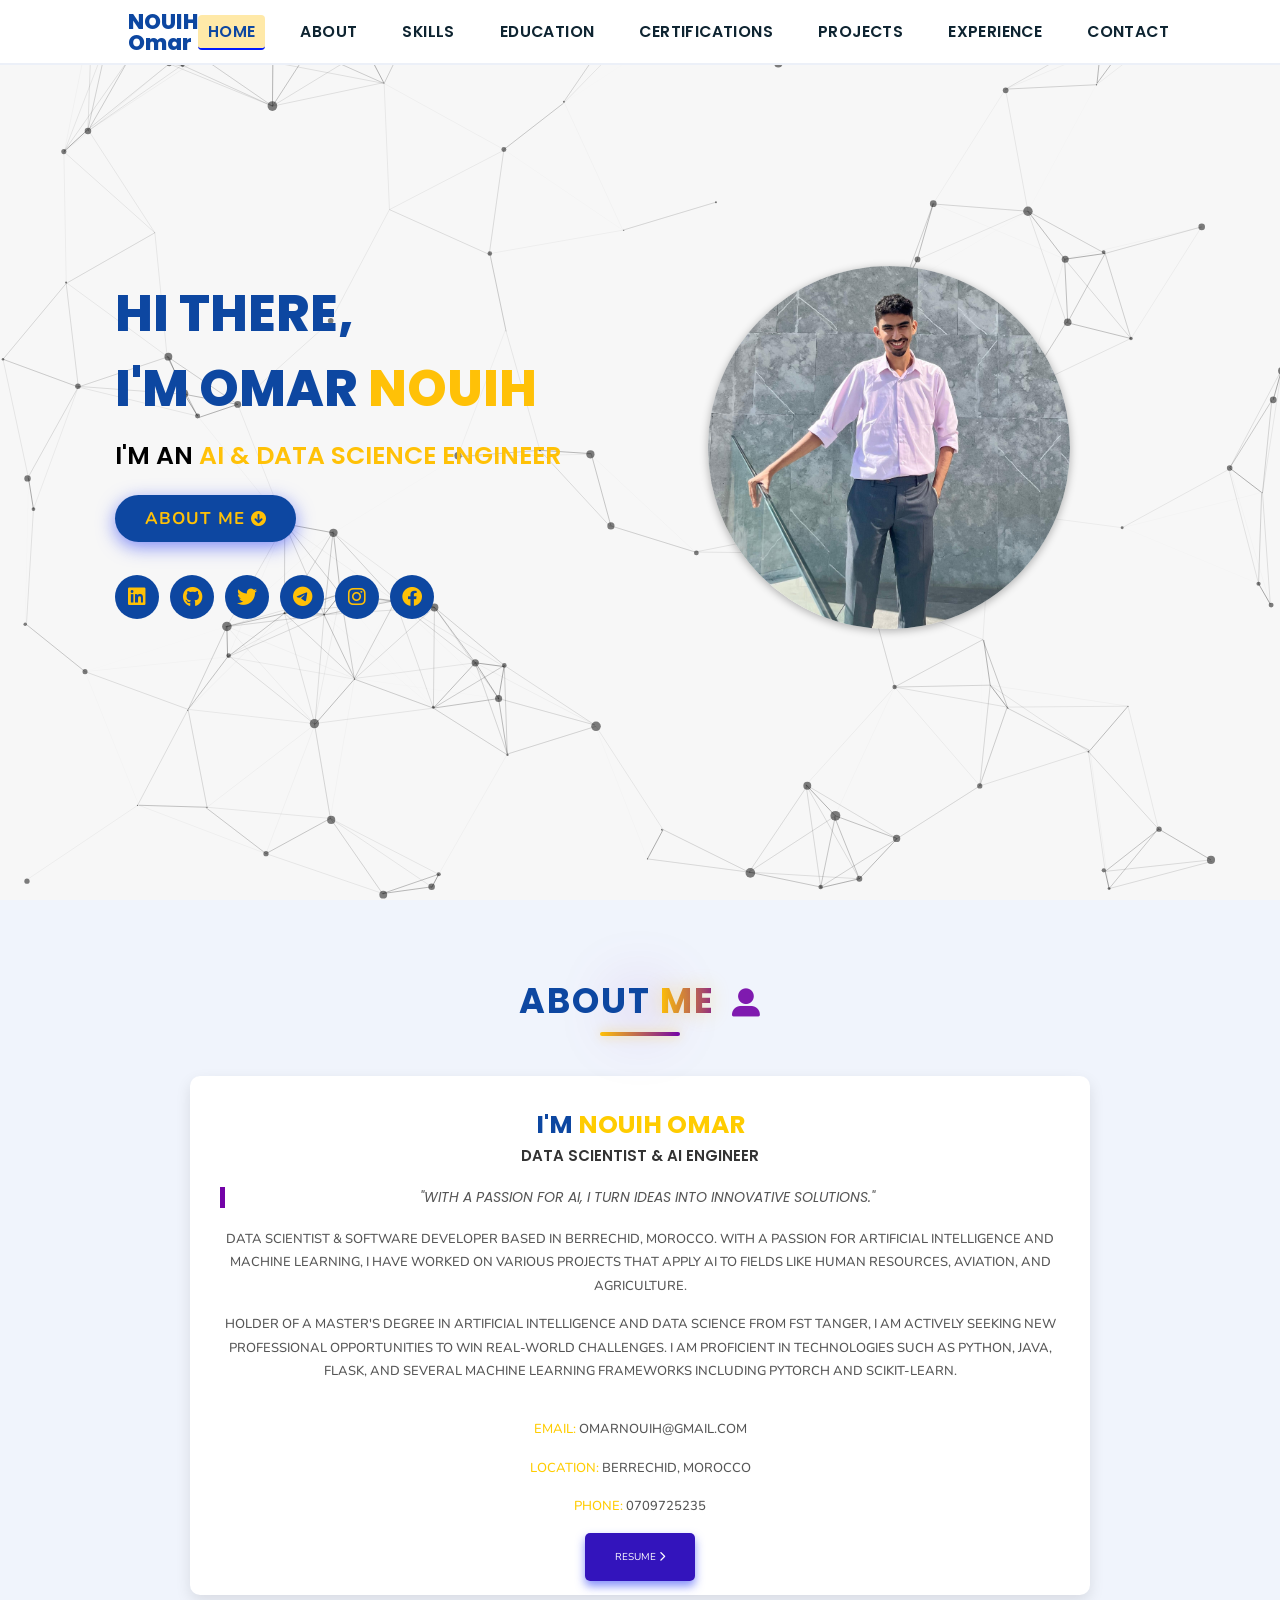
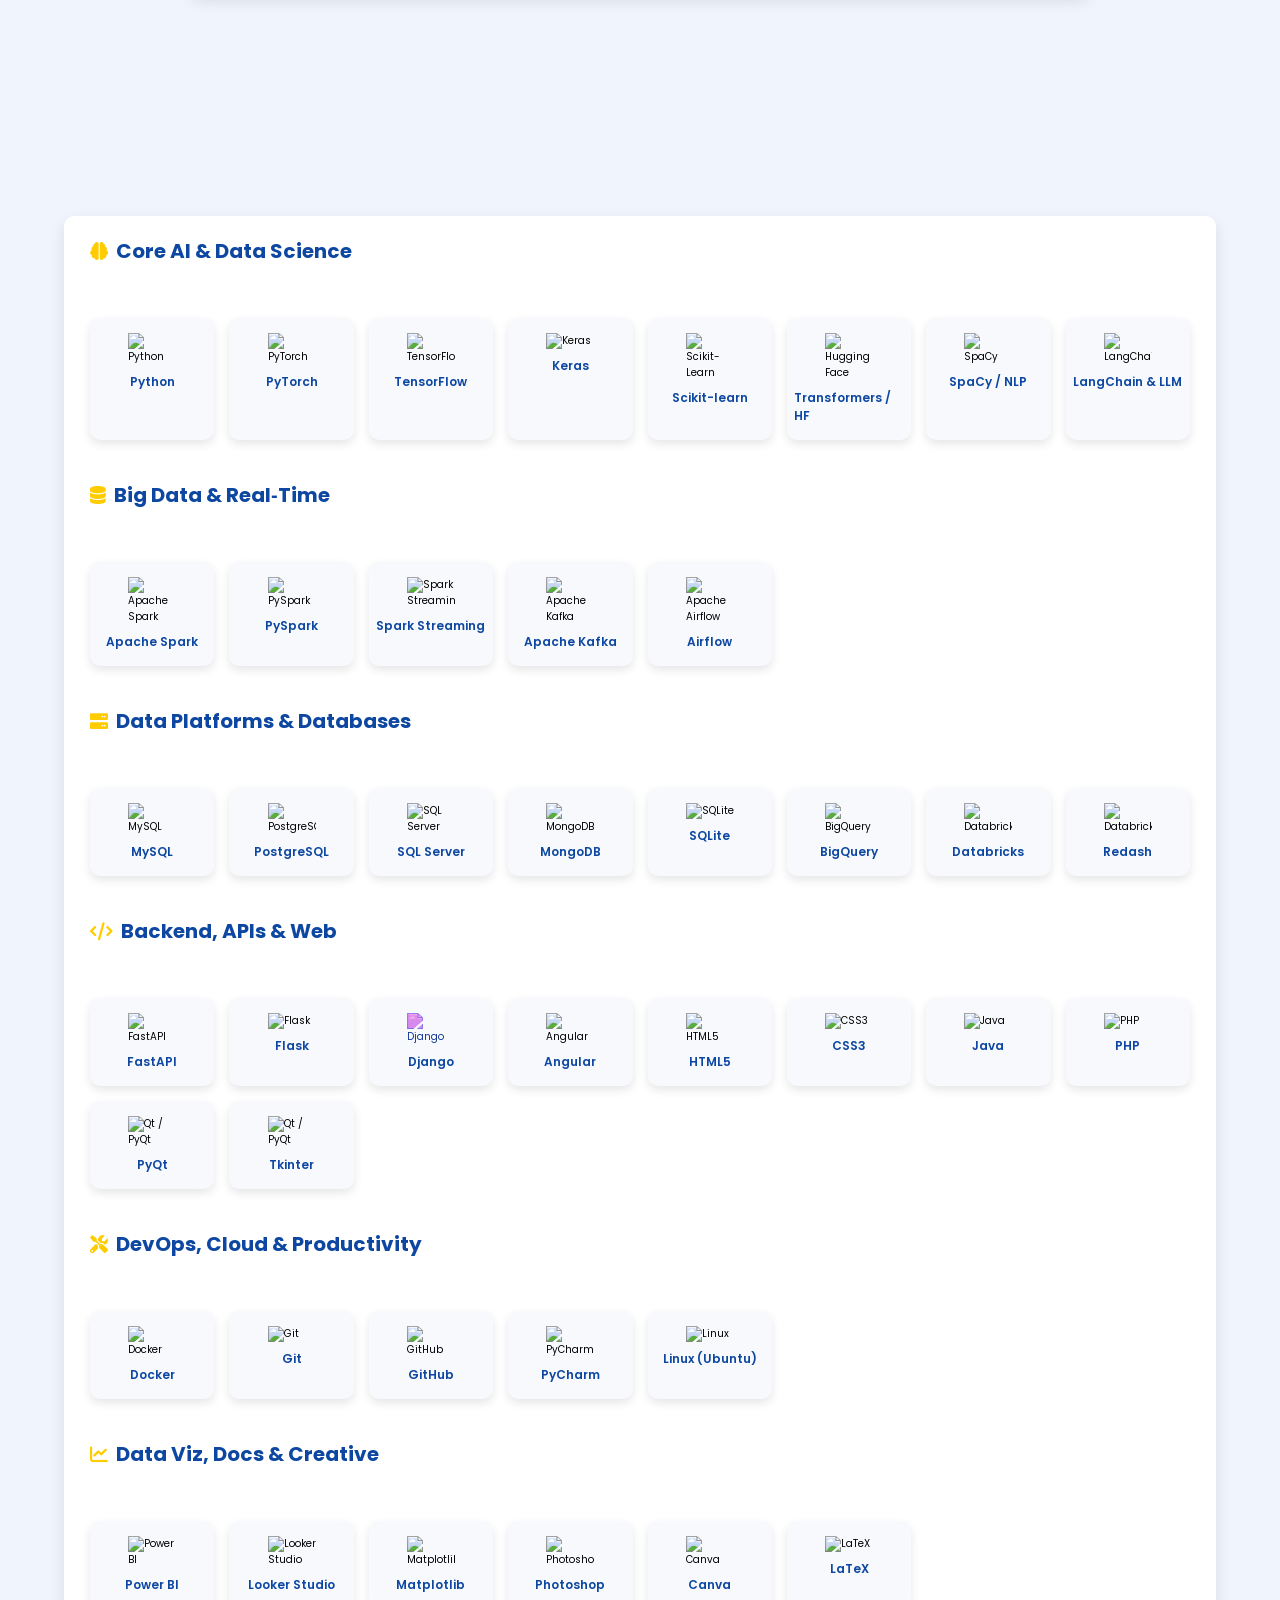
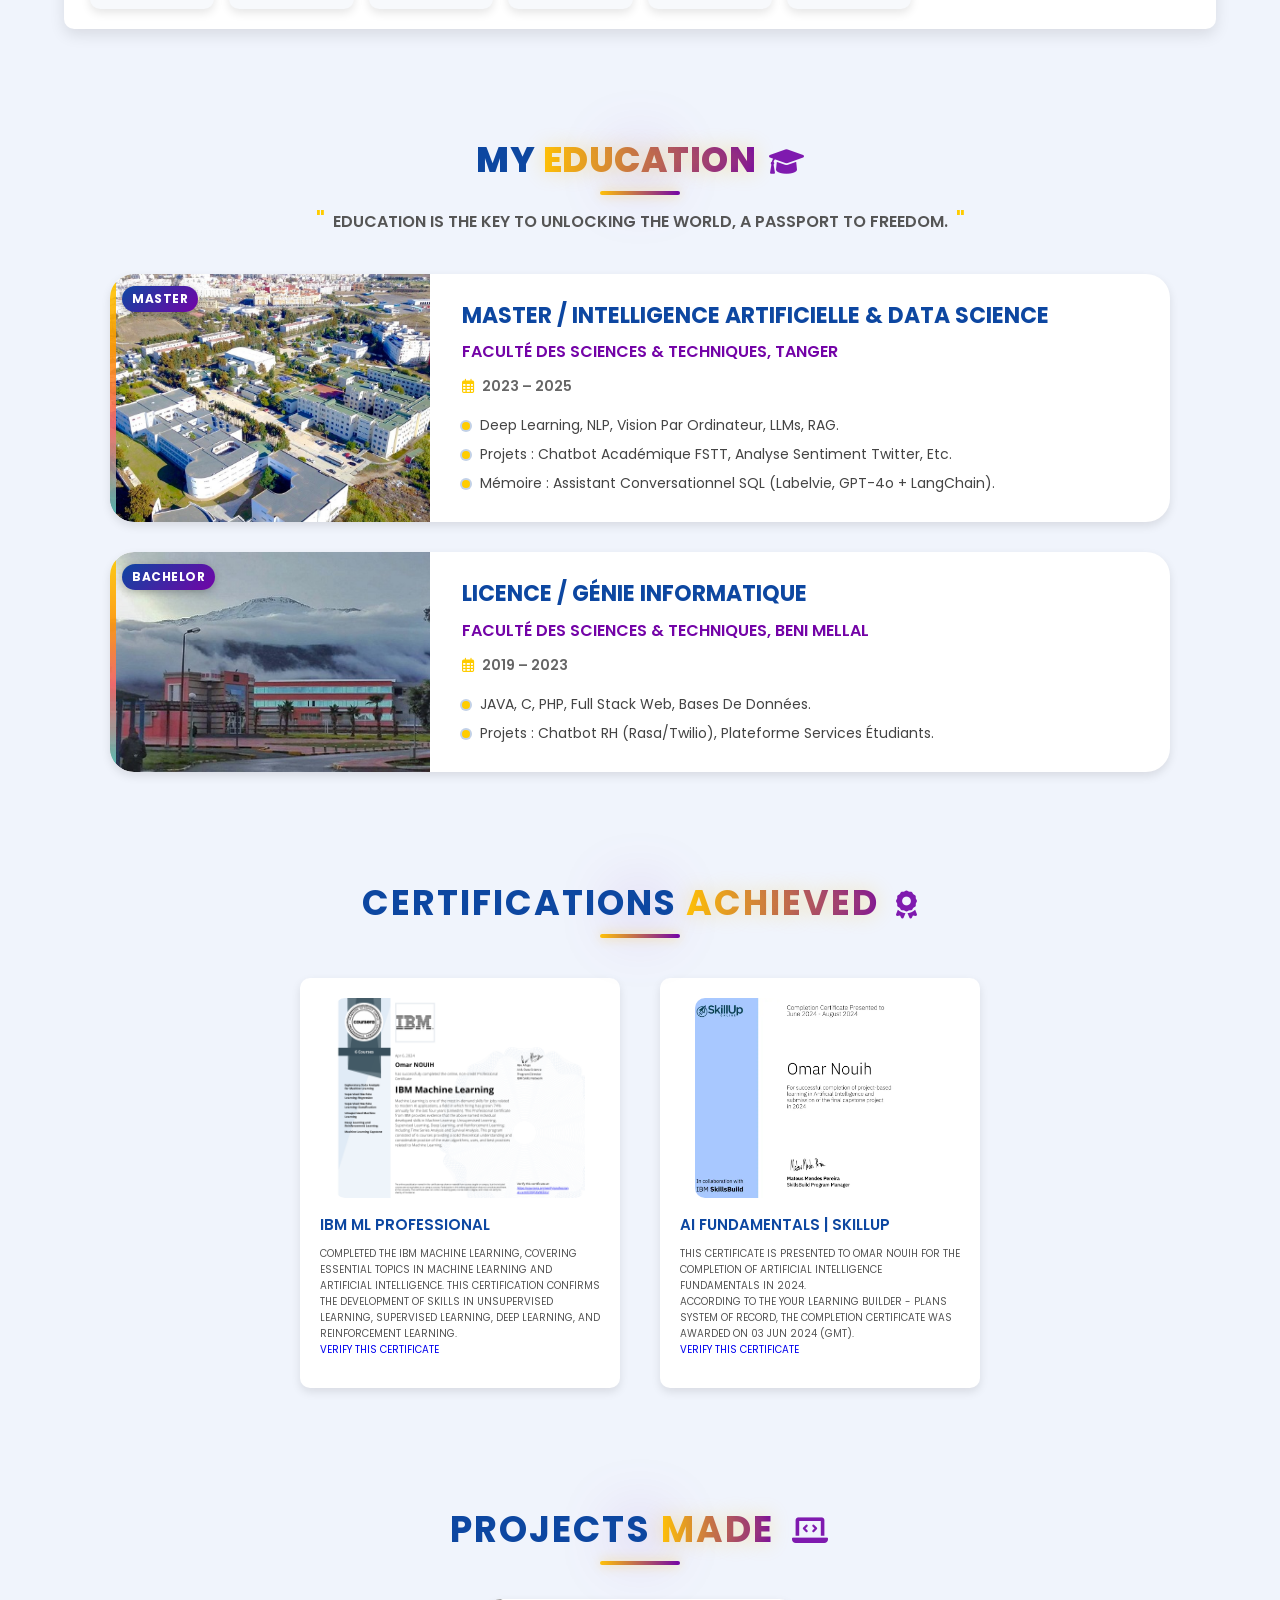
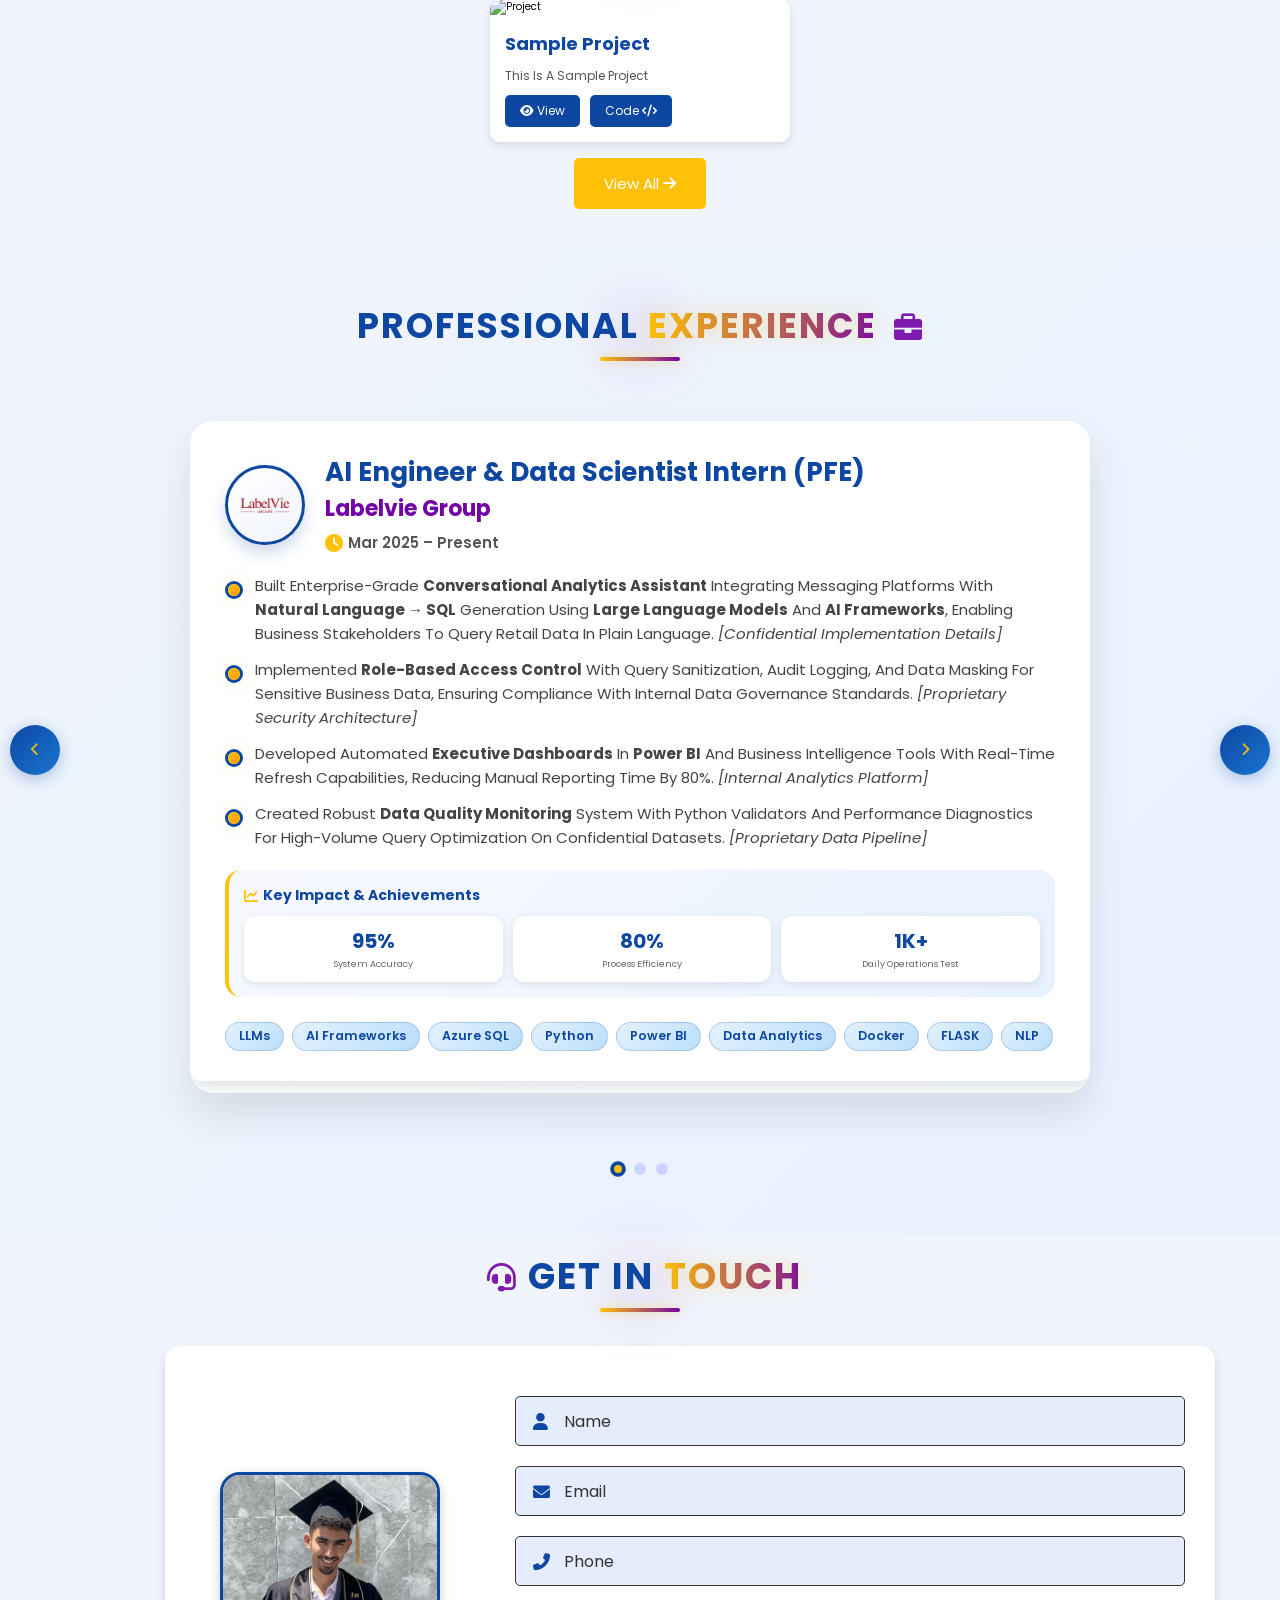
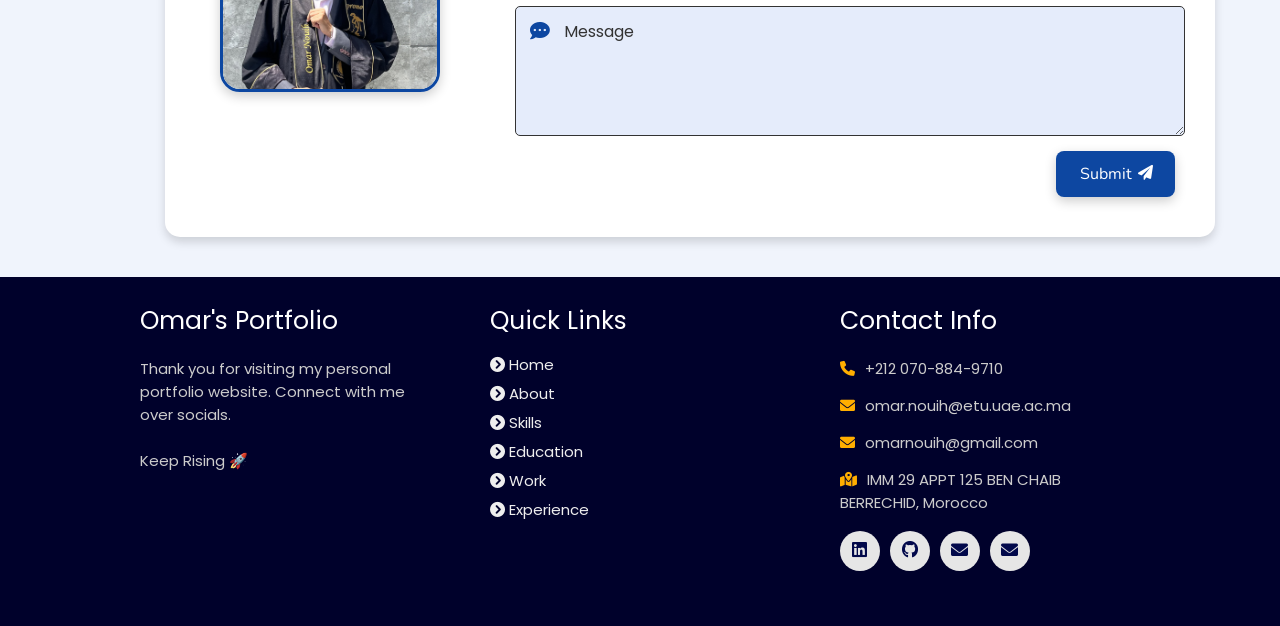
==== index.html @ 498f4a4c "new changes" ====
<!DOCTYPE html>
<html lang="en">
<head>
    <meta charset="UTF-8">
    <meta http-equiv="X-UA-Compatible" content="IE=edge">
    <meta name="viewport" content="width=device-width, initial-scale=1.0">
    <meta name="keywords" content="jigar sable, portfolio, jigar, full stack dev, personal portfolio lifecodes, portfolio design, portfolio website, personal portfolio" />
    <meta name="description" content="Welcome to Jigar's Portfolio. Full-Stack Web Developer and Android App Developer" />
    <link rel="stylesheet" href="./assets/css/style.css">
    <link rel="stylesheet" href="https://cdnjs.cloudflare.com/ajax/libs/font-awesome/5.15.3/css/all.min.css" integrity="sha512-iBBXm8fW90+nuLcSKlbmrPcLa0OT92xO1BIsZ+ywDWZCvqsWgccV3gFoRBv0z+8dLJgyAHIhR35VZc2oM/gI1w==" crossorigin="anonymous" referrerpolicy="no-referrer" />
    <link id='favicon' rel="shortcut icon" href="./assets/images/favicon.png" type="image/x-png">
        <link href="https://cdnjs.cloudflare.com/ajax/libs/font-awesome/6.0.0/css/all.min.css" rel="stylesheet">
    <link href="https://fonts.googleapis.com/css2?family=Poppins:wght@300;400;500;600;700;800&display=swap" rel="stylesheet">
    <title>Portfolio | NOUIH Omar</title>
</head>
<body oncontextmenu="return false">

<header>
  <a href="#home" class="logo" aria-label="Go to home">NOUIH Omar</a>
  <button id="menu" class="fas fa-bars" aria-expanded="false" aria-controls="primary-nav" aria-label="Toggle navigation"></button>
  <nav class="navbar" id="primary-nav">
    <ul>
      <li><a class="active" href="#home">HOME</a></li>
      <li><a href="#about">ABOUT</a></li>
      <li><a href="#skills">SKILLS</a></li>
      <li><a href="#education">EDUCATION</a></li>
      <li><a href="#certifications">CERTIFICATIONS</a></li>
      <li><a href="#work">PROJECTS</a></li>
      <li><a href="#experience">EXPERIENCE</a></li>
      <li><a href="#contact">CONTACT</a></li>
    </ul>
  </nav>
</header>
<script>
(function(){
  const header = document.querySelector('header');
  const menuBtn = document.getElementById('menu');
  const nav = header.querySelector('.navbar');
  const links = Array.from(nav.querySelectorAll('a[href^="#"]'));

  /* scroll shadow state */
  function setScrolled(){ 
    header.classList.toggle('is-scrolled', window.scrollY > 10);
  }
  setScrolled();
  window.addEventListener('scroll', setScrolled);

  /* mobile toggle */
  function toggleNav(){
    nav.classList.toggle('nav-toggle');
    menuBtn.classList.toggle('fa-times');
    const expanded = nav.classList.contains('nav-toggle');
    menuBtn.setAttribute('aria-expanded', expanded ? 'true':'false');
  }
  menuBtn.addEventListener('click', toggleNav);

  /* close nav on link click (mobile) + set active */
  links.forEach(link=>{
    link.addEventListener('click', e=>{
      // update active class immediately for visual feedback
      links.forEach(l=>l.classList.remove('active'));
      e.currentTarget.classList.add('active');

      // close mobile nav if open
      if(nav.classList.contains('nav-toggle')){
        nav.classList.remove('nav-toggle');
        menuBtn.classList.remove('fa-times');
        menuBtn.setAttribute('aria-expanded','false');
      }
    });
  });

  /* highlight active section on scroll */
  const sectionEls = links
    .map(l=>document.querySelector(l.getAttribute('href')))
    .filter(Boolean);

  function updateActiveOnScroll(){
    const offset = header.offsetHeight + 40; // header + margin
    let currentId = null;
    for(const sec of sectionEls){
      const rect = sec.getBoundingClientRect();
      if(rect.top - offset <= 0 && rect.bottom - offset > 0){
        currentId = '#'+sec.id;
        break;
      }
    }
    if(currentId){
      links.forEach(l=>l.classList.toggle('active', l.getAttribute('href')===currentId));
    }
  }
  window.addEventListener('scroll', updateActiveOnScroll, {passive:true});
  window.addEventListener('resize', updateActiveOnScroll);
  updateActiveOnScroll();
})();
</script>

<section class="home" id="home">
  <div id="particles-js"></div>
  <div class="content">
      <h2>HI THERE,<br/> I'M OMAR <span>NOUIH</span></h2>
      <p>I'M AN <span class="typing-text">AI & DATA SCIENCE ENGINEER</span></p>
      <a href="#about" class="btn"><span>ABOUT ME</span>
          <i class="fas fa-arrow-circle-down"></i>
      </a>
      <div class="socials">
          <ul class="social-icons">
              <li><a class="linkedin" aria-label="LinkedIn" href="https://www.linkedin.com/in/omarnouih/" target="_blank"><i class="fab fa-linkedin"></i></a></li> 
              <li><a class="github" aria-label="GitHub" href="https://github.com/omarnouih" target="_blank"><i class="fab fa-github"></i></a></li>
              <li><a class="twitter" aria-label="Twitter" href="https://twitter.com/omar_nouih" target="_blank"><i class="fab fa-twitter"></i></a></li>
              <li><a class="telegram" aria-label="Telegram" href="https://t.me/omar_nouih" target="_blank"><i class="fab fa-telegram-plane"></i></a></li>
              <li><a class="instagram" aria-label="Instagram" href="https://www.instagram.com/omar.nouih"><i class="fab fa-instagram" target="_blank"></i></a></li>
              <li><a class="dev" aria-label="Facebook" href="https://web.facebook.com/omar.nouih" target="_blank"><i class="fab fa-facebook"></i></a></li>
          </ul>
      </div>
  </div>
  <div class="image">
      <img draggable="false" class="tilt" src="./assets/images/5.jpeg" alt="">
  </div>
</section>

<section class="about" id="about">
    <h2 class="heading">ABOUT <span style="color: #ffcc00">ME </span><i class="fas fa-user-alt"></i></h2>
    <div class="about-container">
        <div class="content">
            <h3>I'M <span style="color: #ffcc00">NOUIH OMAR</span></h3>
            <span class="tag">DATA SCIENTIST & AI ENGINEER</span>
                  <blockquote class="quote">"WITH A PASSION FOR AI, I TURN IDEAS INTO INNOVATIVE SOLUTIONS."</blockquote>
                  <p>DATA SCIENTIST & SOFTWARE DEVELOPER BASED IN BERRECHID, MOROCCO. WITH A PASSION FOR ARTIFICIAL INTELLIGENCE AND MACHINE LEARNING, I HAVE WORKED ON VARIOUS PROJECTS THAT APPLY AI TO FIELDS LIKE HUMAN RESOURCES, AVIATION, AND AGRICULTURE.</p>
                  <p>HOLDER OF A MASTER'S DEGREE IN ARTIFICIAL INTELLIGENCE AND DATA SCIENCE FROM FST TANGER, I AM ACTIVELY SEEKING NEW PROFESSIONAL OPPORTUNITIES TO WIN REAL-WORLD CHALLENGES. I AM PROFICIENT IN TECHNOLOGIES SUCH AS PYTHON, JAVA, FLASK, AND SEVERAL MACHINE LEARNING FRAMEWORKS INCLUDING PYTORCH AND SCIKIT-LEARN.</p>
              <div class="box-container">
               <div class="box">
                  <p><span>EMAIL:</span> OMARNOUIH@GMAIL.COM</p>
                  <p><span>LOCATION:</span> BERRECHID, MOROCCO</p>
                  <p><span>PHONE:</span> 0709725235 </p>
              </div>
            </div>
            <div class="resumebtn">
                <a href="CV_NHOMAR.pdf" target="_blank" class="btn"><span>RESUME</span>
                    <i class="fas fa-chevron-right"></i>
                </a>
            </div>
        </div>
    </div>
</section>
    
<section class="skills" id="skills">
  <h2 class="heading">SKILLS &amp; <span>ABILITIES</span> <i class="fas fa-laptop-code"></i></h2>
  <div class="container">
    <div class="skills-groups">

      <!-- ========== CORE AI & DATA SCIENCE ========== -->
      <h3 class="skills-cat"><i class="fas fa-brain"></i> Core AI &amp; Data Science</h3>
      <div class="skills-grid" data-cat="ai-ml">
        <div class="bar"><div class="info">
          <img src="https://cdn.jsdelivr.net/gh/devicons/devicon/icons/python/python-original.svg" alt="Python">
          <span>Python</span>
        </div></div>
        <div class="bar"><div class="info">
          <img src="https://cdn.jsdelivr.net/gh/devicons/devicon/icons/pytorch/pytorch-original.svg" alt="PyTorch">
          <span>PyTorch</span>
        </div></div>
        <div class="bar"><div class="info">
          <img src="https://cdn.jsdelivr.net/gh/devicons/devicon/icons/tensorflow/tensorflow-original.svg" alt="TensorFlow">
          <span>TensorFlow</span>
        </div></div>
        <div class="bar"><div class="info">
          <img class="si" src="https://cdn.jsdelivr.net/npm/simple-icons@v13/icons/keras.svg" alt="Keras">
          <span>Keras</span>
        </div></div>
        <div class="bar"><div class="info">
          <img class="si" src="https://cdn.jsdelivr.net/npm/simple-icons@v13/icons/scikitlearn.svg" alt="Scikit-learn">
          <span>Scikit-learn</span>
        </div></div>
        <div class="bar"><div class="info">
          <img class="si" src="https://cdn.jsdelivr.net/npm/simple-icons@v13/icons/huggingface.svg" alt="Hugging Face">
          <span>Transformers / HF</span>
        </div></div>
        <div class="bar"><div class="info">
          <img class="si" src="https://cdn.jsdelivr.net/npm/simple-icons@v13/icons/spacy.svg" alt="SpaCy">
          <span>SpaCy / NLP</span>
        </div></div>
        <div class="bar "><div class="info">
          <img class="si" src="https://cdn.jsdelivr.net/npm/simple-icons@13.21.0/icons/langchain.svg" alt="LangChain">
          <span>LangChain &amp; LLM</span>
        </div></div>
      </div>

      <!-- ========== BIG DATA & REAL‑TIME PIPELINES ========== -->
      <h3 class="skills-cat"><i class="fas fa-database"></i> Big Data &amp; Real‑Time</h3>
      <div class="skills-grid" data-cat="bigdata">
        <div class="bar"><div class="info">
          <img src="https://icon.icepanel.io/Technology/svg/Apache-Spark.svg" alt="Apache Spark">
          <span>Apache Spark</span>
        </div></div>
        <div class="bar"><div class="info">
            <img src="https://cdn.jsdelivr.net/npm/simple-icons@13.21.0/icons/apachespark.svg" alt="PySpark">
          <span>PySpark</span>
        </div></div>
        <div class="bar"><div class="info">
            <img src="https://cdn.jsdelivr.net/npm/simple-icons@13.21.0/icons/apachespark.svg" alt="Spark Streaming">
          <span>Spark Streaming</span>
        </div></div>
        <div class="bar"><div class="info">
          <img class="si" src="https://cdn.jsdelivr.net/npm/simple-icons@v13/icons/apachekafka.svg" alt="Apache Kafka">
          <span>Apache Kafka</span>
        </div></div>
        <div class="bar"><div class="info">
          <img src="https://cdn.jsdelivr.net/gh/devicons/devicon/icons/apacheairflow/apacheairflow-original.svg" alt="Apache Airflow">
          <span>Airflow</span>
        </div></div>
      </div>

      <!-- ========== DATA PLATFORMS & DATABASES ========== -->
      <h3 class="skills-cat"><i class="fas fa-server"></i> Data Platforms &amp; Databases</h3>
      <div class="skills-grid" data-cat="databases">
        <div class="bar"><div class="info">
          <img src="https://cdn.jsdelivr.net/gh/devicons/devicon/icons/mysql/mysql-original.svg" alt="MySQL">
          <span>MySQL</span>
        </div></div>
        <div class="bar"><div class="info">
          <img src="https://cdn.jsdelivr.net/gh/devicons/devicon/icons/postgresql/postgresql-original.svg" alt="PostgreSQL">
          <span>PostgreSQL</span>
        </div></div>
        <div class="bar"><div class="info">
          <img src="https://cdn.jsdelivr.net/gh/devicons/devicon/icons/microsoftsqlserver/microsoftsqlserver-plain.svg" alt="SQL Server">
          <span>SQL Server</span>
        </div></div>
        <div class="bar"><div class="info">
          <img src="https://cdn.jsdelivr.net/gh/devicons/devicon/icons/mongodb/mongodb-original.svg" alt="MongoDB">
          <span>MongoDB</span>
        </div></div>
        <div class="bar"><div class="info">
          <img src="https://cdn.jsdelivr.net/gh/devicons/devicon/icons/sqlite/sqlite-original.svg" alt="SQLite">
          <span>SQLite</span>
        </div></div>
        <div class="bar"><div class="info">
          <img class="si" src="https://cdn.jsdelivr.net/npm/simple-icons@v13/icons/googlebigquery.svg" alt="BigQuery">
          <span>BigQuery</span>
        </div></div>
        <div class="bar"><div class="info">
          <img class="si" src="https://cdn.jsdelivr.net/npm/simple-icons@v13/icons/databricks.svg" alt="Databricks">
          <span>Databricks</span>
        </div></div>
        <div class="bar"><div class="info">
          <img class="si" src="https://cdn.jsdelivr.net/npm/simple-icons@13.21.0/icons/redash.svg" alt="Databricks">
          <span>Redash</span>
        </div></div>
      </div>

      <!-- ========== BACKEND, APIS & WEB ========== -->
      <h3 class="skills-cat"><i class="fas fa-code"></i> Backend, APIs &amp; Web</h3>
      <div class="skills-grid" data-cat="backend">
        <div class="bar"><div class="info">
          <img class="si" src="https://cdn.jsdelivr.net/npm/simple-icons@v13/icons/fastapi.svg" alt="FastAPI">
          <span>FastAPI</span>
        </div></div>
        <div class="bar"><div class="info">
          <img src="https://cdn.jsdelivr.net/gh/devicons/devicon/icons/flask/flask-original.svg" alt="Flask">
          <span>Flask</span>
        </div></div>
        <div class="bar"><div class="info">
          <img class="invertable" src="https://cdn.jsdelivr.net/gh/devicons/devicon/icons/django/django-plain.svg" alt="Django">
          <span>Django</span>
        </div></div>
        <div class="bar"><div class="info">
          <img src="https://cdn.jsdelivr.net/gh/devicons/devicon/icons/angularjs/angularjs-original.svg" alt="Angular">
          <span>Angular</span>
        </div></div>
        <div class="bar"><div class="info">
          <img src="https://cdn.jsdelivr.net/gh/devicons/devicon/icons/html5/html5-original.svg" alt="HTML5">
          <span>HTML5</span>
        </div></div>
        <div class="bar"><div class="info">
          <img src="https://cdn.jsdelivr.net/gh/devicons/devicon/icons/css3/css3-original.svg" alt="CSS3">
          <span>CSS3</span>
        </div></div>
        <div class="bar"><div class="info">
          <img src="https://cdn.jsdelivr.net/gh/devicons/devicon/icons/java/java-original.svg" alt="Java">
          <span>Java</span>
        </div></div>
        <div class="bar"><div class="info">
          <img src="https://cdn.jsdelivr.net/gh/devicons/devicon/icons/php/php-original.svg" alt="PHP">
          <span>PHP</span>
        </div></div>
        <div class="bar"><div class="info">
          <!-- PyQt -->
          <img class="si" src="https://cdn.jsdelivr.net/npm/simple-icons@v13/icons/qt.svg" alt="Qt / PyQt">
          <span>PyQt</span>
        </div></div>
        <div class="bar"><div class="info">
          <img class="si" src="https://cdn.jsdelivr.net/npm/simple-icons@v13/icons/python.svg" alt="Qt / PyQt">
          <span>Tkinter</span>
        </div></div>
      </div>

      <!-- ========== DEVOPS, CLOUD & PRODUCTIVITY ========== -->
      <h3 class="skills-cat"><i class="fas fa-tools"></i> DevOps, Cloud &amp; Productivity</h3>
      <div class="skills-grid" data-cat="devops">
        <div class="bar"><div class="info">
          <img src="https://cdn.jsdelivr.net/gh/devicons/devicon/icons/docker/docker-original.svg" alt="Docker">
          <span>Docker</span>
        </div></div>
        <div class="bar"><div class="info">
          <img src="https://cdn.jsdelivr.net/gh/devicons/devicon/icons/git/git-original.svg" alt="Git">
          <span>Git</span>
        </div></div>
        <div class="bar"><div class="info">
          <img src="https://cdn.jsdelivr.net/gh/devicons/devicon/icons/github/github-original.svg" alt="GitHub">
          <span>GitHub</span>
        </div></div>
        <div class="bar"><div class="info">
          <!-- PyCharm -->
          <img src="https://cdn.jsdelivr.net/gh/devicons/devicon/icons/pycharm/pycharm-original.svg" alt="PyCharm">
          <span>PyCharm</span>
        </div></div>
        <div class="bar"><div class="info">
          <!-- Linux -->
          <img src="https://cdn.jsdelivr.net/gh/devicons/devicon/icons/linux/linux-original.svg" alt="Linux">
          <span>Linux (Ubuntu)</span>
        </div></div>
      </div>

      <!-- ========== DATA VIZ, DOCS & CREATIVE ========== -->
      <h3 class="skills-cat"><i class="fas fa-chart-line"></i> Data Viz, Docs &amp; Creative</h3>
      <div class="skills-grid" data-cat="viz">
        <div class="bar"><div class="info">
          <!-- Power BI officiel (noir) -->
          <img class="si" src="https://upload.wikimedia.org/wikipedia/commons/c/c9/Power_bi_logo_black.svg" alt="Power BI">
          <span>Power BI</span>
        </div></div>
        <div class="bar"><div class="info">
          <!-- Looker Studio (SimpleIcons looker) -->
          <img class="si" src="https://cdn.jsdelivr.net/npm/simple-icons@v13/icons/looker.svg" alt="Looker Studio">
          <span>Looker Studio</span>
        </div></div>
        <div class="bar"><div class="info">
          <!-- Matplotlib -->
          <img class="si" src="https://upload.wikimedia.org/wikipedia/commons/8/84/Matplotlib_icon.svg" alt="Matplotlib">
          <span>Matplotlib</span>
        </div></div>
        <div class="bar"><div class="info">
          <img class="si" src="https://cdn.jsdelivr.net/npm/simple-icons@v13/icons/adobephotoshop.svg" alt="Photoshop">
          <span>Photoshop</span>
        </div></div>
        <div class="bar"><div class="info">
          <img class="si" src="https://cdn.jsdelivr.net/npm/simple-icons@v13/icons/canva.svg" alt="Canva">
          <span>Canva</span>
        </div></div>
        <div class="bar"><div class="info">
          <img class="si" src="https://cdn.jsdelivr.net/npm/simple-icons@v13/icons/latex.svg" alt="LaTeX">
          <span>LaTeX</span>
        </div></div>
      </div>


    </div><!-- /.skills-groups -->
  </div><!-- /.container -->
</section>
  
<section class="education edu-section" id="education">
  <h2 class="heading">MY <span>EDUCATION</span> <i class="fas fa-graduation-cap"></i></h2>

  <p class="edu-quote">
    <span class="edu-quote-mark">"</span>
    EDUCATION IS THE KEY TO UNLOCKING THE WORLD, A PASSPORT TO FREEDOM.
    <span class="edu-quote-mark">"</span>
  </p>

<div class="edu-cards">
  <!-- ====== MASTER ====== -->
  <article class="edu-card tilt">
    <div class="edu-accent"></div>
    <div class="edu-img-wrap">
      <img src="assets/images/educat/FSTT.jpg" alt="Faculty of Science and Technology, Tanger" loading="lazy">
      <span class="edu-badge">MASTER</span>
    </div>
    <div class="edu-content">
      <h3 class="edu-degree">MASTER / INTELLIGENCE ARTIFICIELLE & DATA SCIENCE</h3>
      <p class="edu-school">FACULTÉ DES SCIENCES & TECHNIQUES, TANGER</p>
      <p class="edu-years"><i class="far fa-calendar-alt"></i> 2023 &ndash; 2025</p>
      <ul class="edu-highlights">
        <li>Deep Learning, NLP, Vision par ordinateur, LLMs, RAG.</li>
        <li>Projets : Chatbot académique FSTT, Analyse sentiment Twitter, etc.</li>
        <li>Mémoire : Assistant conversationnel SQL (Labelvie, GPT-4o + LangChain).</li>
      </ul>
    </div>
  </article>

  <!-- ====== BACHELOR ====== -->
  <article class="edu-card tilt">
    <div class="edu-accent"></div>
    <div class="edu-img-wrap">
      <img src="assets/images/educat/FSTBM.jpg" alt="Faculty of Science and Technology, Beni Mellal" loading="lazy">
      <span class="edu-badge">BACHELOR</span>
    </div>
    <div class="edu-content">
      <h3 class="edu-degree">LICENCE / GÉNIE INFORMATIQUE</h3>
      <p class="edu-school">FACULTÉ DES SCIENCES & TECHNIQUES, BENI MELLAL</p>
      <p class="edu-years"><i class="far fa-calendar-alt"></i> 2019 &ndash; 2023</p>
      <ul class="edu-highlights">
        <li>JAVA, C, PHP, Full Stack Web, Bases de données.</li>
        <li>Projets : Chatbot RH (Rasa/Twilio), Plateforme services étudiants.</li>
      </ul>
    </div>
  </article>
</div>
</section>


<section class="certifications" id="certifications">
  <h2 class="heading">CERTIFICATIONS <span style="color: #ffcc00" >ACHIEVED </span> <i class="fas fa-award"></i></h2>
  <div class="box-container">
    <div class="box" style="margin-bottom: 20px;">
      <div class="image">
        <img draggable="false" src="assets\images\certa\ML.png" alt="IBM Certification" style="width: 250px; height: 200px;">
      </div>
      <div class="content">
        <h3>IBM ML PROFESSIONAL</h3>
        <p>COMPLETED THE IBM MACHINE LEARNING, COVERING ESSENTIAL TOPICS IN MACHINE LEARNING AND ARTIFICIAL INTELLIGENCE. THIS CERTIFICATION CONFIRMS THE DEVELOPMENT OF SKILLS IN UNSUPERVISED LEARNING, SUPERVISED LEARNING, DEEP LEARNING, AND REINFORCEMENT LEARNING.</p>
        <p><a href="https://coursera.org/verify/professional-cert/K39QSKVM3XLV" >VERIFY THIS CERTIFICATE</a></p>
      </div>
    </div>

    <div class="box" style="margin-bottom: 20px;">
      <div class="image">
        <img draggable="false" src="assets\images\certa\AI.png" alt="AI Fundamentals Certification" style="width: 250px; height: 200px;">
      </div>
      <div class="content">
        <h3>AI FUNDAMENTALS | SKILLUP</h3>
        <p>THIS CERTIFICATE IS PRESENTED TO OMAR NOUIH FOR THE COMPLETION OF ARTIFICIAL INTELLIGENCE FUNDAMENTALS IN 2024.</p>
        <p>ACCORDING TO THE YOUR LEARNING BUILDER - PLANS SYSTEM OF RECORD, THE COMPLETION CERTIFICATE WAS AWARDED ON 03 JUN 2024 (GMT).</p>
        <p><a href="https://skills.yourlearning.ibm.com/certificate/share/8914299c08ewogICJvYmplY3RJZCIgOiAiUExBTi1FODVEMDU3MjI2MkMiLAogICJvYmplY3RUeXBlIiA6ICJBQ1RJVklUWSIsCiAgImxlYXJuZXJDTlVNIiA6ICIyNzk4MTU0UkVHIgp9b96ecdcbfc-10" >VERIFY THIS CERTIFICATE</a></p>
      </div>
    </div>
  </div>
</section>

<section class="work" id="work">
    <h2 class="heading">PROJECTS <span>MADE</span> <i class="fas fa-laptop-code"></i></h2>
    <div class="box-container">
        <!-- Chatbot for Human Resources -->
        <div class="box tilt">
            <img draggable="false" src="./assets/images/projects/FSTRAM.png" alt="Chatbot for Human Resources" />
            <div class="content">
                <div class="tag">
                    <h3>Chatbot for Human Resources</h3>
                </div>
                <div class="desc">
                    <p>Developed a chatbot for HR activities at Royal Air Maroc using Rasa, SpaCy for NLU, and Flask for API integration.</p>
                </div>
            </div>
        </div>
        
        <!-- Restaurant Reservation Website -->
        <div class="box tilt">
            <img draggable="false" src="./assets/images/projects/RESTO.png" alt="Restaurant Reservation Website" />
            <div class="content">
                <div class="tag">
                    <h3>Restaurant Reservation Website</h3>
                </div>
                <div class="desc">
                    <p>Designed and developed a restaurant reservation website using HTML, CSS, and PHP.</p>
                    <div class="btns">
                        <a href="https://github.com/OmarNouih/GourmetPlace" class="btn" target="_blank"><i class="fas fa-eye"></i> View</a>
                        <a href="https://github.com/OmarNouih/GourmetPlace" class="btn" target="_blank"><i class="fas fa-code"></i> Code</a>
                    </div>
                </div>
            </div>
        </div>
  
        <!-- Real-Time Sentiment Analysis on Twitter Streams -->
        <div class="box tilt">
            <img draggable="false" src="./assets/images/projects/TWITTER.jpg" alt="Real-Time Sentiment Analysis on Twitter Streams" />
            <div class="content">
                <div class="tag">
                    <h3>Real-Time Sentiment Analysis on Twitter Streams</h3>
                </div>
                <div class="desc">
                    <p>A web app for real-time sentiment analysis of Twitter streams using Apache Kafka and machine learning models.</p>
                    <div class="btns">
                        <a href="https://github.com/OmarNouih/Twitter-Streams" class="btn" target="_blank"><i class="fas fa-eye"></i> View</a>
                        <a href="https://github.com/OmarNouih/Twitter-Streams" class="btn" target="_blank"><i class="fas fa-code"></i> Code</a>
                    </div>
                </div>
            </div>
        </div>
  
        <!-- FST Student Services -->
        <div class="box tilt">
            <img draggable="false" src="./assets/images/projects/FSTCHAOUIA.png" alt="FST Student Services" />
            <div class="content">
                <div class="tag">
                    <h3>FST Student Services Management Platform</h3>
                </div>
                <div class="desc">
                    <p>Developed a platform for FST student services using JEE, HTML5, CSS3, and JavaScript.</p>
                    <div class="btns">
                        <a href="https://github.com/OmarNouih/FSTStudentServices" class="btn" target="_blank"><i class="fas fa-eye"></i> View</a>
                        <a href="https://github.com/OmarNouih/FSTStudentServices" class="btn" target="_blank"><i class="fas fa-code"></i> Code</a>
                    </div>
                </div>
            </div>
        </div>
  
        <!-- VersaLearn -->
        <div class="box tilt">
            <img draggable="false" src="./assets/images/projects/versalean.jpg" alt="VersaLearn" />
            <div class="content">
                <div class="tag">
                    <h3>VersaLearn: Python Data Analysis & ML Tool</h3>
                </div>
                <div class="desc">
                    <p>A Python app for data analysis and machine learning, featuring Tkinter, Pandas, Scikit-learn, and Matplotlib.</p>
                    <div class="btns">
                        <a href="https://github.com/OmarNouih/VersaLearn" class="btn" target="_blank"><i class="fas fa-eye"></i> View</a>
                        <a href="https://github.com/OmarNouih/VersaLearn" class="btn" target="_blank"><i class="fas fa-code"></i> Code</a>
                    </div>
                </div>
            </div>
        </div>
  
        <!-- RucRut Project -->
        <div class="box tilt">
            <img draggable="false" src="./assets/images/projects/RUCRUT.png" alt="RucRut Project" />
            <div class="content">
                <div class="tag">
                    <h3>RucRut - AI-Powered Recruitment</h3>
                </div>
                <div class="desc">
                    <p>An AI-powered recruitment platform utilizing Hugging Face, Sentence Transformers, and Flask for personalized interviews.</p>
                    <div class="btns">
                        <a href="https://github.com/OmarNouih/RucRut" class="btn" target="_blank"><i class="fas fa-eye"></i> View</a>
                        <a href="https://github.com/OmarNouih/RucRut" class="btn" target="_blank"><i class="fas fa-code"></i> Code</a>
                    </div>
                </div>
            </div>
        </div>
  
        <!-- FSTT-Chatbot -->
        <div class="box tilt">
            <img draggable="false" src="./assets/images/projects/CHATBOTFSTT.jpg" alt="FSTT-Chatbot" />
            <div class="content">
                <div class="tag">
                    <h3>FSTT-Chatbot for University Assistance</h3>
                </div>
                <div class="desc">
                    <p>Smart chatbot using Retrieval Augmented Generation (RAG), LangChain, and Vector Databases for FSTT.</p>
                    <div class="btns">
                        <a href="https://github.com/AymanAitAhmed/FSTT-Chatbot" class="btn" target="_blank"><i class="fas fa-eye"></i> View</a>
                        <a href="https://github.com/AymanAitAhmed/FSTT-Chatbot" class="btn" target="_blank"><i class="fas fa-code"></i> Code</a>
                    </div>
                </div>
            </div>
        </div>
    </div>
  
    <div class="viewall">
      <a href="https://github.com/OmarNouih" class="btn"><span >View All</span>
        <i class="fas fa-arrow-right"></i>
      </a>
    </div>
  </section>
  
<section class="experience" id="experience">
        <h2 class="heading">PROFESSIONAL <span>EXPERIENCE</span> <i class="fas fa-briefcase"></i></h2>
        
        <div class="box-container">
            <!-- ================= Labelvie Group ================= -->
            <div class="box">
                <div class="content xp-card">
                    <div class="xp-head">
                        <div class="xp-logo-wrap">
                            <img src="./assets/images/labelvie.png" alt="Labelvie Group logo" class="xp-logo" onerror="this.style.display='none';this.parentElement.classList.add('xp-logo-fallback');">
                            <span class="xp-logo-fallback-text">LV</span>
                        </div>
                        <div class="xp-head-meta">
                            <h3 class="xp-role">AI Engineer & Data Scientist Intern (PFE)</h3>
                            <h4 class="xp-company">Labelvie Group</h4>
                            <p class="xp-dates">Mar 2025 – Present</p>
                        </div>
                    </div>

                    <ul class="xp-points">
                        <li>Built enterprise-grade <strong>conversational analytics assistant</strong> integrating messaging platforms with <strong>natural language → SQL</strong> generation using <strong>Large Language Models</strong> and <strong>AI frameworks</strong>, enabling business stakeholders to query retail data in plain language. <em>[Confidential Implementation Details]</em></li>
                        <li>Implemented <strong>role-based access control</strong> with query sanitization, audit logging, and data masking for sensitive business data, ensuring compliance with internal data governance standards. <em>[Proprietary Security Architecture]</em></li>
                        <li>Developed automated <strong>executive dashboards</strong> in <strong>Power BI</strong> and business intelligence tools with real-time refresh capabilities, reducing manual reporting time by 80%. <em>[Internal Analytics Platform]</em></li>
                        <li>Created robust <strong>data quality monitoring</strong> system with Python validators and performance diagnostics for high-volume query optimization on confidential datasets. <em>[Proprietary Data Pipeline]</em></li>
                    </ul>

                    <div class="xp-impact">
                        <h4>Key Impact & Achievements</h4>
                        <div class="xp-metrics">
                            <div class="xp-metric">
                                <span class="xp-metric-value">95%</span>
                                <span class="xp-metric-label">System Accuracy</span>
                            </div>
                            <div class="xp-metric">
                                <span class="xp-metric-value">80%</span>
                                <span class="xp-metric-label">Process Efficiency</span>
                            </div>
                            <div class="xp-metric">
                                <span class="xp-metric-value">1K+</span>
                                <span class="xp-metric-label">Daily Operations Test</span>
                            </div>
                        </div>
                    </div>

                    <div class="xp-stack" aria-label="Key technologies used">
                        <span>LLMs</span><span>AI Frameworks</span><span>Azure SQL</span><span>Python</span><span>Power BI</span><span>Data Analytics</span><span>Docker</span><span>FLASK</span><span>NLP</span>
                    </div>
                </div>
            </div>

            <!-- ================= 3D Smart Factory ================= -->
            <div class="box">
                <div class="content xp-card">
                    <div class="xp-head">
                        <div class="xp-logo-wrap">
                            <img src="./assets/images/3dsmartfactory.png" alt="3D Smart Factory logo" class="xp-logo" onerror="this.style.display='none';this.parentElement.classList.add('xp-logo-fallback');">
                            <span class="xp-logo-fallback-text">3D</span>
                        </div>
                        <div class="xp-head-meta">
                            <h3 class="xp-role">Data Scientist & Lead Developer</h3>
                            <h4 class="xp-company">3D Smart Factory</h4>
                            <p class="xp-dates">Jul 2024 – Sep 2024</p>
                        </div>
                    </div>

                    <ul class="xp-points">
                        <li>Architected and developed <strong>RucRut</strong> - an AI-powered recruitment platform featuring advanced <strong>CV parsing</strong>, <strong>semantic matching</strong> between candidates and job requirements, and automated interview question generation using <strong>Hugging Face Transformers</strong>.</li>
                        <li>Implemented <strong>vector similarity search</strong> with <strong>Sentence Transformers</strong> achieving 87% matching accuracy, significantly improving candidate-job fit over traditional keyword matching.</li>
                        <li>Built scalable <strong>RESTful microservices</strong> architecture with <strong>Flask</strong> and <strong>MongoDB</strong>, supporting multi-tenant recruiter workflows with real-time collaboration features.</li>
                        <li>Developed comprehensive <strong>analytics dashboard</strong> using <strong>Angular</strong> with advanced visualizations showing recruitment funnel metrics, candidate scoring distribution, and hiring manager insights.</li>
                    </ul>

                    <div class="xp-impact">
                        <h4>Key Impact & Achievements</h4>
                        <div class="xp-metrics">
                            <div class="xp-metric">
                                <span class="xp-metric-value">87%</span>
                                <span class="xp-metric-label">Match Accuracy</span>
                            </div>
                            <div class="xp-metric">
                                <span class="xp-metric-value">60%</span>
                                <span class="xp-metric-label">Screening Time ↓</span>
                            </div>
                            <div class="xp-metric">
                                <span class="xp-metric-value">400+</span>
                                <span class="xp-metric-label">CVs Processed</span>
                            </div>
                        </div>
                    </div>

                    <div class="xp-stack" aria-label="Key technologies used">
                        <span>Hugging Face</span><span>Sentence Transformers</span><span>Flask</span><span>MongoDB</span><span>Angular</span><span>Python</span><span>scikit-learn</span><span>NLTK</span>
                    </div>
                </div>
            </div>

            <!-- ================= Royal Air Maroc ================= -->
            <div class="box">
                <div class="content xp-card">
                    <div class="xp-head">
                        <div class="xp-logo-wrap">
                            <img src="./assets/images/royalairmaroc.png" alt="Royal Air Maroc logo" class="xp-logo" onerror="this.style.display='none';this.parentElement.classList.add('xp-logo-fallback');">
                            <span class="xp-logo-fallback-text">RAM</span>
                        </div>
                        <div class="xp-head-meta">
                            <h3 class="xp-role">NLP Engineer & Chatbot Developer</h3>
                            <h4 class="xp-company">Royal Air Maroc</h4>
                            <p class="xp-dates">Apr 2023 – Jun 2023</p>
                        </div>
                    </div>

                    <ul class="xp-points">
                        <li>Developed intelligent <strong>HR virtual assistant</strong> using <strong>Rasa NLU</strong> framework with custom <strong>SpaCy</strong> models, achieving 92% intent classification accuracy for employee queries across 50+ HR scenarios.</li>
                        <li>Integrated with legacy <strong>HR systems</strong> via custom <strong>Flask APIs</strong>, enabling seamless access to leave management, benefits information, and document retrieval with proper authentication.</li>
                        <li>Successfully deployed production chatbot to <strong>WhatsApp Business</strong> via <strong>Twilio integration</strong>, serving 2000+ employees with 24/7 automated support capabilities.</li>
                        <li>Built comprehensive <strong>analytics dashboard</strong> tracking conversation flows, intent distribution, and user satisfaction metrics, enabling continuous model improvement and identifying knowledge gaps.</li>
                    </ul>

                    <div class="xp-impact">
                        <h4>Key Impact & Achievements</h4>
                        <div class="xp-metrics">
                            <div class="xp-metric">
                                <span class="xp-metric-value">92%</span>
                                <span class="xp-metric-label">Intent Accuracy</span>
                            </div>
                            <div class="xp-metric">
                                <span class="xp-metric-value">2000+</span>
                                <span class="xp-metric-label">Active Users</span>
                            </div>
                            <div class="xp-metric">
                                <span class="xp-metric-value">75%</span>
                                <span class="xp-metric-label">HR Ticket ↓</span>
                            </div>
                        </div>
                    </div>

                    <div class="xp-stack" aria-label="Key technologies used">
                        <span>Rasa</span><span>SpaCy</span><span>Flask</span><span>Twilio</span><span>WhatsApp API</span><span>Python</span><span>PostgreSQL</span><span>Redis</span>
                    </div>
                </div>
            </div>
        </div>
    </section>
    
    <script>
        /* ==========================================================
           EXPERIENCE CARDS SCROLLER – auto setup
           ========================================================== */
        (function(){
            const section = document.querySelector('section.experience#experience');
            if(!section) return;

            const track = section.querySelector('.box-container');
            if(!track) return;

            const cards = Array.from(track.querySelectorAll('.box'));
            if(!cards.length) return;

            /* ---------- Inject controls (arrows + dots) ---------- */
            const prevBtn = document.createElement('button');
            prevBtn.className = 'exp-scroll-btn exp-scroll-prev';
            prevBtn.type = 'button';
            prevBtn.innerHTML = '<i class="fas fa-chevron-left" aria-hidden="true"></i><span class="sr-only">Previous</span>';

            const nextBtn = document.createElement('button');
            nextBtn.className = 'exp-scroll-btn exp-scroll-next';
            nextBtn.type = 'button';
            nextBtn.innerHTML = '<i class="fas fa-chevron-right" aria-hidden="true"></i><span class="sr-only">Next</span>';

            const dotsWrap = document.createElement('div');
            dotsWrap.className = 'exp-scroll-dots';
            cards.forEach((c,i)=>{
                const b = document.createElement('button');
                b.className = 'exp-scroll-dot' + (i===0 ? ' is-active' : '');
                b.type = 'button';
                b.dataset.index = i;
                b.innerHTML = '<span class="sr-only">Go to experience '+(i+1)+'</span>';
                dotsWrap.appendChild(b);
            });

            section.appendChild(prevBtn);
            section.appendChild(nextBtn);
            section.appendChild(dotsWrap);

            const dots = Array.from(dotsWrap.querySelectorAll('.exp-scroll-dot'));

            /* ---------- Scroll helpers ---------- */
            function scrollToIndex(i){
                if(i < 0) i = 0;
                if(i >= cards.length) i = cards.length - 1;
                cards[i].scrollIntoView({behavior:'smooth', inline:'start', block:'nearest'});
            }

            function currentIndex(){
                const trackRect = track.getBoundingClientRect();
                let best = 0, bestDist = Infinity;
                cards.forEach((card,i)=>{
                    const r = card.getBoundingClientRect();
                    const center = r.left + r.width/2;
                    const dist = Math.abs(center - (trackRect.left + trackRect.width/2));
                    if(dist < bestDist){bestDist = dist; best = i;}
                });
                return best;
            }

            function updateUI(){
                const idx = currentIndex();
                dots.forEach((d,i)=>{
                    const active = i===idx;
                    d.classList.toggle('is-active', active);
                    d.setAttribute('aria-selected',active?'true':'false');
                });
                prevBtn.disabled = (idx === 0);
                nextBtn.disabled = (idx === cards.length - 1);
                prevBtn.classList.toggle('is-disabled', prevBtn.disabled);
                nextBtn.classList.toggle('is-disabled', nextBtn.disabled);
            }

            /* ---------- Events ---------- */
            prevBtn.addEventListener('click', ()=>scrollToIndex(currentIndex()-1));
            nextBtn.addEventListener('click', ()=>scrollToIndex(currentIndex()+1));
            dots.forEach(d=>d.addEventListener('click',()=>scrollToIndex(parseInt(d.dataset.index,10))));
            track.addEventListener('scroll', ()=>window.requestAnimationFrame(updateUI));

})();
</script>

<section class="contact" id="contact">
  <h2 class="heading" style="color: #0d47a1;">
    <i class="fas fa-headset"></i> GET IN <span style="color: #ffc107;">TOUCH</span>
  </h2>

  <div class="container contact-container">
    <div class="image-box">
      <img draggable="true" src="./assets/images/hero.jpg" alt="Profile Image" class="profile-img">
    </div>

    <form id="contact-form">
      <div class="form-group">
        <div class="field">
          <input type="text" name="name" placeholder="Name" required>
          <i class='fas fa-user'></i>
        </div>
        <div class="field">
          <input type="email" name="email" placeholder="Email" required>
          <i class='fas fa-envelope'></i>
        </div>
        <div class="field">
          <input type="tel" name="phone" placeholder="Phone">
          <i class='fas fa-phone-alt'></i>
        </div>
        <div class="message">
          <textarea placeholder="Message" name="message" required></textarea>
          <i class="fas fa-comment-dots"></i>
        </div>
      </div>
      <div class="button-area">
       <button type="submit">Submit <i class="fa fa-paper-plane"></i></button></center>
      </div>
    </form>
  </div>
</section>


<section class="footer">

  <div class="box-container">

      <div class="box">
          <h3>Omar's Portfolio</h3>
          <p>Thank you for visiting my personal portfolio website. Connect with me over socials. <br/> <br/> Keep Rising 🚀</p>
      </div>

      <div class="box">
          <h3>quick links</h3>
          <a href="#home"><i class="fas fa-chevron-circle-right"></i> home</a>
          <a href="#about"><i class="fas fa-chevron-circle-right"></i> about</a>
          <a href="#skills"><i class="fas fa-chevron-circle-right"></i> skills</a>
          <a href="#education"><i class="fas fa-chevron-circle-right"></i> education</a>
          <a href="#work"><i class="fas fa-chevron-circle-right"></i> work</a>
          <a href="#experience"><i class="fas fa-chevron-circle-right"></i> experience</a>
      </div>

      <div class="box">
          <h3>contact info</h3>
          <p> <i class="fas fa-phone"></i>+212 070-884-9710</p>
          <p> <i class="fas fa-envelope"></i>omar.nouih@etu.uae.ac.ma</p>
          <p> <i class="fas fa-envelope"></i>omarnouih@gmail.com</p>
          <p> <i class="fas fa-map-marked-alt"></i>IMM 29 APPT 125 BEN CHAIB BERRECHID, Morocco</p>
          <div class="share">

              <a href="https://www.linkedin.com/in/omarnouih" class="fab fa-linkedin" aria-label="LinkedIn" target="_blank"></a>
              <a href="https://github.com/omarnouih" class="fab fa-github" aria-label="GitHub" target="_blank"></a>
              <a href="mailto:omar.nouih@etu.uae.ac.ma" class="fas fa-envelope" aria-label="Mail" target="_blank"></a>
              <a href="mailto:omarnouih@gmail.com" class="fas fa-envelope" aria-label="Mail" target="_blank"></a>
          </div>
      </div>
  </div>

</section>

<a href="#home" aria-label="ScrollTop" class="fas fa-angle-up" id="scroll-top"></a>

<script src="https://cdnjs.cloudflare.com/ajax/libs/jquery/3.6.0/jquery.min.js" integrity="sha512-894YE6QWD5I59HgZOGReFYm4dnWc1Qt5NtvYSaNcOP+u1T9qYdvdihz0PPSiiqn/+/3e7Jo4EaG7TubfWGUrMQ==" crossorigin="anonymous" referrerpolicy="no-referrer"></script>
<script src="https://cdnjs.cloudflare.com/ajax/libs/typed.js/2.0.5/typed.min.js" integrity="sha512-1KbKusm/hAtkX5FScVR5G36wodIMnVd/aP04af06iyQTkD17szAMGNmxfNH+tEuFp3Og/P5G32L1qEC47CZbUQ==" crossorigin="anonymous" referrerpolicy="no-referrer"></script>
<script src="./assets/js/particles.min.js"></script>
<script src="./assets/js/app.js"></script>
<script src="https://cdnjs.cloudflare.com/ajax/libs/vanilla-tilt/1.7.0/vanilla-tilt.min.js" integrity="sha512-SttpKhJqONuBVxbRcuH0wezjuX+BoFoli0yPsnrAADcHsQMW8rkR84ItFHGIkPvhnlRnE2FaifDOUw+EltbuHg==" crossorigin="anonymous" referrerpolicy="no-referrer"></script>
<script src="https://unpkg.com/scrollreveal"></script>
<script type="text/javascript"src="https://cdn.jsdelivr.net/npm/emailjs-com@3/dist/email.min.js"></script>
<script src="./assets/js/script.js"></script>

</body>
</html>
---- assets/css/style.css ----
@import url("https://fonts.googleapis.com/css2?family=Poppins:wght@400;600;700&display=swap");
@import url("https://fonts.googleapis.com/css2?family=Nunito:ital,wght@0,300;0,400;0,600;0,700;1,300;1,400&display=swap");

* {
  margin: 0;
  padding: 0;
  box-sizing: border-box;
  text-decoration: none;
  outline: none;
  border: none;
  text-transform: capitalize;
  transition: all 0.2s linear;
}
html {
  font-size: 62.5%;
  overflow-x: hidden;
  scroll-behavior: smooth;
}
body {
  background: #f7f7f7;
  font-family: "Poppins", sans-serif;
}

*::selection {
  background: #2b3dda;
  color: #fff;
}

html {
  font-size: 62.5%;
  overflow-x: hidden;
}
html::-webkit-scrollbar {
  width: 0.8rem;
}
html::-webkit-scrollbar-track {
  background: rgb(235, 202, 245);
}
html::-webkit-scrollbar-thumb {
  background: #420177;
}

/* pre loader start */
.loader-container {
  position: fixed;
  top: 0;
  left: 0;
  z-index: 10000;
  background: #e6eff1;
  display: flex;
  align-items: center;
  justify-content: center;
  height: 100%;
  width: 100%;
}
.loader-container.fade-out {
  top: -120%;
}
/* pre loader end */

/* navbar starts */
header {
  position: fixed;
  top: 0;
  left: 0;
  right: 0;
  z-index: 1000;
  display: flex;
  align-items: center;
  justify-content: space-between;
  padding: 1.7rem 10%;
  height: 6.5rem;
  background-color: #fff;
  box-shadow: 0 1px 4px rgba(146, 161, 176, 0.3);
}
section {
  /* min-height: 100vh; */
  padding: 2rem 9%;
}
.heading {
  font-size: 3.5rem;
  color: rgb(32, 32, 32);
  font-weight: 800;
  text-align: center;
}
.heading span {
  color: rgb(115, 3, 167);
}
header .logo {
  font-size: 1.9rem;
  font-weight: 800;
  text-decoration: none;
  color: #0e2431;
}
header .logo i {
  font-size: 2.2rem;
}
header .logo:hover {
  color: #fc8c05;
}
header .navbar ul {
  list-style: none;
  display: flex;
  justify-content: center;
  align-items: center;
}
header .navbar li {
  margin-left: 2.5rem;
}
header .navbar ul li a {
  font-size: 1.57rem;
  color: #0e2431;
  font-weight: 600;
  text-decoration: none;
  letter-spacing: 0.04rem;
  transition: 0.2s;
}
header .navbar ul li a.active,
header .navbar ul li a:hover {
  color: #011aff;
  border-bottom: 0.2rem solid #011aff;
  padding: 0.5rem 0;
}
/* navbar ends */

/* hamburger icon starts*/
#menu {
  font-size: 3rem;
  cursor: pointer;
  color: rgb(24, 2, 63);
  display: none;
}
@media (max-width: 768px) {
  #menu {
    display: block;
  }
  header .navbar {
    position: fixed;
    top: 6.5rem;
    right: -120%;
    width: 75%;
    height: 100%;
    text-align: left;
    align-items: flex-start;
    background-color: #0e0f31;
  }
  header .navbar ul {
    flex-flow: column;
    padding: 1rem;
  }
  header .navbar ul li {
    text-align: center;
    width: 100%;
    margin: 1rem 0;
    border-radius: 0.5rem;
    width: 26rem;
  }
  header .navbar ul li a {
    display: block;
    padding: 1rem;
    text-align: left;
    color: #fff;
    font-size: 2rem;
  }
  header .navbar ul li a.active,
  header .navbar ul li a:hover {
    padding: 1rem;
    color: #fff;
    border-radius: 0.5rem;
    border-bottom: 0.5rem solid #011aff;
  }
  .fa-times {
    transform: rotate(180deg);
  }
  header .navbar.nav-toggle {
    right: 0;
  }
}
/* hamburger icon ends */

/* hero section starts*/
.home {
  position: relative;
  display: flex;
  flex-wrap: wrap;
  gap: 1.5rem;
  min-height: 100vh;
  align-items: center;
}
.home #particles-js {
  position: absolute;
  top: 0;
  left: 0;
  height: 100%;
  width: 100%;
}
.home::before {
  content: "";
  position: absolute;
  top: 0;
  left: 0;
  height: 100%;
  width: 100%;
}
.home .content {
  flex: 1 1 40rem;
  padding-top: 1rem;
  z-index: 1;
}
.home .image {
  flex: 1 1 40rem;
  z-index: 1;
}
.home .image img {
  width: 70%;
  margin-left: 6rem;
  border-radius: 50%;
  box-shadow: 0 2px 8px rgba(0, 0, 0, 0.3);
  cursor: pointer;
}
.home .image img:hover {
  box-shadow: 0 5px 15px rgba(0, 0, 0, 0.5);
}
.home .content h2 {
  font-size: 5rem;
  font-weight: 800;
  color: #0d47a1;
}
.home .content h2 span {
  font-size: 5rem;
  font-weight: 800;
  color: #ffc107;
}
.home .content p {
  font-size: 2.5rem;
  color: #000;
  font-weight: 600;
  padding: 1rem 0;
}
.home .content p span {
  font-size: 2.5rem;
  color: rgb(255 193 7);
  font-weight: 600;
  padding: 1rem 0;
}
.home .btn {
  margin-top: 1rem;
  position: absolute;
  line-height: 0;
  padding: 1.6rem 3rem;
  border-radius: 4em;
  transition: 0.5s;
  color: #ffc107;
  background: #0d47a1;
  box-shadow: 0px 5px 18px rgba(48, 68, 247, 0.6);
  font-family: "Nunito", sans-serif;
}
.home .btn span {
  font-weight: 700;
  font-size: 1.7rem;
  letter-spacing: 0.1rem;
}
.home .btn i {
  margin-left: 0.3rem;
  font-size: 1.5rem;
  transition: 0.3s;
}
.home .btn:hover {
  background: #1a047e;
}
.home .btn:hover i {
  transform: translateX(5px);
}
/* social icons start */
.socials {
  position: relative;
  margin-top: 9rem;
}
.socials .social-icons {
  padding-left: 0;
  margin-bottom: 0;
  list-style: none;
}
.socials .social-icons li {
  display: inline-block;
  margin-bottom: 14px;
}
.social-icons a {
  font-size: 2rem;
  display: inline-block;
  line-height: 44px;
  color: #ffc107;
  background-color: #0d47a1;
  width: 44px;
  height: 44px;
  text-align: center;
  margin-right: 8px;
  border-radius: 100%;
  -webkit-transition: all 0.2s linear;
  -o-transition: all 0.2s linear;
  transition: all 0.2s linear;
}
.social-icons a:active,
.social-icons a:focus,
.social-icons a:hover {
  color: #fff;
  background-color: #0685da;
}
.social-icons a.github:hover {
  background-color: #0e0e0e;
}
.social-icons a.twitter:hover {
  background-color: #00aced;
}
.social-icons a.linkedin:hover {
  background-color: #007bb6;
}
.social-icons a.dev:hover {
  background-color: #070707;
}
.social-icons a.instagram:hover {
  background-color: #ee00da;
}
/* social icons end */

/* hero media queries starts*/
@media (max-width: 450px) {
  .home .btn {
    margin: 4rem 0;
  }
  .socials {
    margin-top: 12rem;
  }
  .home .image img {
    margin-top: -12rem;
  }
  .home .content p {
    font-size: 2.2rem;
  }
  .home .content p span {
    font-size: 2.2rem;
  }
}
/* hero media queries ends*/
/* hero section end */

/* about section starts */
.about {
  background-color: #f0f4fc; /* Light blue to maintain professionalism */
  padding: 80px 0; /* More padding for a clean look */
}
.about .heading {
  color: #0d47a1;
  font-size: 3.5rem;
  text-align: center;
  font-weight: bold;
  margin-bottom: 40px;
}

.about-container {
  display: flex;
  justify-content: center; /* Center the content */
  align-items: center;
  flex-direction: column; /* Stack content vertically */
  text-align: center;
  max-width: 900px;
  margin: 0 auto; /* Center the container */
}

.about .content {
  background: #ffffff;
  border-radius: 10px;
  box-shadow: 0 6px 15px rgba(0, 0, 0, 0.1); /* Soft shadow for a professional feel */
  padding: 3rem;
  text-align: center; /* Center-align text */
}

.about .content h3 {
  color: #0d47a1;
  font-size: 2.5rem;
  font-weight: bold;
}
.about .content .tag {
  font-size: 1.5rem;
  color: #333;
  margin-top: 1rem;
  font-weight: 600;
}
.about .content p {
  font-size: 1.3rem;
  margin-top: 1.5rem;
  font-family: "Nunito", sans-serif;
  font-weight: 500;
  color: #555;
  line-height: 1.8; /* Better readability */
}

.about .quote {
  font-size: 1.4rem;
  font-style: italic;
  color: #555;
  margin: 2rem 0;
  padding-left: 1rem;
  border-left: 5px solid #7303a7; /* Professional quote style */
}

.about .box-container {
  display: flex;
  justify-content: center; /* Center content */
  margin-top: 2rem;
  font-weight: 600;
  color: #333;
}
.about .box-container .box p span {
  color: #ffcc00;
}

.resumebtn {
  margin-top: 3rem;
}
.resumebtn .btn {
  padding: 1.7rem 3rem;
  border-radius: 0.5em;
  transition: 0.3s;
  color: #fff;
  background: #3314bc;
  box-shadow: 0px 5px 10px #3044f799;
  font-family: "Nunito", sans-serif;
}
.resumebtn .btn:hover {
  background: #1a047e;
}
.resumebtn .btn:hover i {
  transform: translateX(5px);
}

/* about media queries */
@media screen and (max-width: 768px) {
  .about-container {
    padding: 1rem;
  }
  .about .content {
    padding: 2rem;
  }
}
/* about section ends */

/* skills section starts */
.skills {
  min-height: 90vh;
  background-color: #f0f4fc; /* Light blue background for a cohesive look */
  padding: 50px 0;
}
.skills h2 {
  color: #0d47a1;
  font-size: 3.5rem;
  text-align: center;
  font-weight: bold;
  margin-bottom: 30px;
}
.skills .heading span {
  color: #ffcc00; /* Accent color for span elements */
}
.skills .container {
  background: #ffffff;
  border-radius: 10px;
  padding: 2rem;
  width: 90%;
  margin: auto;
  box-shadow: 0 6px 15px rgba(0, 0, 0, 0.1);
}
.skills .container .row {
  display: grid;
  grid-template-columns: repeat(6, 1fr);
  gap: 1.5rem;
}
.skills .container .bar {
  background-color: #f7f9fc;
  padding: 15px;
  border-radius: 10px;
  box-shadow: 0 4px 10px rgba(0, 0, 0, 0.1);
  transition: transform 0.3s ease, box-shadow 0.3s ease;
}
.skills .container .bar:hover {
  transform: translateY(-5px);
  box-shadow: 0 8px 20px rgba(0, 0, 0, 0.2);
}
.skills .container .bar .info {
  display: flex;
  flex-direction: column;
  align-items: center;
  gap: 1rem;
}
.skills .container .bar .info img {
  width: 48px; /* Standard size for icons */
  height: auto;
}
.skills .container .bar .info span {
  font-size: 1.2rem;
  font-weight: 600;
  color: #0d47a1;
}

/* Media queries */
@media screen and (max-width: 768px) {
  .skills .container .row {
    grid-template-columns: repeat(3, 1fr);
  }
}

@media screen and (max-width: 600px) {
  .skills .container {
    padding: 1rem;
    width: 100%;
  }
  .skills .container .row {
    grid-template-columns: repeat(2, 1fr);
    gap: 1rem;
  }
  .skills h2 {
    font-size: 2rem;
  }
}
/* skills media queries ends*/
/* skills section ends */

/* education section starts */
.education {
  background-color: #f0f4fc;
  padding: 50px 0;
  min-height: 80vh;
}
.education h2 {
  color: #0d47a1;
  font-size: 3.5rem;
  text-align: center;
  font-weight: bold;
  margin-bottom: 30px;
}
.education .heading span {
  color: #ffcc00; /* Accent color for span elements */
}
.education .quote {
  font-size: 1.3rem;
  font-weight: 600;
  margin-bottom: 20px;
  color: #555;
  font-family: "Nunito", sans-serif;
  font-style: italic;
}
.education .box-container {
  display: flex;
  flex-wrap: wrap;
  justify-content: center;
  align-items: flex-start;
  gap: 2rem;
  padding: 2rem;
  flex-direction: column;
  align-content: center;
  flex-wrap: wrap;
}
.education .box-container .box {
  display: flex;
  flex-direction: row;
  background: #ffffff;
  border-radius: 10px;
  box-shadow: 0 4px 10px rgba(0, 0, 0, 0.1);
  width: 48%;  /* 48% width for larger screens */
  transition: transform 0.3s ease, box-shadow 0.3s ease;
  overflow: hidden;
}
.education .box-container .box:hover {
  transform: translateY(-5px);
  box-shadow: 0 8px 20px rgba(0, 0, 0, 0.2);
}
.education .box-container .box .image {
  flex: 1 1 20rem;
  overflow: hidden;
}
.education .box-container .box img {
  width: 100%;
  height: 100%;
  object-fit: cover;
  transition: transform 0.3s ease;
}
.education .box-container .box:hover img {
  transform: scale(1.05);
}
.education .box-container .box .content {
  flex: 1 1 30rem;
  padding: 1.5rem;
  display: flex;
  flex-direction: column;
  justify-content: center;
  align-items: flex-start;
}
.education .box-container .box .content h3 {
  font-size: 1.8rem;
  font-weight: 700;
  color: #0d47a1;
  margin-bottom: 10px;
}
.education .box-container .box .content p {
  font-size: 1.2rem;
  margin-bottom: 10px;
  color: #333;
}
.education .box-container .box .content h4 {
  font-size: 1.3rem;
  font-weight: 600;
  color: #7303a7;
}

/* Media queries */
@media screen and (max-width: 1024px) {
  .education .box-container .box {
    width: 100%; /* Force the boxes to take full width on smaller screens */
    flex-direction: column; /* Stack image and content vertically */
  }
  .education .box-container {
    gap: 1.5rem; /* Adjust the gap for smaller screens */
  }
  .education .box-container .box .image {
    height: 250px;
  }
}

@media screen and (max-width: 768px) {
  .education .box-container {
    padding: 1rem;
  }
  .education .box-container .box .image {
    height: 200px;
  }
}
/* work section starts */
.work {
  background: #f0f4fc; /* Match with other sections */
  padding: 50px 0;
}

.work h2 {
  color: #0d47a1;
  font-size: 3.5rem;
  text-align: center;
  margin-bottom: 30px;
  font-weight: bold;
}

.work .heading span {
  color: #ffc107; /* Accent color */
}

.work .box-container {
  display: flex;
  flex-wrap: wrap;
  gap: 2rem; /* Consistent gap for better spacing */
  justify-content: center;
  padding: 0 2rem;
}

.work .box-container .box {
  position: relative;
  background: #ffffff;
  border-radius: 10px;
  box-shadow: 0 4px 10px rgba(0, 0, 0, 0.1); /* Soft shadow */
  overflow: hidden;
  flex: 1 1 30rem;
  max-width: 30rem;
  transition: transform 0.3s ease;
}

.work .box-container .box:hover {
  transform: translateY(-5px);
  box-shadow: 0 8px 20px rgba(0, 0, 0, 0.2);
}

.work .box-container .box img {
  width: 100%;
  height: 18rem;
  object-fit: cover; /* Ensure the image fits */
}

.work .box-container .box .content {
  padding: 1.5rem;
  text-align: left;
}

.work .box-container .box .content h3 {
  font-size: 1.8rem;
  color: #0d47a1;
  margin-bottom: 1rem;
}

.work .box-container .box .desc {
  font-size: 1.2rem;
  color: #555;
}

.work .box-container .box .btns {
  margin-top: 1rem;
  display: flex;
  gap: 1rem;
}

.work .box-container .box .btns .btn {
  padding: 0.7rem 1.5rem;
  font-size: 1.2rem;
  border-radius: 0.5rem;
  background-color: #0d47a1;
  color: #fff;
  text-align: center;
  transition: background-color 0.3s ease;
}

.work .box-container .box .btns .btn:hover {
  background-color: #1a73e8;
}

.work .viewall {
  margin-top: 3rem;
  text-align: center;
}

.work .viewall .btn {
  padding: 1.5rem 3rem;
  font-size: 1.5rem;
  background: #ffc107;
  color: #fff;
  border-radius: 0.5rem;
  transition: background-color 0.3s ease;
}

.work .viewall .btn:hover {
  background-color: #5a02a0;
}

/* work section ends */
/* experience section starts */
/* experience section starts */
.experience {
  background-color: #f0f4fc;
  padding: 50px 0;
}

.experience .heading {
  font-size: 3.5rem;
  font-weight: bold;
  text-align: center;
  color: #0d47a1;
  margin-bottom: 40px;
}

.experience .timeline {
  position: relative;
  max-width: 1200px;
  margin: 0 auto;
}

.experience .timeline::after {
  content: "";
  position: absolute;
  width: 4px;
  background: #0d47a1;
  top: 0;
  bottom: 0;
  left: 50%;
  margin-left: -2px;
  z-index: -1;
}

.experience .container {
  padding: 20px;
  position: relative;
  background-color: inherit;
  width: 50%;
}

.experience .container::after {
  content: "";
  position: absolute;
  width: 15px;
  height: 15px;
  right: -8px;
  background-color: #fff;
  border: 3px solid #0d47a1;
  top: 22px;
  border-radius: 50%;
  z-index: 1;
}

.experience .left {
  left: 0;
}

.experience .right {
  left: 50%;
}


.experience .content {
  background-color: #ffffff;
  padding: 20px;
  border-radius: 10px;
  box-shadow: 0 6px 15px rgba(0, 0, 0, 0.1);
  position: relative;
  transition: transform 0.3s ease;
}

.experience .content:hover {
  transform: translateY(-5px);
  box-shadow: 0 8px 20px rgba(0, 0, 0, 0.2);
}

.experience .content .tag {
  font-size: 1.5rem;
  font-weight: bold;
  color: #0d47a1;
  margin-bottom: 10px;
}

.experience .content .desc h3 {
  font-size: 1.4rem;
  font-weight: 600;
  margin-bottom: 10px;
  color: #0d47a1;
}

.experience .content .desc p {
  font-size: 1rem;
  color: #0d47a1;
}

.experience .content .desc ul {
  padding-left: 20px;
  margin: 10px 0;
  color: #555;
}

.experience .content .desc ul li {
  margin-bottom: 8px;
  font-size: 0.95rem;
  color: #333;
}

/* Mobile Responsiveness */
@media screen and (max-width: 768px) {
  .experience .timeline::after {
    left: 31px;
  }
  .experience .container {
    width: 100%;
    padding-left: 70px;
    padding-right: 25px;
  }
  .experience .container::after {
    left: 60px;
  }
  .experience .right {
    left: 0%;
  }
}

/* Media queries - Responsive timeline on screens less than 600px wide */
@media screen and (max-width: 600px) {
  .experience {
    min-height: 80vh;
  }
  .experience .timeline {
    margin-top: 2rem;
  }
  .experience .timeline::after {
    left: 31px;
  }
  .experience .container {
    width: 100%;
    padding-left: 8rem;
    padding-right: 2rem;
  }
  .experience .container::after {
    font-size: 2.2rem;
  }
}

/* Ensure the circle is properly positioned for the right side */
.experience .container.right::after {
    left: -8px; /* Ensure this aligns the circle */
    background-color: #fff;
    border: 3px solid #0d47a1;
    border-radius: 50%;
    width: 15px;
    height: 15px;
    position: absolute;
    top: 22px;
}


/* view all button */
.morebtn {
  display: flex;
  justify-content: center;
}
.morebtn .btn {
  position: relative;
  line-height: 0;
  padding: 1.6rem 3rem;
  border-radius: 0.5em;
  transition: 0.5s;
  color: #fff;
  background: #2506ad;
  box-shadow: 0px 5px 10px rgba(48, 68, 247, 0.6);
  text-align: center;
}
.morebtn .btn span {
  font-weight: 600;
  font-size: 1.7rem;
  font-family: "Nunito", sans-serif;
}
.morebtn .btn i {
  margin-left: 0.3rem;
  font-size: 1.5rem;
  transition: 0.3s;
}
.morebtn .btn:hover {
  background: #1a047e;
}
.morebtn .btn:hover i {
  transform: translateX(5px);
}

/* contact section starts */
.contact {
  background: #f0f4fc; /* Matching professional background */
  min-height: 60vh;
}
.contact .container {
  max-width: 1050px;
  width: 100%;
  background: #fff;
  border-radius: 1.5rem;
  margin: 2rem 5rem;
  box-shadow: 0 5px 10px rgba(0, 0, 0, 0.15);
}
.contact .container .content {
  display: flex;
  align-items: center;
  justify-content: space-between;
  padding: 2.5rem 2rem;
}
.contact .content .image-box {
  max-width: 60%;
  margin-left: 4rem;
}
.contact .content .image-box img {
  width: 100%;
  height: 40rem;
  position: relative;
}
.contact .content form {
  width: 45%;
  margin-right: 3.5rem;
}
form .form-group {
  display: flex;
  flex-direction: column;
  justify-content: center;
}
.form-group .field {
  height: 50px;
  display: flex;
  position: relative;
  margin: 1rem;
  width: 100%;
}
form i {
  position: absolute;
  top: 50%;
  left: 18px;
  color: rgb(51, 51, 51);
  font-size: 17px;
  pointer-events: none;
  transform: translateY(-50%);
}
form .field input,
form .message textarea {
  width: 100%;
  height: 100%;
  outline: none;
  padding: 0 16px 0 48px;
  font-size: 16px;
  font-family: "Poppins", sans-serif;
  border-radius: 5px;
  border: 1px solid rgb(51, 51, 51);
  background: #e5ecfb;
}
.field input::placeholder,
.message textarea::placeholder {
  color: rgb(51, 51, 51);
}
.field input:focus,
.message textarea:focus {
  padding-left: 47px;
  border: 2px solid #ffc107;
}
.field input:focus ~ i,
.message textarea:focus ~ i {
  color: #ffc107;
}
form .message {
  position: relative;
  margin: 1rem;
  width: 100%;
}
form .message i {
  top: 25px;
  font-size: 20px;
  left: 15px;
}
form .message textarea {
  min-height: 130px;
  max-height: 230px;
  max-width: 100%;
  min-width: 100%;
  padding: 12px 20px 0 48px;
}
form .message textarea::-webkit-scrollbar {
  width: 0px;
}
form .button-area {
  display: flex;
  float: right;
  flex-direction: row-reverse;
}
.button-area button {
  color: #fff;
  border: none;
  outline: none;
  font-size: 1.8rem;
  cursor: pointer;
  border-radius: 5px;
  padding: 13px 25px;
  background-color: #0d47a1;
  box-shadow: 0px 5px 10px rgba(48, 68, 247, 0.6);
  transition: 0.3s ease;
  font-family: "Nunito", sans-serif;
}
.button-area button:hover {
  background: #421cecf5;
}
.button-area span {
  font-size: 17px;
  padding: 1rem;
  display: none;
}
.button-area button i {
  position: relative;
  top: 6px;
  left: 2px;
  font-size: 1.5rem;
  transition: 0.3s;
  color: #fff;
}
.button-area button:hover i {
  left: 8px;
}
/* contact section media queries starts */
@media (max-width: 900px) {
  .contact {
    min-height: 70vh;
  }
  .contact .container {
    margin: 3rem 0 2rem 0;
  }
  .contact .container .content {
    padding: 18px 12px;
  }
  .contact .content .image-box {
    display: none;
  }
  .contact .content form {
    width: 100%;
    margin-right: 2rem;
  }
}
/* contact section media queries ends */
/* contact section ends */

/* footer section starts */
.footer {
  min-height: auto;
  padding-top: 0;
  background: rgb(0, 1, 43);
}
.footer .box-container {
  display: flex;
  justify-content: center;
  flex-wrap: wrap;
}
.footer .box-container .box {
  flex: 1 1 25rem;
  margin: 2.5rem;
}
.footer .box-container .box h3 {
  font-size: 2.5rem;
  color: #fff;
  padding-bottom: 1rem;
  font-weight: normal;
}
.footer .box-container .box p {
  font-size: 1.5rem;
  color: #ccc;
  padding: 0.7rem 0;
  text-transform: none;
}
.footer .box-container .box p i {
  padding-right: 1rem;
  color: #ffae00;
}
.footer .box-container .box a {
  font-size: 1.5rem;
  color: rgb(238, 238, 238);
  padding: 0.3rem 0;
  display: block;
}
.footer .box-container .box a:hover {
  color: #ffae00;
}
.footer .box-container .box .share {
  display: flex;
  flex-wrap: wrap;
  padding: 1rem 0;
}
.footer .box-container .box .share a {
  height: 4rem;
  width: 4rem;
  padding: 1rem;
  text-align: center;
  border-radius: 5rem;
  font-size: 1.7rem;
  margin-right: 1rem;
  transition: 0.2s;
  background: rgb(230, 230, 230);
  color: #02094b;
  border: none;
}
.footer .box-container .box .share a:hover {
  background: transparent;
  transform: scale(0.98);
  border: 0.1rem solid rgb(180, 178, 178);
  color: #ffae00;
}
.footer .credit {
  padding: 1rem 0 0 0;
  text-align: center;
  font-size: 1.5rem;
  font-family: "Nunito", sans-serif;
  font-weight: 600;
  color: #fff;
  border-top: 0.1rem solid #fff3;
}
.footer .credit a {
  color: #ffae00;
}
.footer .fa {
  color: #e90606;
  margin: 0 0.3rem;
  font-size: 1.5rem;
  animation: pound 0.35s infinite alternate;
}
@-webkit-keyframes pound {
  to {
    transform: scale(1.1);
  }
}
@keyframes pound {
  to {
    transform: scale(1.1);
  }
}
@media (max-width: 450px) {
  .footer .box-container .box {
    margin: 1.5rem;
  }
  .footer .box-container .box p {
    padding: 0.7rem;
  }
  .footer .box-container .box .share a {
    padding: 1.2rem;
  }
}
/* footer section ends */

/* common media queries starts*/
@media (max-width: 450px) {
  html {
    font-size: 55%;
  }
  body {
    padding-right: 0;
  }
  section {
    padding: 2rem;
  }
}
/* common media queries ends*/

/* scroll top starts */
#scroll-top {
  position: fixed;
  top: -140%;
  right: 2rem;
  padding: 1rem 1.5rem;
  font-size: 2rem;
  background: #ffae00;
  color: rgb(13, 0, 44);
  border-radius: 50%;
  transition: 1s linear;
  z-index: 1000;
}
#scroll-top.active {
  top: calc(100% - 12rem);
}

/* scroll top ends */
/* certifications section starts */
.certifications {
  background-color: #f0f4fc; /* Light blue background to match other sections */
  padding: 50px 0;
  text-align: center;
}

.certifications .heading {
  color: #0d47a1;
  font-size: 3.5rem;
  margin-bottom: 30px;
  font-weight: bold;
}

.certifications .box-container {
  display: flex;
  flex-wrap: wrap;
  justify-content: center;
  gap: 2rem; /* Better spacing between boxes */
}

.certifications .box {
  background: #ffffff;
  border-radius: 10px;
  padding: 20px;
  margin: 10px;
  box-shadow: 0 4px 10px rgba(0, 0, 0, 0.1); /* Match shadow style from other sections */
  transition: transform 0.3s ease, box-shadow 0.3s ease;
  width: 100%;
  max-width: 320px; /* Ensure consistency in width */
}

.certifications .box:hover {
  transform: translateY(-5px);
  box-shadow: 0 8px 20px rgba(0, 0, 0, 0.2); /* Slightly enhanced hover effect */
}

.certifications .box .image img {
  width: 100%;
  border-radius: 10px;
  object-fit: cover; /* Ensure the image fits nicely within the box */
}

.certifications .box .content {
  text-align: left;
  padding: 10px 0;
}

.certifications .box .content h3 {
  font-size: 1.5rem;
  font-weight: 600;
  color: #0d47a1; /* Match heading color */
  margin-bottom: 10px;
}

.certifications .box .content p {
  font-size: 1rem;
  color: #555; /* Slightly darker text color for the description */
}

/* Media Queries */
@media screen and (max-width: 768px) {
  .certifications .box-container {
    flex-direction: column;
    align-items: center;
  }
  .certifications .box {
    width: 100%;
    max-width: 100%; /* Ensure full width on smaller screens */
  }
}

/* ===== SKILLS SECTION (GROUPED VERSION) OVERRIDES ===== */

/* On désactive l'ancienne grille "row" si présente */
.skills #skillsContainer { display: none !important; }

/* Nouveau wrapper groupes */
.skills .skills-groups {
  display: grid;
  gap: 4rem; /* espace vertical entre catégories */
  max-width: 1100px;
  margin: 0 auto;
}

/* Sous-titres de catégorie */
.skills .skills-cat {
  font-size: 2rem;
  font-weight: 700;
  color: #0d47a1;
  text-align: left;
  margin-bottom: 1.2rem;
  display: flex;
  align-items: center;
  gap: .8rem;
}
.skills .skills-cat i {
  font-size: 1.8rem;
  color: #ffcc00;
}

/* Grilles par catégorie */
.skills .skills-grid {
  display: grid;
  grid-template-columns: repeat(auto-fill, minmax(110px, 1fr));
  gap: 1.5rem;
}

/* Cartes skill (réutilise look précédent) */
.skills .skills-grid .bar {
  background-color: #f7f9fc;
  padding: 1.5rem .75rem;
  border-radius: 10px;
  box-shadow: 0 4px 10px rgba(0,0,0,.1);
  transition: transform .25s ease, box-shadow .25s ease;
}

.skills .skills-grid .bar:hover {
  transform: translateY(-4px);
  box-shadow: 0 8px 20px rgba(0,0,0,.2);
}

/* Contenu interne */
.skills .skills-grid .bar .info {
  display: flex;
  flex-direction: column;
  align-items: center;
  gap: .8rem;
}
.skills .skills-grid .bar .info img {
  width: 48px;
  max-height: 48px;
  object-fit: contain;
}
.skills .skills-grid .bar .info span {
  font-size: 1.2rem;
  font-weight: 600;
  color: #0d47a1;
  text-transform: none; /* conserve la casse (Keras, PyTorch…) */
}

/* Version tag-only (pas d'icône fiable) */
.skills .skills-grid .bar.tag-only .info {
  padding-top: .5rem;
}
.skills .skills-grid .bar.tag-only .info span {
  font-style: italic;
  opacity: .9;
}

/* SimpleIcons souvent monochromes → pas de filtre flashy sur fond clair */
.skills .skills-grid .bar .info img.si {
  filter: none;
}

/* Django logo noir → recolor pour fond clair */
.skills .skills-grid .bar .info img.invertable {
  filter: invert(16%) sepia(86%) saturate(2194%) hue-rotate(216deg) brightness(92%) contrast(101%);
  /* approx #0d47a1 */
}

/* Responsive : s'aligne sur ton système */
@media screen and (max-width: 768px) {
  .skills .skills-grid {
    grid-template-columns: repeat(auto-fill, minmax(90px, 1fr));
    gap: 1.2rem;
  }
  .skills .skills-cat {
    font-size: 1.8rem;
  }
}
@media screen and (max-width: 600px) {
  .skills .skills-grid {
    grid-template-columns: repeat(3, 1fr);
    gap: 1rem;
  }
  .skills .skills-cat {
    font-size: 1.6rem;
    text-align: center;
    justify-content: center;
  }
}
@media screen and (max-width: 400px) {
  .skills .skills-grid {
    grid-template-columns: repeat(2, 1fr);
  }
}

        /* Enhanced Experience Section */
        .experience {
            background: linear-gradient(135deg, #f0f4fc 0%, #e8f2ff 100%);
            padding: 60px 0;
            position: relative;
            overflow: hidden;
        }

        .experience::before {
            content: '';
            position: absolute;
            top: 0;
            left: 0;
            right: 0;
            bottom: 0;
            background: url('data:image/svg+xml,<svg xmlns="http://www.w3.org/2000/svg" viewBox="0 0 100 100"><defs><pattern id="grain" width="100" height="100" patternUnits="userSpaceOnUse"><circle cx="20" cy="20" r="1" fill="%23ffffff" opacity="0.1"/><circle cx="80" cy="80" r="1" fill="%23ffffff" opacity="0.1"/><circle cx="40" cy="60" r="1" fill="%23ffffff" opacity="0.1"/></pattern></defs><rect width="100" height="100" fill="url(%23grain)"/></svg>');
            pointer-events: none;
        }

        .heading {
            text-align: center;
            font-size: 3.2rem;
            font-weight: 800;
            color: #0d47a1;
            margin-bottom: 1rem;
            text-transform: uppercase;
            letter-spacing: 2px;
            position: relative;
            z-index: 1;
        }

        .heading span {
            color: #ffc107;
            text-shadow: 0 0 20px rgba(255, 193, 7, 0.3);
        }

        .heading i {
            margin-left: 15px;
            color: #7303a7;
        }

        /* Track: single-card mode carried forward (grid) */
        .experience .box-container {
            display: grid !important;
            grid-auto-flow: column;
            grid-auto-columns: 100%;
            gap: 0 !important;
            padding: 2rem 0 5rem !important;
            max-width: 100%;
            scroll-snap-type: x mandatory;
            scroll-padding-inline: 2rem;
            position: relative;
            overflow-x: auto;
            overflow-y: visible;
            scroll-behavior: smooth;
            -webkit-overflow-scrolling: touch;
        }

        /* Hide scrollbar */
        .experience .box-container::-webkit-scrollbar { height: 0; }
        .experience .box-container { scrollbar-width: none; }

        /* Enhanced Card Design */
        .experience .box {
            width: 100% !important;
            max-width: 900px;
            margin-inline: auto;
            flex: none !important;
            scroll-snap-align: center;
            background: linear-gradient(145deg, #ffffff 0%, #f8fbff 100%);
            border-radius: 24px;
            box-shadow: 
                0 20px 40px rgba(0,0,0,0.1),
                0 0 0 1px rgba(255,255,255,0.8) inset;
            transition: all 0.4s cubic-bezier(0.175, 0.885, 0.32, 1.275);
            position: relative;
            overflow: hidden;
        }

        .experience .box::before {
            content: '';
            position: absolute;
            top: 0;
            left: 0;
            right: 0;
            height: 4px;
            background: linear-gradient(90deg, #ffc107 0%, #ff6b6b 50%, #4ecdc4 100%);
            opacity: 0;
            transition: opacity 0.3s ease;
        }

        .experience .box:hover::before {
            opacity: 1;
        }

        .experience .box:hover {
            transform: translateY(-12px) scale(1.02);
            box-shadow: 
                0 30px 60px rgba(0,0,0,0.15),
                0 0 0 1px rgba(255,255,255,0.9) inset;
        }

        /* Inner padding */
        .experience .xp-card {
            padding: 3.5rem 3.5rem 3rem;
            position: relative;
        }

        @media (max-width: 600px) {
            .experience .xp-card {
                padding: 2.5rem 2.5rem 2.5rem;
            }
        }

        /* Enhanced Header Row */
        .experience .xp-head {
            display: flex;
            align-items: center;
            gap: 2rem;
            margin-bottom: 2rem;
            text-align: left;
        }

        .experience .xp-logo-wrap {
            position: relative;
            width: 80px;
            height: 80px;
            border-radius: 50%;
            background: linear-gradient(145deg, #ffffff, #f0f4fc);
            border: 3px solid #0d47a1;
            display: flex;
            align-items: center;
            justify-content: center;
            overflow: hidden;
            box-shadow: 0 8px 16px rgba(13, 71, 161, 0.2);
            transition: all 0.3s ease;
        }

        .experience .xp-logo-wrap:hover {
            transform: scale(1.05);
            box-shadow: 0 12px 24px rgba(13, 71, 161, 0.3);
        }

        .experience .xp-logo {
            width: 100%;
            height: 100%;
            object-fit: contain;
            padding: 6px;
        }

        .experience .xp-logo-fallback-text {
            font-size: 1.8rem;
            font-weight: 700;
            color: #ffc107;
            font-family: "Poppins", sans-serif;
            line-height: 1;
            pointer-events: none;
        }

        .experience .xp-logo-wrap.xp-logo-fallback {
            background: linear-gradient(145deg, #0d47a1, #1a047e);
        }

        .experience .xp-logo-wrap.xp-logo-fallback .xp-logo-fallback-text {
            display: block;
        }

        .experience .xp-logo-wrap:not(.xp-logo-fallback) .xp-logo-fallback-text {
            display: none;
        }

        .experience .xp-head-meta {
            flex: 1;
            min-width: 0;
        }

        .experience .xp-role {
            margin: 0;
            font-size: 2.2rem;
            font-weight: 700;
            color: #0d47a1;
            line-height: 1.2;
            background: linear-gradient(135deg, #0d47a1, #1976d2);
            -webkit-background-clip: text;
            -webkit-text-fill-color: transparent;
            background-clip: text;
        }

        .experience .xp-company {
            margin: 0.3rem 0;
            font-size: 1.9rem;
            font-weight: 700;
            color: #7303a7;
        }

        .experience .xp-dates {
            margin: 0;
            font-size: 1.4rem;
            font-weight: 600;
            color: #666;
            display: flex;
            align-items: center;
            gap: 0.5rem;
        }

        .experience .xp-dates::before {
            content: '\f017';
            font-family: 'Font Awesome 6 Free';
            font-weight: 900;
            color: #ffc107;
        }

        /* Enhanced Bullet Points */
        .experience .xp-points {
            list-style: none;
            margin: 2rem 0 0;
            padding: 0 0 0 2.5rem;
            font-size: 1.5rem;
            line-height: 1.6;
            color: #444;
            text-align: left;
        }

        .experience .xp-points li {
            margin-bottom: 1.2rem;
            position: relative;
            padding-left: 0.5rem;
            transition: all 0.3s ease;
        }

        .experience .xp-points li:hover {
            transform: translateX(5px);
            color: #0d47a1;
        }

        .experience .xp-points li:last-child {
            margin-bottom: 0;
        }

        .experience .xp-points li::before {
            content: '';
            position: absolute;
            left: -2.2rem;
            top: 1rem;
            width: 12px;
            height: 12px;
            border-radius: 50%;
            background: linear-gradient(135deg, #ffc107, #ff9800);
            box-shadow: 0 0 0 3px #0d47a1, 0 0 20px rgba(255, 193, 7, 0.3);
            transition: all 0.3s ease;
        }

        .experience .xp-points li:hover::before {
            transform: scale(1.2);
            box-shadow: 0 0 0 3px #0d47a1, 0 0 30px rgba(255, 193, 7, 0.5);
        }

        /* Enhanced Tech Stack */
        .experience .xp-stack {
            margin-top: 2.5rem;
            display: flex;
            flex-wrap: wrap;
            gap: 0.8rem;
            text-align: left;
        }

        .experience .xp-stack span {
            display: inline-block;
            padding: 0.5rem 1.3rem;
            border-radius: 25px;
            background: linear-gradient(135deg, #e3f2fd, #bbdefb);
            color: #0d47a1;
            font-size: 1.25rem;
            font-weight: 600;
            line-height: 1.3;
            white-space: nowrap;
            border: 1px solid rgba(13, 71, 161, 0.2);
            transition: all 0.3s ease;
            position: relative;
            overflow: hidden;
        }

        .experience .xp-stack span::before {
            content: '';
            position: absolute;
            top: 0;
            left: -100%;
            width: 100%;
            height: 100%;
            background: linear-gradient(90deg, transparent, rgba(255, 255, 255, 0.6), transparent);
            transition: left 0.5s ease;
        }

        .experience .xp-stack span:hover {
            transform: translateY(-2px);
            box-shadow: 0 5px 15px rgba(13, 71, 161, 0.2);
            background: linear-gradient(135deg, #0d47a1, #1976d2);
            color: white;
        }

        .experience .xp-stack span:hover::before {
            left: 100%;
        }

        /* Impact Metrics */
        .experience .xp-impact {
            margin-top: 2rem;
            padding: 1.5rem;
            background: linear-gradient(135deg, #f8f9ff, #e8f2ff);
            border-radius: 16px;
            border-left: 4px solid #ffc107;
        }

        .experience .xp-impact h4 {
            color: #0d47a1;
            font-size: 1.4rem;
            margin-bottom: 1rem;
            display: flex;
            align-items: center;
            gap: 0.5rem;
        }

        .experience .xp-impact h4::before {
            content: '\f201';
            font-family: 'Font Awesome 6 Free';
            font-weight: 900;
            color: #ffc107;
        }

        .experience .xp-metrics {
            display: grid;
            grid-template-columns: repeat(auto-fit, minmax(150px, 1fr));
            gap: 1rem;
        }

        .experience .xp-metric {
            text-align: center;
            padding: 1rem;
            background: white;
            border-radius: 12px;
            box-shadow: 0 2px 8px rgba(0,0,0,0.1);
        }

        .experience .xp-metric-value {
            font-size: 2rem;
            font-weight: 700;
            color: #0d47a1;
            display: block;
        }

        .experience .xp-metric-label {
            font-size: 0.9rem;
            color: #666;
            margin-top: 0.3rem;
        }

        /* Scroll buttons */
        .experience .exp-scroll-btn {
            position: absolute;
            top: calc(50% + 1rem);
            transform: translateY(-50%);
            width: 50px;
            height: 50px;
            border-radius: 50%;
            background: linear-gradient(135deg, #0d47a1, #1976d2);
            color: #ffc107;
            border: none;
            cursor: pointer;
            z-index: 6;
            box-shadow: 0 4px 16px rgba(13, 71, 161, 0.3);
            display: flex;
            align-items: center;
            justify-content: center;
            transition: all 0.3s ease;
        }

        .experience .exp-scroll-btn:hover {
            background: linear-gradient(135deg, #1976d2, #2196f3);
            transform: translateY(-50%) scale(1.1);
            box-shadow: 0 6px 20px rgba(13, 71, 161, 0.4);
        }

        .experience .exp-scroll-btn.is-disabled,
        .experience .exp-scroll-btn[disabled] {
            opacity: 0.3;
            cursor: not-allowed;
            transform: translateY(-50%) scale(1);
        }

        .experience .exp-scroll-prev {
            left: 1rem;
        }

        .experience .exp-scroll-next {
            right: 1rem;
        }

        /* Enhanced Dots */
        .experience .exp-scroll-dots {
            margin-top: 2rem;
            text-align: center;
            display: flex;
            gap: 1rem;
            justify-content: center;
        }

        .experience .exp-scroll-dot {
            width: 12px;
            height: 12px;
            border-radius: 50%;
            background: #cbd3ff;
            border: none;
            padding: 0;
            cursor: pointer;
            transition: all 0.3s ease;
            position: relative;
        }

        .experience .exp-scroll-dot::after {
            content: '';
            position: absolute;
            top: 50%;
            left: 50%;
            width: 0;
            height: 0;
            background: #0d47a1;
            border-radius: 50%;
            transform: translate(-50%, -50%);
            transition: all 0.3s ease;
        }

        .experience .exp-scroll-dot.is-active {
            background: #0d47a1;
            transform: scale(1.3);
        }

        .experience .exp-scroll-dot.is-active::after {
            width: 6px;
            height: 6px;
            background: #ffc107;
        }

        .experience .exp-scroll-dot:focus {
            outline: 2px solid #ffc107;
            outline-offset: 2px;
        }

        /* Responsive */
        @media (max-width: 768px) {
            .heading {
                font-size: 2.5rem;
            }
            
            .experience .xp-role {
                font-size: 1.8rem;
            }
            
            .experience .xp-company {
                font-size: 1.6rem;
            }
            
            .experience .xp-points {
                font-size: 1.3rem;
            }
            
            .experience .xp-stack span {
                font-size: 1.1rem;
                padding: 0.4rem 1rem;
            }
        }

        .sr-only {
            position: absolute;
            width: 1px;
            height: 1px;
            padding: 0;
            margin: -1px;
            overflow: hidden;
            clip: rect(0, 0, 0, 0);
            white-space: nowrap;
            border: 0;
        }


/* ==========================================================
   HEADER CLEAN RE-STYLE (override)
   ========================================================== */
header{
  height:var(--header-height,6.5rem);
  padding:1.2rem 10%;
  background:#fff;
  display:flex;
  align-items:center;
  justify-content:space-between;
  position:fixed;
  top:0;left:0;right:0;
  z-index:1000;
  border-bottom:2px solid rgba(13,71,161,.08); /* subtle baseline */
  box-shadow:none;
  transition:border-color .25s ease, box-shadow .25s ease, background .25s ease;
}

/* stronger accent once page scrolls */
header.is-scrolled{
  border-bottom-color:var(--brand-blue,#0d47a1);
  box-shadow:0 3px 10px rgba(0,0,0,.08);
}

/* logo text */
header .logo{
  font-size:2.1rem;
  font-weight:800;
  color:var(--brand-blue,#0d47a1);
  line-height:1;
  letter-spacing:.15px;
  text-decoration:none;
  cursor:pointer;
}
header .logo:hover{color:var(--brand-yellow,#ffc107);}

/* nav list desktop */
header .navbar ul{
  list-style:none;
  display:flex;
  align-items:center;
  justify-content:center;
  gap:2.5rem;         /* replaces margin-left li; easier spacing */
  margin:0;
  padding:0;
}
header .navbar li{margin:0;padding:0;}
header .navbar ul li a{
  position:relative;
  font-size:1.57rem;
  font-weight:600;
  letter-spacing:.04rem;
  color:var(--text-dark,#0e2431);
  text-decoration:none;
  padding:.4rem 0;
  transition:color .2s ease;
}
header .navbar ul li a::after{
  content:"";
  position:absolute;
  left:0;right:0;
  bottom:-4px;
  height:3px;
  background:var(--brand-yellow,#ffc107);
  transform:scaleX(0);
  transform-origin:left center;
  transition:transform .25s ease;
  border-radius:2px;
}
header .navbar ul li a:hover,
header .navbar ul li a.active{
  color:var(--brand-blue,#0d47a1);
}
header .navbar ul li a:hover::after,
header .navbar ul li a.active::after{
  transform:scaleX(1);
}

/* ----------------------------------------------------------
   MOBILE NAV (≤768px)
   ---------------------------------------------------------- */
#menu{
  font-size:2.4rem; /* reduce icon size a bit */
  width:44px;height:44px;
  display:none;
  align-items:center;justify-content:center;
  cursor:pointer;
  color:var(--brand-blue,#0d47a1);
  background:transparent;
  border-radius:50%;
  transition:background .25s ease,color .25s ease,transform .25s ease;
}
#menu:hover{background:rgba(13,71,161,.08);}
#menu.fa-times{transform:rotate(180deg);}

@media (max-width:768px){
  #menu{display:inline-flex;}

  header{
    padding:0 2rem;
  }
  header .navbar{
    position:fixed;
    top:var(--header-height,6.5rem);
    right:-100%;
    bottom:0;
    width:75%;
    max-width:320px;
    background:var(--brand-blue,#0d47a1);
    padding-top:2rem;
    display:flex;
    justify-content:flex-start;
    align-items:flex-start;
    transition:right .35s cubic-bezier(.5,.2,.15,1);
    overflow-y:auto;
  }
  header .navbar.nav-toggle{right:0;}

  header .navbar ul{
    flex-direction:column;
    align-items:stretch;
    gap:0;
    width:100%;
    padding:0 1rem 4rem;
  }
  header .navbar ul li{
    width:100%;
    margin:0;
  }
  header .navbar ul li a{
    display:block;
    width:100%;
    padding:1.2rem 1.6rem;
    font-size:1.9rem;
    color:#fff;
    border-radius:.5rem;
  }
  header .navbar ul li a::after{display:none;} /* remove underline effect mobile */
  header .navbar ul li a:hover,
  header .navbar ul li a.active{
    background:rgba(255,255,255,.1);
    color:var(--brand-yellow,#ffc107);
  }
}

/* ===== HEADER NAV NO-UNDERLINE / HIGHLIGHT STYLE ===== */
header .navbar ul li a{
  padding:.6rem 1rem !important;           /* bigger click target */
  border-radius:4px !important;
  color:var(--text-dark,#0e2431) !important;
}
header .navbar ul li a::after{
  display:none !important;                 /* kill the underline pseudo */
}

header .navbar ul li a:hover,
header .navbar ul li a:focus{
  background:rgba(255,193,7,.18) !important; /* soft yellow */
  color:var(--brand-blue,#0d47a1) !important;
}

header .navbar ul li a.active{
  background:rgba(255,193,7,.35) !important; /* stronger for active */
  color:var(--brand-blue,#0d47a1) !important;
}

@media (max-width:768px){
  header .navbar ul li a{
    border-radius:.6rem !important;
  }
  header .navbar ul li a:hover,
  header .navbar ul li a:focus{
    background:rgba(255,255,255,.12) !important;
    color:var(--brand-yellow,#ffc107) !important;
  }
  header .navbar ul li a.active{
    background:rgba(255,255,255,.22) !important;
    color:var(--brand-yellow,#ffc107) !important;
  }
}

/* ============================================================
   CLEAN HEADING SYSTEM (Global Override)
   Paste at bottom of style.css
   ============================================================ */

/* ---- Color variables (safe fallbacks) ---- */
:root{
  --brand-blue:#0d47a1;
  --brand-yellow:#ffc107;
  --brand-purple:#7303a7;
  --heading-max-width:900px;
}

/* Remove weird automatic capitalization for headings */
section .heading,
section .heading span,
section .heading i{
  text-transform:none !important;
}

/* Base heading style */
section .heading{
  font-family:"Poppins",sans-serif;
  font-weight:700;
  color:var(--brand-blue);
  font-size:clamp(2.4rem,5vw,3.4rem);
  line-height:1.2;
  margin-bottom:3.2rem;
  max-width:var(--heading-max-width);
  margin-inline:auto;
  position:relative;
  padding-bottom:1.2rem; /* space for bar */
}

/* Accent text inside heading */
section .heading span{
  color:var(--brand-yellow);
  font-weight:inherit;
}

/* Uniform icon treatment */
section .heading i{
  font-size:0.8em;              /* scales w/ text */
  margin-left:.6rem;
  vertical-align:middle;
  color:var(--brand-purple);
  opacity:.9;
  transition:transform .25s ease;
}
section .heading:hover i{
  transform:scale(1.1) rotate(-5deg);
  opacity:1;
}

/* Accent underline bar */
section .heading::after{
  content:"";
  position:absolute;
  left:50%;
  bottom:0;
  width:72px;
  height:4px;
  border-radius:2px;
  transform:translateX(-50%);
  background:linear-gradient(90deg,var(--brand-yellow),var(--brand-purple));
  box-shadow:0 0 10px rgba(255,193,7,.45);
}

/* Reduce heading size slightly on very narrow screens */
@media (max-width:480px){
  section .heading{
    margin-bottom:2.4rem;
    padding-bottom:1rem;
  }
  section .heading::after{
    width:56px;
    height:3px;
  }
}


/* ============================================================
   EXPERIENCE CARD HEADING CLEANUP
   ============================================================ */

/* Role (top line) */
.experience .xp-role{
  font-size:clamp(1.9rem,4vw,2.4rem) !important;
  font-weight:700 !important;
  line-height:1.25;
  color:var(--brand-blue) !important;
  background:none !important;            /* remove gradient text */
  -webkit-text-fill-color:currentColor !important;
  margin:0 0 .4rem 0 !important;
  text-transform:none !important;
}

/* Company (second line) */
.experience .xp-company{
  font-size:clamp(1.7rem,3.8vw,2rem) !important;
  font-weight:700 !important;
  color:var(--brand-purple) !important;
  margin:.1rem 0 .4rem 0 !important;
  text-transform:none !important;
}

/* Dates */
.experience .xp-dates{
  font-size:1.4rem !important;
  font-weight:600;
  color:#666 !important;
  text-transform:none !important;
}

/* Section heading inside experience specifically */
section.experience > .heading{
  max-width:none;
}

/* Slightly tighter top space for exp section (optional) */
section.experience{
  padding-top:6rem;
}


/* ============================================================
   OPTIONAL: Alternate Heading Align LEFT for Wide Screens
   (Enable if you prefer left-aligned headings on desktop)
   ============================================================ */
/*
@media (min-width:768px){
  section:not(.home) > .heading{
    text-align:left;
  }
  section:not(.home) > .heading::after{
    left:0;
    transform:none;
  }
}
*/

/* ============================================================
   SUPER COOL SECTION HEADINGS
   (Drop-in override – place at end of style.css)
   ============================================================ */

:root{
  --brand-blue:#0d47a1;
  --brand-yellow:#ffc107;
  --brand-purple:#7303a7;

  /* tuning knobs */
  --heading-glow-size:60px;
  --heading-glow-opacity:.35;
  --heading-bar-height:4px;
  --heading-bar-width:80px;
  --heading-anim-duration:.65s;
}

/* reset legacy capitalization */
section .heading,
section .heading span,
section .heading i{
  text-transform:none!important;
}

/* base */
section .heading{
  --_h-color:var(--brand-blue);
  --_h-accent:var(--brand-yellow);
  font-family:"Poppins",sans-serif;
  font-weight:700;
  color:var(--_h-color);
  font-size:clamp(2.6rem,5vw,3.6rem);
  line-height:1.2;
  margin-inline:auto;
  margin-bottom:3.4rem;
  padding-bottom:1.4rem;
  max-width:min(90%,900px);
  text-align:center;
  position:relative;
  isolation:isolate; /* so glow stays behind */
  opacity:0;                 /* for reveal */
  transform:translateY(16px) scale(.98);
  transition:opacity .35s ease,transform .35s ease;
}

/* scroll reveal active */
section .heading.is-visible{
  opacity:1;
  transform:translateY(0) scale(1);
}

/* glow halo */
section .heading::before{
  content:"";
  position:absolute;
  inset:0;
  margin:auto;
  width:var(--heading-glow-size);
  height:var(--heading-glow-size);
  background:radial-gradient(circle at center,
              rgba(115,3,167,var(--heading-glow-opacity)) 0%,
              rgba(13,71,161,0) 70%);
  filter:blur(30px);
  z-index:-1;
  pointer-events:none;
  opacity:0;
  transition:opacity .35s ease;
}
section .heading.is-visible::before{
  opacity:1;
}

/* animated accent bar */
section .heading::after{
  content:"";
  position:absolute;
  left:50%;
  bottom:0;
  height:var(--heading-bar-height);
  width:var(--heading-bar-width);
  max-width:60%;
  transform:translateX(-50%) scaleX(0);
  transform-origin:left center;
  border-radius:2px;
  background:linear-gradient(90deg,var(--brand-yellow),var(--brand-purple));
  box-shadow:0 0 12px rgba(255,193,7,.45);
  transition:transform var(--heading-anim-duration) cubic-bezier(.5,.2,.15,1);
}
section .heading.is-visible::after{
  transform:translateX(-50%) scaleX(1);
}

/* accent span (highlight word) → gradient hover sweep */
section .heading span{
  position:relative;
  color:var(--brand-yellow);
  background-image:linear-gradient(90deg,var(--brand-yellow),var(--brand-purple),var(--brand-yellow));
  background-size:200% 100%;
  background-clip:text;
  -webkit-background-clip:text;
  color:transparent;
  -webkit-text-fill-color:transparent;
  transition:background-position .6s ease;
}
section .heading:hover span{
  background-position:100% 0;
}

/* icon next to heading */
section .heading i{
  font-size:.8em;
  margin-left:.8rem;
  vertical-align:middle;
  color:var(--brand-purple);
  opacity:.9;
  transition:transform .35s cubic-bezier(.5,.2,.15,1),opacity .15s;
  position:relative;
}
/* little diamond flash behind icon */
section .heading i::after{
  content:"";
  position:absolute;
  inset:0;
  margin:auto;
  width:1.2em;
  height:1.2em;
  background:radial-gradient(circle,var(--brand-yellow) 0%,transparent 60%);
  opacity:0;
  transform:scale(.2);
  transition:transform .35s cubic-bezier(.5,.2,.15,1),opacity .2s;
  border-radius:50%;
  z-index:-1;
}
section .heading:hover i{
  transform:rotate(-8deg) scale(1.15);
  opacity:1;
}
section .heading:hover i::after{
  opacity:.6;
  transform:scale(1);
}

/* ----------------------------------------------
   ALT: left align all headings on ≥768px screens
   uncomment if you prefer left alignment
---------------------------------------------- */
/*
@media (min-width:768px){
  section .heading{text-align:left;}
  section .heading::after{left:0;transform-origin:left center;transform:scaleX(0);}
  section .heading.is-visible::after{transform:scaleX(1);}
}
*/

/* ----------------------------------------------
   EXPERIENCE CARD heading bits (role/company/dates)
   keep them cool but readable
---------------------------------------------- */
.experience .xp-role{
  font-size:clamp(2rem,4.5vw,2.6rem)!important;
  font-weight:700!important;
  color:var(--brand-blue)!important;
  text-transform:none!important;
  margin:0 0 .4rem 0!important;
}
.experience .xp-company{
  font-size:clamp(1.8rem,4vw,2.2rem)!important;
  font-weight:700!important;
  color:var(--brand-purple)!important;
  margin:.1rem 0 .6rem 0!important;
  text-transform:none!important;
}
.experience .xp-dates{
  font-size:1.5rem!important;
  font-weight:600!important;
  color:#555!important;
  text-transform:none!important;
  display:flex;
  align-items:center;
  gap:.5rem;
}
.experience .xp-dates::before{
  content:"\f017";
  font-family:"Font Awesome 6 Free";
  font-weight:900;
  font-size:1.2em;
  color:var(--brand-yellow);
  line-height:1;
}


:root {
  --edu-primary: #0d47a1;
  --edu-accent: #ffcc00;
  --edu-purple: #7303a7;
  --edu-bg: #f0f4fc;
  --edu-card-bg: #ffffff;
  --edu-radius-lg: 24px;
  --edu-shadow-md: 0 4px 10px rgba(0,0,0,.1);
  --edu-shadow-lg: 0 20px 40px rgba(0,0,0,.12);
}

/* ==== SECTION WRAPPER ==== */
.edu-section {
  background-color: var(--edu-bg);
  padding: 6rem 0;
  min-height: 70vh;
  position: relative;
  overflow: hidden;
}

.edu-section .heading {
  color: var(--edu-primary);
  font-size: 3.5rem;
  font-weight: 800;
  margin-bottom: 1.5rem;
  text-transform: uppercase;
  letter-spacing: .5px;
}

.edu-section .heading span {
  color: var(--edu-accent);
}

.edu-section .heading i {
  color: var(--edu-purple);
  margin-left: .5rem;
}

/* ==== QUOTE ==== */
.edu-quote {
  max-width: 700px;
  margin: 0 auto 4rem;
  font-size: 1.6rem;
  /* font-style: italic; */
  font-weight: 600;
  color: #555;
  text-align: center;
  line-height: 1.5;
  position: relative;
}

.edu-quote-mark {
  color: var(--edu-accent);
  font-size: 2.4rem;
  line-height: 0;
  vertical-align: middle;
  margin: 0 .4rem;
}

/* ==== CARDS CONTAINER ==== */
.edu-cards {
  width: min(100%, 1100px);
  margin-inline: auto;
  display: grid;
  grid-template-columns: 1fr;
  gap: 3rem;
  padding-inline: 2rem;
}

/* ==== CARD ==== */
.edu-card {
  position: relative;
  display: grid;
  grid-template-columns: minmax(220px, 320px) 1fr;
  align-items: stretch;
  background: var(--edu-card-bg);
  border-radius: var(--edu-radius-lg);
  box-shadow: var(--edu-shadow-md);
  overflow: hidden;
  isolation: isolate;
  transition: transform .25s ease, box-shadow .25s ease;
}

/* accent strip left */
.edu-card .edu-accent {
  position: absolute;
  inset-block: 0;
  inset-inline-start: 0;
  width: 6px;
  background: linear-gradient(
    180deg,
    var(--edu-accent) 0%,
    #ff9800 30%,
    #ff6b6b 60%,
    #4ecdc4 100%
  );
  opacity: .9;
  z-index: 2;
  transition: width .25s ease, opacity .25s ease;
}

.edu-card:hover {
  transform: translateY(-6px) scale(1.01);
  box-shadow: var(--edu-shadow-lg);
}

.edu-card:hover .edu-accent {
  width: 10px;
  opacity: 1;
}

/* ==== IMAGE SIDE ==== */
.edu-img-wrap {
  position: relative;
  overflow: hidden;
  border-top-left-radius: var(--edu-radius-lg);
  border-bottom-left-radius: var(--edu-radius-lg);
}

.edu-img-wrap img {
  display: block;
  width: 100%;
  height: 100%;
  max-height: 100%;
  object-fit: cover;
  transform: scale(1);
  transition: transform .5s ease;
}

.edu-card:hover .edu-img-wrap img {
  transform: scale(1.05);
}

/* badge */
.edu-badge {
  position: absolute;
  top: 1.2rem;
  left: 1.2rem;
  padding: .4rem 1rem;
  font-size: 1.2rem;
  font-weight: 700;
  color: #fff;
  background: linear-gradient(135deg, var(--edu-primary), var(--edu-purple));
  border-radius: 999px;
  box-shadow: 0 2px 8px rgba(0,0,0,.25);
  text-transform: uppercase;
  letter-spacing: .5px;
  pointer-events: none;
}

/* ==== CONTENT ==== */
.edu-content {
  padding: 2.8rem 3.2rem;
  display: flex;
  flex-direction: column;
  justify-content: center;
  text-align: left;
}

.edu-degree {
  font-size: 2.2rem;
  font-weight: 700;
  margin: 0 0 1rem;
  color: var(--edu-primary);
  line-height: 1.25;
}

.edu-school {
  font-size: 1.6rem;
  font-weight: 600;
  margin: 0 0 1.2rem;
  color: var(--edu-purple);
}

.edu-years {
  font-size: 1.4rem;
  font-weight: 600;
  margin: 0 0 1.8rem;
  color: #666;
}

.edu-years i {
  margin-right: .5rem;
  color: var(--edu-accent);
}

/* highlights */
.edu-highlights {
  list-style: none;
  margin: 0;
  padding: 0;
  font-size: 1.4rem;
  line-height: 1.5;
  color: #444;
}

.edu-highlights li {
  position: relative;
  padding-left: 1.8rem;
  margin-bottom: .8rem;
}

.edu-highlights li::before {
  content: "";
  position: absolute;
  left: 0;
  top: .7rem;
  width: 8px;
  height: 8px;
  border-radius: 50%;
  background: var(--edu-accent);
  box-shadow: 0 0 0 2px rgba(13,71,161,.25);
}

/* remove margin last highlight */
.edu-highlights li:last-child { margin-bottom: 0; }

/* ==== RESPONSIVE ==== */
@media (max-width: 992px){
  .edu-card {
    grid-template-columns: 1fr;
  }
  .edu-img-wrap {
    border-radius: 0;
    max-height: 220px;
  }
  .edu-content {
    text-align: center;
    padding: 2.4rem;
  }
  .edu-highlights li {
    text-align: left; /* keep bullets aligned */
  }
}

@media (max-width: 600px){
  .edu-section {
    padding: 4.5rem 0;
  }
  .edu-section .heading {
    font-size: 3rem;
  }
  .edu-quote {
    font-size: 1.4rem;
    margin-bottom: 3rem;
  }
  .edu-card {
    border-radius: 16px;
  }
  .edu-content {
    padding: 2rem 2.2rem 2.8rem;
  }
  .edu-degree { font-size: 1.9rem; }
  .edu-school { font-size: 1.5rem; }
  .edu-years  { font-size: 1.3rem; margin-bottom: 1.4rem; }
  .edu-highlights { font-size: 1.35rem; }
}

@media (max-width: 400px){
  .edu-content { padding: 1.8rem; }
  .edu-degree { font-size: 1.8rem; }
}


.image-box {
  display: flex;
  justify-content: center;
  align-items: center;
  margin-bottom: 20px;
}

.profile-img {
  width: 150px;
  height: 150px;
  object-fit: cover;
  border-radius: 50%;
  border: 4px solid #0d47a1;
  box-shadow: 0 4px 8px rgba(0,0,0,0.2);
}

.contact-container {
  display: flex;
  align-items: center;
  justify-content: center;
  gap: 50px;
  padding: 40px;
  background: #fff;
  border-radius: 20px;
  box-shadow: 0 8px 20px rgba(0, 0, 0, 0.1);
  flex-wrap: wrap;
}

.image-box {
  flex: 0 0 250px;
  display: flex;
  justify-content: center;
  align-items: center;
}

.profile-img {
  width: 220px;
  height: 220px;
  border-radius: 20px;
  object-fit: cover;
  box-shadow: 0 4px 12px rgba(0, 0, 0, 0.2);
  border: 3px solid #0d47a1;
}

#contact-form {
  flex: 1;
  min-width: 300px;
}

.field,
.message {
  position: relative;
  margin-bottom: 20px;
}

.field input,
.message textarea {
  width: 100%;
  padding: 12px 40px 12px 12px;
  border: 1px solid #ccc;
  border-radius: 8px;
  background-color: #e8f0fe;
  font-size: 16px;
}

.field i,
.message i {
  position: absolute;
  right: 10px;
  top: 50%;
  transform: translateY(-50%);
  color: #0d47a1;
}

.button-area {
  text-align: right;
}

.button-area button {
  background-color: #0d47a1;
  color: white;
  padding: 12px 24px;
  border: none;
  border-radius: 8px;
  font-size: 16px;
  box-shadow: 0 4px 12px rgba(0, 0, 0, 0.2);
  cursor: pointer;
  transition: background 0.3s ease;
}

.button-area button:hover {
  background-color: #08306b;
}
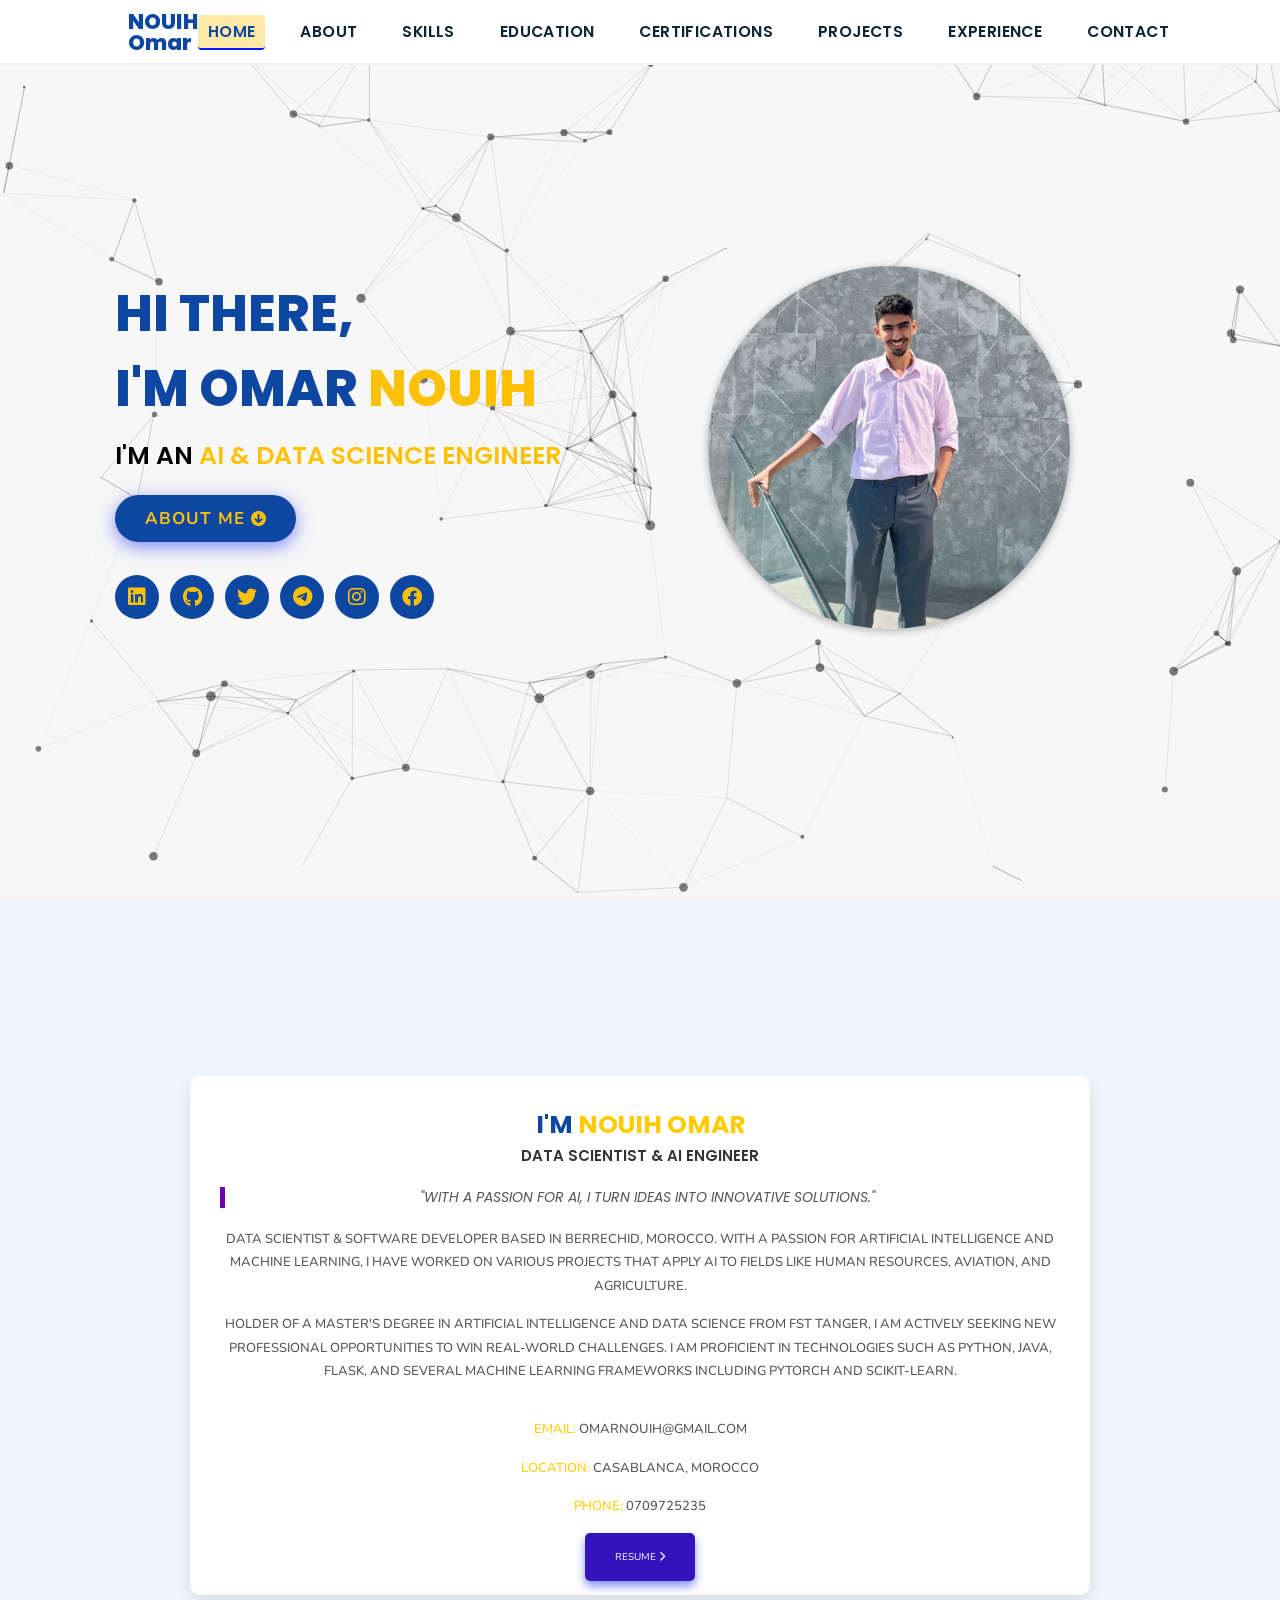
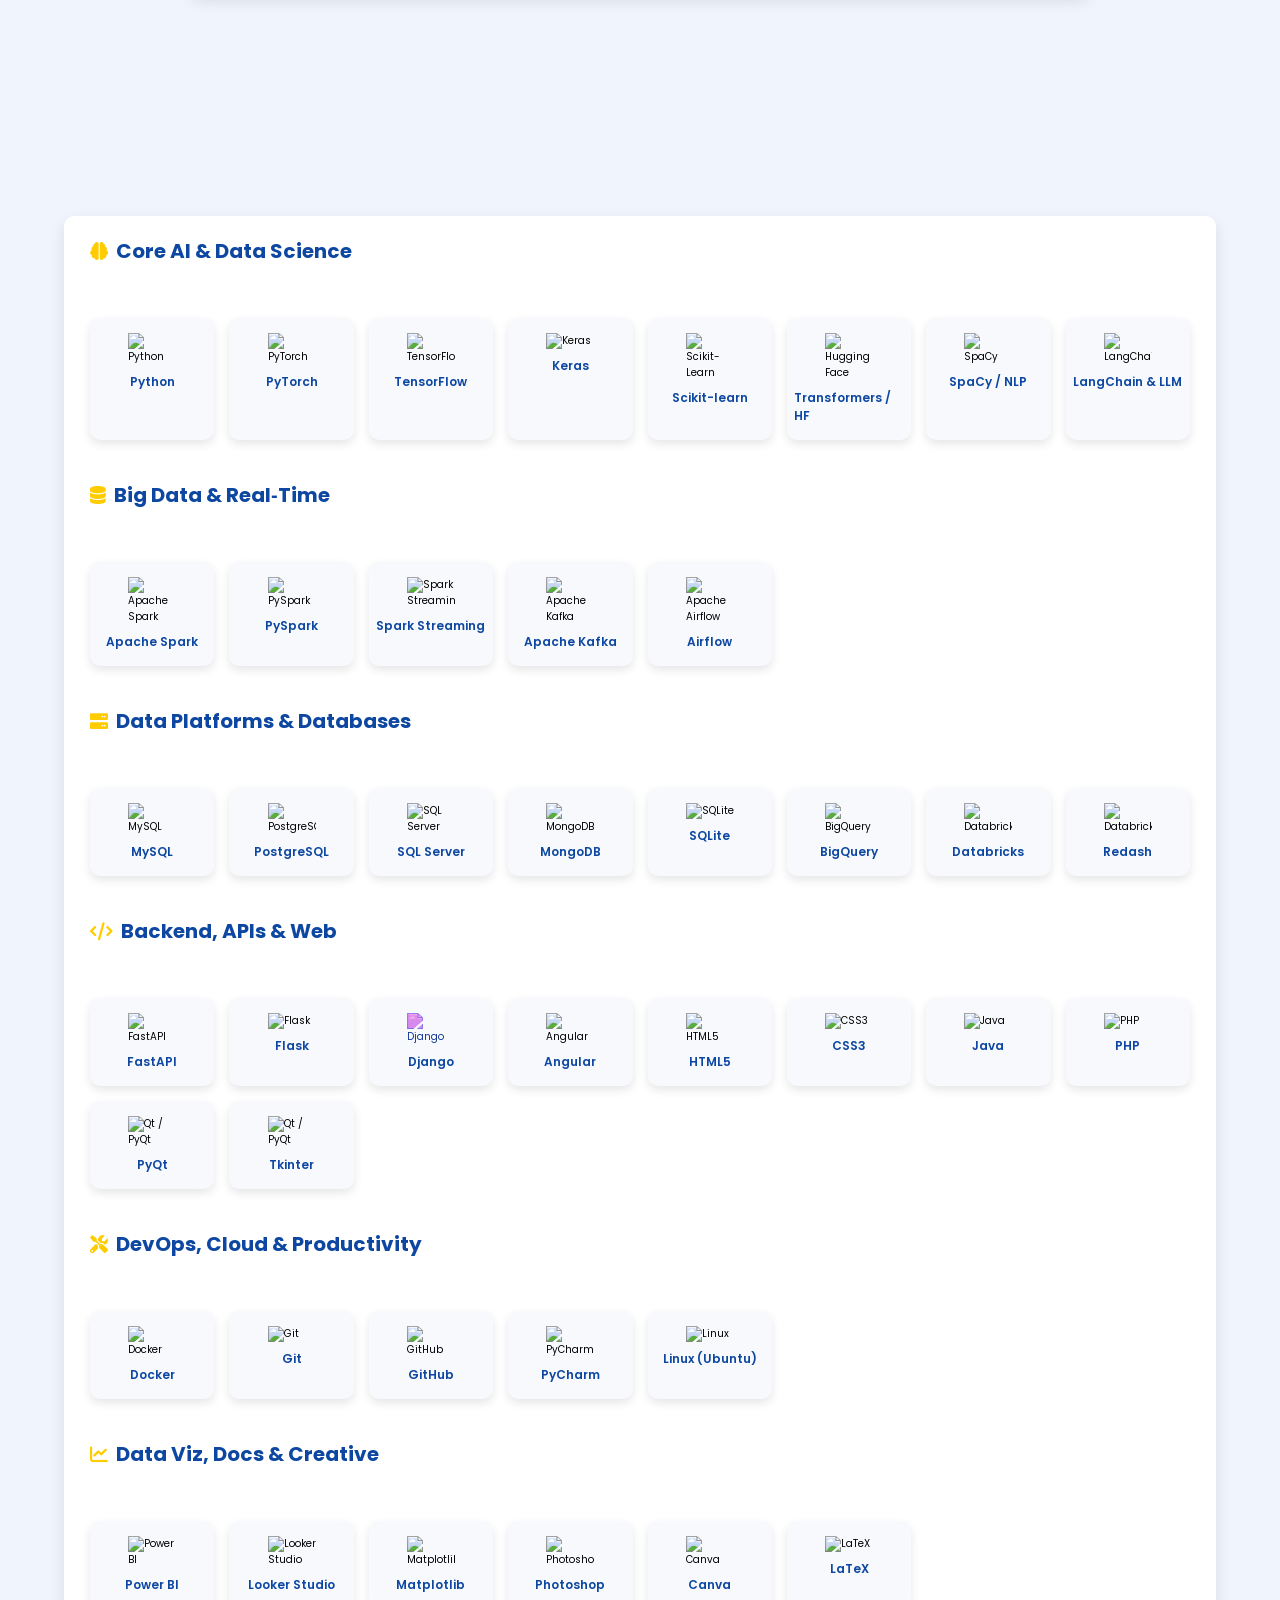
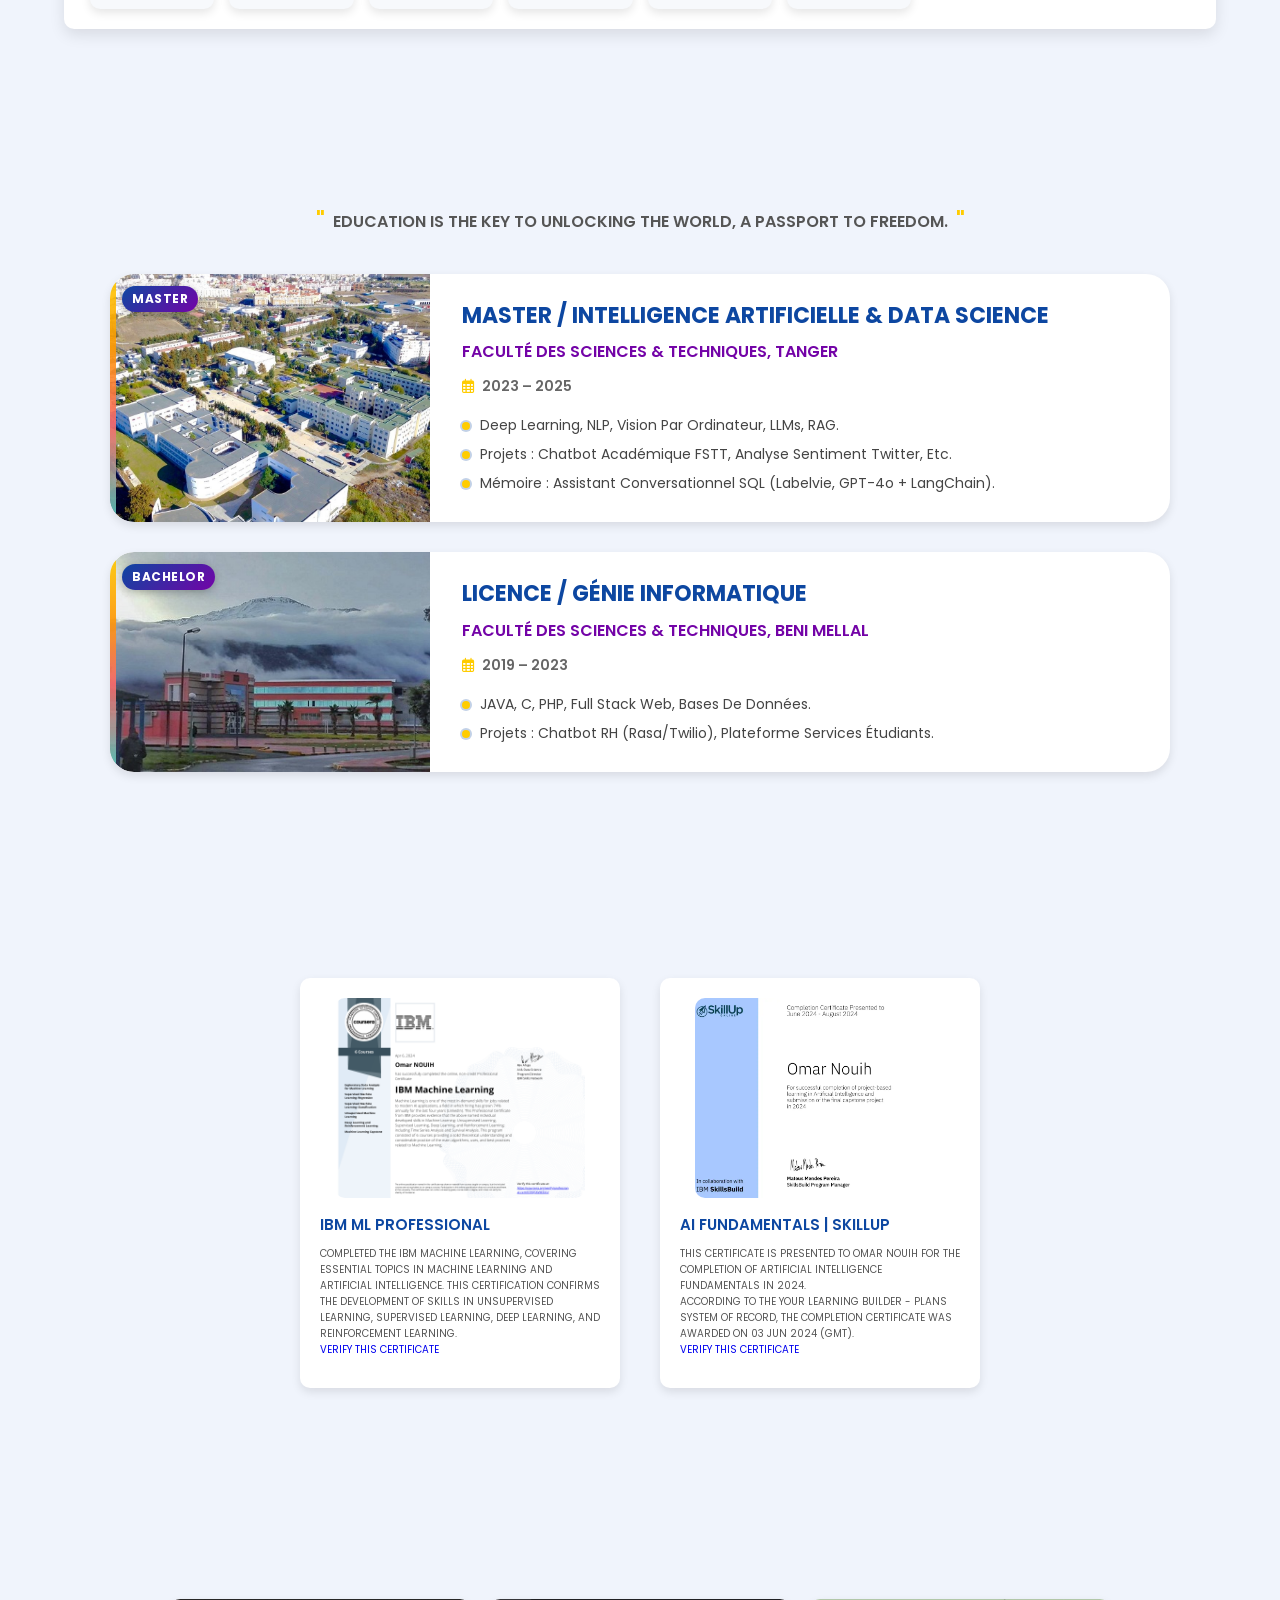
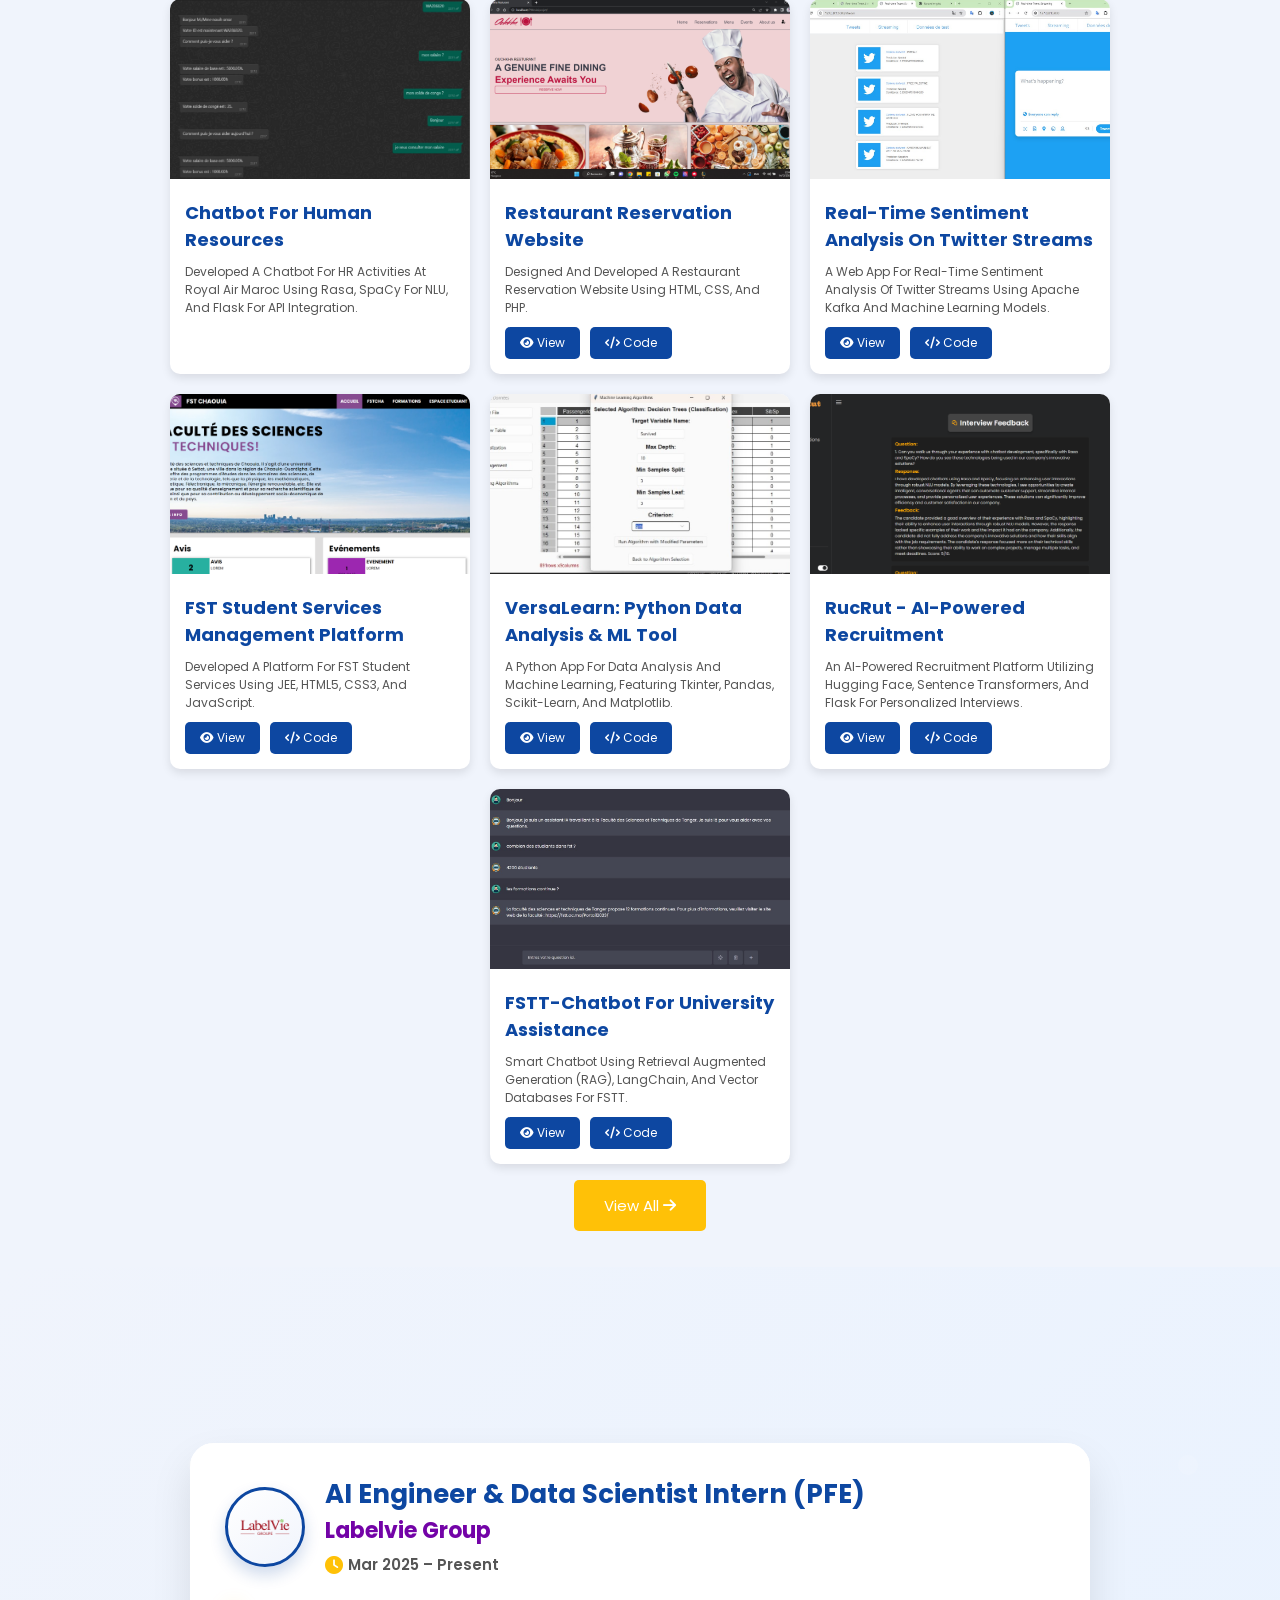
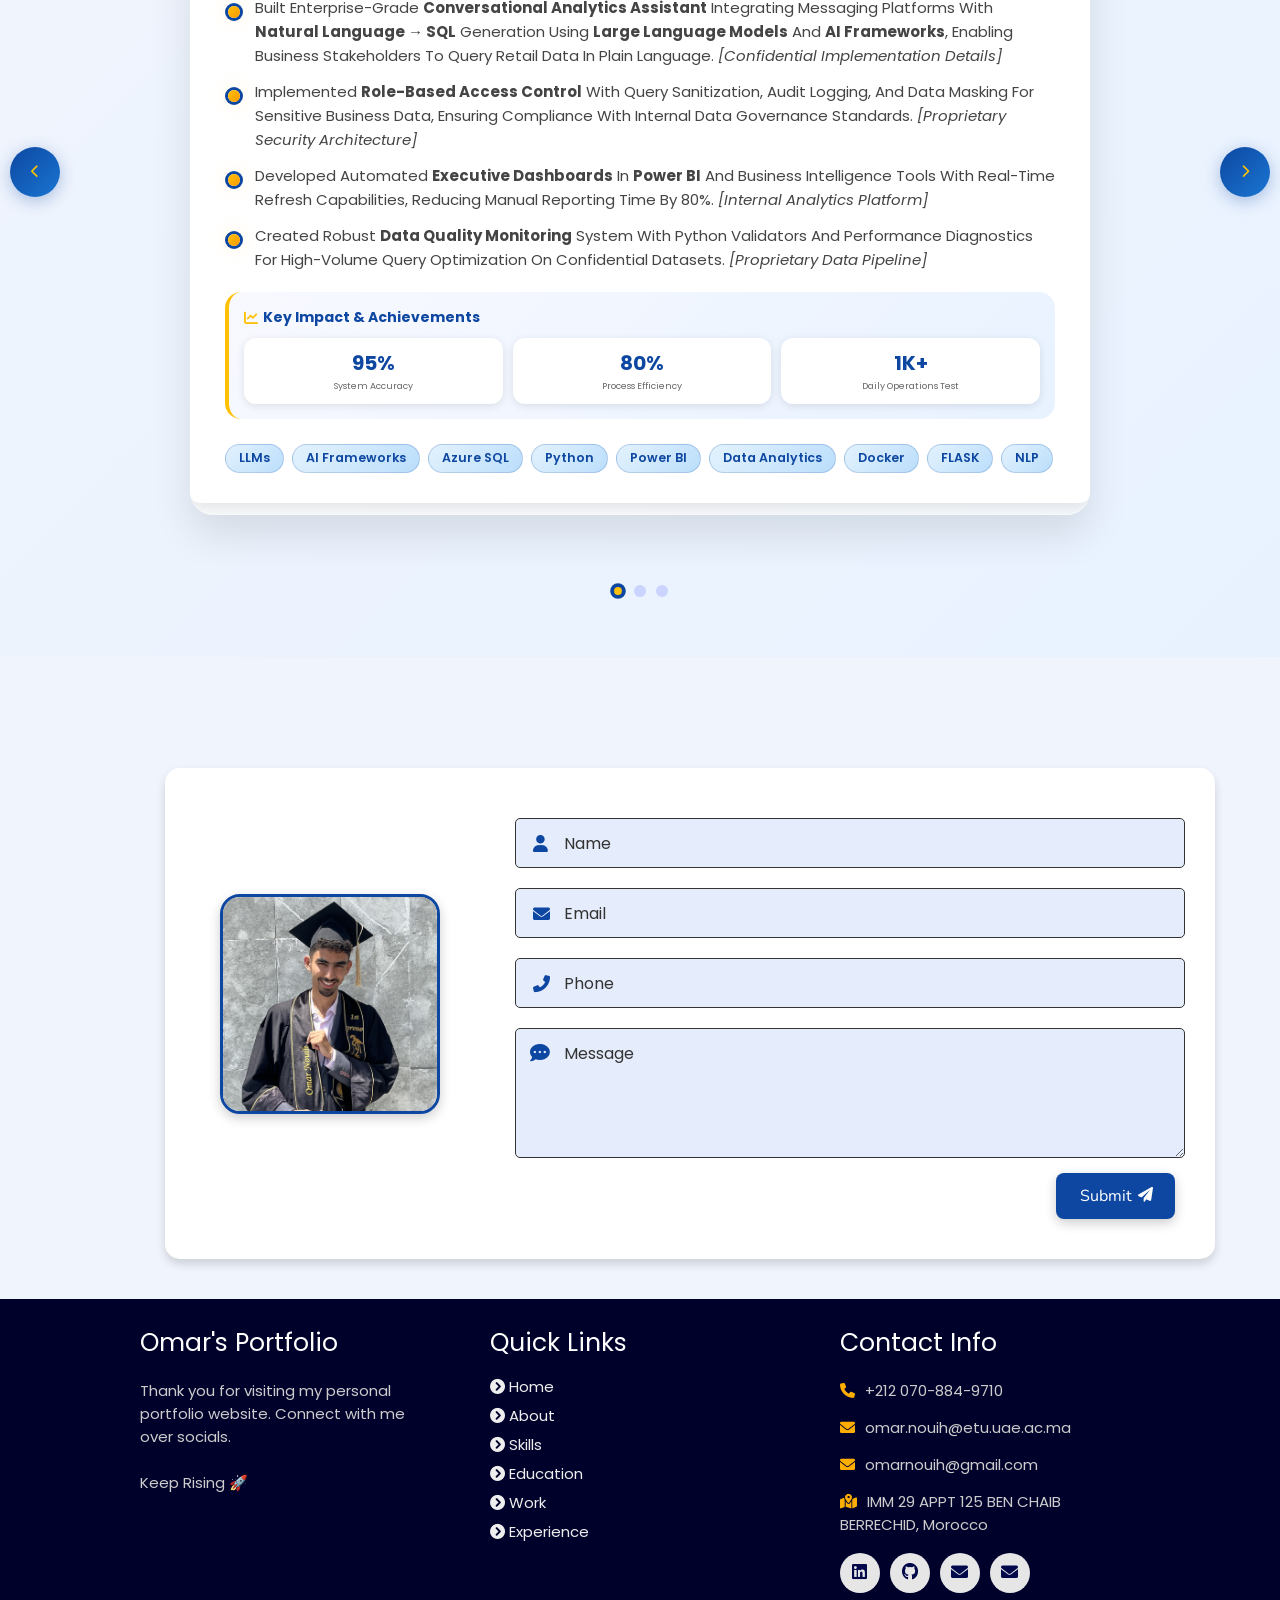
==== commit 7acf622e: "update" ====
--- a/index.html
+++ b/index.html
@@ -131,7 +131,7 @@
               <div class="box-container">
                <div class="box">
                   <p><span>EMAIL:</span> OMARNOUIH@GMAIL.COM</p>
-                  <p><span>LOCATION:</span> BERRECHID, MOROCCO</p>
+                  <p><span>LOCATION:</span> CASABLANCA, MOROCCO</p>
                   <p><span>PHONE:</span> 0709725235 </p>
               </div>
             </div>
@@ -621,7 +621,7 @@
                             <span class="xp-logo-fallback-text">3D</span>
                         </div>
                         <div class="xp-head-meta">
-                            <h3 class="xp-role">Data Scientist & Lead Developer</h3>
+                            <h3 class="xp-role">Data Scientist & Lead Developer Intern</h3>
                             <h4 class="xp-company">3D Smart Factory</h4>
                             <p class="xp-dates">Jul 2024 – Sep 2024</p>
                         </div>
@@ -667,7 +667,7 @@
                             <span class="xp-logo-fallback-text">RAM</span>
                         </div>
                         <div class="xp-head-meta">
-                            <h3 class="xp-role">NLP Engineer & Chatbot Developer</h3>
+                            <h3 class="xp-role">Chatbot Developer Intern</h3>
                             <h4 class="xp-company">Royal Air Maroc</h4>
                             <p class="xp-dates">Apr 2023 – Jun 2023</p>
                         </div>
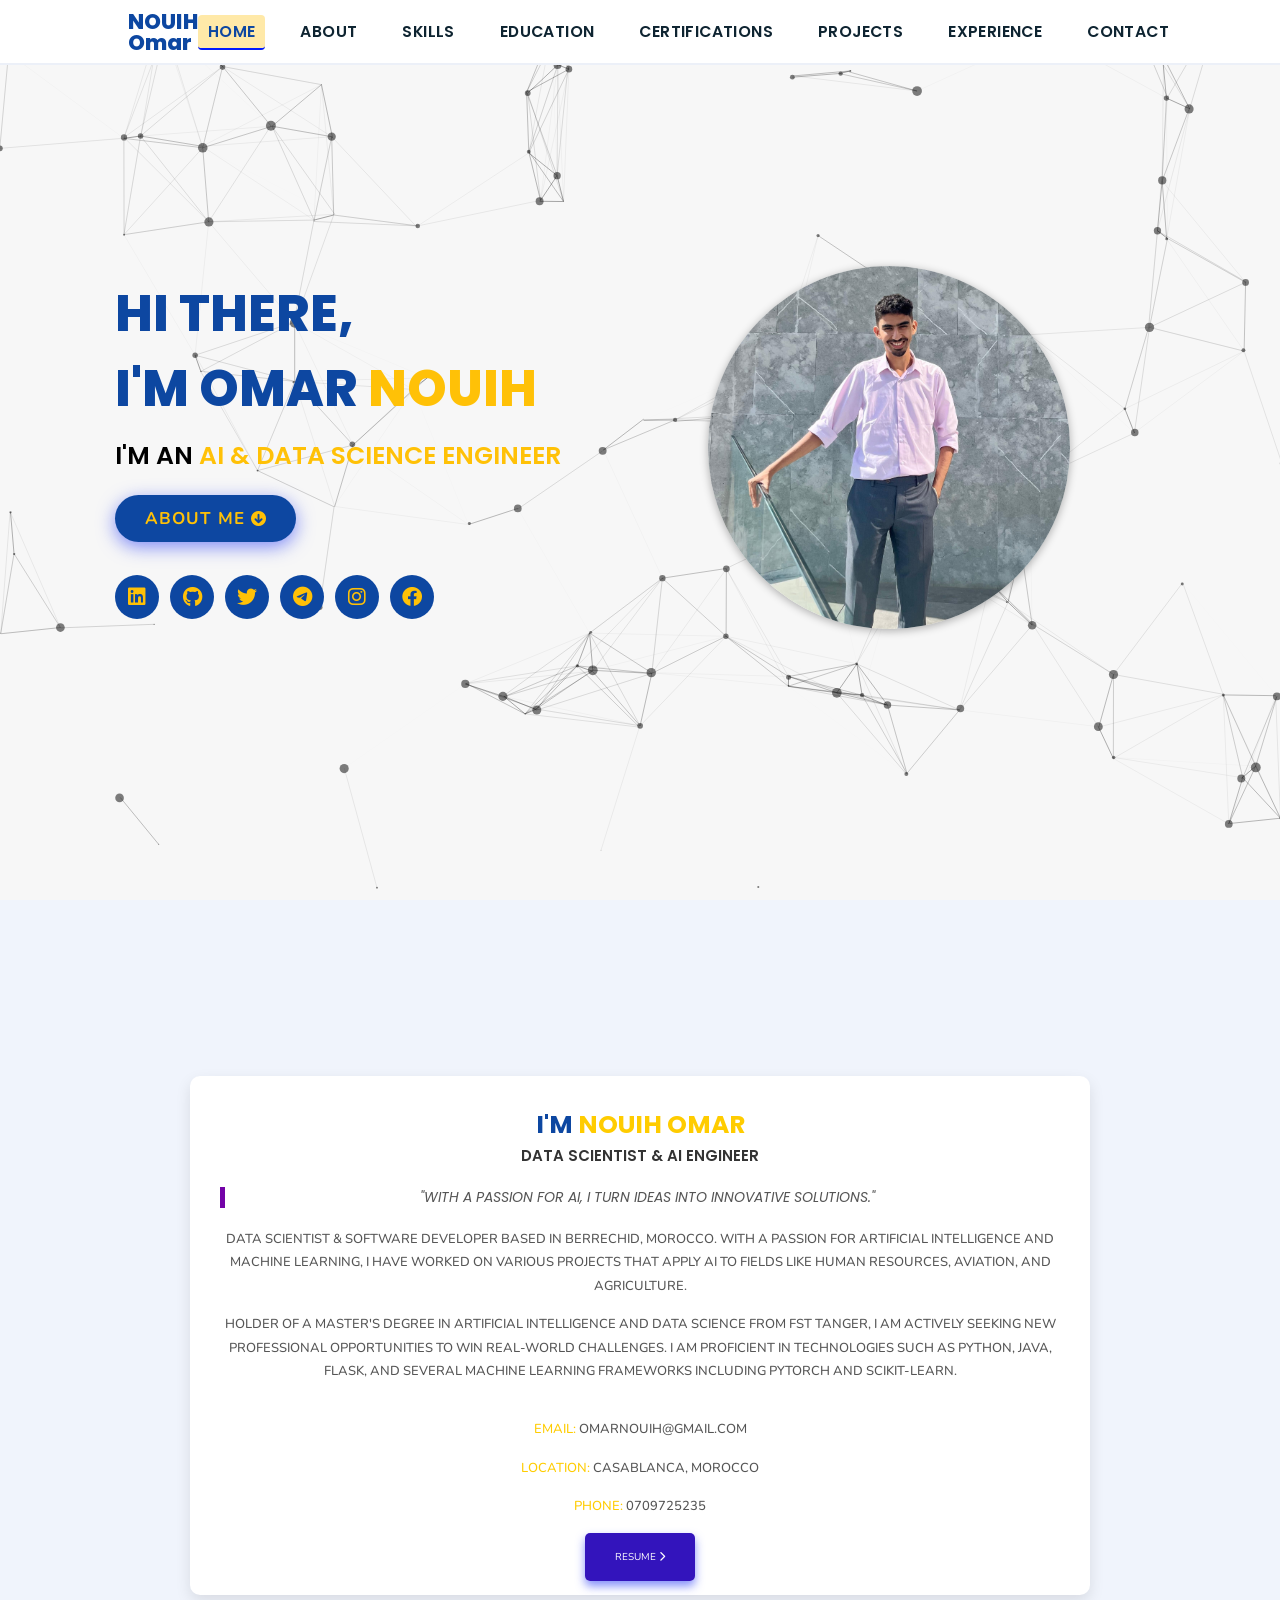
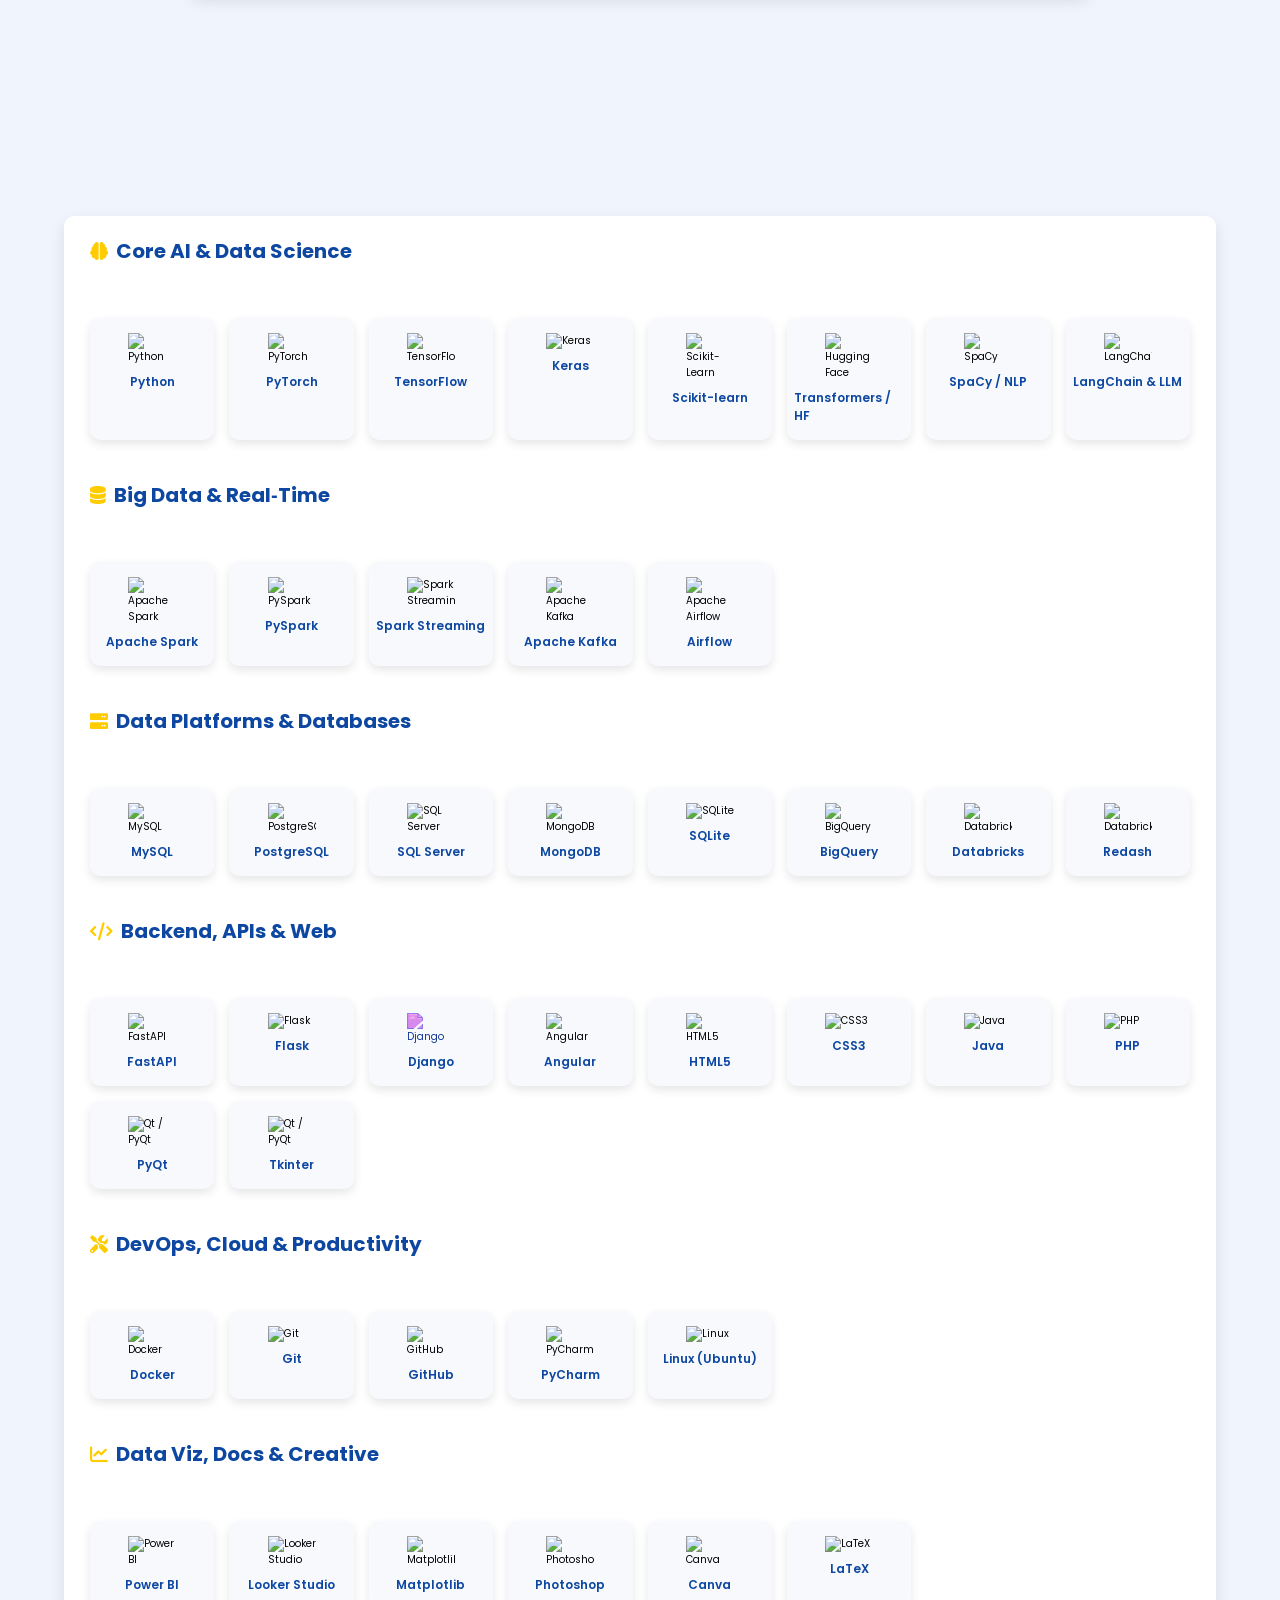
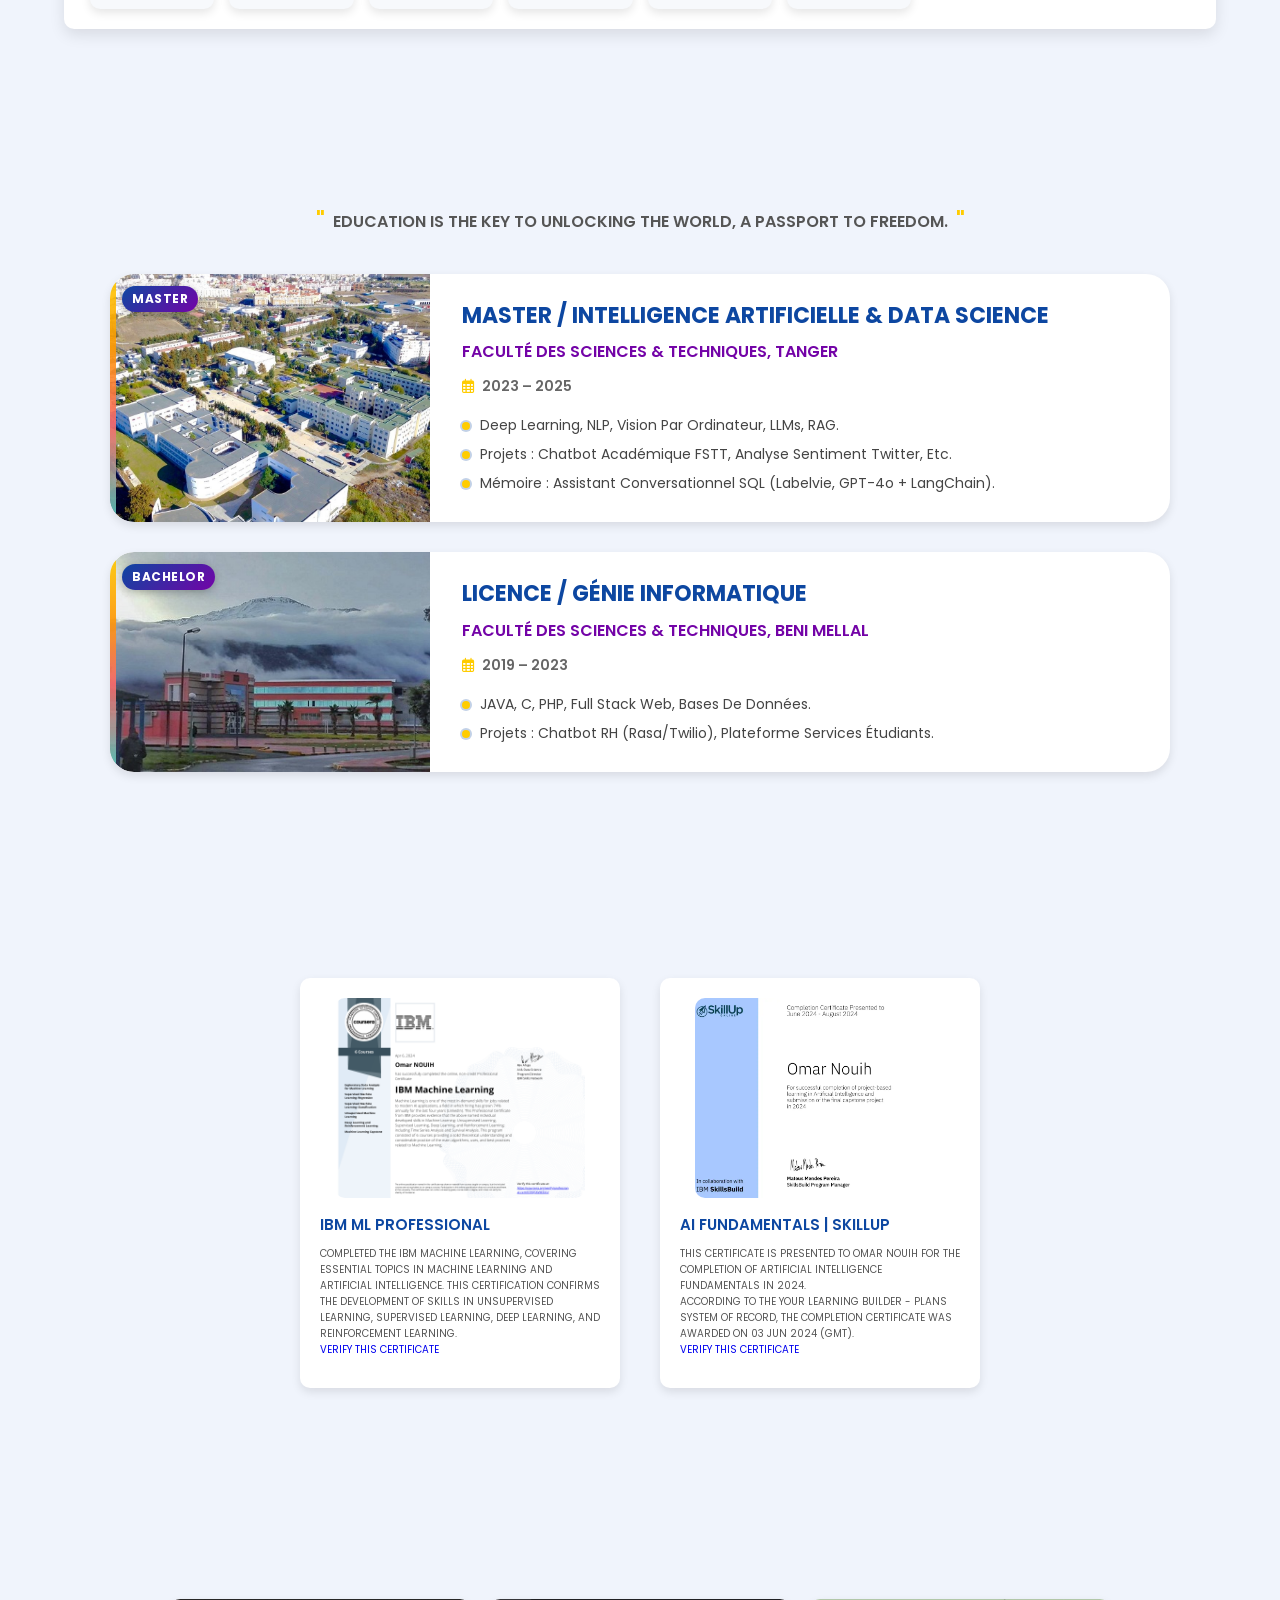
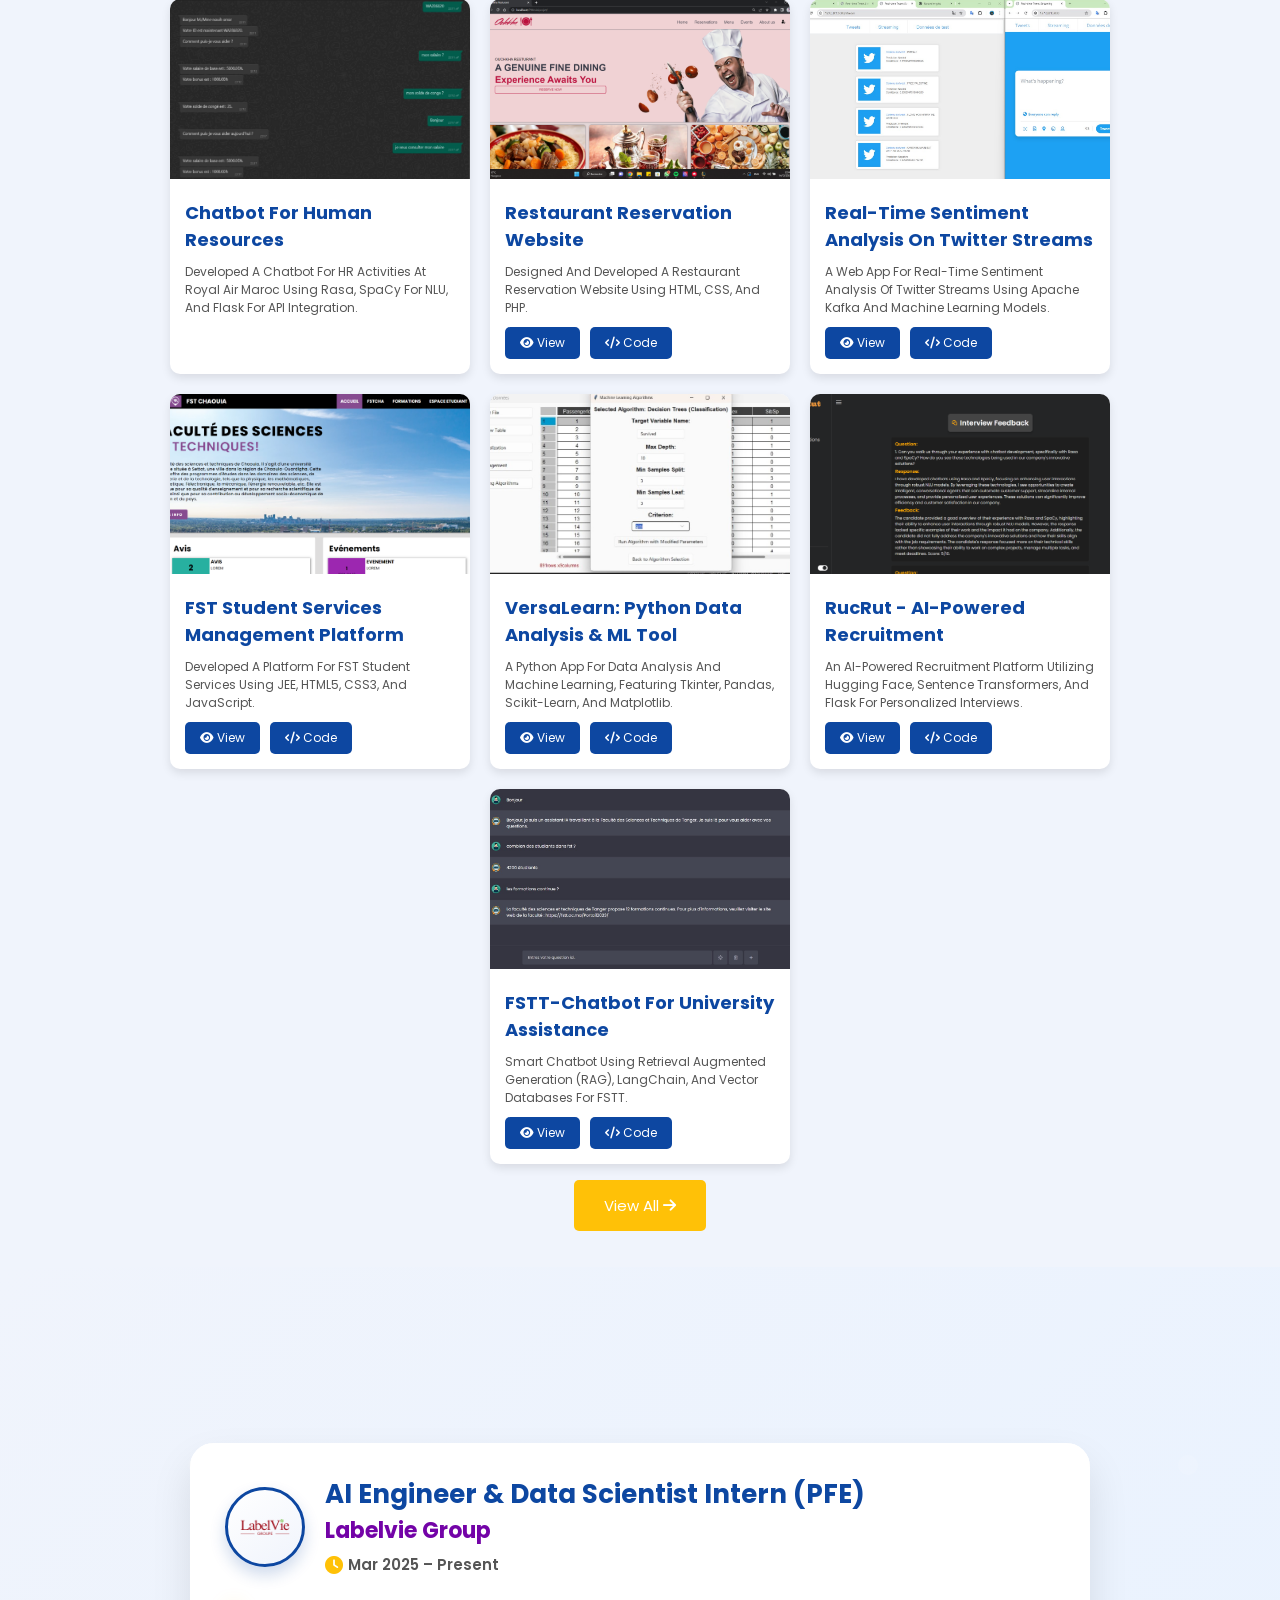
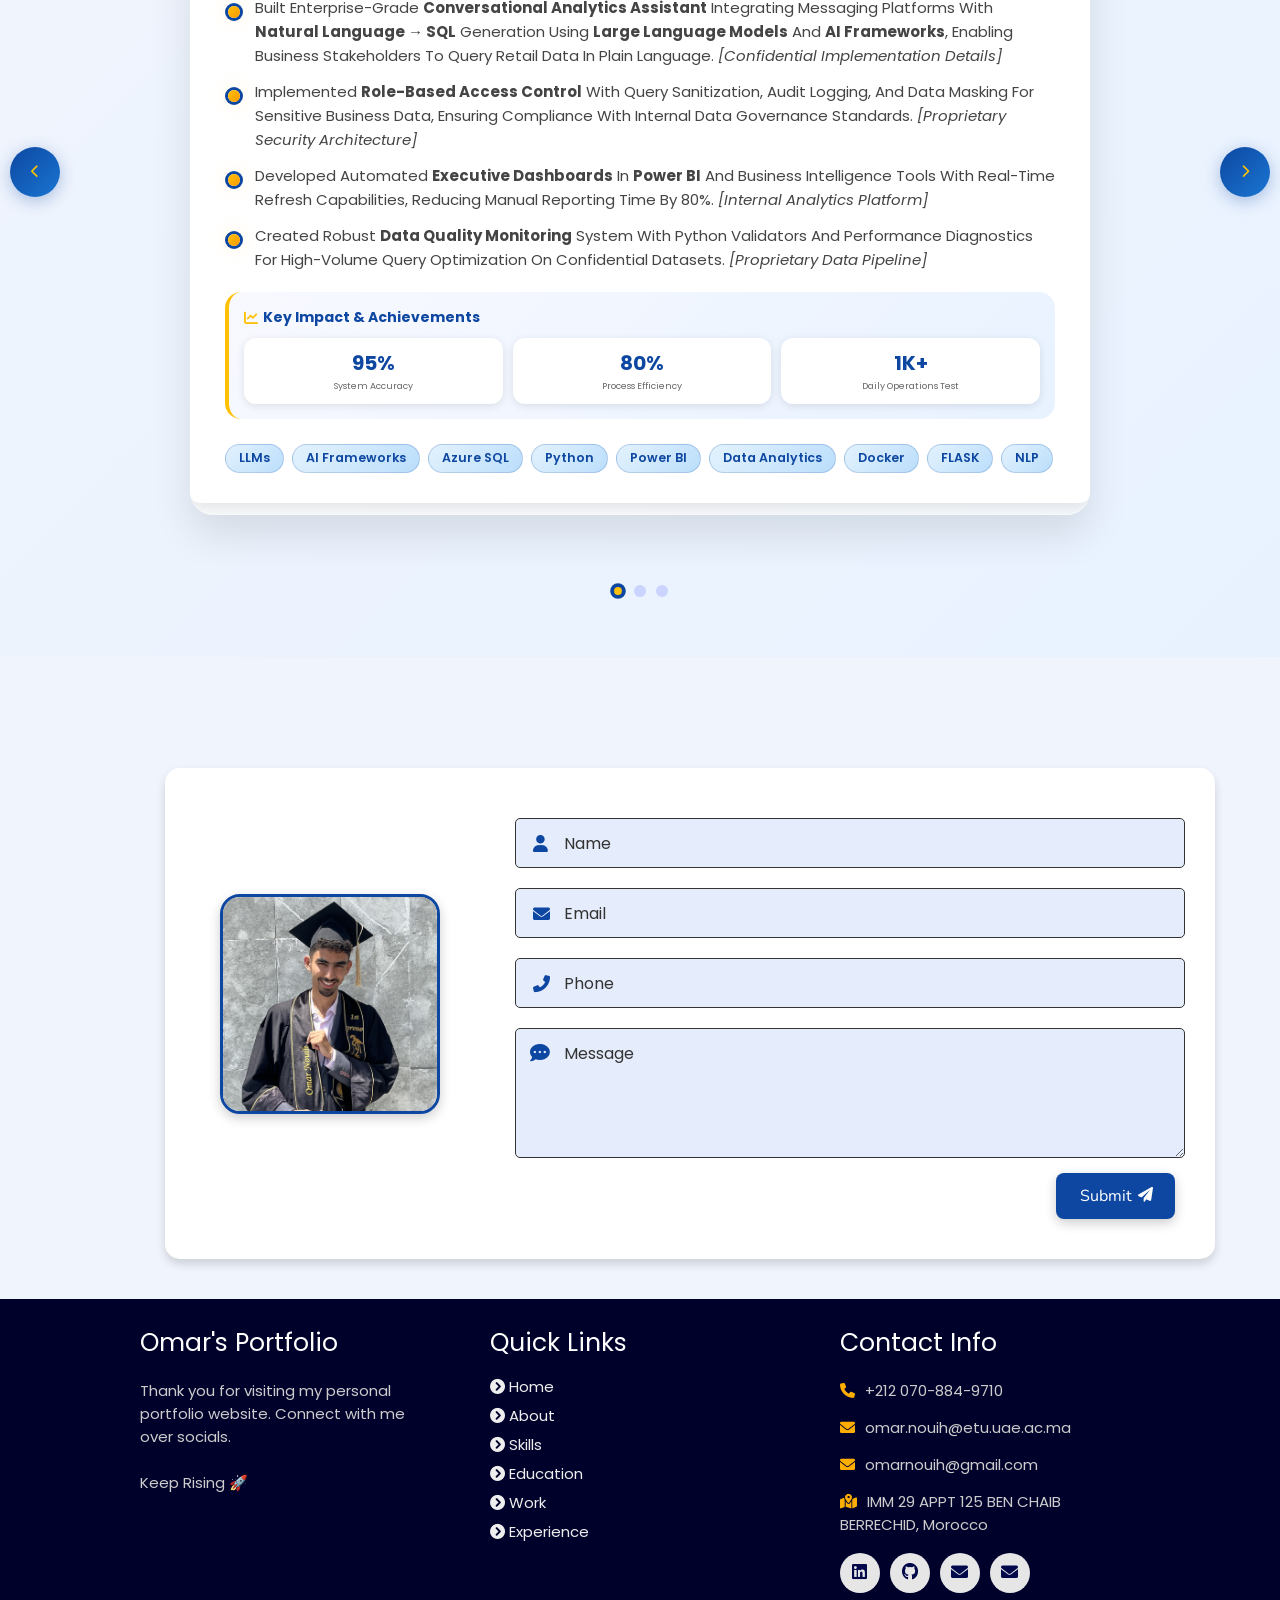
==== commit cc0cc652: "new link" ====
--- a/index.html
+++ b/index.html
@@ -530,8 +530,8 @@
                 <div class="desc">
                     <p>An AI-powered recruitment platform utilizing Hugging Face, Sentence Transformers, and Flask for personalized interviews.</p>
                     <div class="btns">
-                        <a href="https://github.com/OmarNouih/RucRut" class="btn" target="_blank"><i class="fas fa-eye"></i> View</a>
-                        <a href="https://github.com/OmarNouih/RucRut" class="btn" target="_blank"><i class="fas fa-code"></i> Code</a>
+                        <a href="https://github.com/OmarNouih/SmartRecruit_LLM" class="btn" target="_blank"><i class="fas fa-eye"></i> View</a>
+                        <a href="https://github.com/OmarNouih/SmartRecruit_LLM" class="btn" target="_blank"><i class="fas fa-code"></i> Code</a>
                     </div>
                 </div>
             </div>
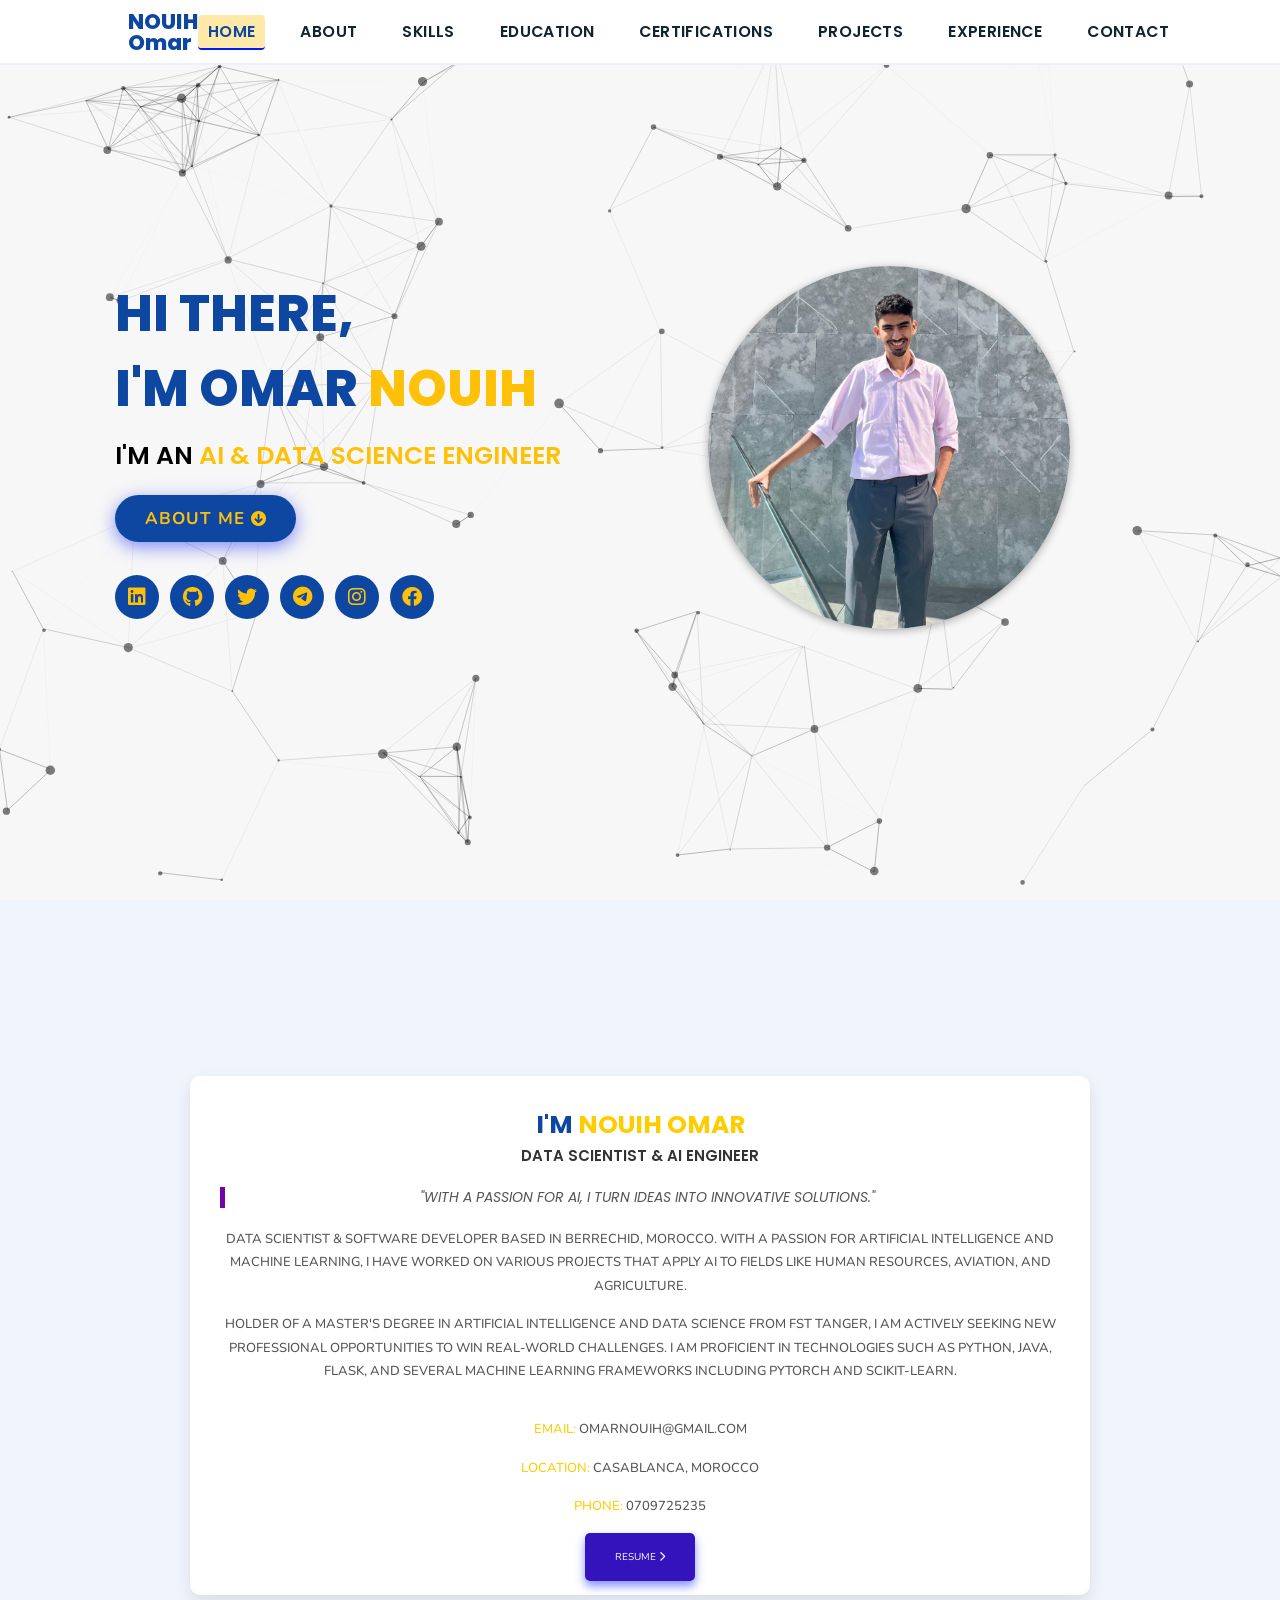
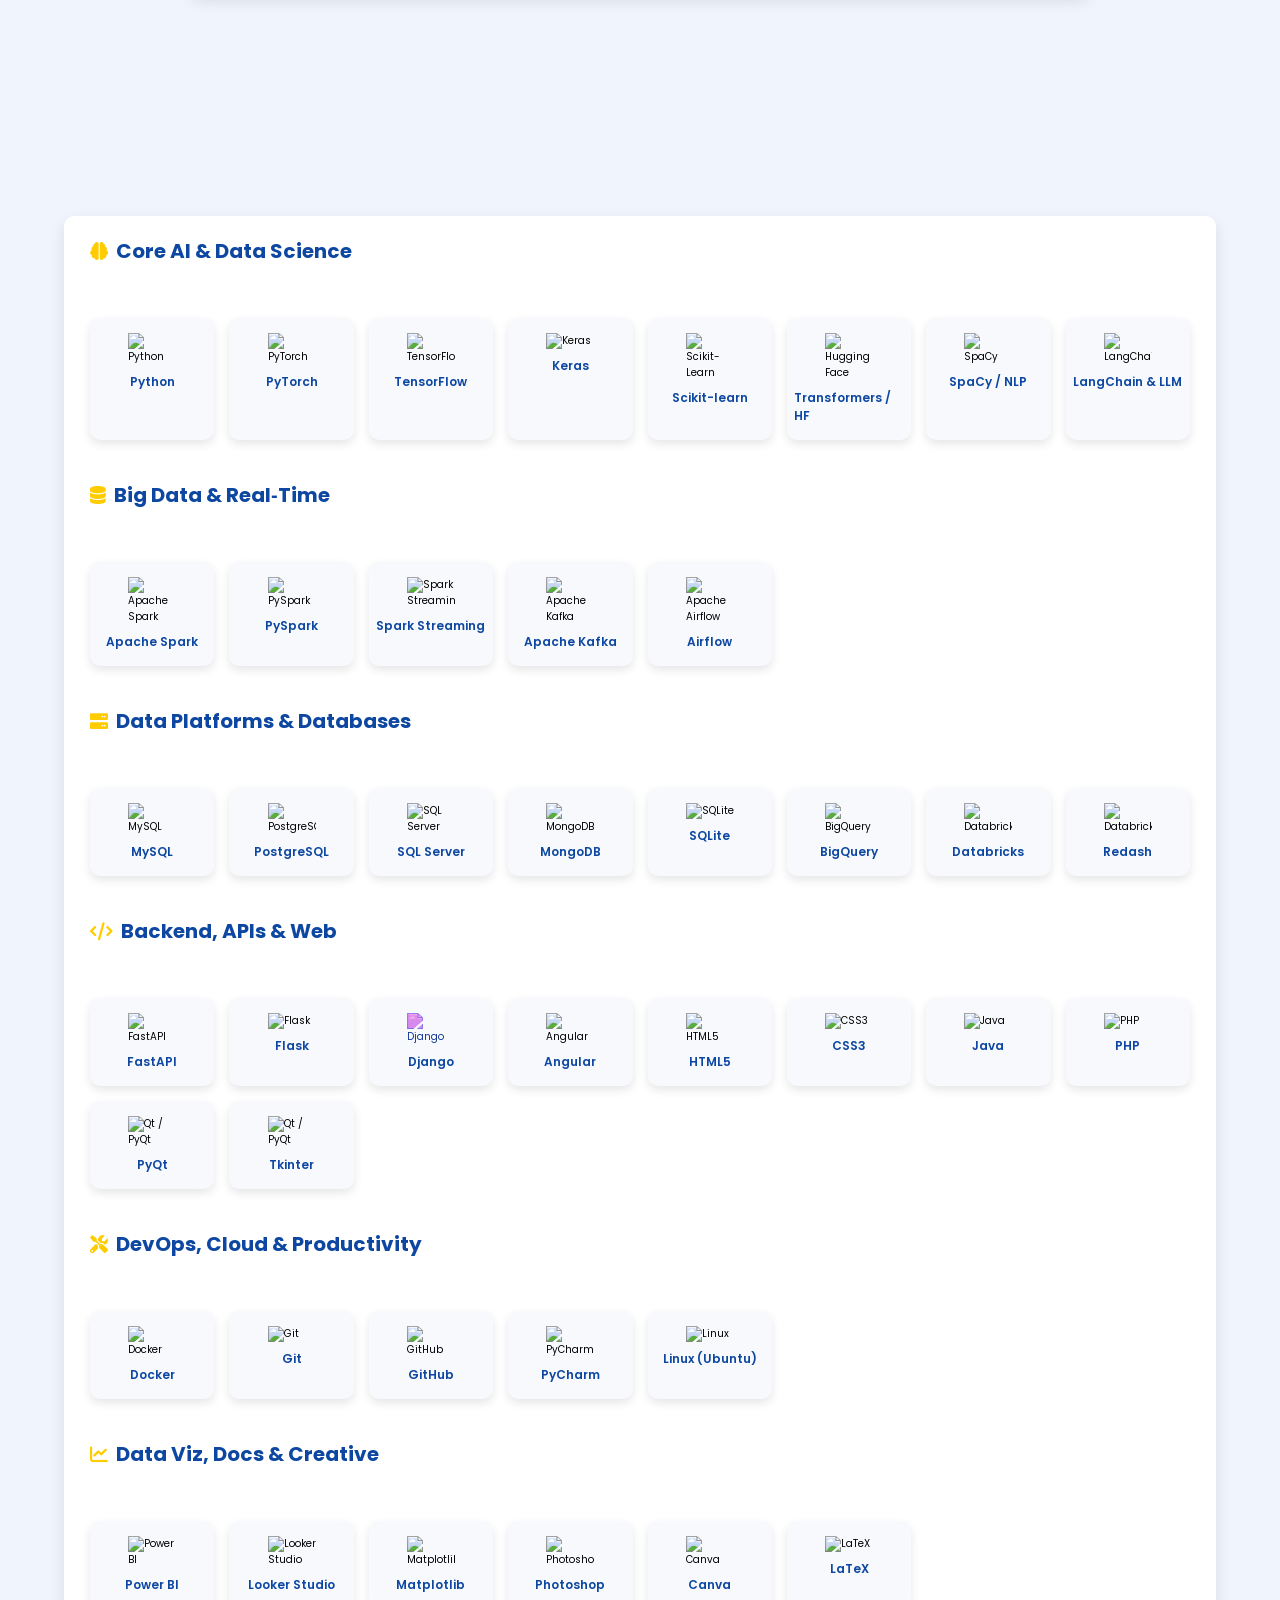
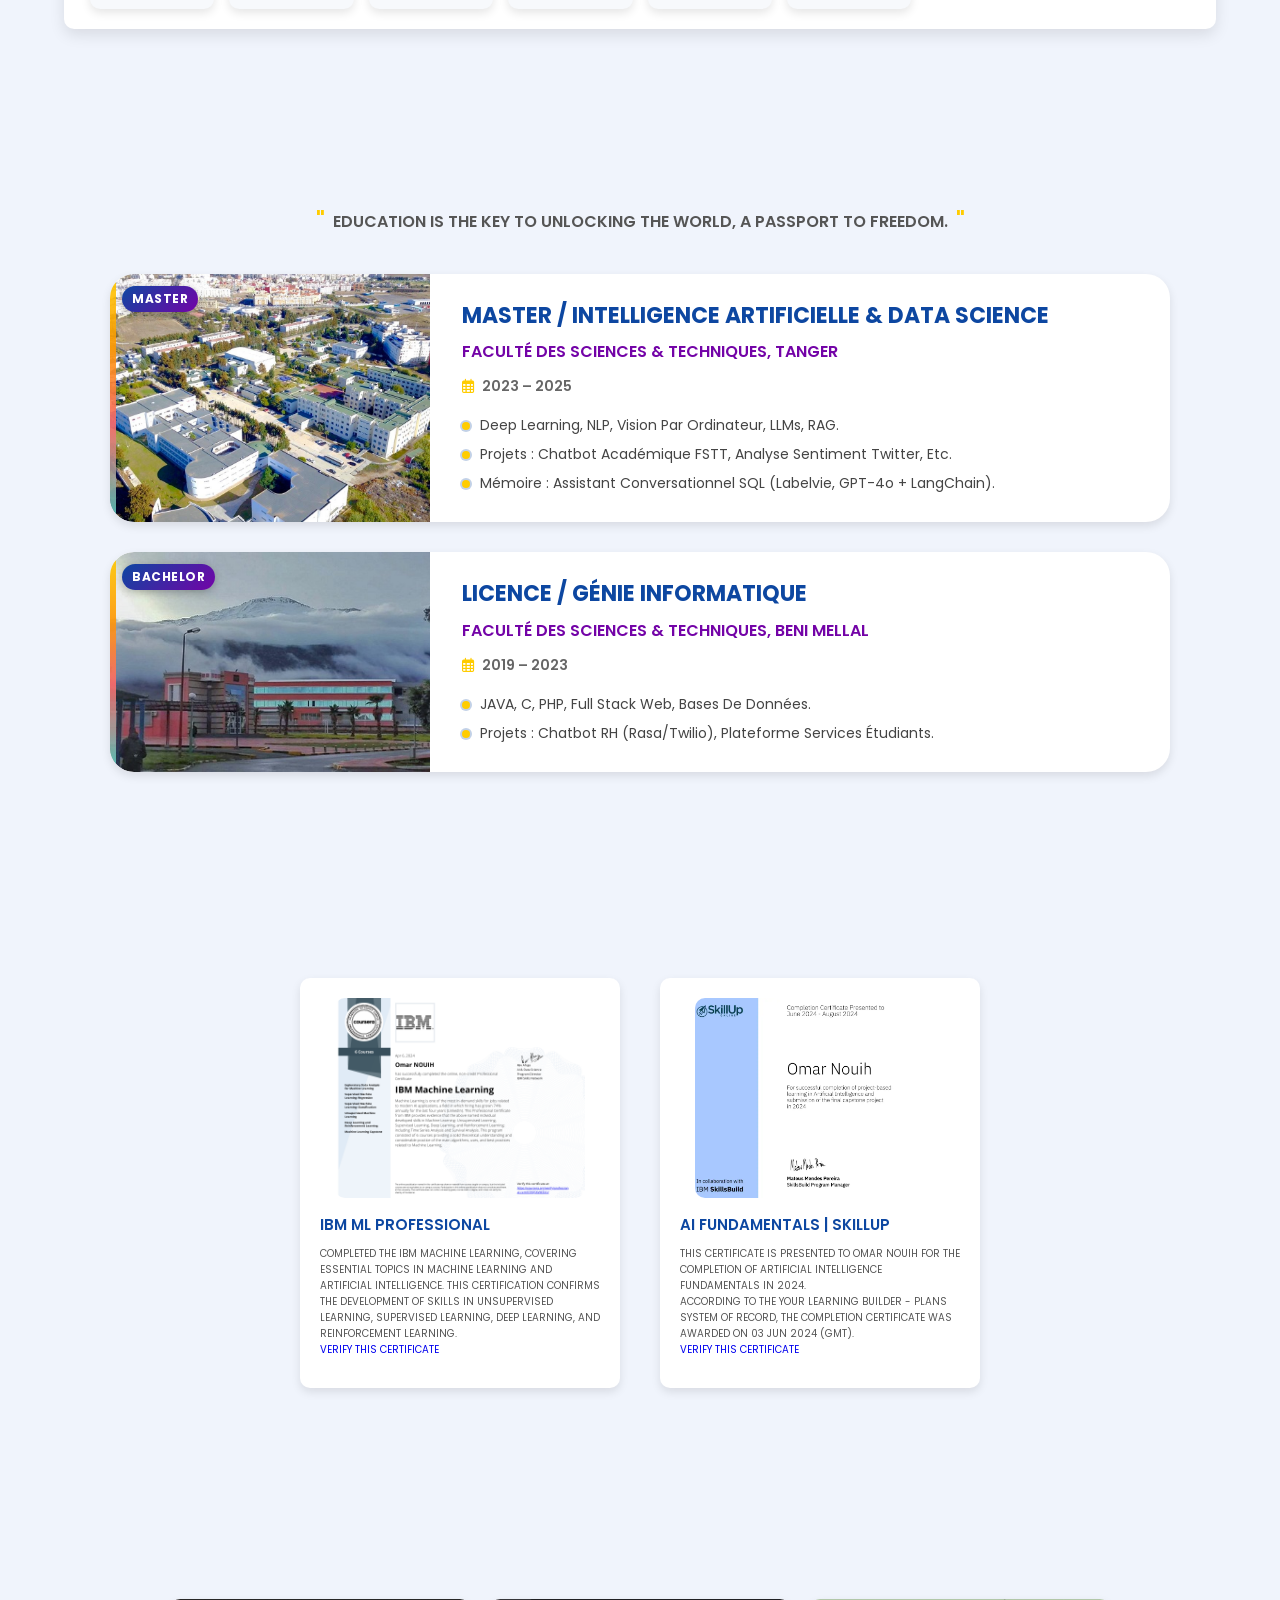
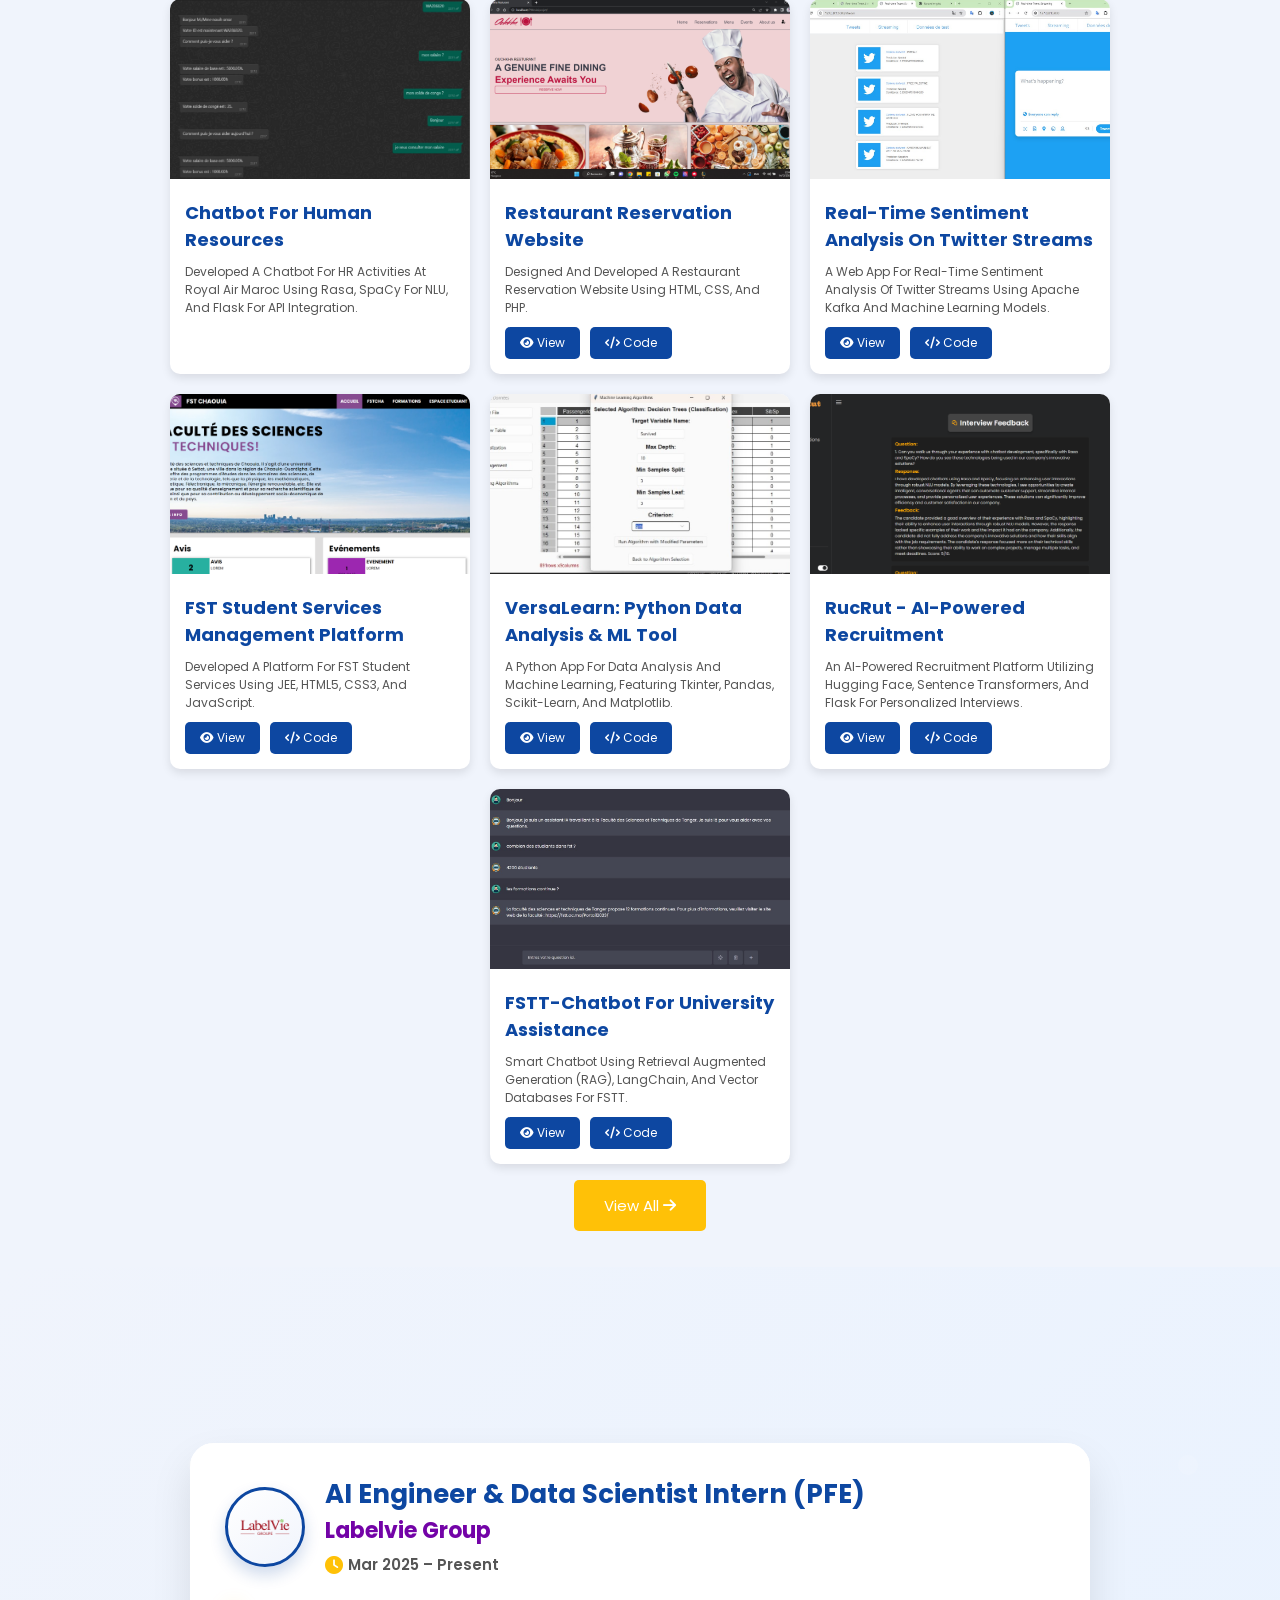
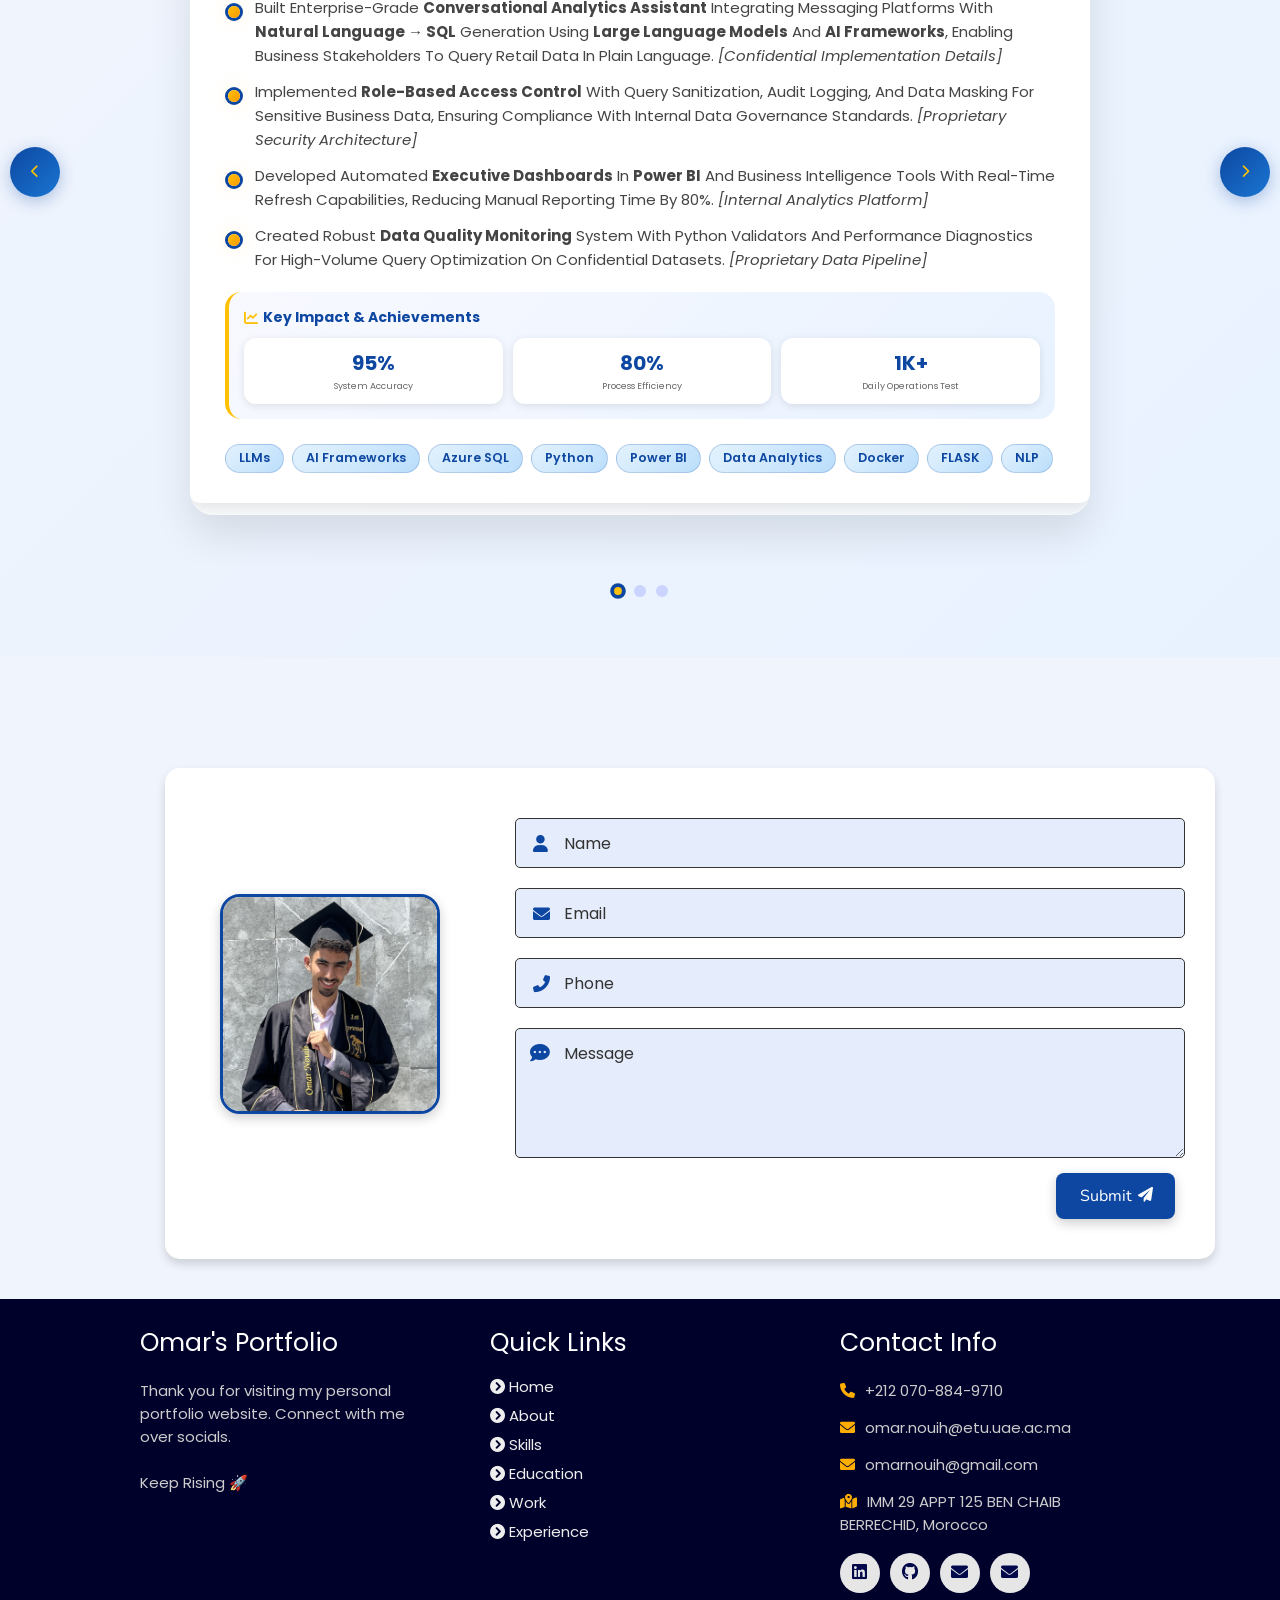
==== commit 41835239: "new description" ====
--- a/index.html
+++ b/index.html
@@ -5,7 +5,7 @@
     <meta http-equiv="X-UA-Compatible" content="IE=edge">
     <meta name="viewport" content="width=device-width, initial-scale=1.0">
     <meta name="keywords" content="jigar sable, portfolio, jigar, full stack dev, personal portfolio lifecodes, portfolio design, portfolio website, personal portfolio" />
-    <meta name="description" content="Welcome to Jigar's Portfolio. Full-Stack Web Developer and Android App Developer" />
+    <meta name="description" content="Welcome to Omar's Portfolio." />
     <link rel="stylesheet" href="./assets/css/style.css">
     <link rel="stylesheet" href="https://cdnjs.cloudflare.com/ajax/libs/font-awesome/5.15.3/css/all.min.css" integrity="sha512-iBBXm8fW90+nuLcSKlbmrPcLa0OT92xO1BIsZ+ywDWZCvqsWgccV3gFoRBv0z+8dLJgyAHIhR35VZc2oM/gI1w==" crossorigin="anonymous" referrerpolicy="no-referrer" />
     <link id='favicon' rel="shortcut icon" href="./assets/images/favicon.png" type="image/x-png">
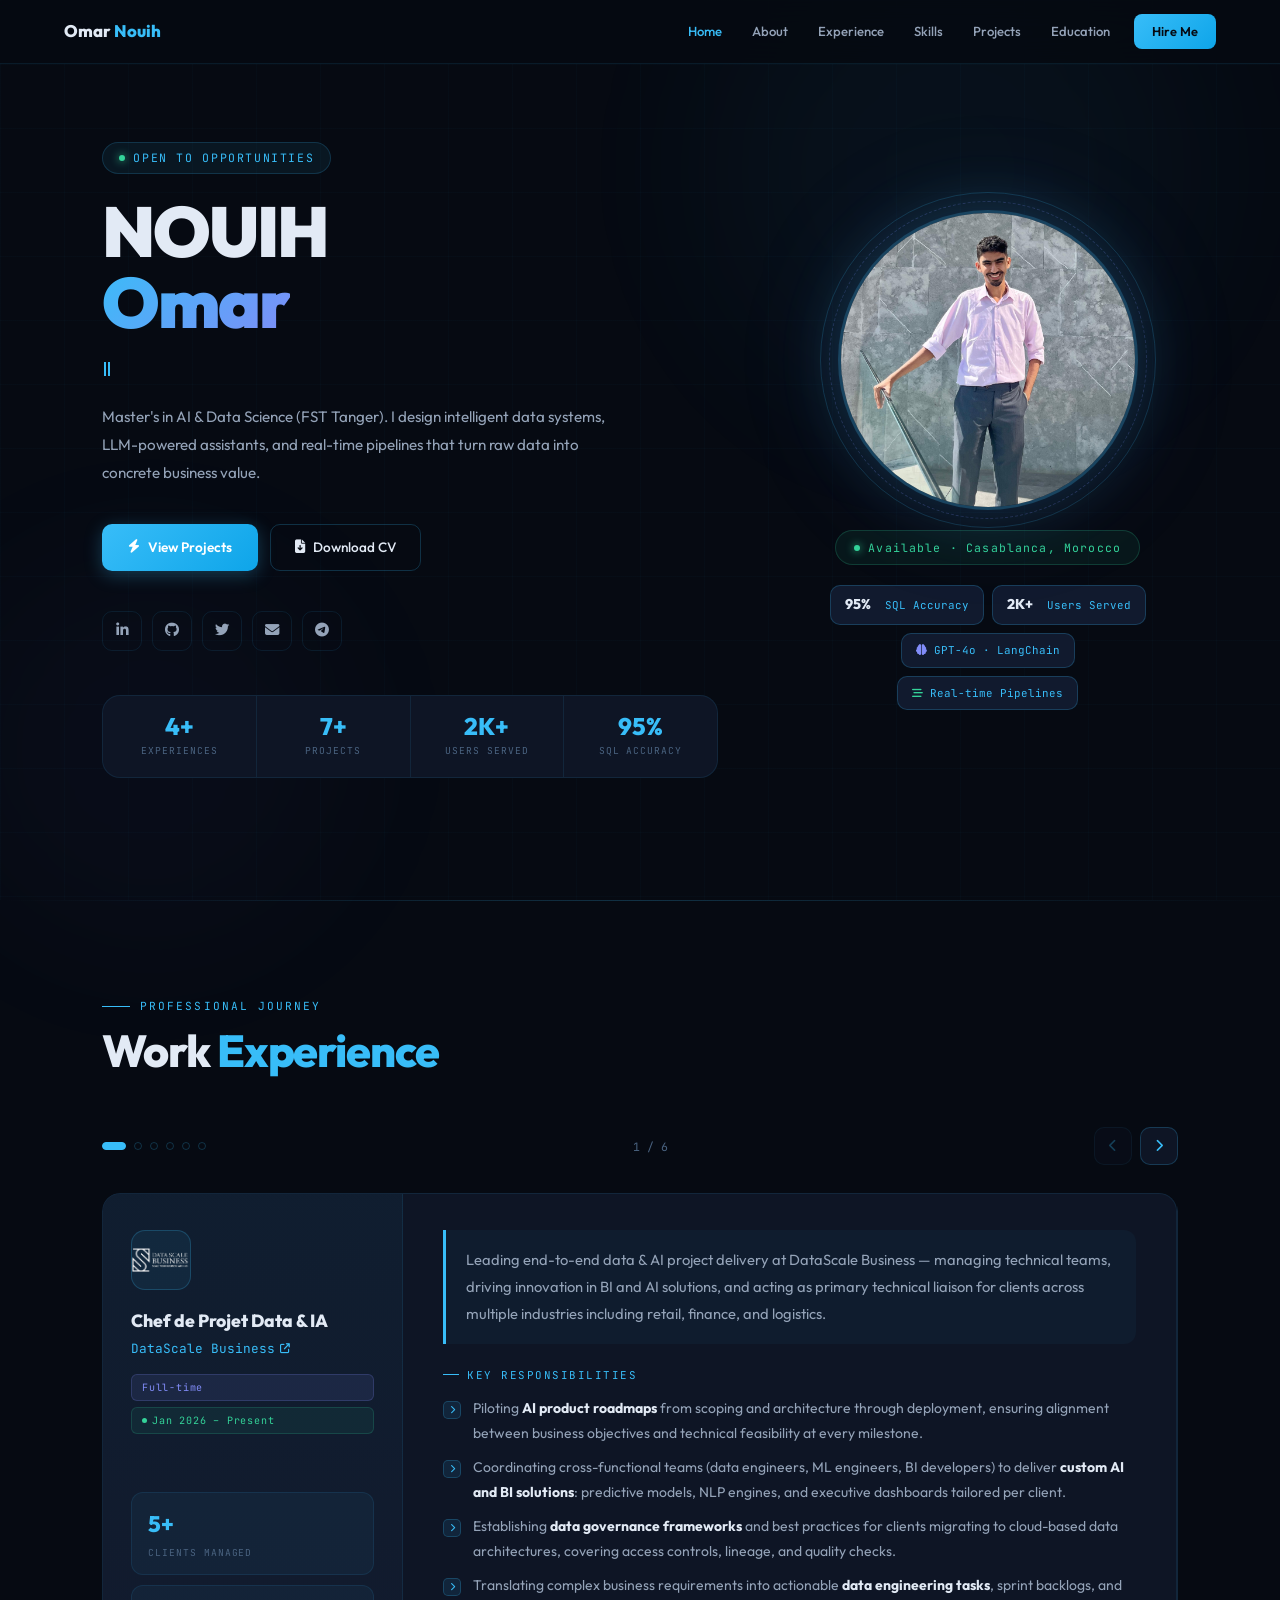
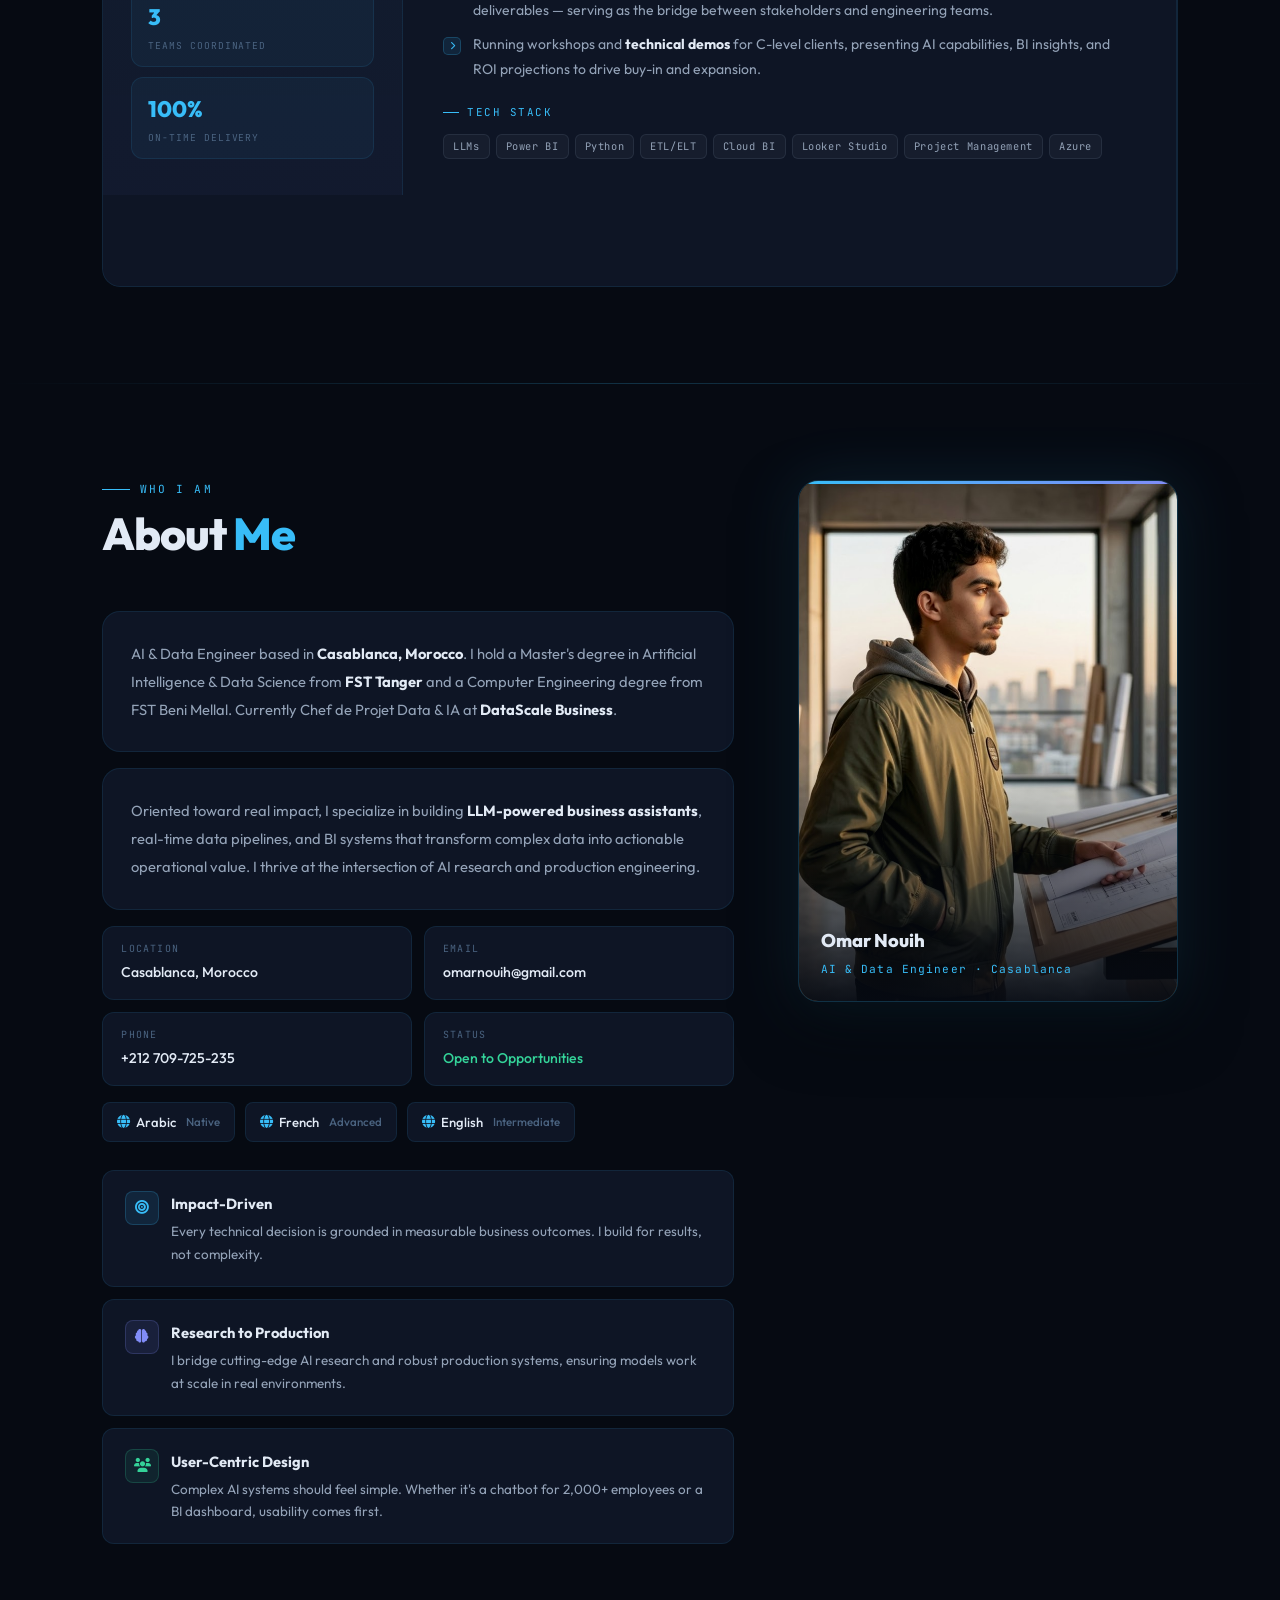
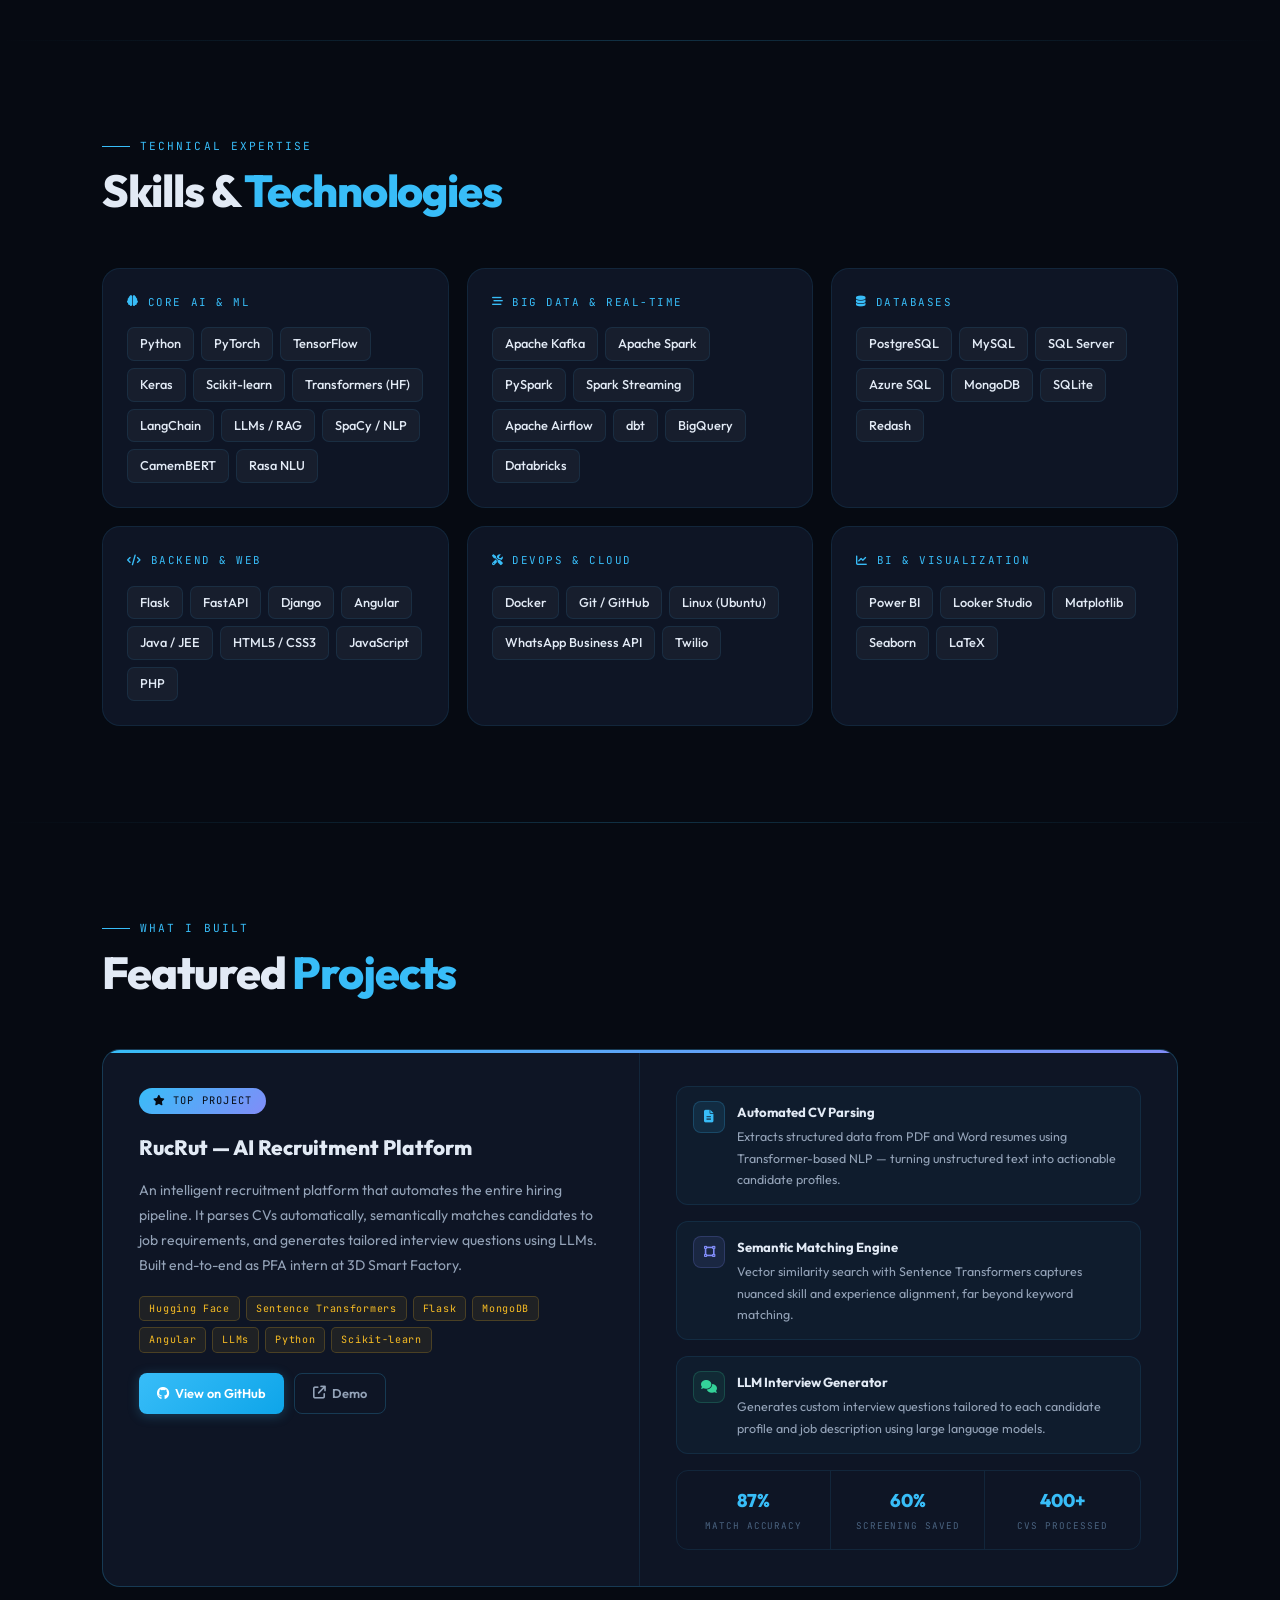
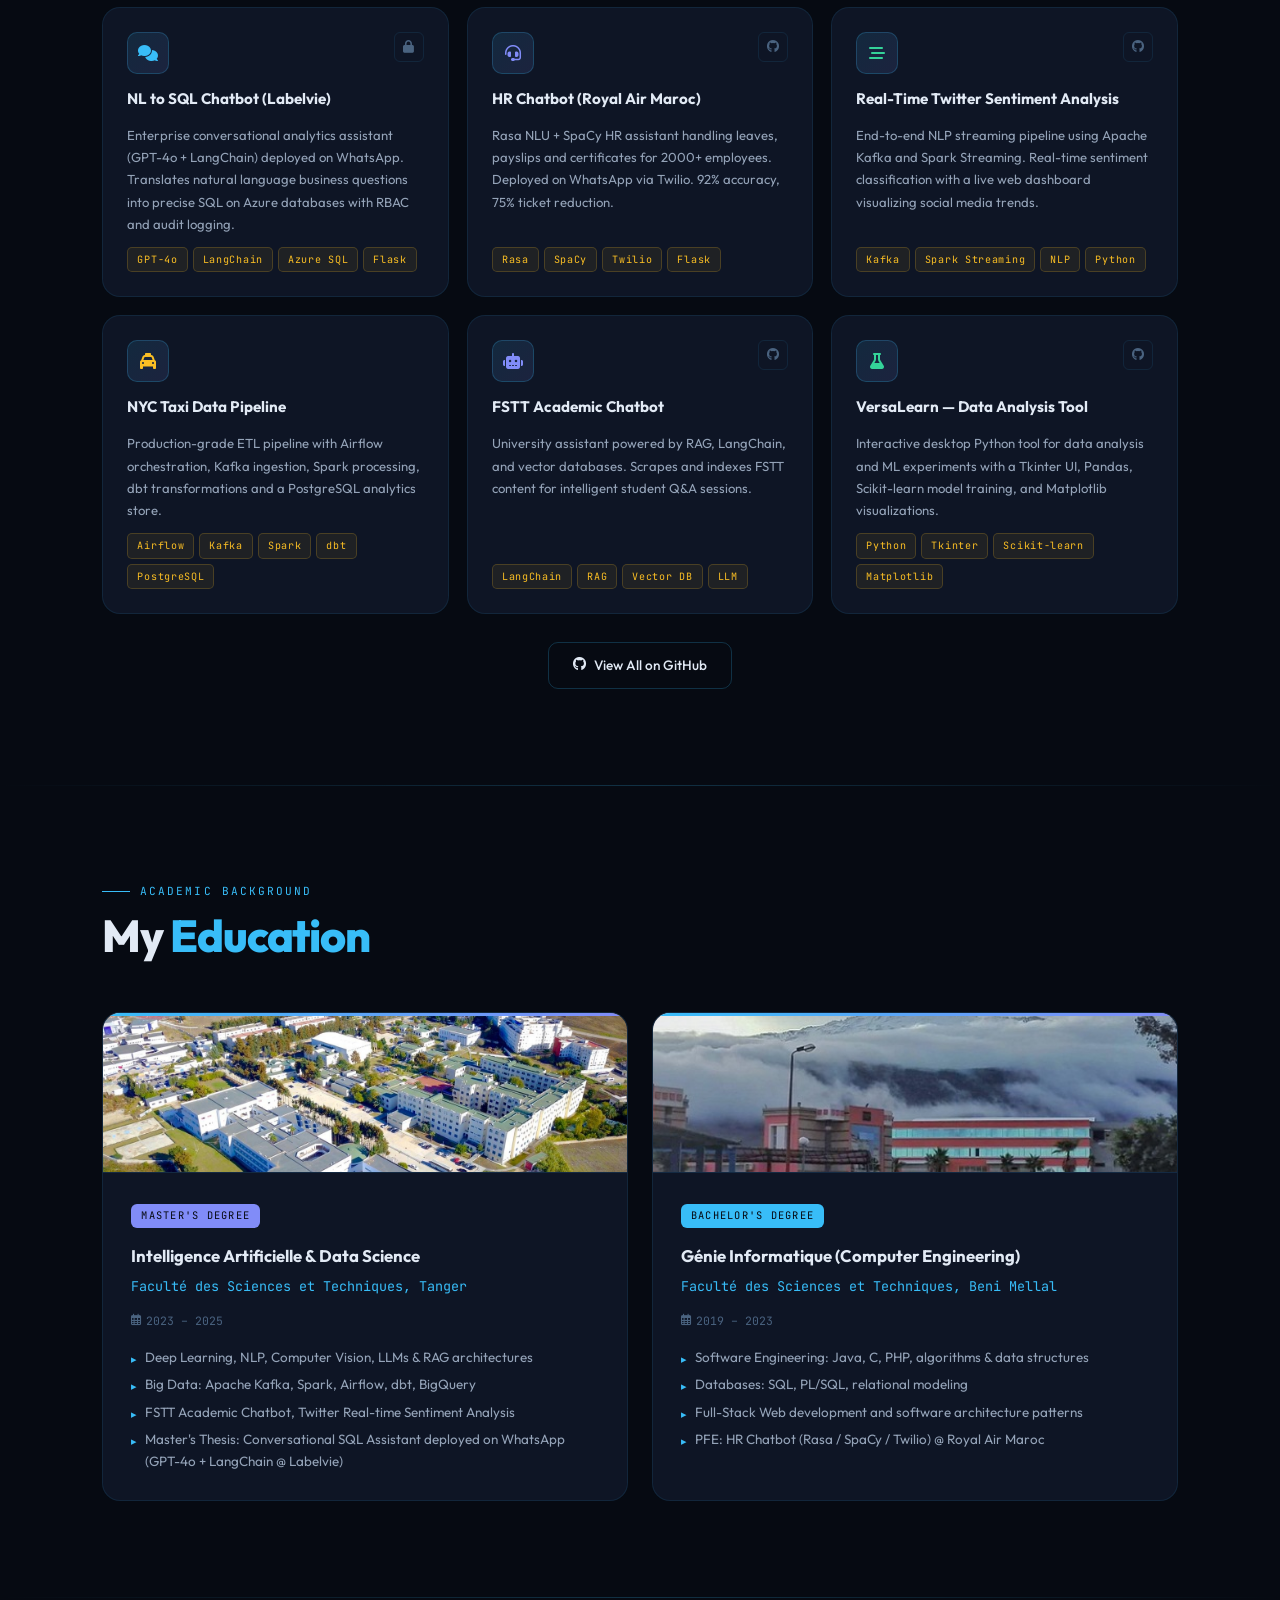
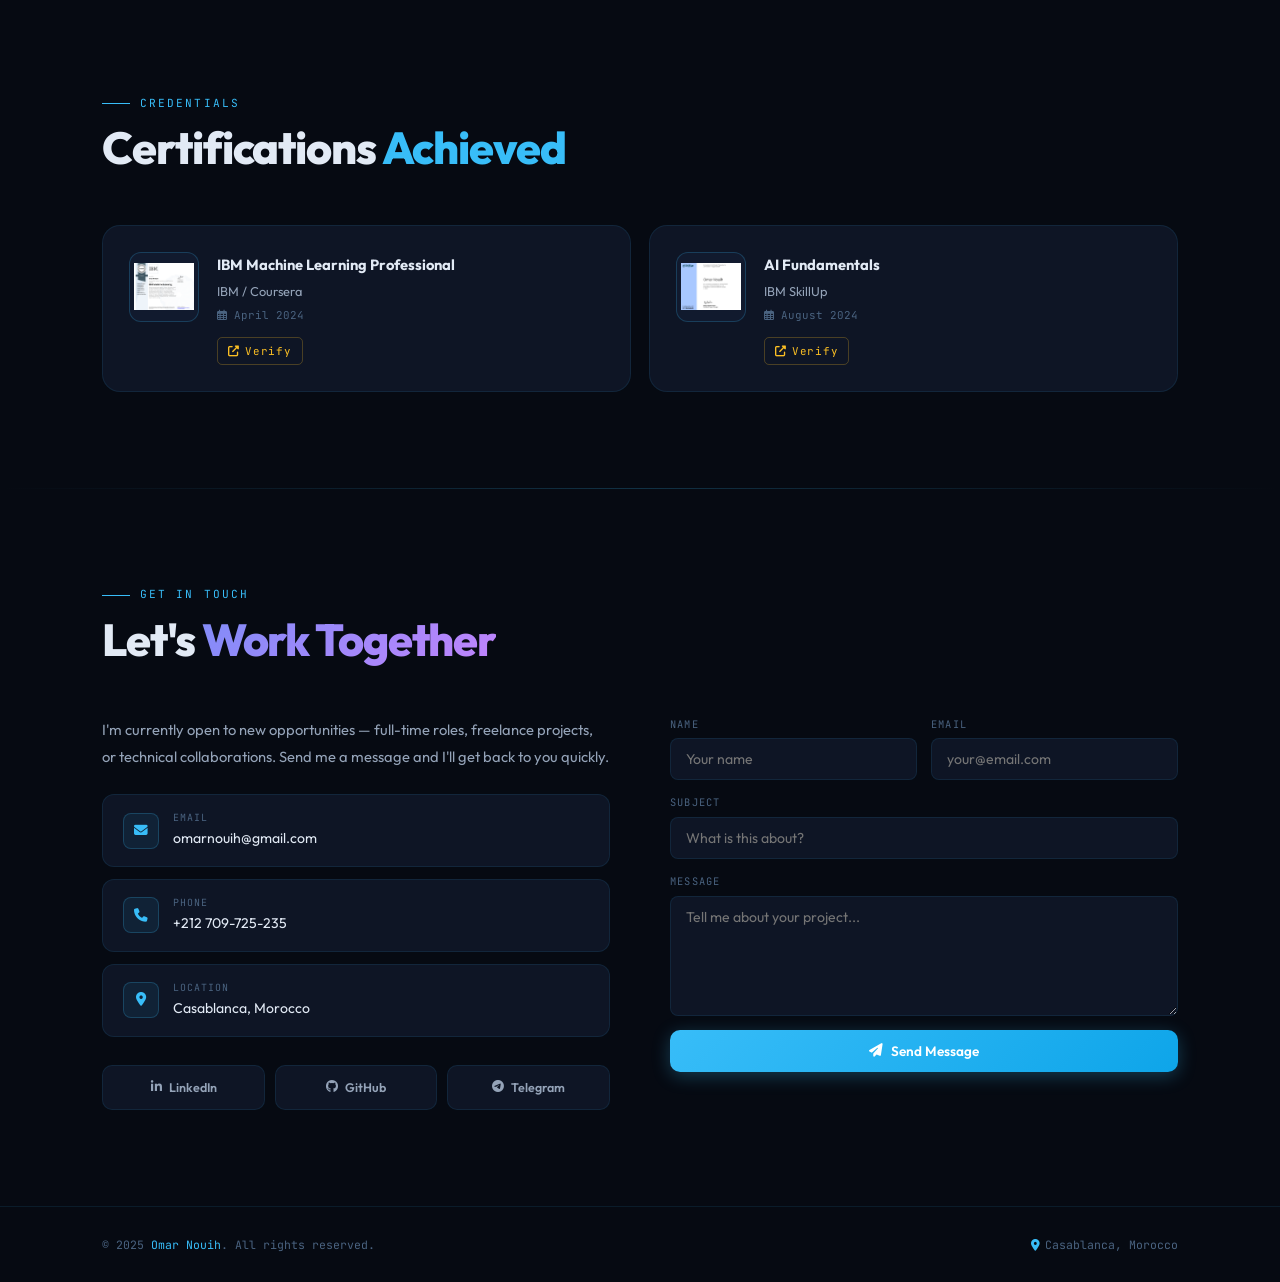
==== commit 3685d1f5: "New version Portfolio" ====
--- a/index.html
+++ b/index.html
@@ -1,878 +1,1227 @@
 <!DOCTYPE html>
 <html lang="en">
 <head>
-    <meta charset="UTF-8">
-    <meta http-equiv="X-UA-Compatible" content="IE=edge">
-    <meta name="viewport" content="width=device-width, initial-scale=1.0">
-    <meta name="keywords" content="jigar sable, portfolio, jigar, full stack dev, personal portfolio lifecodes, portfolio design, portfolio website, personal portfolio" />
-    <meta name="description" content="Welcome to Omar's Portfolio." />
-    <link rel="stylesheet" href="./assets/css/style.css">
-    <link rel="stylesheet" href="https://cdnjs.cloudflare.com/ajax/libs/font-awesome/5.15.3/css/all.min.css" integrity="sha512-iBBXm8fW90+nuLcSKlbmrPcLa0OT92xO1BIsZ+ywDWZCvqsWgccV3gFoRBv0z+8dLJgyAHIhR35VZc2oM/gI1w==" crossorigin="anonymous" referrerpolicy="no-referrer" />
-    <link id='favicon' rel="shortcut icon" href="./assets/images/favicon.png" type="image/x-png">
-        <link href="https://cdnjs.cloudflare.com/ajax/libs/font-awesome/6.0.0/css/all.min.css" rel="stylesheet">
-    <link href="https://fonts.googleapis.com/css2?family=Poppins:wght@300;400;500;600;700;800&display=swap" rel="stylesheet">
-    <title>Portfolio | NOUIH Omar</title>
+  <meta charset="UTF-8">
+  <meta name="viewport" content="width=device-width, initial-scale=1.0">
+  <title>Omar Nouih | AI & Data Engineer | Morocco</title>
+  <meta name="description" content="Omar Nouih is an AI & Data Engineer based in Casablanca, Morocco. Master's in AI & Data Science. Specializing in LLMs, RAG, NLP, real-time data pipelines and BI systems.">
+  <meta name="keywords" content="Omar Nouih, AI Engineer, Data Scientist, Machine Learning, LLM, RAG, LangChain, NLP, Morocco, Casablanca, Python, Power BI, Data Engineer">
+  <meta name="author" content="Omar Nouih">
+  <link rel="canonical" href="https://omarnouih.github.io/Portfolio">
+  <link href="https://fonts.googleapis.com/css2?family=Outfit:wght@300;400;500;600;700;800;900&family=JetBrains+Mono:wght@400;500;700&display=swap" rel="stylesheet">
+  <link href="https://cdnjs.cloudflare.com/ajax/libs/font-awesome/6.4.0/css/all.min.css" rel="stylesheet">
+
+  <style>
+  *, *::before, *::after { margin: 0; padding: 0; box-sizing: border-box; }
+  :root {
+    --bg: #060a12; --surface: #0c1220; --card: #0e1525; --card2: #111a2e;
+    --border: rgba(56,189,248,.1); --border2: rgba(56,189,248,.22);
+    --accent: #38bdf8; --accent2: #818cf8; --green: #34d399; --gold: #fbbf24;
+    --text: #e2eaf5; --sub: #94a3b8; --muted: #4a6380;
+    --sans: 'Outfit', sans-serif; --mono: 'JetBrains Mono', monospace;
+    --r: 12px; --r2: 18px;
+    --glow: 0 0 40px rgba(56,189,248,.12); --glow2: 0 0 40px rgba(129,140,248,.12);
+  }
+  html { scroll-behavior: smooth; }
+  body { background: var(--bg); color: var(--text); font-family: var(--sans); font-size: 15px; line-height: 1.7; overflow-x: hidden; }
+  .grid-bg { position: fixed; inset: 0; pointer-events: none; z-index: 0; background-image: linear-gradient(rgba(56,189,248,.025) 1px,transparent 1px), linear-gradient(90deg,rgba(56,189,248,.025) 1px,transparent 1px); background-size: 64px 64px; }
+  ::-webkit-scrollbar { width: 4px; } ::-webkit-scrollbar-track { background: var(--bg); } ::-webkit-scrollbar-thumb { background: var(--accent2); border-radius: 2px; }
+
+  /* ─── HEADER ─── */
+  header { position: fixed; top: 0; left: 0; right: 0; z-index: 200; display: flex; align-items: center; justify-content: space-between; padding: 0 5%; height: 64px; background: rgba(6,10,18,.92); backdrop-filter: blur(20px); border-bottom: 1px solid var(--border); transition: box-shadow .3s; }
+  header.scrolled { box-shadow: 0 4px 32px rgba(0,0,0,.5); }
+  .logo { font-family: var(--sans); font-weight: 800; font-size: 1.05rem; color: var(--text); text-decoration: none; }
+  .logo span { color: var(--accent); }
+  nav { display: flex; align-items: center; gap: 2px; }
+  nav a { font-family: var(--sans); font-size: .82rem; font-weight: 500; color: var(--sub); text-decoration: none; padding: 6px 14px; border-radius: 8px; transition: all .2s; }
+  nav a:hover { color: var(--text); background: rgba(255,255,255,.05); }
+  nav a.active { color: var(--accent); }
+  .nav-hire { margin-left: 8px; font-size: .8rem !important; font-weight: 600 !important; color: var(--bg) !important; background: linear-gradient(135deg,var(--accent),#0ea5e9) !important; border-radius: 8px !important; padding: 7px 18px !important; }
+  #menu-btn { display: none; background: none; border: none; color: var(--accent); font-size: 1.2rem; cursor: pointer; }
+
+  /* ─── BLOBS ─── */
+  .blob { position: fixed; border-radius: 50%; pointer-events: none; filter: blur(90px); opacity: .3; }
+  .blob-1 { width: 500px; height: 500px; background: rgba(56,189,248,.14); top: -80px; right: 80px; animation: blobDrift 9s ease-in-out infinite; }
+  .blob-2 { width: 420px; height: 420px; background: rgba(129,140,248,.1); bottom: -60px; left: -60px; animation: blobDrift 13s ease-in-out infinite reverse; }
+  @keyframes blobDrift { 0%,100% { transform: translate(0,0) scale(1); } 50% { transform: translate(20px,-22px) scale(1.07); } }
+
+  /* ─── HERO ─── */
+  #home {
+    min-height: 100vh;
+    display: grid;
+    grid-template-columns: 1fr 380px;
+    align-items: center;
+    gap: 80px;
+    padding: 100px 8% 80px;
+    position: relative; z-index: 1;
+  }
+  .hero-eyebrow { display: inline-flex; align-items: center; gap: 8px; font-family: var(--mono); font-size: .72rem; letter-spacing: .14em; text-transform: uppercase; color: var(--accent); background: rgba(56,189,248,.07); border: 1px solid rgba(56,189,248,.18); border-radius: 100px; padding: 5px 16px; margin-bottom: 22px; }
+  .dot-green { width: 6px; height: 6px; border-radius: 50%; background: var(--green); box-shadow: 0 0 8px var(--green); animation: dotPulse 2s ease-in-out infinite; }
+  @keyframes dotPulse { 0%,100% { opacity: 1; } 50% { opacity: .3; } }
+  .hero-name { font-family: var(--sans); font-size: clamp(2.8rem,5.5vw,5.2rem); font-weight: 900; line-height: 1.02; letter-spacing: -.03em; margin-bottom: 16px; }
+  .hero-name .grad { background: linear-gradient(135deg,var(--accent) 0%,var(--accent2) 100%); -webkit-background-clip: text; -webkit-text-fill-color: transparent; }
+  .hero-role { font-family: var(--mono); font-size: .95rem; color: var(--sub); margin-bottom: 22px; min-height: 1.5em; }
+  .cursor { display: inline-block; width: 2px; height: .9em; background: var(--accent); margin-left: 2px; animation: blink 1s step-end infinite; vertical-align: middle; }
+  @keyframes blink { 0%,100% { opacity: 1; } 50% { opacity: 0; } }
+  .hero-bio { font-size: .95rem; color: var(--sub); max-width: 520px; line-height: 1.85; margin-bottom: 36px; }
+  .hero-actions { display: flex; gap: 12px; flex-wrap: wrap; margin-bottom: 40px; }
+  .btn-solid { display: inline-flex; align-items: center; gap: 8px; font-family: var(--sans); font-size: .85rem; font-weight: 600; color: #fff; background: linear-gradient(135deg,var(--accent),#0ea5e9); border: none; border-radius: 10px; padding: 12px 26px; cursor: pointer; text-decoration: none; box-shadow: 0 4px 18px rgba(56,189,248,.28); transition: all .25s; }
+  .btn-solid:hover { transform: translateY(-2px); box-shadow: 0 8px 28px rgba(56,189,248,.38); }
+  .btn-ghost { display: inline-flex; align-items: center; gap: 8px; font-family: var(--sans); font-size: .85rem; font-weight: 500; color: var(--text); background: transparent; border: 1px solid var(--border2); border-radius: 10px; padding: 11px 24px; cursor: pointer; text-decoration: none; transition: all .25s; }
+  .btn-ghost:hover { border-color: var(--accent); color: var(--accent); background: rgba(56,189,248,.06); }
+  .hero-socials { display: flex; gap: 10px; }
+  .hero-socials a { width: 40px; height: 40px; display: grid; place-items: center; border: 1px solid var(--border); border-radius: 10px; color: var(--sub); text-decoration: none; font-size: .9rem; transition: all .2s; }
+  .hero-socials a:hover { color: var(--accent); border-color: var(--accent); background: rgba(56,189,248,.07); transform: translateY(-2px); }
+  .hero-kpis { display: flex; margin-top: 44px; background: var(--card); border: 1px solid var(--border); border-radius: var(--r2); overflow: hidden; }
+  .hero-kpi { flex: 1; padding: 18px 16px; text-align: center; border-right: 1px solid var(--border); }
+  .hero-kpi:last-child { border-right: none; }
+  .hero-kpi-val { font-family: var(--sans); font-size: 1.5rem; font-weight: 800; color: var(--accent); line-height: 1; }
+  .hero-kpi-lbl { font-family: var(--mono); font-size: .6rem; letter-spacing: .1em; text-transform: uppercase; color: var(--muted); margin-top: 5px; }
+
+  /* ─── HERO VISUAL (no floating chips overlapping photo) ─── */
+  .hero-visual {
+    position: relative; z-index: 1;
+    display: flex; flex-direction: column; align-items: center; gap: 20px;
+  }
+  .avatar-wrap {
+    position: relative;
+    width: 300px; height: 300px;
+  }
+  .ring-outer { position: absolute; inset: -18px; border-radius: 50%; border: 1px solid rgba(56,189,248,.18); animation: spin 18s linear infinite; }
+  .ring-inner { position: absolute; inset: -9px; border-radius: 50%; border: 1px dashed rgba(129,140,248,.22); animation: spin 12s linear infinite reverse; }
+  @keyframes spin { to { transform: rotate(360deg); } }
+  .avatar-img { width: 300px; height: 300px; border-radius: 50%; object-fit: cover; object-position: top center; border: 3px solid rgba(56,189,248,.28); box-shadow: 0 0 60px rgba(56,189,248,.2), 0 0 120px rgba(129,140,248,.1); display: block; background: var(--card); }
+  .avatar-upload-label { position: absolute; inset: 0; border-radius: 50%; display: flex; flex-direction: column; align-items: center; justify-content: center; gap: 6px; cursor: pointer; background: rgba(6,10,18,.75); opacity: 0; transition: opacity .25s; font-size: .78rem; font-weight: 600; color: var(--accent); font-family: var(--sans); }
+  .avatar-wrap:hover .avatar-upload-label { opacity: 1; }
+  #avatar-input { display: none; }
+  .status-badge { display: inline-flex; align-items: center; gap: 8px; font-family: var(--mono); font-size: .72rem; letter-spacing: .1em; color: var(--green); background: rgba(52,211,153,.07); border: 1px solid rgba(52,211,153,.2); border-radius: 100px; padding: 7px 18px; }
+
+  /* chips BELOW the photo, not overlapping */
+  .hero-chips {
+    display: flex; flex-wrap: wrap; gap: 8px; justify-content: center; max-width: 320px;
+  }
+  .chip { display: inline-flex; align-items: center; gap: 7px; background: var(--card2); border: 1px solid var(--border2); border-radius: 10px; padding: 7px 14px; font-family: var(--mono); font-size: .68rem; color: var(--accent); white-space: nowrap; }
+  .chip strong { font-family: var(--sans); font-size: .88rem; font-weight: 800; color: var(--text); }
+
+  /* ─── SECTION SHARED ─── */
+  section { padding: 96px 8%; position: relative; z-index: 1; }
+  .sec-eyebrow { font-family: var(--mono); font-size: .7rem; letter-spacing: .18em; text-transform: uppercase; color: var(--accent); display: flex; align-items: center; gap: 10px; margin-bottom: 10px; }
+  .sec-eyebrow::before { content: ''; width: 28px; height: 1px; background: var(--accent); }
+  .sec-title { font-family: var(--sans); font-size: clamp(1.9rem,3.5vw,2.8rem); font-weight: 800; letter-spacing: -.025em; line-height: 1.1; margin-bottom: 52px; }
+  .sec-title .hi { color: var(--accent); }
+  .sec-title .gr { background: linear-gradient(135deg,var(--accent2),#c084fc); -webkit-background-clip: text; -webkit-text-fill-color: transparent; }
+  .div { height: 1px; background: linear-gradient(90deg,transparent,var(--border2),transparent); }
+
+  /* ─── EXPERIENCE: ONE CARD PER VIEW ─── */
+  .exp-carousel-outer {
+    position: relative;
+  }
+  .exp-nav-bar {
+    display: flex;
+    align-items: center;
+    justify-content: space-between;
+    margin-bottom: 28px;
+    flex-wrap: wrap;
+    gap: 14px;
+  }
+  .exp-dots {
+    display: flex;
+    gap: 8px;
+    align-items: center;
+  }
+  .exp-dot {
+    width: 8px; height: 8px;
+    border-radius: 50%;
+    border: 1px solid var(--border2);
+    background: transparent;
+    cursor: pointer;
+    transition: all .2s;
+    padding: 0;
+  }
+  .exp-dot.active {
+    background: var(--accent);
+    border-color: var(--accent);
+    width: 24px;
+    border-radius: 4px;
+  }
+  .exp-arrows {
+    display: flex;
+    gap: 8px;
+  }
+  .exp-arrow {
+    width: 38px; height: 38px;
+    display: grid; place-items: center;
+    background: var(--card);
+    border: 1px solid var(--border2);
+    border-radius: 10px;
+    color: var(--accent);
+    cursor: pointer;
+    transition: all .2s;
+    font-size: .8rem;
+  }
+  .exp-arrow:hover { background: rgba(56,189,248,.1); }
+  .exp-arrow:disabled { opacity: .3; cursor: default; }
+  .exp-counter {
+    font-family: var(--mono);
+    font-size: .72rem;
+    color: var(--muted);
+  }
+
+  .exp-track-wrapper {
+    overflow: hidden;
+    border-radius: var(--r2);
+    width: 100%;
+  }
+  .exp-track {
+    display: flex;
+    width: 100%;
+    transition: transform .5s cubic-bezier(.4,0,.2,1);
+    will-change: transform;
+  }
+  .exp-card {
+    width: 100%;
+    flex: 0 0 100%;
+    background: var(--card);
+    border: 1px solid var(--border);
+    border-radius: var(--r2);
+    overflow: hidden;
+  }
+
+  .exp-card-inner {
+    display: grid;
+    grid-template-columns: 300px 1fr;
+    min-height: 520px;
+  }
+
+  /* left panel */
+  .exp-left {
+    background: linear-gradient(180deg, rgba(56,189,248,.05) 0%, rgba(129,140,248,.04) 100%);
+    border-right: 1px solid var(--border);
+    padding: 36px 28px;
+    display: flex;
+    flex-direction: column;
+    gap: 20px;
+  }
+  .exp-logo {
+    width: 60px; height: 60px;
+    border-radius: 14px;
+    border: 1px solid var(--border2);
+    background: rgba(56,189,248,.07);
+    display: grid; place-items: center;
+    font-family: var(--sans); font-size: .85rem; font-weight: 800; color: var(--accent);
+    overflow: hidden;
+  }
+  .exp-logo img { width: 100%; height: 100%; object-fit: contain; border-radius: 12px; }
+  .exp-role { font-size: 1.1rem; font-weight: 800; color: var(--text); line-height: 1.3; margin-bottom: 5px; }
+  .exp-company { font-family: var(--mono); font-size: .8rem; color: var(--accent); margin-bottom: 14px; display: flex; align-items: center; gap: 5px; text-decoration: none; }
+  .exp-company:hover { opacity: .75; }
+  .badge { font-family: var(--mono); font-size: .63rem; letter-spacing: .08em; border-radius: 6px; padding: 4px 10px; display: inline-flex; align-items: center; gap: 5px; }
+  .b-type { color: var(--accent2); background: rgba(129,140,248,.1); border: 1px solid rgba(129,140,248,.2); }
+  .b-date { color: var(--sub); background: rgba(148,163,184,.07); border: 1px solid rgba(148,163,184,.12); }
+  .b-now { color: var(--green); background: rgba(52,211,153,.07); border: 1px solid rgba(52,211,153,.18); }
+  .b-now .bdot { width: 5px; height: 5px; border-radius: 50%; background: var(--green); animation: dotPulse 2s ease-in-out infinite; }
+  .exp-badges { display: flex; flex-direction: column; gap: 6px; }
+
+  .exp-metrics-side {
+    margin-top: auto;
+    display: flex;
+    flex-direction: column;
+    gap: 10px;
+  }
+  .esm { background: rgba(56,189,248,.05); border: 1px solid var(--border); border-radius: var(--r); padding: 12px 16px; }
+  .esm-v { font-family: var(--sans); font-size: 1.4rem; font-weight: 800; color: var(--accent); }
+  .esm-l { font-family: var(--mono); font-size: .6rem; letter-spacing: .1em; text-transform: uppercase; color: var(--muted); margin-top: 2px; }
+
+  /* right panel */
+  .exp-right { padding: 36px 40px; display: flex; flex-direction: column; gap: 22px; overflow-y: auto; }
+  .exp-summary-box {
+    background: rgba(56,189,248,.04);
+    border-left: 3px solid var(--accent);
+    border-radius: 0 var(--r) var(--r) 0;
+    padding: 16px 20px;
+    font-size: .92rem; color: var(--sub); line-height: 1.85;
+  }
+  .exp-section-title { font-family: var(--mono); font-size: .68rem; letter-spacing: .14em; text-transform: uppercase; color: var(--accent); margin-bottom: 12px; display: flex; align-items: center; gap: 8px; }
+  .exp-section-title::before { content: ''; width: 16px; height: 1px; background: var(--accent); }
+  .exp-points { list-style: none; display: grid; gap: 10px; }
+  .exp-points li { display: flex; gap: 12px; align-items: flex-start; font-size: .875rem; color: var(--sub); line-height: 1.75; }
+  .arr { flex-shrink: 0; margin-top: 5px; width: 18px; height: 18px; background: rgba(56,189,248,.1); border: 1px solid rgba(56,189,248,.22); border-radius: 5px; display: grid; place-items: center; color: var(--accent); font-size: .52rem; }
+  .exp-points li strong { color: var(--text); }
+  .stack { display: flex; flex-wrap: wrap; gap: 6px; }
+  .tag { font-family: var(--mono); font-size: .65rem; letter-spacing: .06em; color: var(--sub); background: rgba(148,163,184,.06); border: 1px solid rgba(148,163,184,.12); border-radius: 6px; padding: 3px 9px; }
+
+  /* ─── ABOUT ─── */
+  #about { display: grid; grid-template-columns: 1fr 380px; gap: 64px; align-items: start; }
+  .about-card { background: var(--card); border: 1px solid var(--border); border-radius: var(--r2); padding: 28px; margin-bottom: 16px; }
+  .about-card p { color: var(--sub); font-size: .92rem; line-height: 1.9; }
+  .about-card p strong { color: var(--text); }
+  .about-grid { display: grid; grid-template-columns: 1fr 1fr; gap: 12px; }
+  .about-item { background: var(--card); border: 1px solid var(--border); border-radius: var(--r); padding: 14px 18px; transition: border-color .25s; }
+  .about-item:hover { border-color: var(--accent); }
+  .about-item .lbl { font-family: var(--mono); font-size: .62rem; letter-spacing: .12em; text-transform: uppercase; color: var(--muted); margin-bottom: 3px; }
+  .about-item .val { font-size: .88rem; font-weight: 500; color: var(--text); }
+  .lang-row { display: flex; gap: 10px; flex-wrap: wrap; margin-top: 16px; }
+  .lang-badge { display: flex; align-items: center; gap: 6px; font-size: .82rem; font-weight: 500; color: var(--text); background: var(--card); border: 1px solid var(--border); border-radius: 8px; padding: 8px 14px; }
+  .lang-level { font-size: .72rem; color: var(--muted); margin-left: 4px; }
+  .principle-card { background: var(--card); border: 1px solid var(--border); border-radius: var(--r); padding: 20px 22px; margin-bottom: 12px; display: flex; gap: 12px; align-items: flex-start; transition: border-color .3s; }
+  .principle-card:hover { border-color: var(--border2); }
+  .p-icon { width: 34px; height: 34px; flex-shrink: 0; border-radius: 8px; display: grid; place-items: center; font-size: .85rem; }
+
+  /* About portrait */
+  .about-portrait-col { position: sticky; top: 88px; display: flex; flex-direction: column; gap: 16px; }
+  .about-portrait-frame {
+    position: relative;
+    width: 100%;
+    border-radius: 20px;
+    overflow: hidden;
+    border: 1px solid var(--border2);
+    box-shadow: 0 0 60px rgba(56,189,248,.12), 0 24px 60px rgba(0,0,0,.5);
+  }
+  .about-portrait-frame::before {
+    content: '';
+    position: absolute;
+    inset: 0;
+    background: linear-gradient(180deg, transparent 55%, rgba(6,10,18,.95) 100%);
+    z-index: 1;
+    pointer-events: none;
+  }
+  .about-portrait-frame img {
+    width: 100%;
+    height: 520px;
+    object-fit: cover;
+    object-position: center 10%;
+    display: block;
+    filter: brightness(.95) contrast(1.05);
+  }
+  .about-portrait-caption {
+    position: absolute;
+    bottom: 0; left: 0; right: 0;
+    z-index: 2;
+    padding: 24px 22px 22px;
+  }
+  .about-portrait-name {
+    font-family: var(--sans);
+    font-size: 1.15rem;
+    font-weight: 800;
+    color: var(--text);
+    margin-bottom: 4px;
+  }
+  .about-portrait-title {
+    font-family: var(--mono);
+    font-size: .7rem;
+    letter-spacing: .1em;
+    color: var(--accent);
+  }
+  .about-portrait-accent {
+    position: absolute;
+    top: 0; left: 0; right: 0;
+    height: 3px;
+    background: linear-gradient(90deg, var(--accent), var(--accent2));
+    z-index: 2;
+  }
+
+  /* ─── SKILLS ─── */
+  .skills-grid { display: grid; grid-template-columns: repeat(auto-fill,minmax(280px,1fr)); gap: 18px; }
+  .skill-card { background: var(--card); border: 1px solid var(--border); border-radius: var(--r2); padding: 24px; transition: all .3s; }
+  .skill-card:hover { border-color: var(--border2); box-shadow: var(--glow); }
+  .skill-card-title { font-family: var(--mono); font-size: .68rem; letter-spacing: .14em; text-transform: uppercase; color: var(--accent); margin-bottom: 16px; display: flex; align-items: center; gap: 8px; }
+  .pills { display: flex; flex-wrap: wrap; gap: 7px; }
+  .pill { font-size: .8rem; font-weight: 500; color: var(--text); background: rgba(255,255,255,.04); border: 1px solid var(--border); border-radius: 7px; padding: 5px 12px; transition: all .2s; cursor: default; }
+  .pill:hover { border-color: var(--accent); color: var(--accent); background: rgba(56,189,248,.07); }
+
+  /* ─── PROJECTS ─── */
+  .projects-wrapper { display: grid; gap: 20px; }
+  .proj-featured { background: var(--card); border: 1px solid var(--border2); border-radius: var(--r2); overflow: hidden; display: grid; grid-template-columns: 1fr 1fr; position: relative; transition: box-shadow .3s; }
+  .proj-featured:hover { box-shadow: var(--glow2); }
+  .proj-featured::before { content: ''; position: absolute; top: 0; left: 0; right: 0; height: 3px; background: linear-gradient(90deg,var(--accent),var(--accent2)); }
+  .pf-left { padding: 36px; border-right: 1px solid var(--border); }
+  .pf-right { padding: 36px; display: flex; flex-direction: column; gap: 16px; }
+  .proj-feat-badge { display: inline-flex; align-items: center; gap: 6px; font-family: var(--mono); font-size: .65rem; letter-spacing: .12em; text-transform: uppercase; color: var(--bg); background: linear-gradient(135deg,var(--accent),var(--accent2)); border-radius: 100px; padding: 4px 14px; margin-bottom: 16px; }
+  .proj-title { font-family: var(--sans); font-size: 1.3rem; font-weight: 800; color: var(--text); margin-bottom: 12px; }
+  .proj-desc { font-size: .875rem; color: var(--sub); line-height: 1.8; margin-bottom: 18px; }
+  .ptags { display: flex; flex-wrap: wrap; gap: 6px; margin-bottom: 20px; }
+  .ptag { font-family: var(--mono); font-size: .63rem; letter-spacing: .07em; color: var(--gold); background: rgba(251,191,36,.07); border: 1px solid rgba(251,191,36,.2); border-radius: 5px; padding: 3px 9px; }
+  .proj-links-row { display: flex; gap: 10px; }
+  .pl { display: inline-flex; align-items: center; gap: 6px; font-family: var(--sans); font-size: .8rem; font-weight: 600; text-decoration: none; border-radius: 8px; padding: 9px 18px; transition: all .2s; }
+  .pl-solid { color: #fff; background: linear-gradient(135deg,var(--accent),#0ea5e9); box-shadow: 0 2px 12px rgba(56,189,248,.25); }
+  .pl-solid:hover { transform: translateY(-1px); }
+  .pl-ghost { color: var(--sub); border: 1px solid var(--border2); }
+  .pl-ghost:hover { color: var(--accent); border-color: var(--accent); }
+  .feat-point { background: rgba(56,189,248,.04); border: 1px solid var(--border); border-radius: var(--r); padding: 14px 16px; display: flex; align-items: flex-start; gap: 12px; transition: border-color .2s; }
+  .feat-point:hover { border-color: var(--border2); }
+  .fp-icon { width: 32px; height: 32px; flex-shrink: 0; border-radius: 8px; display: grid; place-items: center; font-size: .8rem; }
+  .fp-t { font-size: .82rem; font-weight: 700; color: var(--text); margin-bottom: 3px; }
+  .fp-d { font-size: .78rem; color: var(--sub); }
+  .feat-metrics { display: grid; grid-template-columns: repeat(3,1fr); border: 1px solid var(--border); border-radius: var(--r); overflow: hidden; }
+  .fm { padding: 14px 10px; text-align: center; border-right: 1px solid var(--border); }
+  .fm:last-child { border-right: none; }
+  .fm-v { font-family: var(--sans); font-size: 1.15rem; font-weight: 800; color: var(--accent); }
+  .fm-l { font-family: var(--mono); font-size: .58rem; letter-spacing: .1em; text-transform: uppercase; color: var(--muted); margin-top: 3px; }
+  .proj-cards { display: grid; grid-template-columns: repeat(auto-fill,minmax(280px,1fr)); gap: 18px; }
+  .proj-card { background: var(--card); border: 1px solid var(--border); border-radius: var(--r2); padding: 24px; display: flex; flex-direction: column; gap: 12px; transition: all .3s; }
+  .proj-card:hover { border-color: var(--border2); transform: translateY(-3px); box-shadow: var(--glow); }
+  .pc-top { display: flex; justify-content: space-between; align-items: flex-start; }
+  .pc-icon { width: 42px; height: 42px; background: linear-gradient(135deg,rgba(56,189,248,.12),rgba(129,140,248,.12)); border: 1px solid var(--border2); border-radius: 10px; display: grid; place-items: center; font-size: 1rem; color: var(--accent); }
+  .pc-links { display: flex; gap: 6px; }
+  .pc-links a { width: 30px; height: 30px; display: grid; place-items: center; border: 1px solid var(--border); border-radius: 6px; color: var(--muted); text-decoration: none; font-size: .78rem; transition: all .2s; }
+  .pc-links a:hover { color: var(--accent); border-color: var(--accent); }
+  .pc-name { font-family: var(--sans); font-size: .95rem; font-weight: 700; color: var(--text); }
+  .pc-desc { font-size: .82rem; color: var(--sub); line-height: 1.7; flex: 1; }
+  .pc-tags { display: flex; flex-wrap: wrap; gap: 5px; margin-top: auto; }
+
+  /* ─── EDUCATION ─── */
+  .edu-grid { display: grid; grid-template-columns: 1fr 1fr; gap: 24px; }
+  .edu-card { background: var(--card); border: 1px solid var(--border); border-radius: var(--r2); overflow: hidden; position: relative; transition: all .3s; }
+  .edu-card::before { content: ''; position: absolute; top: 0; left: 0; right: 0; height: 3px; background: linear-gradient(90deg,var(--accent),var(--accent2)); }
+  .edu-card:hover { border-color: var(--border2); box-shadow: var(--glow); transform: translateY(-3px); }
+  .edu-img { width: 100%; height: 160px; object-fit: cover; display: block; border-bottom: 1px solid var(--border); background: var(--card2); }
+  .edu-img-placeholder { width: 100%; height: 160px; background: linear-gradient(135deg, rgba(56,189,248,.08), rgba(129,140,248,.06)); border-bottom: 1px solid var(--border); display: flex; align-items: center; justify-content: center; color: var(--muted); font-family: var(--mono); font-size: .7rem; letter-spacing: .1em; }
+  .edu-body { padding: 28px; }
+  .edu-lv { font-family: var(--mono); font-size: .65rem; letter-spacing: .12em; text-transform: uppercase; color: var(--bg); background: var(--accent2); border-radius: 6px; padding: 3px 10px; display: inline-block; margin-bottom: 14px; }
+  .edu-deg { font-family: var(--sans); font-size: 1.05rem; font-weight: 700; color: var(--text); margin-bottom: 5px; }
+  .edu-sch { font-size: .84rem; color: var(--accent); font-family: var(--mono); margin-bottom: 8px; }
+  .edu-yr { font-family: var(--mono); font-size: .72rem; color: var(--muted); display: inline-flex; align-items: center; gap: 5px; margin-bottom: 16px; }
+  .edu-hi { list-style: none; display: grid; gap: 6px; }
+  .edu-hi li { font-size: .84rem; color: var(--sub); padding-left: 14px; position: relative; line-height: 1.6; }
+  .edu-hi li::before { content: '▸'; position: absolute; left: 0; color: var(--accent); font-size: .7rem; top: 4px; }
+
+  /* ─── CERTIFICATIONS ─── */
+  .cert-grid { display: grid; grid-template-columns: 1fr 1fr; gap: 18px; }
+  .cert-card { background: var(--card); border: 1px solid var(--border); border-radius: var(--r2); padding: 26px; display: flex; gap: 18px; transition: all .3s; }
+  .cert-card:hover { border-color: rgba(251,191,36,.3); box-shadow: 0 0 30px rgba(251,191,36,.08); transform: translateY(-2px); }
+  .cert-icon { width: 50px; height: 50px; flex-shrink: 0; border-radius: 12px; background: linear-gradient(135deg,rgba(251,191,36,.12),rgba(245,158,11,.08)); border: 1px solid rgba(251,191,36,.25); display: grid; place-items: center; font-size: 1.2rem; color: var(--gold); }
+  .cert-icon-img { width: 70px; height: 70px; flex-shrink: 0; border-radius: 12px; border: 1px solid var(--border2); overflow: hidden; background: var(--card2); display: grid; place-items: center; }
+  .cert-icon-img img { width: 100%; height: 100%; object-fit: contain; padding: 4px; }
+  .cert-name { font-family: var(--sans); font-size: .92rem; font-weight: 700; color: var(--text); margin-bottom: 4px; }
+  .cert-issuer { font-size: .8rem; color: var(--sub); margin-bottom: 4px; }
+  .cert-date { font-family: var(--mono); font-size: .68rem; color: var(--muted); margin-bottom: 12px; }
+  .cert-verify { display: inline-flex; align-items: center; gap: 5px; font-family: var(--mono); font-size: .68rem; letter-spacing: .07em; color: var(--gold); text-decoration: none; border: 1px solid rgba(251,191,36,.25); border-radius: 5px; padding: 4px 10px; transition: all .2s; }
+  .cert-verify:hover { background: rgba(251,191,36,.1); }
+
+  /* ─── CONTACT ─── */
+  .contact-wrap { display: grid; grid-template-columns: 1fr 1fr; gap: 60px; align-items: start; }
+  .contact-cards { display: flex; flex-direction: column; gap: 12px; margin-bottom: 28px; }
+  .contact-card { display: flex; align-items: center; gap: 14px; background: var(--card); border: 1px solid var(--border); border-radius: var(--r); padding: 15px 20px; text-decoration: none; color: var(--text); transition: all .25s; }
+  .contact-card:hover { border-color: var(--accent); color: var(--accent); transform: translateX(4px); }
+  .cc-icon { width: 36px; height: 36px; display: grid; place-items: center; background: rgba(56,189,248,.08); border: 1px solid var(--border2); border-radius: 8px; color: var(--accent); font-size: .85rem; flex-shrink: 0; }
+  .cc-lbl { font-family: var(--mono); font-size: .62rem; letter-spacing: .1em; text-transform: uppercase; color: var(--muted); }
+  .cc-val { font-size: .88rem; }
+  .soc-row { display: flex; gap: 10px; }
+  .soc-btn { flex: 1; display: flex; align-items: center; justify-content: center; gap: 7px; font-size: .78rem; font-weight: 600; color: var(--sub); background: var(--card); border: 1px solid var(--border); border-radius: 10px; padding: 11px; text-decoration: none; transition: all .2s; }
+  .soc-btn:hover { color: var(--accent); border-color: var(--accent); }
+  .form-wrap { display: flex; flex-direction: column; gap: 14px; }
+  .form-row2 { display: grid; grid-template-columns: 1fr 1fr; gap: 14px; }
+  .field { display: flex; flex-direction: column; gap: 5px; }
+  .field label { font-family: var(--mono); font-size: .65rem; letter-spacing: .12em; text-transform: uppercase; color: var(--muted); }
+  .field input, .field textarea { background: var(--card); border: 1px solid var(--border); border-radius: 8px; color: var(--text); font-family: var(--sans); font-size: .88rem; padding: 11px 15px; outline: none; transition: border-color .2s; width: 100%; }
+  .field input:focus, .field textarea:focus { border-color: var(--accent); }
+  .field textarea { min-height: 120px; resize: vertical; }
+
+  /* ─── FOOTER ─── */
+  footer { border-top: 1px solid var(--border); padding: 28px 8%; display: flex; align-items: center; justify-content: space-between; flex-wrap: wrap; gap: 12px; }
+  footer p { font-family: var(--mono); font-size: .72rem; color: var(--muted); }
+  footer a { color: var(--accent); text-decoration: none; }
+
+  /* ─── BACK TO TOP ─── */
+  #back-top { position: fixed; bottom: 28px; right: 28px; z-index: 99; width: 42px; height: 42px; display: grid; place-items: center; background: var(--card2); border: 1px solid var(--border2); border-radius: 10px; color: var(--accent); font-size: .85rem; text-decoration: none; opacity: 0; pointer-events: none; transition: all .3s; }
+  #back-top.show { opacity: 1; pointer-events: all; }
+  #back-top:hover { background: var(--accent); color: var(--bg); }
+
+  /* ─── REVEAL ─── */
+  .reveal { opacity: 0; transform: translateY(24px); transition: opacity .65s ease, transform .65s ease; }
+  .reveal.in { opacity: 1; transform: none; }
+
+  /* ─── RESPONSIVE ─── */
+  @media(max-width:960px) {
+    #home { grid-template-columns: 1fr; text-align: center; padding-top: 96px; }
+    .hero-text { order: 2; } .hero-visual { order: 1; }
+    .hero-bio { margin: 0 auto 36px; }
+    .hero-actions { justify-content: center; }
+    .hero-socials { justify-content: center; }
+    .hero-kpis { max-width: 400px; margin: 44px auto 0; }
+    .hero-chips { margin: 0 auto; }
+    .exp-card-inner { grid-template-columns: 1fr; }
+    .exp-left { border-right: none; border-bottom: 1px solid var(--border); }
+    #about { grid-template-columns: 1fr; gap: 40px; }
+    .about-portrait-col { position: static; }
+    .about-portrait-frame img { height: 340px; object-position: center 5%; }
+    .skills-grid { grid-template-columns: 1fr; }
+    .proj-featured { grid-template-columns: 1fr; }
+    .pf-left { border-right: none; border-bottom: 1px solid var(--border); }
+    .edu-grid, .cert-grid, .contact-wrap, .form-row2 { grid-template-columns: 1fr; }
+    nav { display: none; flex-direction: column; position: fixed; top: 64px; left: 0; right: 0; background: rgba(6,10,18,.97); padding: 20px 5%; border-bottom: 1px solid var(--border); z-index: 199; }
+    nav.open { display: flex; }
+    #menu-btn { display: block; }
+  }
+  </style>
 </head>
-<body oncontextmenu="return false">
-
-<header>
-  <a href="#home" class="logo" aria-label="Go to home">NOUIH Omar</a>
-  <button id="menu" class="fas fa-bars" aria-expanded="false" aria-controls="primary-nav" aria-label="Toggle navigation"></button>
-  <nav class="navbar" id="primary-nav">
-    <ul>
-      <li><a class="active" href="#home">HOME</a></li>
-      <li><a href="#about">ABOUT</a></li>
-      <li><a href="#skills">SKILLS</a></li>
-      <li><a href="#education">EDUCATION</a></li>
-      <li><a href="#certifications">CERTIFICATIONS</a></li>
-      <li><a href="#work">PROJECTS</a></li>
-      <li><a href="#experience">EXPERIENCE</a></li>
-      <li><a href="#contact">CONTACT</a></li>
-    </ul>
+<body>
+<div class="grid-bg"></div>
+<div class="blob blob-1"></div>
+<div class="blob blob-2"></div>
+
+<!-- HEADER -->
+<header id="hdr">
+  <a href="#home" class="logo">Omar <span>Nouih</span></a>
+  <nav id="nav">
+    <a href="#home" class="active">Home</a>
+    <a href="#about">About</a>
+    <a href="#experience">Experience</a>
+    <a href="#skills">Skills</a>
+    <a href="#projects">Projects</a>
+    <a href="#education">Education</a>
+    <a href="#contact" class="nav-hire">Hire Me</a>
   </nav>
+  <button id="menu-btn" aria-label="Toggle menu"><i class="fas fa-bars"></i></button>
 </header>
+
+<!-- HERO -->
+<section id="home">
+  <div class="hero-text reveal">
+    <div class="hero-eyebrow"><span class="dot-green"></span>Open to opportunities</div>
+    <h1 class="hero-name">NOUIH<br><span class="grad">Omar</span></h1>
+    <p class="hero-role" id="role-el"><span class="cursor"></span></p>
+    <p class="hero-bio">Master's in AI &amp; Data Science (FST Tanger). I design intelligent data systems, LLM-powered assistants, and real-time pipelines that turn raw data into concrete business value.</p>
+    <div class="hero-actions">
+      <a href="#projects" class="btn-solid"><i class="fas fa-bolt"></i> View Projects</a>
+      <a href="./assets/CV_NHOMAR.pdf" target="_blank" class="btn-ghost"><i class="fas fa-file-arrow-down"></i> Download CV</a>
+    </div>
+    <div class="hero-socials">
+      <a href="https://www.linkedin.com/in/omarnouih/" target="_blank" aria-label="LinkedIn"><i class="fab fa-linkedin-in"></i></a>
+      <a href="https://github.com/omarnouih" target="_blank" aria-label="GitHub"><i class="fab fa-github"></i></a>
+      <a href="https://twitter.com/omar_nouih" target="_blank" aria-label="Twitter"><i class="fab fa-twitter"></i></a>
+      <a href="mailto:omarnouih@gmail.com" aria-label="Email"><i class="fas fa-envelope"></i></a>
+      <a href="https://t.me/omar_nouih" target="_blank" aria-label="Telegram"><i class="fab fa-telegram-plane"></i></a>
+    </div>
+    <div class="hero-kpis">
+      <div class="hero-kpi"><div class="hero-kpi-val">4+</div><div class="hero-kpi-lbl">Experiences</div></div>
+      <div class="hero-kpi"><div class="hero-kpi-val">7+</div><div class="hero-kpi-lbl">Projects</div></div>
+      <div class="hero-kpi"><div class="hero-kpi-val">2K+</div><div class="hero-kpi-lbl">Users Served</div></div>
+      <div class="hero-kpi"><div class="hero-kpi-val">95%</div><div class="hero-kpi-lbl">SQL Accuracy</div></div>
+    </div>
+  </div>
+
+  <div class="hero-visual reveal" style="transition-delay:.18s">
+    <div class="avatar-wrap">
+      <div class="ring-outer"></div>
+      <div class="ring-inner"></div>
+      <img class="avatar-img" id="avatar-img"
+        src="./assets/images/5.jpeg" alt="Omar Nouih"
+        onerror="this.src='https://ui-avatars.com/api/?name=Omar+Nouih&background=0e1525&color=38bdf8&size=300&bold=true&font-size=0.3'">
+    </div>
+    <div class="status-badge"><span class="dot-green"></span>Available · Casablanca, Morocco</div>
+    <!-- Chips neatly below photo, not overlapping -->
+    <div class="hero-chips">
+      <div class="chip"><strong>95%</strong>&nbsp;SQL Accuracy</div>
+      <div class="chip"><strong>2K+</strong>&nbsp;Users Served</div>
+      <div class="chip"><i class="fas fa-brain" style="color:var(--accent2)"></i>GPT-4o · LangChain</div>
+      <div class="chip"><i class="fas fa-stream" style="color:var(--green)"></i>Real-time Pipelines</div>
+    </div>
+  </div>
+</section>
+
+<div class="div"></div>
+
+<!-- EXPERIENCE -->
+<section id="experience">
+  <div class="sec-eyebrow">Professional Journey</div>
+  <h2 class="sec-title">Work <span class="hi">Experience</span></h2>
+
+  <div class="exp-carousel-outer reveal">
+    <div class="exp-nav-bar">
+      <div class="exp-dots" id="exp-dots"></div>
+      <span class="exp-counter" id="exp-counter">1 / 6</span>
+      <div class="exp-arrows">
+        <button class="exp-arrow" id="exp-prev" aria-label="Previous"><i class="fas fa-chevron-left"></i></button>
+        <button class="exp-arrow" id="exp-next" aria-label="Next"><i class="fas fa-chevron-right"></i></button>
+      </div>
+    </div>
+    <div class="exp-track-wrapper">
+      <div class="exp-track" id="exp-track">
+
+        <!-- 1: Chef de Projet -->
+        <div class="exp-card">
+          <div class="exp-card-inner">
+            <div class="exp-left">
+              <div class="exp-logo"><img src="./assets/images/datasc.png" alt="DataScale" onerror="this.parentElement.textContent='DS'"></div>
+              <div>
+                <div class="exp-role">Chef de Projet Data &amp; IA</div>
+                <a href="https://datascalebusiness.io/" target="_blank" class="exp-company">DataScale Business <i class="fas fa-arrow-up-right-from-square" style="font-size:.65rem"></i></a>
+                <div class="exp-badges">
+                  <span class="badge b-type">Full-time</span>
+                  <span class="badge b-now"><span class="bdot"></span>Jan 2026 – Present</span>
+                </div>
+              </div>
+              <div class="exp-metrics-side">
+                <div class="esm"><div class="esm-v">5+</div><div class="esm-l">Clients Managed</div></div>
+                <div class="esm"><div class="esm-v">3</div><div class="esm-l">Teams Coordinated</div></div>
+                <div class="esm"><div class="esm-v">100%</div><div class="esm-l">On-time Delivery</div></div>
+              </div>
+            </div>
+            <div class="exp-right">
+              <div class="exp-summary-box">
+                Leading end-to-end data &amp; AI project delivery at DataScale Business — managing technical teams, driving innovation in BI and AI solutions, and acting as primary technical liaison for clients across multiple industries including retail, finance, and logistics.
+              </div>
+              <div>
+                <div class="exp-section-title">Key Responsibilities</div>
+                <ul class="exp-points">
+                  <li><span class="arr"><i class="fas fa-chevron-right"></i></span><span>Piloting <strong>AI product roadmaps</strong> from scoping and architecture through deployment, ensuring alignment between business objectives and technical feasibility at every milestone.</span></li>
+                  <li><span class="arr"><i class="fas fa-chevron-right"></i></span><span>Coordinating cross-functional teams (data engineers, ML engineers, BI developers) to deliver <strong>custom AI and BI solutions</strong>: predictive models, NLP engines, and executive dashboards tailored per client.</span></li>
+                  <li><span class="arr"><i class="fas fa-chevron-right"></i></span><span>Establishing <strong>data governance frameworks</strong> and best practices for clients migrating to cloud-based data architectures, covering access controls, lineage, and quality checks.</span></li>
+                  <li><span class="arr"><i class="fas fa-chevron-right"></i></span><span>Translating complex business requirements into actionable <strong>data engineering tasks</strong>, sprint backlogs, and deliverables — serving as the bridge between stakeholders and engineering teams.</span></li>
+                  <li><span class="arr"><i class="fas fa-chevron-right"></i></span><span>Running workshops and <strong>technical demos</strong> for C-level clients, presenting AI capabilities, BI insights, and ROI projections to drive buy-in and expansion.</span></li>
+                </ul>
+              </div>
+              <div>
+                <div class="exp-section-title">Tech Stack</div>
+                <div class="stack">
+                  <span class="tag">LLMs</span><span class="tag">Power BI</span><span class="tag">Python</span><span class="tag">ETL/ELT</span><span class="tag">Cloud BI</span><span class="tag">Looker Studio</span><span class="tag">Project Management</span><span class="tag">Azure</span>
+                </div>
+              </div>
+            </div>
+          </div>
+        </div>
+
+        <!-- 2: Data Engineer DataScale -->
+        <div class="exp-card">
+          <div class="exp-card-inner">
+            <div class="exp-left">
+              <div class="exp-logo"><img src="./assets/images/datasc.png" alt="DataScale" onerror="this.parentElement.textContent='DS'"></div>
+              <div>
+                <div class="exp-role">Data Engineer</div>
+                <a href="https://datascalebusiness.io/" target="_blank" class="exp-company">DataScale Business <i class="fas fa-arrow-up-right-from-square" style="font-size:.65rem"></i></a>
+                <div class="exp-badges">
+                  <span class="badge b-type">Full-time</span>
+                  <span class="badge b-date">Nov 2025 – Jan 2026</span>
+                </div>
+              </div>
+              <div class="exp-metrics-side">
+                <div class="esm"><div class="esm-v">10+</div><div class="esm-l">Pipelines Built</div></div>
+                <div class="esm"><div class="esm-v">4+</div><div class="esm-l">Dashboards Delivered</div></div>
+                <div class="esm"><div class="esm-v">3+</div><div class="esm-l">AI Solutions Deployed</div></div>
+              </div>
+            </div>
+            <div class="exp-right">
+              <div class="exp-summary-box">
+                Designed and built on-premise and cloud BI architectures, engineered robust data pipelines, and delivered AI-powered analytical solutions tailored to clients' operational needs across diverse industries.
+              </div>
+              <div>
+                <div class="exp-section-title">Key Responsibilities</div>
+                <ul class="exp-points">
+                  <li><span class="arr"><i class="fas fa-chevron-right"></i></span><span>Architected <strong>ETL/ELT pipelines</strong> connecting heterogeneous data sources (ERP, CRM, flat files, APIs) into unified analytics layers on both on-premise SQL Server and cloud environments.</span></li>
+                  <li><span class="arr"><i class="fas fa-chevron-right"></i></span><span>Developed <strong>custom AI solutions</strong> including predictive demand models, NLP text classification engines, and conversational business assistants using Python and LLM frameworks.</span></li>
+                  <li><span class="arr"><i class="fas fa-chevron-right"></i></span><span>Built interactive <strong>Power BI and Looker Studio dashboards</strong> with real-time data refresh, drill-through analytics, and KPI monitoring for client executive teams.</span></li>
+                  <li><span class="arr"><i class="fas fa-chevron-right"></i></span><span>Implemented <strong>data quality validation layers</strong> — automated anomaly detection, schema drift alerting, and reconciliation reports to ensure pipeline reliability at scale.</span></li>
+                  <li><span class="arr"><i class="fas fa-chevron-right"></i></span><span>Collaborated directly with client data teams to document requirements, design <strong>data models (star/snowflake schemas)</strong>, and optimize SQL query performance for reporting workloads.</span></li>
+                </ul>
+              </div>
+              <div>
+                <div class="exp-section-title">Tech Stack</div>
+                <div class="stack">
+                  <span class="tag">Python</span><span class="tag">ETL/ELT</span><span class="tag">Power BI</span><span class="tag">Looker Studio</span><span class="tag">SQL Server</span><span class="tag">PostgreSQL</span><span class="tag">NLP</span><span class="tag">Predictive Models</span><span class="tag">Azure</span>
+                </div>
+              </div>
+            </div>
+          </div>
+        </div>
+
+        <!-- 3: Labelvie ML -->
+        <div class="exp-card">
+          <div class="exp-card-inner">
+            <div class="exp-left">
+              <div class="exp-logo"><img src="./assets/images/labelvie.png" alt="Labelvie" onerror="this.parentElement.textContent='LV'"></div>
+              <div>
+                <div class="exp-role">Machine Learning Engineer</div>
+                <span class="exp-company" style="cursor:default">Labelvie Group</span>
+                <div class="exp-badges">
+                  <span class="badge b-type">Freelance</span>
+                  <span class="badge b-date">Sept 2025 · 1 month</span>
+                </div>
+              </div>
+              <div class="exp-metrics-side">
+                <div class="esm"><div class="esm-v">10K+</div><div class="esm-l">Products Analyzed</div></div>
+                <div class="esm"><div class="esm-v">CamemBERT</div><div class="esm-l">Model Used</div></div>
+                <div class="esm"><div class="esm-v">XGBoost</div><div class="esm-l">Best Regressor</div></div>
+              </div>
+            </div>
+            <div class="exp-right">
+              <div class="exp-summary-box">
+                As a Freelance ML Engineer, analyzed e-commerce product datasets (10K+ products) and developed an automated pipeline to estimate product weight attributes directly from textual labels — improving data quality and supporting business analytics initiatives at Labelvie.
+              </div>
+              <div>
+                <div class="exp-section-title">Key Achievements</div>
+                <ul class="exp-points">
+                  <li><span class="arr"><i class="fas fa-chevron-right"></i></span><span>Analyzed and cleaned a dataset of <strong>10,000+ e-commerce product entries</strong>, handling missing values, outlier detection, and label normalization for product weight attributes.</span></li>
+                  <li><span class="arr"><i class="fas fa-chevron-right"></i></span><span>Trained <strong>CamemBERT-based NLP models</strong> with transfer learning to extract weight signals from French product names and descriptions — leveraging pre-trained bilingual embeddings.</span></li>
+                  <li><span class="arr"><i class="fas fa-chevron-right"></i></span><span>Combined NLP embeddings with <strong>regression models (XGBoost, Ridge, Linear Regression)</strong> for robust weight predictions across diverse product categories (food, hygiene, electronics).</span></li>
+                  <li><span class="arr"><i class="fas fa-chevron-right"></i></span><span>Built a complete <strong>preprocessing and feature engineering pipeline</strong>: unit extraction via regex, numeric pattern recognition, and category-aware normalization for 10K+ SKUs.</span></li>
+                  <li><span class="arr"><i class="fas fa-chevron-right"></i></span><span>Delivered the project <strong>fully remote</strong>, providing well-documented Jupyter notebooks, model artifacts, and a final report with performance benchmarks across product subcategories.</span></li>
+                </ul>
+              </div>
+              <div>
+                <div class="exp-section-title">Tech Stack</div>
+                <div class="stack">
+                  <span class="tag">CamemBERT</span><span class="tag">Transfer Learning</span><span class="tag">XGBoost</span><span class="tag">NLP</span><span class="tag">Python</span><span class="tag">Scikit-learn</span><span class="tag">Pandas</span><span class="tag">Regex</span>
+                </div>
+              </div>
+            </div>
+          </div>
+        </div>
+
+        <!-- 4: Labelvie PFE Intern -->
+        <div class="exp-card">
+          <div class="exp-card-inner">
+            <div class="exp-left">
+              <div class="exp-logo"><img src="./assets/images/labelvie.png" alt="Labelvie" onerror="this.parentElement.textContent='LV'"></div>
+              <div>
+                <div class="exp-role">Data Scientist — PFE Intern</div>
+                <span class="exp-company" style="cursor:default">Labelvie Group</span>
+                <div class="exp-badges">
+                  <span class="badge b-type">Internship (PFE)</span>
+                  <span class="badge b-date">Mar 2025 – Aug 2025</span>
+                </div>
+              </div>
+              <div class="exp-metrics-side">
+                <div class="esm"><div class="esm-v">95%</div><div class="esm-l">SQL Accuracy</div></div>
+                <div class="esm"><div class="esm-v">80%</div><div class="esm-l">Reporting Time Saved</div></div>
+                <div class="esm"><div class="esm-v">1K+</div><div class="esm-l">Daily Queries Tested</div></div>
+              </div>
+            </div>
+            <div class="exp-right">
+              <div class="exp-summary-box">
+                Master's thesis internship: designed and developed a decision-support assistant enabling business teams to query retail data using natural language (French/Arabic), deployed directly on WhatsApp. Also automated Excel reporting and built real-time BI dashboards.
+              </div>
+              <div>
+                <div class="exp-section-title">Key Achievements</div>
+                <ul class="exp-points">
+                  <li><span class="arr"><i class="fas fa-chevron-right"></i></span><span>Designed a <strong>natural language to SQL chatbot</strong> (GPT-4o + LangChain) that interprets complex business questions in French/Arabic and generates accurate, sanitized SQL against Azure SQL retail databases.</span></li>
+                  <li><span class="arr"><i class="fas fa-chevron-right"></i></span><span>Deployed the assistant on <strong>WhatsApp via Flask + WhatsApp Business API</strong> with role-based access control (RBAC), query sanitization layers, and full audit logging for data governance compliance.</span></li>
+                  <li><span class="arr"><i class="fas fa-chevron-right"></i></span><span>Implemented a <strong>data quality monitoring system</strong> with Python validators, schema drift alerts, and performance diagnostics for high-volume queries on confidential retail datasets.</span></li>
+                  <li><span class="arr"><i class="fas fa-chevron-right"></i></span><span>Automated <strong>Excel business reporting workflows</strong> with Python (openpyxl, pandas) — eliminating manual copy-paste processes and saving the team ~80% of weekly reporting time.</span></li>
+                  <li><span class="arr"><i class="fas fa-chevron-right"></i></span><span>Designed <strong>Power BI and Looker Studio dashboards</strong> with real-time data refresh, enabling non-technical managers to self-serve sales KPIs, stock levels, and supply chain metrics.</span></li>
+                  <li><span class="arr"><i class="fas fa-chevron-right"></i></span><span>Containerized the full solution with <strong>Docker</strong> for reproducible deployment across dev, staging, and production environments.</span></li>
+                </ul>
+              </div>
+              <div>
+                <div class="exp-section-title">Tech Stack</div>
+                <div class="stack">
+                  <span class="tag">GPT-4o</span><span class="tag">LangChain</span><span class="tag">Azure SQL</span><span class="tag">Flask</span><span class="tag">WhatsApp API</span><span class="tag">Power BI</span><span class="tag">Looker Studio</span><span class="tag">Docker</span><span class="tag">Python</span><span class="tag">NLP</span>
+                </div>
+              </div>
+            </div>
+          </div>
+        </div>
+
+        <!-- 5: 3D Smart Factory -->
+        <div class="exp-card">
+          <div class="exp-card-inner">
+            <div class="exp-left">
+              <div class="exp-logo"><img src="./assets/images/3dsmartfactory.png" alt="3DSF" onerror="this.parentElement.textContent='3D'"></div>
+              <div>
+                <div class="exp-role">Data Scientist &amp; Lead Developer</div>
+                <span class="exp-company" style="cursor:default">3D Smart Factory</span>
+                <div class="exp-badges">
+                  <span class="badge b-type">Internship (PFA)</span>
+                  <span class="badge b-date">Jul 2024 – Sep 2024</span>
+                </div>
+              </div>
+              <div class="exp-metrics-side">
+                <div class="esm"><div class="esm-v">87%</div><div class="esm-l">Match Accuracy</div></div>
+                <div class="esm"><div class="esm-v">60%</div><div class="esm-l">Screening Time Saved</div></div>
+                <div class="esm"><div class="esm-v">400+</div><div class="esm-l">CVs Processed</div></div>
+              </div>
+            </div>
+            <div class="exp-right">
+              <div class="exp-summary-box">
+                Developed RucRut — an AI-powered recruitment platform automating CV analysis, semantic candidate-to-job matching, and LLM-generated interview questions. Built end-to-end from NLP models to a full-stack RESTful application with an analytics dashboard.
+              </div>
+              <div>
+                <div class="exp-section-title">Key Achievements</div>
+                <ul class="exp-points">
+                  <li><span class="arr"><i class="fas fa-chevron-right"></i></span><span>Built an automated <strong>CV parsing engine</strong> extracting structured skills, experience, education, and contact data from unstructured PDF/Word resumes using Hugging Face Transformers.</span></li>
+                  <li><span class="arr"><i class="fas fa-chevron-right"></i></span><span>Implemented <strong>vector similarity search</strong> with Sentence Transformers (all-MiniLM-L6-v2), achieving 87% candidate-job matching accuracy — a major leap over keyword-based filtering.</span></li>
+                  <li><span class="arr"><i class="fas fa-chevron-right"></i></span><span>Designed <strong>LLM-powered interview question generation</strong> (LLaMA-based) that dynamically tailors question sets per candidate profile and job description — covering technical, behavioral, and situational questions.</span></li>
+                  <li><span class="arr"><i class="fas fa-chevron-right"></i></span><span>Built a scalable <strong>Flask + MongoDB RESTful backend</strong> with JWT authentication, paginated endpoints, and a modular pipeline architecture supporting concurrent candidate evaluations.</span></li>
+                  <li><span class="arr"><i class="fas fa-chevron-right"></i></span><span>Developed an <strong>Angular analytics dashboard</strong> visualizing recruitment funnel metrics, candidate scoring breakdowns, and skill gap heatmaps for hiring managers.</span></li>
+                  <li><span class="arr"><i class="fas fa-chevron-right"></i></span><span>Reduced manual CV screening time by <strong>60%</strong>, enabling recruiters to focus on high-value candidate interactions instead of administrative filtering.</span></li>
+                </ul>
+              </div>
+              <div>
+                <div class="exp-section-title">Tech Stack</div>
+                <div class="stack">
+                  <span class="tag">Hugging Face</span><span class="tag">Sentence Transformers</span><span class="tag">LLaMA</span><span class="tag">Flask</span><span class="tag">MongoDB</span><span class="tag">Angular</span><span class="tag">Python</span><span class="tag">Scikit-learn</span><span class="tag">NLTK</span>
+                </div>
+              </div>
+            </div>
+          </div>
+        </div>
+
+        <!-- 6: Royal Air Maroc -->
+        <div class="exp-card">
+          <div class="exp-card-inner">
+            <div class="exp-left">
+              <div class="exp-logo"><img src="./assets/images/royalairmaroc.png" alt="RAM" onerror="this.parentElement.textContent='RAM'"></div>
+              <div>
+                <div class="exp-role">Chatbot Developer</div>
+                <span class="exp-company" style="cursor:default">Royal Air Maroc</span>
+                <div class="exp-badges">
+                  <span class="badge b-type">Internship (PFE)</span>
+                  <span class="badge b-date">Apr 2023 – Jun 2023</span>
+                </div>
+              </div>
+              <div class="exp-metrics-side">
+                <div class="esm"><div class="esm-v">92%</div><div class="esm-l">Intent Accuracy</div></div>
+                <div class="esm"><div class="esm-v">2000+</div><div class="esm-l">Active Users</div></div>
+                <div class="esm"><div class="esm-v">75%</div><div class="esm-l">HR Tickets Reduced</div></div>
+              </div>
+            </div>
+            <div class="exp-right">
+              <div class="exp-summary-box">
+                Developed and deployed an intelligent HR virtual assistant for Royal Air Maroc, automating employee requests for leave balances, payslips, and work certificates — serving 2,000+ staff members directly on WhatsApp.
+              </div>
+              <div>
+                <div class="exp-section-title">Key Achievements</div>
+                <ul class="exp-points">
+                  <li><span class="arr"><i class="fas fa-chevron-right"></i></span><span>Built a <strong>Rasa NLU chatbot</strong> with custom SpaCy NER models covering 50+ distinct HR intent scenarios, achieving <strong>92% intent classification accuracy</strong> on held-out test sets.</span></li>
+                  <li><span class="arr"><i class="fas fa-chevron-right"></i></span><span>Integrated the chatbot with legacy <strong>HR systems via secured Flask REST APIs</strong> — enabling real-time retrieval of leave balances, payslip PDFs, and dynamic work certificate generation.</span></li>
+                  <li><span class="arr"><i class="fas fa-chevron-right"></i></span><span>Deployed to <strong>WhatsApp Business via Twilio</strong>, providing 24/7 automated HR support and reducing manual HR ticket volume by <strong>75%</strong> within the first month post-launch.</span></li>
+                  <li><span class="arr"><i class="fas fa-chevron-right"></i></span><span>Implemented <strong>multi-language support</strong> (French and Arabic) within the dialogue manager, allowing seamless switching based on user language preference during conversations.</span></li>
+                  <li><span class="arr"><i class="fas fa-chevron-right"></i></span><span>Built a <strong>conversation analytics dashboard</strong> (Python + Matplotlib) tracking intent distribution, user satisfaction scores, and knowledge gap identification — fueling continuous NLU model improvement.</span></li>
+                  <li><span class="arr"><i class="fas fa-chevron-right"></i></span><span>Used <strong>Redis</strong> for session state management, ensuring fast context retrieval across multi-turn conversations for 2,000+ concurrent employee sessions.</span></li>
+                </ul>
+              </div>
+              <div>
+                <div class="exp-section-title">Tech Stack</div>
+                <div class="stack">
+                  <span class="tag">Rasa NLU</span><span class="tag">SpaCy</span><span class="tag">Flask</span><span class="tag">Twilio</span><span class="tag">WhatsApp API</span><span class="tag">PostgreSQL</span><span class="tag">Python</span><span class="tag">Redis</span>
+                </div>
+              </div>
+            </div>
+          </div>
+        </div>
+
+      </div><!-- /exp-track -->
+    </div><!-- /exp-track-wrapper -->
+  </div>
+</section>
+
+<div class="div"></div>
+
+<!-- ABOUT -->
+<section id="about">
+  <div class="reveal">
+    <div class="sec-eyebrow">Who I Am</div>
+    <h2 class="sec-title">About <span class="hi">Me</span></h2>
+    <div class="about-card"><p>AI &amp; Data Engineer based in <strong>Casablanca, Morocco</strong>. I hold a Master's degree in Artificial Intelligence &amp; Data Science from <strong>FST Tanger</strong> and a Computer Engineering degree from FST Beni Mellal. Currently Chef de Projet Data &amp; IA at <strong>DataScale Business</strong>.</p></div>
+    <div class="about-card"><p>Oriented toward real impact, I specialize in building <strong>LLM-powered business assistants</strong>, real-time data pipelines, and BI systems that transform complex data into actionable operational value. I thrive at the intersection of AI research and production engineering.</p></div>
+    <div class="about-grid">
+      <div class="about-item"><div class="lbl">Location</div><div class="val">Casablanca, Morocco</div></div>
+      <div class="about-item"><div class="lbl">Email</div><div class="val">omarnouih@gmail.com</div></div>
+      <div class="about-item"><div class="lbl">Phone</div><div class="val">+212 709-725-235</div></div>
+      <div class="about-item"><div class="lbl">Status</div><div class="val" style="color:var(--green)">Open to Opportunities</div></div>
+    </div>
+    <div class="lang-row">
+      <div class="lang-badge"><i class="fas fa-globe" style="color:var(--accent)"></i>Arabic<span class="lang-level">Native</span></div>
+      <div class="lang-badge"><i class="fas fa-globe" style="color:var(--accent)"></i>French<span class="lang-level">Advanced</span></div>
+      <div class="lang-badge"><i class="fas fa-globe" style="color:var(--accent)"></i>English<span class="lang-level">Intermediate</span></div>
+    </div>
+    <div style="margin-top:28px">
+      <div class="principle-card">
+        <div class="p-icon" style="background:rgba(56,189,248,.1);border:1px solid rgba(56,189,248,.2);color:var(--accent)"><i class="fas fa-bullseye"></i></div>
+        <div><div style="font-weight:700;font-size:.92rem;color:var(--text);margin-bottom:4px">Impact-Driven</div><div style="font-size:.84rem;color:var(--sub)">Every technical decision is grounded in measurable business outcomes. I build for results, not complexity.</div></div>
+      </div>
+      <div class="principle-card">
+        <div class="p-icon" style="background:rgba(129,140,248,.1);border:1px solid rgba(129,140,248,.2);color:var(--accent2)"><i class="fas fa-brain"></i></div>
+        <div><div style="font-weight:700;font-size:.92rem;color:var(--text);margin-bottom:4px">Research to Production</div><div style="font-size:.84rem;color:var(--sub)">I bridge cutting-edge AI research and robust production systems, ensuring models work at scale in real environments.</div></div>
+      </div>
+      <div class="principle-card" style="margin-bottom:0">
+        <div class="p-icon" style="background:rgba(52,211,153,.08);border:1px solid rgba(52,211,153,.2);color:var(--green)"><i class="fas fa-users"></i></div>
+        <div><div style="font-weight:700;font-size:.92rem;color:var(--text);margin-bottom:4px">User-Centric Design</div><div style="font-size:.84rem;color:var(--sub)">Complex AI systems should feel simple. Whether it's a chatbot for 2,000+ employees or a BI dashboard, usability comes first.</div></div>
+      </div>
+    </div>
+  </div>
+
+  <div class="about-portrait-col reveal" style="transition-delay:.15s">
+    <div class="about-portrait-frame">
+      <div class="about-portrait-accent"></div>
+      <img src="./assets/images/omar2.png" alt="Omar Nouih"
+        onerror="this.src='./assets/images/5.jpeg'">
+      <div class="about-portrait-caption">
+        <div class="about-portrait-name">Omar Nouih</div>
+        <div class="about-portrait-title">AI &amp; Data Engineer · Casablanca</div>
+      </div>
+    </div>
+  </div>
+</section>
+
+<div class="div"></div>
+
+<!-- SKILLS -->
+<section id="skills">
+  <div class="sec-eyebrow">Technical Expertise</div>
+  <h2 class="sec-title">Skills &amp; <span class="hi">Technologies</span></h2>
+  <div class="skills-grid">
+    <div class="skill-card reveal"><div class="skill-card-title"><i class="fas fa-brain"></i>Core AI &amp; ML</div><div class="pills"><span class="pill">Python</span><span class="pill">PyTorch</span><span class="pill">TensorFlow</span><span class="pill">Keras</span><span class="pill">Scikit-learn</span><span class="pill">Transformers (HF)</span><span class="pill">LangChain</span><span class="pill">LLMs / RAG</span><span class="pill">SpaCy / NLP</span><span class="pill">CamemBERT</span><span class="pill">Rasa NLU</span></div></div>
+    <div class="skill-card reveal" style="transition-delay:.07s"><div class="skill-card-title"><i class="fas fa-stream"></i>Big Data &amp; Real-Time</div><div class="pills"><span class="pill">Apache Kafka</span><span class="pill">Apache Spark</span><span class="pill">PySpark</span><span class="pill">Spark Streaming</span><span class="pill">Apache Airflow</span><span class="pill">dbt</span><span class="pill">BigQuery</span><span class="pill">Databricks</span></div></div>
+    <div class="skill-card reveal" style="transition-delay:.12s"><div class="skill-card-title"><i class="fas fa-database"></i>Databases</div><div class="pills"><span class="pill">PostgreSQL</span><span class="pill">MySQL</span><span class="pill">SQL Server</span><span class="pill">Azure SQL</span><span class="pill">MongoDB</span><span class="pill">SQLite</span><span class="pill">Redash</span></div></div>
+    <div class="skill-card reveal" style="transition-delay:.17s"><div class="skill-card-title"><i class="fas fa-code"></i>Backend &amp; Web</div><div class="pills"><span class="pill">Flask</span><span class="pill">FastAPI</span><span class="pill">Django</span><span class="pill">Angular</span><span class="pill">Java / JEE</span><span class="pill">HTML5 / CSS3</span><span class="pill">JavaScript</span><span class="pill">PHP</span></div></div>
+    <div class="skill-card reveal" style="transition-delay:.22s"><div class="skill-card-title"><i class="fas fa-tools"></i>DevOps &amp; Cloud</div><div class="pills"><span class="pill">Docker</span><span class="pill">Git / GitHub</span><span class="pill">Linux (Ubuntu)</span><span class="pill">WhatsApp Business API</span><span class="pill">Twilio</span></div></div>
+    <div class="skill-card reveal" style="transition-delay:.27s"><div class="skill-card-title"><i class="fas fa-chart-line"></i>BI &amp; Visualization</div><div class="pills"><span class="pill">Power BI</span><span class="pill">Looker Studio</span><span class="pill">Matplotlib</span><span class="pill">Seaborn</span><span class="pill">LaTeX</span></div></div>
+  </div>
+</section>
+
+<div class="div"></div>
+
+<!-- PROJECTS -->
+<section id="projects">
+  <div class="sec-eyebrow">What I Built</div>
+  <h2 class="sec-title">Featured <span class="hi">Projects</span></h2>
+  <div class="projects-wrapper">
+    <div class="proj-featured reveal">
+      <div class="pf-left">
+        <span class="proj-feat-badge"><i class="fas fa-star"></i>Top Project</span>
+        <div class="proj-title">RucRut — AI Recruitment Platform</div>
+        <div class="proj-desc">An intelligent recruitment platform that automates the entire hiring pipeline. It parses CVs automatically, semantically matches candidates to job requirements, and generates tailored interview questions using LLMs. Built end-to-end as PFA intern at 3D Smart Factory.</div>
+        <div class="ptags">
+          <span class="ptag">Hugging Face</span><span class="ptag">Sentence Transformers</span><span class="ptag">Flask</span><span class="ptag">MongoDB</span><span class="ptag">Angular</span><span class="ptag">LLMs</span><span class="ptag">Python</span><span class="ptag">Scikit-learn</span>
+        </div>
+        <div class="proj-links-row">
+          <a href="https://github.com/OmarNouih/SmartRecruit_LLM" target="_blank" class="pl pl-solid"><i class="fab fa-github"></i>View on GitHub</a>
+          <a href="https://github.com/OmarNouih/SmartRecruit_LLM" target="_blank" class="pl pl-ghost"><i class="fas fa-arrow-up-right-from-square"></i>Demo</a>
+        </div>
+      </div>
+      <div class="pf-right">
+        <div class="feat-point">
+          <div class="fp-icon" style="background:rgba(56,189,248,.1);border:1px solid rgba(56,189,248,.2);color:var(--accent)"><i class="fas fa-file-alt"></i></div>
+          <div><div class="fp-t">Automated CV Parsing</div><div class="fp-d">Extracts structured data from PDF and Word resumes using Transformer-based NLP — turning unstructured text into actionable candidate profiles.</div></div>
+        </div>
+        <div class="feat-point">
+          <div class="fp-icon" style="background:rgba(129,140,248,.1);border:1px solid rgba(129,140,248,.2);color:var(--accent2)"><i class="fas fa-vector-square"></i></div>
+          <div><div class="fp-t">Semantic Matching Engine</div><div class="fp-d">Vector similarity search with Sentence Transformers captures nuanced skill and experience alignment, far beyond keyword matching.</div></div>
+        </div>
+        <div class="feat-point">
+          <div class="fp-icon" style="background:rgba(52,211,153,.08);border:1px solid rgba(52,211,153,.2);color:var(--green)"><i class="fas fa-comments"></i></div>
+          <div><div class="fp-t">LLM Interview Generator</div><div class="fp-d">Generates custom interview questions tailored to each candidate profile and job description using large language models.</div></div>
+        </div>
+        <div class="feat-metrics">
+          <div class="fm"><div class="fm-v">87%</div><div class="fm-l">Match Accuracy</div></div>
+          <div class="fm"><div class="fm-v">60%</div><div class="fm-l">Screening Saved</div></div>
+          <div class="fm"><div class="fm-v">400+</div><div class="fm-l">CVs Processed</div></div>
+        </div>
+      </div>
+    </div>
+    <div class="proj-cards">
+      <div class="proj-card reveal">
+        <div class="pc-top"><div class="pc-icon"><i class="fas fa-comments"></i></div><div class="pc-links"><a href="#" title="Confidential"><i class="fas fa-lock"></i></a></div></div>
+        <div class="pc-name">NL to SQL Chatbot (Labelvie)</div>
+        <div class="pc-desc">Enterprise conversational analytics assistant (GPT-4o + LangChain) deployed on WhatsApp. Translates natural language business questions into precise SQL on Azure databases with RBAC and audit logging.</div>
+        <div class="pc-tags"><span class="ptag">GPT-4o</span><span class="ptag">LangChain</span><span class="ptag">Azure SQL</span><span class="ptag">Flask</span></div>
+      </div>
+      <div class="proj-card reveal" style="transition-delay:.08s">
+        <div class="pc-top"><div class="pc-icon" style="color:var(--accent2)"><i class="fas fa-headset"></i></div><div class="pc-links"><a href="https://github.com/omarnouih" target="_blank"><i class="fab fa-github"></i></a></div></div>
+        <div class="pc-name">HR Chatbot (Royal Air Maroc)</div>
+        <div class="pc-desc">Rasa NLU + SpaCy HR assistant handling leaves, payslips and certificates for 2000+ employees. Deployed on WhatsApp via Twilio. 92% accuracy, 75% ticket reduction.</div>
+        <div class="pc-tags"><span class="ptag">Rasa</span><span class="ptag">SpaCy</span><span class="ptag">Twilio</span><span class="ptag">Flask</span></div>
+      </div>
+      <div class="proj-card reveal" style="transition-delay:.14s">
+        <div class="pc-top"><div class="pc-icon" style="color:var(--green)"><i class="fas fa-stream"></i></div><div class="pc-links"><a href="https://github.com/OmarNouih/Twitter-Streams" target="_blank"><i class="fab fa-github"></i></a></div></div>
+        <div class="pc-name">Real-Time Twitter Sentiment Analysis</div>
+        <div class="pc-desc">End-to-end NLP streaming pipeline using Apache Kafka and Spark Streaming. Real-time sentiment classification with a live web dashboard visualizing social media trends.</div>
+        <div class="pc-tags"><span class="ptag">Kafka</span><span class="ptag">Spark Streaming</span><span class="ptag">NLP</span><span class="ptag">Python</span></div>
+      </div>
+      <div class="proj-card reveal" style="transition-delay:.2s">
+        <div class="pc-top"><div class="pc-icon" style="color:var(--gold)"><i class="fas fa-taxi"></i></div></div>
+        <div class="pc-name">NYC Taxi Data Pipeline</div>
+        <div class="pc-desc">Production-grade ETL pipeline with Airflow orchestration, Kafka ingestion, Spark processing, dbt transformations and a PostgreSQL analytics store.</div>
+        <div class="pc-tags"><span class="ptag">Airflow</span><span class="ptag">Kafka</span><span class="ptag">Spark</span><span class="ptag">dbt</span><span class="ptag">PostgreSQL</span></div>
+      </div>
+      <div class="proj-card reveal" style="transition-delay:.26s">
+        <div class="pc-top"><div class="pc-icon" style="color:var(--accent2)"><i class="fas fa-robot"></i></div><div class="pc-links"><a href="https://github.com/AymanAitAhmed/FSTT-Chatbot" target="_blank"><i class="fab fa-github"></i></a></div></div>
+        <div class="pc-name">FSTT Academic Chatbot</div>
+        <div class="pc-desc">University assistant powered by RAG, LangChain, and vector databases. Scrapes and indexes FSTT content for intelligent student Q&amp;A sessions.</div>
+        <div class="pc-tags"><span class="ptag">LangChain</span><span class="ptag">RAG</span><span class="ptag">Vector DB</span><span class="ptag">LLM</span></div>
+      </div>
+      <div class="proj-card reveal" style="transition-delay:.32s">
+        <div class="pc-top"><div class="pc-icon" style="color:var(--green)"><i class="fas fa-flask"></i></div><div class="pc-links"><a href="https://github.com/OmarNouih/VersaLearn" target="_blank"><i class="fab fa-github"></i></a></div></div>
+        <div class="pc-name">VersaLearn — Data Analysis Tool</div>
+        <div class="pc-desc">Interactive desktop Python tool for data analysis and ML experiments with a Tkinter UI, Pandas, Scikit-learn model training, and Matplotlib visualizations.</div>
+        <div class="pc-tags"><span class="ptag">Python</span><span class="ptag">Tkinter</span><span class="ptag">Scikit-learn</span><span class="ptag">Matplotlib</span></div>
+      </div>
+    </div>
+    <div style="text-align:center;margin-top:8px">
+      <a href="https://github.com/omarnouih" target="_blank" class="btn-ghost" style="display:inline-flex"><i class="fab fa-github"></i>View All on GitHub</a>
+    </div>
+  </div>
+</section>
+
+<div class="div"></div>
+
+<!-- EDUCATION -->
+<section id="education">
+  <div class="sec-eyebrow">Academic Background</div>
+  <h2 class="sec-title">My <span class="hi">Education</span></h2>
+  <div class="edu-grid">
+    <div class="edu-card reveal">
+      <img class="edu-img" src="./assets/images/educat/FSTT.jpg" alt="FST Tanger"
+        onerror="this.style.display='none';this.nextElementSibling.style.display='flex'">
+      <div class="edu-img-placeholder" style="display:none"><i class="fas fa-university" style="font-size:2rem;margin-bottom:8px;color:var(--accent)"></i>FST Tanger</div>
+      <div class="edu-body">
+        <span class="edu-lv">Master's Degree</span>
+        <div class="edu-deg">Intelligence Artificielle &amp; Data Science</div>
+        <div class="edu-sch">Faculté des Sciences et Techniques, Tanger</div>
+        <div class="edu-yr"><i class="far fa-calendar-alt"></i>2023 – 2025</div>
+        <ul class="edu-hi">
+          <li>Deep Learning, NLP, Computer Vision, LLMs &amp; RAG architectures</li>
+          <li>Big Data: Apache Kafka, Spark, Airflow, dbt, BigQuery</li>
+          <li>FSTT Academic Chatbot, Twitter Real-time Sentiment Analysis</li>
+          <li>Master's Thesis: Conversational SQL Assistant deployed on WhatsApp (GPT-4o + LangChain @ Labelvie)</li>
+        </ul>
+      </div>
+    </div>
+    <div class="edu-card reveal" style="transition-delay:.1s">
+      <img class="edu-img" src="./assets/images/educat/FSTBM.jpg" alt="FST Beni Mellal"
+        onerror="this.style.display='none';this.nextElementSibling.style.display='flex'">
+      <div class="edu-img-placeholder" style="display:none"><i class="fas fa-university" style="font-size:2rem;margin-bottom:8px;color:var(--accent)"></i>FST Beni Mellal</div>
+      <div class="edu-body">
+        <span class="edu-lv" style="background:var(--accent)">Bachelor's Degree</span>
+        <div class="edu-deg">Génie Informatique (Computer Engineering)</div>
+        <div class="edu-sch">Faculté des Sciences et Techniques, Beni Mellal</div>
+        <div class="edu-yr"><i class="far fa-calendar-alt"></i>2019 – 2023</div>
+        <ul class="edu-hi">
+          <li>Software Engineering: Java, C, PHP, algorithms &amp; data structures</li>
+          <li>Databases: SQL, PL/SQL, relational modeling</li>
+          <li>Full-Stack Web development and software architecture patterns</li>
+          <li>PFE: HR Chatbot (Rasa / SpaCy / Twilio) @ Royal Air Maroc</li>
+        </ul>
+      </div>
+    </div>
+  </div>
+</section>
+
+<div class="div"></div>
+
+<!-- CERTIFICATIONS -->
+<section id="certifications">
+  <div class="sec-eyebrow">Credentials</div>
+  <h2 class="sec-title">Certifications <span class="hi">Achieved</span></h2>
+  <div class="cert-grid">
+    <div class="cert-card reveal">
+      <div class="cert-icon-img">
+        <img src="./assets/images/certa/ML.png" alt="IBM ML Certificate" onerror="this.parentElement.innerHTML='<i class=\'fas fa-award\'></i>'">
+      </div>
+      <div>
+        <div class="cert-name">IBM Machine Learning Professional</div>
+        <div class="cert-issuer">IBM / Coursera</div>
+        <div class="cert-date"><i class="far fa-calendar-alt"></i> April 2024</div>
+        <a href="https://coursera.org/verify/professional-cert/K39QSKVM3XLV" target="_blank" class="cert-verify"><i class="fas fa-external-link-alt"></i>Verify</a>
+      </div>
+    </div>
+    <div class="cert-card reveal" style="transition-delay:.1s">
+      <div class="cert-icon-img">
+        <img src="./assets/images/certa/AI.png" alt="AI Fundamentals Certificate" onerror="this.parentElement.innerHTML='<i class=\'fas fa-microchip\'></i>'">
+      </div>
+      <div>
+        <div class="cert-name">AI Fundamentals</div>
+        <div class="cert-issuer">IBM SkillUp</div>
+        <div class="cert-date"><i class="far fa-calendar-alt"></i> August 2024</div>
+        <a href="https://skills.yourlearning.ibm.com/certificate/share/8914299c08ewogICJvYmplY3RJZCIgOiAiUExBTi1FODVEMDU3MjI2MkMiLAogICJvYmplY3RUeXBlIiA6ICJBQ1RJVklUWSIsCiAgImxlYXJuZXJDTlVNIiA6ICIyNzk4MTU0UkVHIgp9b96ecdcbfc-10" target="_blank" class="cert-verify"><i class="fas fa-external-link-alt"></i>Verify</a>
+      </div>
+    </div>
+  </div>
+</section>
+
+<div class="div"></div>
+
+<!-- CONTACT -->
+<section id="contact">
+  <div class="sec-eyebrow">Get In Touch</div>
+  <h2 class="sec-title">Let's <span class="gr">Work Together</span></h2>
+  <div class="contact-wrap">
+    <div class="reveal">
+      <p style="color:var(--sub);font-size:.92rem;line-height:1.85;margin-bottom:24px">I'm currently open to new opportunities — full-time roles, freelance projects, or technical collaborations. Send me a message and I'll get back to you quickly.</p>
+      <div class="contact-cards">
+        <a href="mailto:omarnouih@gmail.com" class="contact-card"><div class="cc-icon"><i class="fas fa-envelope"></i></div><div><div class="cc-lbl">Email</div><div class="cc-val">omarnouih@gmail.com</div></div></a>
+        <a href="tel:+212709725235" class="contact-card"><div class="cc-icon"><i class="fas fa-phone"></i></div><div><div class="cc-lbl">Phone</div><div class="cc-val">+212 709-725-235</div></div></a>
+        <div class="contact-card" style="cursor:default"><div class="cc-icon"><i class="fas fa-map-marker-alt"></i></div><div><div class="cc-lbl">Location</div><div class="cc-val">Casablanca, Morocco</div></div></div>
+      </div>
+      <div class="soc-row">
+        <a href="https://www.linkedin.com/in/omarnouih/" target="_blank" class="soc-btn"><i class="fab fa-linkedin-in"></i>LinkedIn</a>
+        <a href="https://github.com/omarnouih" target="_blank" class="soc-btn"><i class="fab fa-github"></i>GitHub</a>
+        <a href="https://t.me/omar_nouih" target="_blank" class="soc-btn"><i class="fab fa-telegram-plane"></i>Telegram</a>
+      </div>
+    </div>
+    <div class="reveal" style="transition-delay:.15s">
+      <form class="form-wrap" id="contact-form" action="https://formspree.io/f/mkoqgyjk" method="POST">
+        <div class="form-row2">
+          <div class="field"><label for="f-name">Name</label><input type="text" id="f-name" name="name" placeholder="Your name" required></div>
+          <div class="field"><label for="f-email">Email</label><input type="email" id="f-email" name="email" placeholder="your@email.com" required></div>
+        </div>
+        <div class="field"><label for="f-subject">Subject</label><input type="text" id="f-subject" name="subject" placeholder="What is this about?"></div>
+        <div class="field"><label for="f-msg">Message</label><textarea id="f-msg" name="message" placeholder="Tell me about your project..." required></textarea></div>
+        <button type="submit" class="btn-solid" id="submit-btn" style="width:100%;justify-content:center"><i class="fas fa-paper-plane"></i>Send Message</button>
+        <p id="form-status" style="display:none;font-family:var(--mono);font-size:.75rem;text-align:center;padding:10px 14px;border-radius:8px;margin-top:4px;"></p>
+      </form>
+    </div>
+  </div>
+</section>
+
+<footer>
+  <p>© 2025 <a href="#home">Omar Nouih</a>. All rights reserved.</p>
+  <p><i class="fas fa-map-marker-alt" style="color:var(--accent);margin-right:5px"></i>Casablanca, Morocco</p>
+</footer>
+
+<a href="#home" id="back-top" aria-label="Back to top"><i class="fas fa-arrow-up"></i></a>
+
 <script>
-(function(){
-  const header = document.querySelector('header');
-  const menuBtn = document.getElementById('menu');
-  const nav = header.querySelector('.navbar');
-  const links = Array.from(nav.querySelectorAll('a[href^="#"]'));
-
-  /* scroll shadow state */
-  function setScrolled(){ 
-    header.classList.toggle('is-scrolled', window.scrollY > 10);
-  }
-  setScrolled();
-  window.addEventListener('scroll', setScrolled);
-
-  /* mobile toggle */
-  function toggleNav(){
-    nav.classList.toggle('nav-toggle');
-    menuBtn.classList.toggle('fa-times');
-    const expanded = nav.classList.contains('nav-toggle');
-    menuBtn.setAttribute('aria-expanded', expanded ? 'true':'false');
-  }
-  menuBtn.addEventListener('click', toggleNav);
-
-  /* close nav on link click (mobile) + set active */
-  links.forEach(link=>{
-    link.addEventListener('click', e=>{
-      // update active class immediately for visual feedback
-      links.forEach(l=>l.classList.remove('active'));
-      e.currentTarget.classList.add('active');
-
-      // close mobile nav if open
-      if(nav.classList.contains('nav-toggle')){
-        nav.classList.remove('nav-toggle');
-        menuBtn.classList.remove('fa-times');
-        menuBtn.setAttribute('aria-expanded','false');
+  /* ── Header + back to top ── */
+  const hdr = document.getElementById('hdr');
+  const bt = document.getElementById('back-top');
+  window.addEventListener('scroll', () => {
+    hdr.classList.toggle('scrolled', window.scrollY > 20);
+    bt.classList.toggle('show', window.scrollY > 400);
+  });
+
+  /* ── Mobile nav ── */
+  document.getElementById('menu-btn').addEventListener('click', () => {
+    document.getElementById('nav').classList.toggle('open');
+  });
+  document.querySelectorAll('#nav a').forEach(a =>
+    a.addEventListener('click', () => document.getElementById('nav').classList.remove('open'))
+  );
+
+  /* ── Active nav on scroll ── */
+  const secs = document.querySelectorAll('section[id]');
+  const nls = document.querySelectorAll('#nav a[href^="#"]');
+  secs.forEach(s => new IntersectionObserver(entries => {
+    entries.forEach(e => {
+      if (e.isIntersecting) {
+        nls.forEach(l => l.classList.remove('active'));
+        const a = document.querySelector(`#nav a[href="#${e.target.id}"]`);
+        if (a) a.classList.add('active');
       }
     });
-  });
-
-  /* highlight active section on scroll */
-  const sectionEls = links
-    .map(l=>document.querySelector(l.getAttribute('href')))
-    .filter(Boolean);
-
-  function updateActiveOnScroll(){
-    const offset = header.offsetHeight + 40; // header + margin
-    let currentId = null;
-    for(const sec of sectionEls){
-      const rect = sec.getBoundingClientRect();
-      if(rect.top - offset <= 0 && rect.bottom - offset > 0){
-        currentId = '#'+sec.id;
-        break;
+  }, { threshold: 0.35 }).observe(s));
+
+  /* ── Reveal ── */
+  const io = new IntersectionObserver(entries => {
+    entries.forEach(e => { if (e.isIntersecting) e.target.classList.add('in'); });
+  }, { threshold: 0.08 });
+  document.querySelectorAll('.reveal').forEach(el => io.observe(el));
+
+  /* ── Typing animation ── */
+  const roles = ['AI & Data Engineer', 'Chef de Projet Data & IA', 'LLM Systems Builder', 'Data Pipeline Architect', 'NLP Specialist'];
+  let ri = 0, ci = 0, del = false;
+  const roleEl = document.getElementById('role-el');
+  const tn = document.createTextNode('');
+  const cur = document.createElement('span');
+  cur.className = 'cursor';
+  roleEl.appendChild(tn);
+  roleEl.appendChild(cur);
+  function type() {
+    const t = roles[ri];
+    if (!del) { tn.data = t.slice(0, ++ci); if (ci === t.length) { del = true; setTimeout(type, 2000); return; } }
+    else { tn.data = t.slice(0, --ci); if (ci === 0) { del = false; ri = (ri + 1) % roles.length; } }
+    setTimeout(type, del ? 38 : 78);
+  }
+  type();
+
+
+
+  /* Experience Carousel */
+  (function() {
+    var wrapper = document.querySelector('.exp-track-wrapper');
+    var track = document.getElementById('exp-track');
+    var cards = Array.from(track.querySelectorAll('.exp-card'));
+    var total = cards.length;
+    var current = 0;
+
+    var dotsContainer = document.getElementById('exp-dots');
+    var counter = document.getElementById('exp-counter');
+    var prevBtn = document.getElementById('exp-prev');
+    var nextBtn = document.getElementById('exp-next');
+
+    cards.forEach(function(_, i) {
+      var d = document.createElement('button');
+      d.className = 'exp-dot' + (i === 0 ? ' active' : '');
+      d.setAttribute('aria-label', 'Experience ' + (i + 1));
+      d.addEventListener('click', function() { goTo(i); });
+      dotsContainer.appendChild(d);
+    });
+
+    function getW() { return wrapper.offsetWidth; }
+
+    function goTo(idx) {
+      current = Math.max(0, Math.min(total - 1, idx));
+      track.style.transform = 'translateX(-' + (current * getW()) + 'px)';
+      dotsContainer.querySelectorAll('.exp-dot').forEach(function(d, i) {
+        d.classList.toggle('active', i === current);
+      });
+      counter.textContent = (current + 1) + ' / ' + total;
+      prevBtn.disabled = current === 0;
+      nextBtn.disabled = current === total - 1;
+    }
+
+    prevBtn.addEventListener('click', function() { goTo(current - 1); });
+    nextBtn.addEventListener('click', function() { goTo(current + 1); });
+    window.addEventListener('resize', function() { goTo(current); });
+
+    var touchStartX = 0;
+    track.addEventListener('touchstart', function(e) { touchStartX = e.touches[0].clientX; }, { passive: true });
+    track.addEventListener('touchend', function(e) {
+      var dx = touchStartX - e.changedTouches[0].clientX;
+      if (Math.abs(dx) > 50) goTo(dx > 0 ? current + 1 : current - 1);
+    });
+
+    document.addEventListener('keydown', function(e) {
+      var rect = document.getElementById('experience').getBoundingClientRect();
+      if (rect.top < window.innerHeight && rect.bottom > 0) {
+        if (e.key === 'ArrowLeft') goTo(current - 1);
+        if (e.key === 'ArrowRight') goTo(current + 1);
       }
-    }
-    if(currentId){
-      links.forEach(l=>l.classList.toggle('active', l.getAttribute('href')===currentId));
-    }
-  }
-  window.addEventListener('scroll', updateActiveOnScroll, {passive:true});
-  window.addEventListener('resize', updateActiveOnScroll);
-  updateActiveOnScroll();
-})();
+    });
+
+    goTo(0);
+  })();
+
+  /* Formspree contact form */
+  (function() {
+    var form = document.getElementById('contact-form');
+    var status = document.getElementById('form-status');
+    var btn = document.getElementById('submit-btn');
+    if (!form) return;
+    form.addEventListener('submit', function(e) {
+      e.preventDefault();
+      btn.disabled = true;
+      btn.innerHTML = '<i class="fas fa-spinner fa-spin"></i> Sending...';
+      var data = new FormData(form);
+      fetch(form.action, {
+        method: 'POST',
+        body: data,
+        headers: { 'Accept': 'application/json' }
+      }).then(function(res) {
+        if (res.ok) {
+          status.style.display = 'block';
+          status.style.background = 'rgba(52,211,153,.1)';
+          status.style.border = '1px solid rgba(52,211,153,.3)';
+          status.style.color = 'var(--green)';
+          status.textContent = 'Message sent successfully. I will get back to you soon.';
+          form.reset();
+          btn.innerHTML = '<i class="fas fa-check"></i> Sent';
+        } else {
+          throw new Error('fail');
+        }
+      }).catch(function() {
+        status.style.display = 'block';
+        status.style.background = 'rgba(248,113,113,.1)';
+        status.style.border = '1px solid rgba(248,113,113,.3)';
+        status.style.color = '#f87171';
+        status.textContent = 'Something went wrong. Please email me directly at omarnouih@gmail.com';
+        btn.disabled = false;
+        btn.innerHTML = '<i class="fas fa-paper-plane"></i> Send Message';
+      });
+    });
+  })();
+
 </script>
-
-<section class="home" id="home">
-  <div id="particles-js"></div>
-  <div class="content">
-      <h2>HI THERE,<br/> I'M OMAR <span>NOUIH</span></h2>
-      <p>I'M AN <span class="typing-text">AI & DATA SCIENCE ENGINEER</span></p>
-      <a href="#about" class="btn"><span>ABOUT ME</span>
-          <i class="fas fa-arrow-circle-down"></i>
-      </a>
-      <div class="socials">
-          <ul class="social-icons">
-              <li><a class="linkedin" aria-label="LinkedIn" href="https://www.linkedin.com/in/omarnouih/" target="_blank"><i class="fab fa-linkedin"></i></a></li> 
-              <li><a class="github" aria-label="GitHub" href="https://github.com/omarnouih" target="_blank"><i class="fab fa-github"></i></a></li>
-              <li><a class="twitter" aria-label="Twitter" href="https://twitter.com/omar_nouih" target="_blank"><i class="fab fa-twitter"></i></a></li>
-              <li><a class="telegram" aria-label="Telegram" href="https://t.me/omar_nouih" target="_blank"><i class="fab fa-telegram-plane"></i></a></li>
-              <li><a class="instagram" aria-label="Instagram" href="https://www.instagram.com/omar.nouih"><i class="fab fa-instagram" target="_blank"></i></a></li>
-              <li><a class="dev" aria-label="Facebook" href="https://web.facebook.com/omar.nouih" target="_blank"><i class="fab fa-facebook"></i></a></li>
-          </ul>
-      </div>
-  </div>
-  <div class="image">
-      <img draggable="false" class="tilt" src="./assets/images/5.jpeg" alt="">
-  </div>
-</section>
-
-<section class="about" id="about">
-    <h2 class="heading">ABOUT <span style="color: #ffcc00">ME </span><i class="fas fa-user-alt"></i></h2>
-    <div class="about-container">
-        <div class="content">
-            <h3>I'M <span style="color: #ffcc00">NOUIH OMAR</span></h3>
-            <span class="tag">DATA SCIENTIST & AI ENGINEER</span>
-                  <blockquote class="quote">"WITH A PASSION FOR AI, I TURN IDEAS INTO INNOVATIVE SOLUTIONS."</blockquote>
-                  <p>DATA SCIENTIST & SOFTWARE DEVELOPER BASED IN BERRECHID, MOROCCO. WITH A PASSION FOR ARTIFICIAL INTELLIGENCE AND MACHINE LEARNING, I HAVE WORKED ON VARIOUS PROJECTS THAT APPLY AI TO FIELDS LIKE HUMAN RESOURCES, AVIATION, AND AGRICULTURE.</p>
-                  <p>HOLDER OF A MASTER'S DEGREE IN ARTIFICIAL INTELLIGENCE AND DATA SCIENCE FROM FST TANGER, I AM ACTIVELY SEEKING NEW PROFESSIONAL OPPORTUNITIES TO WIN REAL-WORLD CHALLENGES. I AM PROFICIENT IN TECHNOLOGIES SUCH AS PYTHON, JAVA, FLASK, AND SEVERAL MACHINE LEARNING FRAMEWORKS INCLUDING PYTORCH AND SCIKIT-LEARN.</p>
-              <div class="box-container">
-               <div class="box">
-                  <p><span>EMAIL:</span> OMARNOUIH@GMAIL.COM</p>
-                  <p><span>LOCATION:</span> CASABLANCA, MOROCCO</p>
-                  <p><span>PHONE:</span> 0709725235 </p>
-              </div>
-            </div>
-            <div class="resumebtn">
-                <a href="CV_NHOMAR.pdf" target="_blank" class="btn"><span>RESUME</span>
-                    <i class="fas fa-chevron-right"></i>
-                </a>
-            </div>
-        </div>
-    </div>
-</section>
-    
-<section class="skills" id="skills">
-  <h2 class="heading">SKILLS &amp; <span>ABILITIES</span> <i class="fas fa-laptop-code"></i></h2>
-  <div class="container">
-    <div class="skills-groups">
-
-      <!-- ========== CORE AI & DATA SCIENCE ========== -->
-      <h3 class="skills-cat"><i class="fas fa-brain"></i> Core AI &amp; Data Science</h3>
-      <div class="skills-grid" data-cat="ai-ml">
-        <div class="bar"><div class="info">
-          <img src="https://cdn.jsdelivr.net/gh/devicons/devicon/icons/python/python-original.svg" alt="Python">
-          <span>Python</span>
-        </div></div>
-        <div class="bar"><div class="info">
-          <img src="https://cdn.jsdelivr.net/gh/devicons/devicon/icons/pytorch/pytorch-original.svg" alt="PyTorch">
-          <span>PyTorch</span>
-        </div></div>
-        <div class="bar"><div class="info">
-          <img src="https://cdn.jsdelivr.net/gh/devicons/devicon/icons/tensorflow/tensorflow-original.svg" alt="TensorFlow">
-          <span>TensorFlow</span>
-        </div></div>
-        <div class="bar"><div class="info">
-          <img class="si" src="https://cdn.jsdelivr.net/npm/simple-icons@v13/icons/keras.svg" alt="Keras">
-          <span>Keras</span>
-        </div></div>
-        <div class="bar"><div class="info">
-          <img class="si" src="https://cdn.jsdelivr.net/npm/simple-icons@v13/icons/scikitlearn.svg" alt="Scikit-learn">
-          <span>Scikit-learn</span>
-        </div></div>
-        <div class="bar"><div class="info">
-          <img class="si" src="https://cdn.jsdelivr.net/npm/simple-icons@v13/icons/huggingface.svg" alt="Hugging Face">
-          <span>Transformers / HF</span>
-        </div></div>
-        <div class="bar"><div class="info">
-          <img class="si" src="https://cdn.jsdelivr.net/npm/simple-icons@v13/icons/spacy.svg" alt="SpaCy">
-          <span>SpaCy / NLP</span>
-        </div></div>
-        <div class="bar "><div class="info">
-          <img class="si" src="https://cdn.jsdelivr.net/npm/simple-icons@13.21.0/icons/langchain.svg" alt="LangChain">
-          <span>LangChain &amp; LLM</span>
-        </div></div>
-      </div>
-
-      <!-- ========== BIG DATA & REAL‑TIME PIPELINES ========== -->
-      <h3 class="skills-cat"><i class="fas fa-database"></i> Big Data &amp; Real‑Time</h3>
-      <div class="skills-grid" data-cat="bigdata">
-        <div class="bar"><div class="info">
-          <img src="https://icon.icepanel.io/Technology/svg/Apache-Spark.svg" alt="Apache Spark">
-          <span>Apache Spark</span>
-        </div></div>
-        <div class="bar"><div class="info">
-            <img src="https://cdn.jsdelivr.net/npm/simple-icons@13.21.0/icons/apachespark.svg" alt="PySpark">
-          <span>PySpark</span>
-        </div></div>
-        <div class="bar"><div class="info">
-            <img src="https://cdn.jsdelivr.net/npm/simple-icons@13.21.0/icons/apachespark.svg" alt="Spark Streaming">
-          <span>Spark Streaming</span>
-        </div></div>
-        <div class="bar"><div class="info">
-          <img class="si" src="https://cdn.jsdelivr.net/npm/simple-icons@v13/icons/apachekafka.svg" alt="Apache Kafka">
-          <span>Apache Kafka</span>
-        </div></div>
-        <div class="bar"><div class="info">
-          <img src="https://cdn.jsdelivr.net/gh/devicons/devicon/icons/apacheairflow/apacheairflow-original.svg" alt="Apache Airflow">
-          <span>Airflow</span>
-        </div></div>
-      </div>
-
-      <!-- ========== DATA PLATFORMS & DATABASES ========== -->
-      <h3 class="skills-cat"><i class="fas fa-server"></i> Data Platforms &amp; Databases</h3>
-      <div class="skills-grid" data-cat="databases">
-        <div class="bar"><div class="info">
-          <img src="https://cdn.jsdelivr.net/gh/devicons/devicon/icons/mysql/mysql-original.svg" alt="MySQL">
-          <span>MySQL</span>
-        </div></div>
-        <div class="bar"><div class="info">
-          <img src="https://cdn.jsdelivr.net/gh/devicons/devicon/icons/postgresql/postgresql-original.svg" alt="PostgreSQL">
-          <span>PostgreSQL</span>
-        </div></div>
-        <div class="bar"><div class="info">
-          <img src="https://cdn.jsdelivr.net/gh/devicons/devicon/icons/microsoftsqlserver/microsoftsqlserver-plain.svg" alt="SQL Server">
-          <span>SQL Server</span>
-        </div></div>
-        <div class="bar"><div class="info">
-          <img src="https://cdn.jsdelivr.net/gh/devicons/devicon/icons/mongodb/mongodb-original.svg" alt="MongoDB">
-          <span>MongoDB</span>
-        </div></div>
-        <div class="bar"><div class="info">
-          <img src="https://cdn.jsdelivr.net/gh/devicons/devicon/icons/sqlite/sqlite-original.svg" alt="SQLite">
-          <span>SQLite</span>
-        </div></div>
-        <div class="bar"><div class="info">
-          <img class="si" src="https://cdn.jsdelivr.net/npm/simple-icons@v13/icons/googlebigquery.svg" alt="BigQuery">
-          <span>BigQuery</span>
-        </div></div>
-        <div class="bar"><div class="info">
-          <img class="si" src="https://cdn.jsdelivr.net/npm/simple-icons@v13/icons/databricks.svg" alt="Databricks">
-          <span>Databricks</span>
-        </div></div>
-        <div class="bar"><div class="info">
-          <img class="si" src="https://cdn.jsdelivr.net/npm/simple-icons@13.21.0/icons/redash.svg" alt="Databricks">
-          <span>Redash</span>
-        </div></div>
-      </div>
-
-      <!-- ========== BACKEND, APIS & WEB ========== -->
-      <h3 class="skills-cat"><i class="fas fa-code"></i> Backend, APIs &amp; Web</h3>
-      <div class="skills-grid" data-cat="backend">
-        <div class="bar"><div class="info">
-          <img class="si" src="https://cdn.jsdelivr.net/npm/simple-icons@v13/icons/fastapi.svg" alt="FastAPI">
-          <span>FastAPI</span>
-        </div></div>
-        <div class="bar"><div class="info">
-          <img src="https://cdn.jsdelivr.net/gh/devicons/devicon/icons/flask/flask-original.svg" alt="Flask">
-          <span>Flask</span>
-        </div></div>
-        <div class="bar"><div class="info">
-          <img class="invertable" src="https://cdn.jsdelivr.net/gh/devicons/devicon/icons/django/django-plain.svg" alt="Django">
-          <span>Django</span>
-        </div></div>
-        <div class="bar"><div class="info">
-          <img src="https://cdn.jsdelivr.net/gh/devicons/devicon/icons/angularjs/angularjs-original.svg" alt="Angular">
-          <span>Angular</span>
-        </div></div>
-        <div class="bar"><div class="info">
-          <img src="https://cdn.jsdelivr.net/gh/devicons/devicon/icons/html5/html5-original.svg" alt="HTML5">
-          <span>HTML5</span>
-        </div></div>
-        <div class="bar"><div class="info">
-          <img src="https://cdn.jsdelivr.net/gh/devicons/devicon/icons/css3/css3-original.svg" alt="CSS3">
-          <span>CSS3</span>
-        </div></div>
-        <div class="bar"><div class="info">
-          <img src="https://cdn.jsdelivr.net/gh/devicons/devicon/icons/java/java-original.svg" alt="Java">
-          <span>Java</span>
-        </div></div>
-        <div class="bar"><div class="info">
-          <img src="https://cdn.jsdelivr.net/gh/devicons/devicon/icons/php/php-original.svg" alt="PHP">
-          <span>PHP</span>
-        </div></div>
-        <div class="bar"><div class="info">
-          <!-- PyQt -->
-          <img class="si" src="https://cdn.jsdelivr.net/npm/simple-icons@v13/icons/qt.svg" alt="Qt / PyQt">
-          <span>PyQt</span>
-        </div></div>
-        <div class="bar"><div class="info">
-          <img class="si" src="https://cdn.jsdelivr.net/npm/simple-icons@v13/icons/python.svg" alt="Qt / PyQt">
-          <span>Tkinter</span>
-        </div></div>
-      </div>
-
-      <!-- ========== DEVOPS, CLOUD & PRODUCTIVITY ========== -->
-      <h3 class="skills-cat"><i class="fas fa-tools"></i> DevOps, Cloud &amp; Productivity</h3>
-      <div class="skills-grid" data-cat="devops">
-        <div class="bar"><div class="info">
-          <img src="https://cdn.jsdelivr.net/gh/devicons/devicon/icons/docker/docker-original.svg" alt="Docker">
-          <span>Docker</span>
-        </div></div>
-        <div class="bar"><div class="info">
-          <img src="https://cdn.jsdelivr.net/gh/devicons/devicon/icons/git/git-original.svg" alt="Git">
-          <span>Git</span>
-        </div></div>
-        <div class="bar"><div class="info">
-          <img src="https://cdn.jsdelivr.net/gh/devicons/devicon/icons/github/github-original.svg" alt="GitHub">
-          <span>GitHub</span>
-        </div></div>
-        <div class="bar"><div class="info">
-          <!-- PyCharm -->
-          <img src="https://cdn.jsdelivr.net/gh/devicons/devicon/icons/pycharm/pycharm-original.svg" alt="PyCharm">
-          <span>PyCharm</span>
-        </div></div>
-        <div class="bar"><div class="info">
-          <!-- Linux -->
-          <img src="https://cdn.jsdelivr.net/gh/devicons/devicon/icons/linux/linux-original.svg" alt="Linux">
-          <span>Linux (Ubuntu)</span>
-        </div></div>
-      </div>
-
-      <!-- ========== DATA VIZ, DOCS & CREATIVE ========== -->
-      <h3 class="skills-cat"><i class="fas fa-chart-line"></i> Data Viz, Docs &amp; Creative</h3>
-      <div class="skills-grid" data-cat="viz">
-        <div class="bar"><div class="info">
-          <!-- Power BI officiel (noir) -->
-          <img class="si" src="https://upload.wikimedia.org/wikipedia/commons/c/c9/Power_bi_logo_black.svg" alt="Power BI">
-          <span>Power BI</span>
-        </div></div>
-        <div class="bar"><div class="info">
-          <!-- Looker Studio (SimpleIcons looker) -->
-          <img class="si" src="https://cdn.jsdelivr.net/npm/simple-icons@v13/icons/looker.svg" alt="Looker Studio">
-          <span>Looker Studio</span>
-        </div></div>
-        <div class="bar"><div class="info">
-          <!-- Matplotlib -->
-          <img class="si" src="https://upload.wikimedia.org/wikipedia/commons/8/84/Matplotlib_icon.svg" alt="Matplotlib">
-          <span>Matplotlib</span>
-        </div></div>
-        <div class="bar"><div class="info">
-          <img class="si" src="https://cdn.jsdelivr.net/npm/simple-icons@v13/icons/adobephotoshop.svg" alt="Photoshop">
-          <span>Photoshop</span>
-        </div></div>
-        <div class="bar"><div class="info">
-          <img class="si" src="https://cdn.jsdelivr.net/npm/simple-icons@v13/icons/canva.svg" alt="Canva">
-          <span>Canva</span>
-        </div></div>
-        <div class="bar"><div class="info">
-          <img class="si" src="https://cdn.jsdelivr.net/npm/simple-icons@v13/icons/latex.svg" alt="LaTeX">
-          <span>LaTeX</span>
-        </div></div>
-      </div>
-
-
-    </div><!-- /.skills-groups -->
-  </div><!-- /.container -->
-</section>
-  
-<section class="education edu-section" id="education">
-  <h2 class="heading">MY <span>EDUCATION</span> <i class="fas fa-graduation-cap"></i></h2>
-
-  <p class="edu-quote">
-    <span class="edu-quote-mark">"</span>
-    EDUCATION IS THE KEY TO UNLOCKING THE WORLD, A PASSPORT TO FREEDOM.
-    <span class="edu-quote-mark">"</span>
-  </p>
-
-<div class="edu-cards">
-  <!-- ====== MASTER ====== -->
-  <article class="edu-card tilt">
-    <div class="edu-accent"></div>
-    <div class="edu-img-wrap">
-      <img src="assets/images/educat/FSTT.jpg" alt="Faculty of Science and Technology, Tanger" loading="lazy">
-      <span class="edu-badge">MASTER</span>
-    </div>
-    <div class="edu-content">
-      <h3 class="edu-degree">MASTER / INTELLIGENCE ARTIFICIELLE & DATA SCIENCE</h3>
-      <p class="edu-school">FACULTÉ DES SCIENCES & TECHNIQUES, TANGER</p>
-      <p class="edu-years"><i class="far fa-calendar-alt"></i> 2023 &ndash; 2025</p>
-      <ul class="edu-highlights">
-        <li>Deep Learning, NLP, Vision par ordinateur, LLMs, RAG.</li>
-        <li>Projets : Chatbot académique FSTT, Analyse sentiment Twitter, etc.</li>
-        <li>Mémoire : Assistant conversationnel SQL (Labelvie, GPT-4o + LangChain).</li>
-      </ul>
-    </div>
-  </article>
-
-  <!-- ====== BACHELOR ====== -->
-  <article class="edu-card tilt">
-    <div class="edu-accent"></div>
-    <div class="edu-img-wrap">
-      <img src="assets/images/educat/FSTBM.jpg" alt="Faculty of Science and Technology, Beni Mellal" loading="lazy">
-      <span class="edu-badge">BACHELOR</span>
-    </div>
-    <div class="edu-content">
-      <h3 class="edu-degree">LICENCE / GÉNIE INFORMATIQUE</h3>
-      <p class="edu-school">FACULTÉ DES SCIENCES & TECHNIQUES, BENI MELLAL</p>
-      <p class="edu-years"><i class="far fa-calendar-alt"></i> 2019 &ndash; 2023</p>
-      <ul class="edu-highlights">
-        <li>JAVA, C, PHP, Full Stack Web, Bases de données.</li>
-        <li>Projets : Chatbot RH (Rasa/Twilio), Plateforme services étudiants.</li>
-      </ul>
-    </div>
-  </article>
-</div>
-</section>
-
-
-<section class="certifications" id="certifications">
-  <h2 class="heading">CERTIFICATIONS <span style="color: #ffcc00" >ACHIEVED </span> <i class="fas fa-award"></i></h2>
-  <div class="box-container">
-    <div class="box" style="margin-bottom: 20px;">
-      <div class="image">
-        <img draggable="false" src="assets\images\certa\ML.png" alt="IBM Certification" style="width: 250px; height: 200px;">
-      </div>
-      <div class="content">
-        <h3>IBM ML PROFESSIONAL</h3>
-        <p>COMPLETED THE IBM MACHINE LEARNING, COVERING ESSENTIAL TOPICS IN MACHINE LEARNING AND ARTIFICIAL INTELLIGENCE. THIS CERTIFICATION CONFIRMS THE DEVELOPMENT OF SKILLS IN UNSUPERVISED LEARNING, SUPERVISED LEARNING, DEEP LEARNING, AND REINFORCEMENT LEARNING.</p>
-        <p><a href="https://coursera.org/verify/professional-cert/K39QSKVM3XLV" >VERIFY THIS CERTIFICATE</a></p>
-      </div>
-    </div>
-
-    <div class="box" style="margin-bottom: 20px;">
-      <div class="image">
-        <img draggable="false" src="assets\images\certa\AI.png" alt="AI Fundamentals Certification" style="width: 250px; height: 200px;">
-      </div>
-      <div class="content">
-        <h3>AI FUNDAMENTALS | SKILLUP</h3>
-        <p>THIS CERTIFICATE IS PRESENTED TO OMAR NOUIH FOR THE COMPLETION OF ARTIFICIAL INTELLIGENCE FUNDAMENTALS IN 2024.</p>
-        <p>ACCORDING TO THE YOUR LEARNING BUILDER - PLANS SYSTEM OF RECORD, THE COMPLETION CERTIFICATE WAS AWARDED ON 03 JUN 2024 (GMT).</p>
-        <p><a href="https://skills.yourlearning.ibm.com/certificate/share/8914299c08ewogICJvYmplY3RJZCIgOiAiUExBTi1FODVEMDU3MjI2MkMiLAogICJvYmplY3RUeXBlIiA6ICJBQ1RJVklUWSIsCiAgImxlYXJuZXJDTlVNIiA6ICIyNzk4MTU0UkVHIgp9b96ecdcbfc-10" >VERIFY THIS CERTIFICATE</a></p>
-      </div>
-    </div>
-  </div>
-</section>
-
-<section class="work" id="work">
-    <h2 class="heading">PROJECTS <span>MADE</span> <i class="fas fa-laptop-code"></i></h2>
-    <div class="box-container">
-        <!-- Chatbot for Human Resources -->
-        <div class="box tilt">
-            <img draggable="false" src="./assets/images/projects/FSTRAM.png" alt="Chatbot for Human Resources" />
-            <div class="content">
-                <div class="tag">
-                    <h3>Chatbot for Human Resources</h3>
-                </div>
-                <div class="desc">
-                    <p>Developed a chatbot for HR activities at Royal Air Maroc using Rasa, SpaCy for NLU, and Flask for API integration.</p>
-                </div>
-            </div>
-        </div>
-        
-        <!-- Restaurant Reservation Website -->
-        <div class="box tilt">
-            <img draggable="false" src="./assets/images/projects/RESTO.png" alt="Restaurant Reservation Website" />
-            <div class="content">
-                <div class="tag">
-                    <h3>Restaurant Reservation Website</h3>
-                </div>
-                <div class="desc">
-                    <p>Designed and developed a restaurant reservation website using HTML, CSS, and PHP.</p>
-                    <div class="btns">
-                        <a href="https://github.com/OmarNouih/GourmetPlace" class="btn" target="_blank"><i class="fas fa-eye"></i> View</a>
-                        <a href="https://github.com/OmarNouih/GourmetPlace" class="btn" target="_blank"><i class="fas fa-code"></i> Code</a>
-                    </div>
-                </div>
-            </div>
-        </div>
-  
-        <!-- Real-Time Sentiment Analysis on Twitter Streams -->
-        <div class="box tilt">
-            <img draggable="false" src="./assets/images/projects/TWITTER.jpg" alt="Real-Time Sentiment Analysis on Twitter Streams" />
-            <div class="content">
-                <div class="tag">
-                    <h3>Real-Time Sentiment Analysis on Twitter Streams</h3>
-                </div>
-                <div class="desc">
-                    <p>A web app for real-time sentiment analysis of Twitter streams using Apache Kafka and machine learning models.</p>
-                    <div class="btns">
-                        <a href="https://github.com/OmarNouih/Twitter-Streams" class="btn" target="_blank"><i class="fas fa-eye"></i> View</a>
-                        <a href="https://github.com/OmarNouih/Twitter-Streams" class="btn" target="_blank"><i class="fas fa-code"></i> Code</a>
-                    </div>
-                </div>
-            </div>
-        </div>
-  
-        <!-- FST Student Services -->
-        <div class="box tilt">
-            <img draggable="false" src="./assets/images/projects/FSTCHAOUIA.png" alt="FST Student Services" />
-            <div class="content">
-                <div class="tag">
-                    <h3>FST Student Services Management Platform</h3>
-                </div>
-                <div class="desc">
-                    <p>Developed a platform for FST student services using JEE, HTML5, CSS3, and JavaScript.</p>
-                    <div class="btns">
-                        <a href="https://github.com/OmarNouih/FSTStudentServices" class="btn" target="_blank"><i class="fas fa-eye"></i> View</a>
-                        <a href="https://github.com/OmarNouih/FSTStudentServices" class="btn" target="_blank"><i class="fas fa-code"></i> Code</a>
-                    </div>
-                </div>
-            </div>
-        </div>
-  
-        <!-- VersaLearn -->
-        <div class="box tilt">
-            <img draggable="false" src="./assets/images/projects/versalean.jpg" alt="VersaLearn" />
-            <div class="content">
-                <div class="tag">
-                    <h3>VersaLearn: Python Data Analysis & ML Tool</h3>
-                </div>
-                <div class="desc">
-                    <p>A Python app for data analysis and machine learning, featuring Tkinter, Pandas, Scikit-learn, and Matplotlib.</p>
-                    <div class="btns">
-                        <a href="https://github.com/OmarNouih/VersaLearn" class="btn" target="_blank"><i class="fas fa-eye"></i> View</a>
-                        <a href="https://github.com/OmarNouih/VersaLearn" class="btn" target="_blank"><i class="fas fa-code"></i> Code</a>
-                    </div>
-                </div>
-            </div>
-        </div>
-  
-        <!-- RucRut Project -->
-        <div class="box tilt">
-            <img draggable="false" src="./assets/images/projects/RUCRUT.png" alt="RucRut Project" />
-            <div class="content">
-                <div class="tag">
-                    <h3>RucRut - AI-Powered Recruitment</h3>
-                </div>
-                <div class="desc">
-                    <p>An AI-powered recruitment platform utilizing Hugging Face, Sentence Transformers, and Flask for personalized interviews.</p>
-                    <div class="btns">
-                        <a href="https://github.com/OmarNouih/SmartRecruit_LLM" class="btn" target="_blank"><i class="fas fa-eye"></i> View</a>
-                        <a href="https://github.com/OmarNouih/SmartRecruit_LLM" class="btn" target="_blank"><i class="fas fa-code"></i> Code</a>
-                    </div>
-                </div>
-            </div>
-        </div>
-  
-        <!-- FSTT-Chatbot -->
-        <div class="box tilt">
-            <img draggable="false" src="./assets/images/projects/CHATBOTFSTT.jpg" alt="FSTT-Chatbot" />
-            <div class="content">
-                <div class="tag">
-                    <h3>FSTT-Chatbot for University Assistance</h3>
-                </div>
-                <div class="desc">
-                    <p>Smart chatbot using Retrieval Augmented Generation (RAG), LangChain, and Vector Databases for FSTT.</p>
-                    <div class="btns">
-                        <a href="https://github.com/AymanAitAhmed/FSTT-Chatbot" class="btn" target="_blank"><i class="fas fa-eye"></i> View</a>
-                        <a href="https://github.com/AymanAitAhmed/FSTT-Chatbot" class="btn" target="_blank"><i class="fas fa-code"></i> Code</a>
-                    </div>
-                </div>
-            </div>
-        </div>
-    </div>
-  
-    <div class="viewall">
-      <a href="https://github.com/OmarNouih" class="btn"><span >View All</span>
-        <i class="fas fa-arrow-right"></i>
-      </a>
-    </div>
-  </section>
-  
-<section class="experience" id="experience">
-        <h2 class="heading">PROFESSIONAL <span>EXPERIENCE</span> <i class="fas fa-briefcase"></i></h2>
-        
-        <div class="box-container">
-            <!-- ================= Labelvie Group ================= -->
-            <div class="box">
-                <div class="content xp-card">
-                    <div class="xp-head">
-                        <div class="xp-logo-wrap">
-                            <img src="./assets/images/labelvie.png" alt="Labelvie Group logo" class="xp-logo" onerror="this.style.display='none';this.parentElement.classList.add('xp-logo-fallback');">
-                            <span class="xp-logo-fallback-text">LV</span>
-                        </div>
-                        <div class="xp-head-meta">
-                            <h3 class="xp-role">AI Engineer & Data Scientist Intern (PFE)</h3>
-                            <h4 class="xp-company">Labelvie Group</h4>
-                            <p class="xp-dates">Mar 2025 – Present</p>
-                        </div>
-                    </div>
-
-                    <ul class="xp-points">
-                        <li>Built enterprise-grade <strong>conversational analytics assistant</strong> integrating messaging platforms with <strong>natural language → SQL</strong> generation using <strong>Large Language Models</strong> and <strong>AI frameworks</strong>, enabling business stakeholders to query retail data in plain language. <em>[Confidential Implementation Details]</em></li>
-                        <li>Implemented <strong>role-based access control</strong> with query sanitization, audit logging, and data masking for sensitive business data, ensuring compliance with internal data governance standards. <em>[Proprietary Security Architecture]</em></li>
-                        <li>Developed automated <strong>executive dashboards</strong> in <strong>Power BI</strong> and business intelligence tools with real-time refresh capabilities, reducing manual reporting time by 80%. <em>[Internal Analytics Platform]</em></li>
-                        <li>Created robust <strong>data quality monitoring</strong> system with Python validators and performance diagnostics for high-volume query optimization on confidential datasets. <em>[Proprietary Data Pipeline]</em></li>
-                    </ul>
-
-                    <div class="xp-impact">
-                        <h4>Key Impact & Achievements</h4>
-                        <div class="xp-metrics">
-                            <div class="xp-metric">
-                                <span class="xp-metric-value">95%</span>
-                                <span class="xp-metric-label">System Accuracy</span>
-                            </div>
-                            <div class="xp-metric">
-                                <span class="xp-metric-value">80%</span>
-                                <span class="xp-metric-label">Process Efficiency</span>
-                            </div>
-                            <div class="xp-metric">
-                                <span class="xp-metric-value">1K+</span>
-                                <span class="xp-metric-label">Daily Operations Test</span>
-                            </div>
-                        </div>
-                    </div>
-
-                    <div class="xp-stack" aria-label="Key technologies used">
-                        <span>LLMs</span><span>AI Frameworks</span><span>Azure SQL</span><span>Python</span><span>Power BI</span><span>Data Analytics</span><span>Docker</span><span>FLASK</span><span>NLP</span>
-                    </div>
-                </div>
-            </div>
-
-            <!-- ================= 3D Smart Factory ================= -->
-            <div class="box">
-                <div class="content xp-card">
-                    <div class="xp-head">
-                        <div class="xp-logo-wrap">
-                            <img src="./assets/images/3dsmartfactory.png" alt="3D Smart Factory logo" class="xp-logo" onerror="this.style.display='none';this.parentElement.classList.add('xp-logo-fallback');">
-                            <span class="xp-logo-fallback-text">3D</span>
-                        </div>
-                        <div class="xp-head-meta">
-                            <h3 class="xp-role">Data Scientist & Lead Developer Intern</h3>
-                            <h4 class="xp-company">3D Smart Factory</h4>
-                            <p class="xp-dates">Jul 2024 – Sep 2024</p>
-                        </div>
-                    </div>
-
-                    <ul class="xp-points">
-                        <li>Architected and developed <strong>RucRut</strong> - an AI-powered recruitment platform featuring advanced <strong>CV parsing</strong>, <strong>semantic matching</strong> between candidates and job requirements, and automated interview question generation using <strong>Hugging Face Transformers</strong>.</li>
-                        <li>Implemented <strong>vector similarity search</strong> with <strong>Sentence Transformers</strong> achieving 87% matching accuracy, significantly improving candidate-job fit over traditional keyword matching.</li>
-                        <li>Built scalable <strong>RESTful microservices</strong> architecture with <strong>Flask</strong> and <strong>MongoDB</strong>, supporting multi-tenant recruiter workflows with real-time collaboration features.</li>
-                        <li>Developed comprehensive <strong>analytics dashboard</strong> using <strong>Angular</strong> with advanced visualizations showing recruitment funnel metrics, candidate scoring distribution, and hiring manager insights.</li>
-                    </ul>
-
-                    <div class="xp-impact">
-                        <h4>Key Impact & Achievements</h4>
-                        <div class="xp-metrics">
-                            <div class="xp-metric">
-                                <span class="xp-metric-value">87%</span>
-                                <span class="xp-metric-label">Match Accuracy</span>
-                            </div>
-                            <div class="xp-metric">
-                                <span class="xp-metric-value">60%</span>
-                                <span class="xp-metric-label">Screening Time ↓</span>
-                            </div>
-                            <div class="xp-metric">
-                                <span class="xp-metric-value">400+</span>
-                                <span class="xp-metric-label">CVs Processed</span>
-                            </div>
-                        </div>
-                    </div>
-
-                    <div class="xp-stack" aria-label="Key technologies used">
-                        <span>Hugging Face</span><span>Sentence Transformers</span><span>Flask</span><span>MongoDB</span><span>Angular</span><span>Python</span><span>scikit-learn</span><span>NLTK</span>
-                    </div>
-                </div>
-            </div>
-
-            <!-- ================= Royal Air Maroc ================= -->
-            <div class="box">
-                <div class="content xp-card">
-                    <div class="xp-head">
-                        <div class="xp-logo-wrap">
-                            <img src="./assets/images/royalairmaroc.png" alt="Royal Air Maroc logo" class="xp-logo" onerror="this.style.display='none';this.parentElement.classList.add('xp-logo-fallback');">
-                            <span class="xp-logo-fallback-text">RAM</span>
-                        </div>
-                        <div class="xp-head-meta">
-                            <h3 class="xp-role">Chatbot Developer Intern</h3>
-                            <h4 class="xp-company">Royal Air Maroc</h4>
-                            <p class="xp-dates">Apr 2023 – Jun 2023</p>
-                        </div>
-                    </div>
-
-                    <ul class="xp-points">
-                        <li>Developed intelligent <strong>HR virtual assistant</strong> using <strong>Rasa NLU</strong> framework with custom <strong>SpaCy</strong> models, achieving 92% intent classification accuracy for employee queries across 50+ HR scenarios.</li>
-                        <li>Integrated with legacy <strong>HR systems</strong> via custom <strong>Flask APIs</strong>, enabling seamless access to leave management, benefits information, and document retrieval with proper authentication.</li>
-                        <li>Successfully deployed production chatbot to <strong>WhatsApp Business</strong> via <strong>Twilio integration</strong>, serving 2000+ employees with 24/7 automated support capabilities.</li>
-                        <li>Built comprehensive <strong>analytics dashboard</strong> tracking conversation flows, intent distribution, and user satisfaction metrics, enabling continuous model improvement and identifying knowledge gaps.</li>
-                    </ul>
-
-                    <div class="xp-impact">
-                        <h4>Key Impact & Achievements</h4>
-                        <div class="xp-metrics">
-                            <div class="xp-metric">
-                                <span class="xp-metric-value">92%</span>
-                                <span class="xp-metric-label">Intent Accuracy</span>
-                            </div>
-                            <div class="xp-metric">
-                                <span class="xp-metric-value">2000+</span>
-                                <span class="xp-metric-label">Active Users</span>
-                            </div>
-                            <div class="xp-metric">
-                                <span class="xp-metric-value">75%</span>
-                                <span class="xp-metric-label">HR Ticket ↓</span>
-                            </div>
-                        </div>
-                    </div>
-
-                    <div class="xp-stack" aria-label="Key technologies used">
-                        <span>Rasa</span><span>SpaCy</span><span>Flask</span><span>Twilio</span><span>WhatsApp API</span><span>Python</span><span>PostgreSQL</span><span>Redis</span>
-                    </div>
-                </div>
-            </div>
-        </div>
-    </section>
-    
-    <script>
-        /* ==========================================================
-           EXPERIENCE CARDS SCROLLER – auto setup
-           ========================================================== */
-        (function(){
-            const section = document.querySelector('section.experience#experience');
-            if(!section) return;
-
-            const track = section.querySelector('.box-container');
-            if(!track) return;
-
-            const cards = Array.from(track.querySelectorAll('.box'));
-            if(!cards.length) return;
-
-            /* ---------- Inject controls (arrows + dots) ---------- */
-            const prevBtn = document.createElement('button');
-            prevBtn.className = 'exp-scroll-btn exp-scroll-prev';
-            prevBtn.type = 'button';
-            prevBtn.innerHTML = '<i class="fas fa-chevron-left" aria-hidden="true"></i><span class="sr-only">Previous</span>';
-
-            const nextBtn = document.createElement('button');
-            nextBtn.className = 'exp-scroll-btn exp-scroll-next';
-            nextBtn.type = 'button';
-            nextBtn.innerHTML = '<i class="fas fa-chevron-right" aria-hidden="true"></i><span class="sr-only">Next</span>';
-
-            const dotsWrap = document.createElement('div');
-            dotsWrap.className = 'exp-scroll-dots';
-            cards.forEach((c,i)=>{
-                const b = document.createElement('button');
-                b.className = 'exp-scroll-dot' + (i===0 ? ' is-active' : '');
-                b.type = 'button';
-                b.dataset.index = i;
-                b.innerHTML = '<span class="sr-only">Go to experience '+(i+1)+'</span>';
-                dotsWrap.appendChild(b);
-            });
-
-            section.appendChild(prevBtn);
-            section.appendChild(nextBtn);
-            section.appendChild(dotsWrap);
-
-            const dots = Array.from(dotsWrap.querySelectorAll('.exp-scroll-dot'));
-
-            /* ---------- Scroll helpers ---------- */
-            function scrollToIndex(i){
-                if(i < 0) i = 0;
-                if(i >= cards.length) i = cards.length - 1;
-                cards[i].scrollIntoView({behavior:'smooth', inline:'start', block:'nearest'});
-            }
-
-            function currentIndex(){
-                const trackRect = track.getBoundingClientRect();
-                let best = 0, bestDist = Infinity;
-                cards.forEach((card,i)=>{
-                    const r = card.getBoundingClientRect();
-                    const center = r.left + r.width/2;
-                    const dist = Math.abs(center - (trackRect.left + trackRect.width/2));
-                    if(dist < bestDist){bestDist = dist; best = i;}
-                });
-                return best;
-            }
-
-            function updateUI(){
-                const idx = currentIndex();
-                dots.forEach((d,i)=>{
-                    const active = i===idx;
-                    d.classList.toggle('is-active', active);
-                    d.setAttribute('aria-selected',active?'true':'false');
-                });
-                prevBtn.disabled = (idx === 0);
-                nextBtn.disabled = (idx === cards.length - 1);
-                prevBtn.classList.toggle('is-disabled', prevBtn.disabled);
-                nextBtn.classList.toggle('is-disabled', nextBtn.disabled);
-            }
-
-            /* ---------- Events ---------- */
-            prevBtn.addEventListener('click', ()=>scrollToIndex(currentIndex()-1));
-            nextBtn.addEventListener('click', ()=>scrollToIndex(currentIndex()+1));
-            dots.forEach(d=>d.addEventListener('click',()=>scrollToIndex(parseInt(d.dataset.index,10))));
-            track.addEventListener('scroll', ()=>window.requestAnimationFrame(updateUI));
-
-})();
-</script>
-
-<section class="contact" id="contact">
-  <h2 class="heading" style="color: #0d47a1;">
-    <i class="fas fa-headset"></i> GET IN <span style="color: #ffc107;">TOUCH</span>
-  </h2>
-
-  <div class="container contact-container">
-    <div class="image-box">
-      <img draggable="true" src="./assets/images/hero.jpg" alt="Profile Image" class="profile-img">
-    </div>
-
-    <form id="contact-form">
-      <div class="form-group">
-        <div class="field">
-          <input type="text" name="name" placeholder="Name" required>
-          <i class='fas fa-user'></i>
-        </div>
-        <div class="field">
-          <input type="email" name="email" placeholder="Email" required>
-          <i class='fas fa-envelope'></i>
-        </div>
-        <div class="field">
-          <input type="tel" name="phone" placeholder="Phone">
-          <i class='fas fa-phone-alt'></i>
-        </div>
-        <div class="message">
-          <textarea placeholder="Message" name="message" required></textarea>
-          <i class="fas fa-comment-dots"></i>
-        </div>
-      </div>
-      <div class="button-area">
-       <button type="submit">Submit <i class="fa fa-paper-plane"></i></button></center>
-      </div>
-    </form>
-  </div>
-</section>
-
-
-<section class="footer">
-
-  <div class="box-container">
-
-      <div class="box">
-          <h3>Omar's Portfolio</h3>
-          <p>Thank you for visiting my personal portfolio website. Connect with me over socials. <br/> <br/> Keep Rising 🚀</p>
-      </div>
-
-      <div class="box">
-          <h3>quick links</h3>
-          <a href="#home"><i class="fas fa-chevron-circle-right"></i> home</a>
-          <a href="#about"><i class="fas fa-chevron-circle-right"></i> about</a>
-          <a href="#skills"><i class="fas fa-chevron-circle-right"></i> skills</a>
-          <a href="#education"><i class="fas fa-chevron-circle-right"></i> education</a>
-          <a href="#work"><i class="fas fa-chevron-circle-right"></i> work</a>
-          <a href="#experience"><i class="fas fa-chevron-circle-right"></i> experience</a>
-      </div>
-
-      <div class="box">
-          <h3>contact info</h3>
-          <p> <i class="fas fa-phone"></i>+212 070-884-9710</p>
-          <p> <i class="fas fa-envelope"></i>omar.nouih@etu.uae.ac.ma</p>
-          <p> <i class="fas fa-envelope"></i>omarnouih@gmail.com</p>
-          <p> <i class="fas fa-map-marked-alt"></i>IMM 29 APPT 125 BEN CHAIB BERRECHID, Morocco</p>
-          <div class="share">
-
-              <a href="https://www.linkedin.com/in/omarnouih" class="fab fa-linkedin" aria-label="LinkedIn" target="_blank"></a>
-              <a href="https://github.com/omarnouih" class="fab fa-github" aria-label="GitHub" target="_blank"></a>
-              <a href="mailto:omar.nouih@etu.uae.ac.ma" class="fas fa-envelope" aria-label="Mail" target="_blank"></a>
-              <a href="mailto:omarnouih@gmail.com" class="fas fa-envelope" aria-label="Mail" target="_blank"></a>
-          </div>
-      </div>
-  </div>
-
-</section>
-
-<a href="#home" aria-label="ScrollTop" class="fas fa-angle-up" id="scroll-top"></a>
-
-<script src="https://cdnjs.cloudflare.com/ajax/libs/jquery/3.6.0/jquery.min.js" integrity="sha512-894YE6QWD5I59HgZOGReFYm4dnWc1Qt5NtvYSaNcOP+u1T9qYdvdihz0PPSiiqn/+/3e7Jo4EaG7TubfWGUrMQ==" crossorigin="anonymous" referrerpolicy="no-referrer"></script>
-<script src="https://cdnjs.cloudflare.com/ajax/libs/typed.js/2.0.5/typed.min.js" integrity="sha512-1KbKusm/hAtkX5FScVR5G36wodIMnVd/aP04af06iyQTkD17szAMGNmxfNH+tEuFp3Og/P5G32L1qEC47CZbUQ==" crossorigin="anonymous" referrerpolicy="no-referrer"></script>
-<script src="./assets/js/particles.min.js"></script>
-<script src="./assets/js/app.js"></script>
-<script src="https://cdnjs.cloudflare.com/ajax/libs/vanilla-tilt/1.7.0/vanilla-tilt.min.js" integrity="sha512-SttpKhJqONuBVxbRcuH0wezjuX+BoFoli0yPsnrAADcHsQMW8rkR84ItFHGIkPvhnlRnE2FaifDOUw+EltbuHg==" crossorigin="anonymous" referrerpolicy="no-referrer"></script>
-<script src="https://unpkg.com/scrollreveal"></script>
-<script type="text/javascript"src="https://cdn.jsdelivr.net/npm/emailjs-com@3/dist/email.min.js"></script>
-<script src="./assets/js/script.js"></script>
-
 </body>
-</html>
+</html>
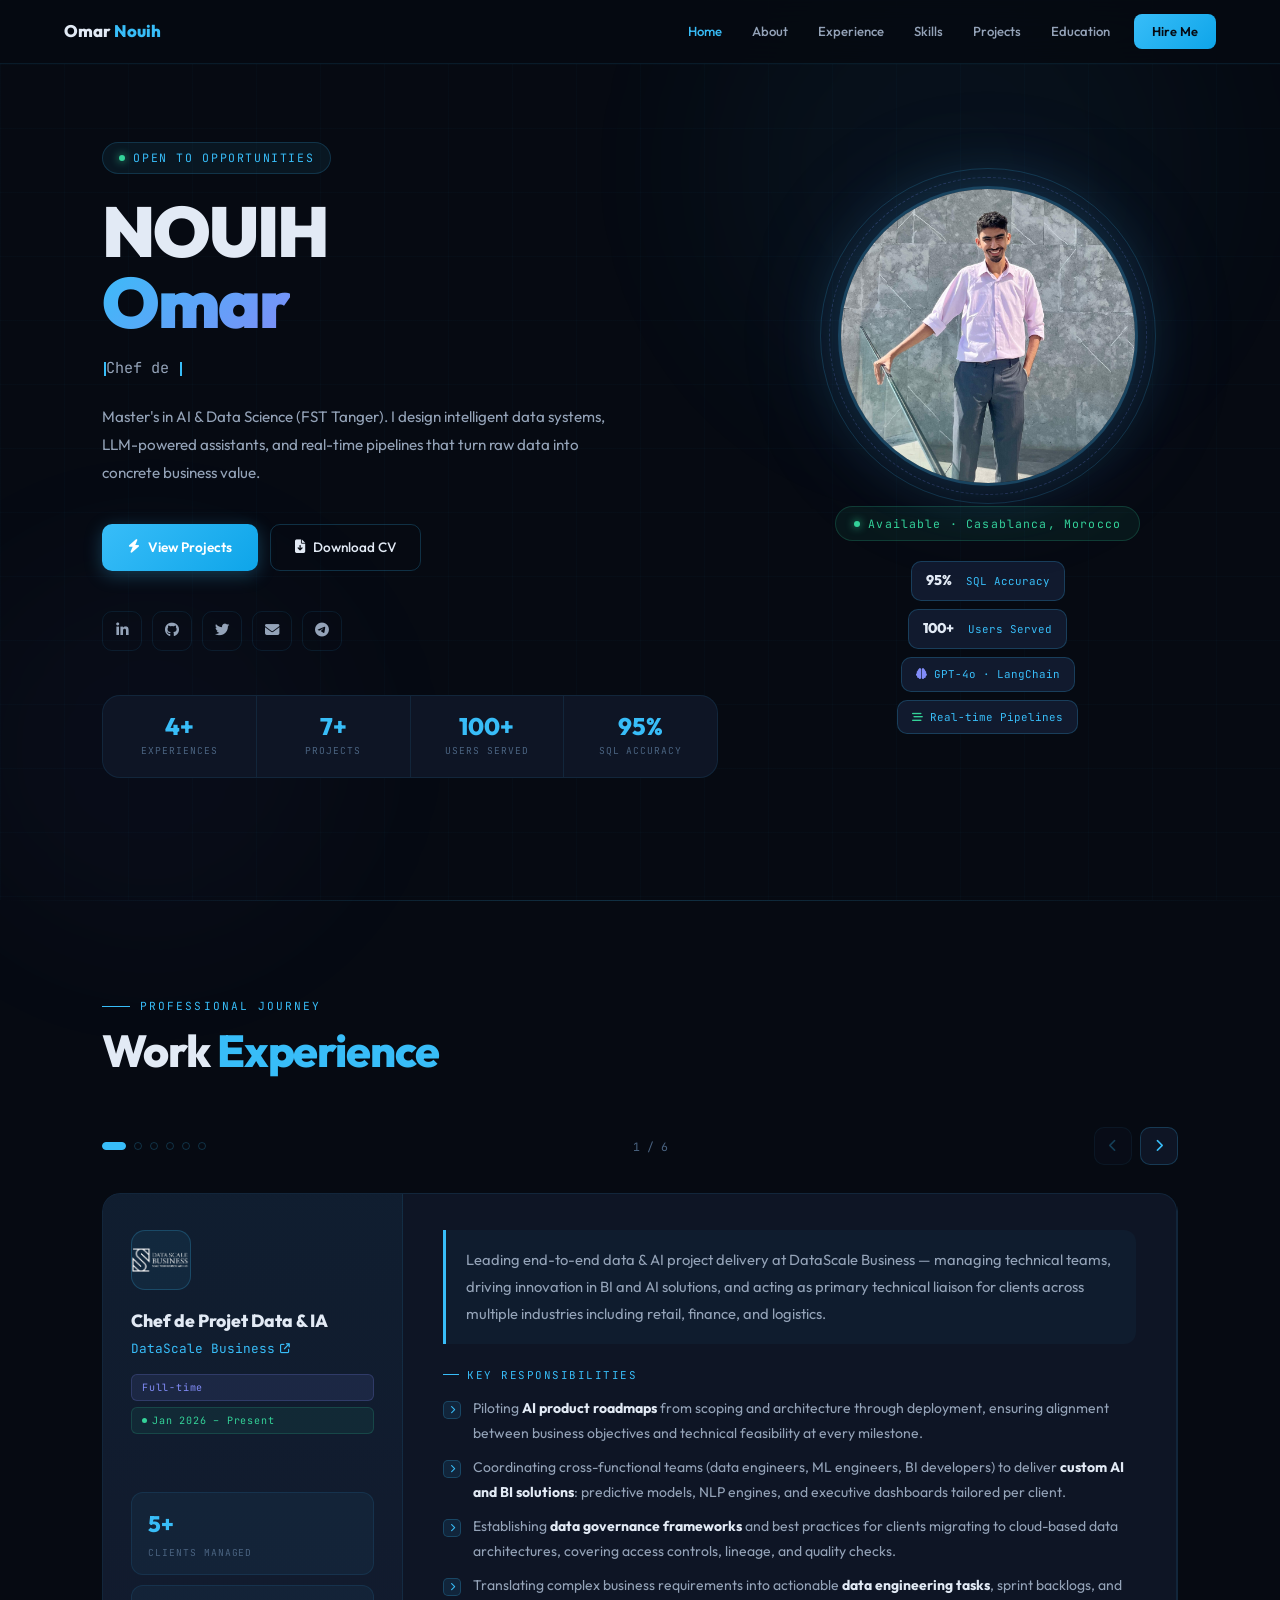
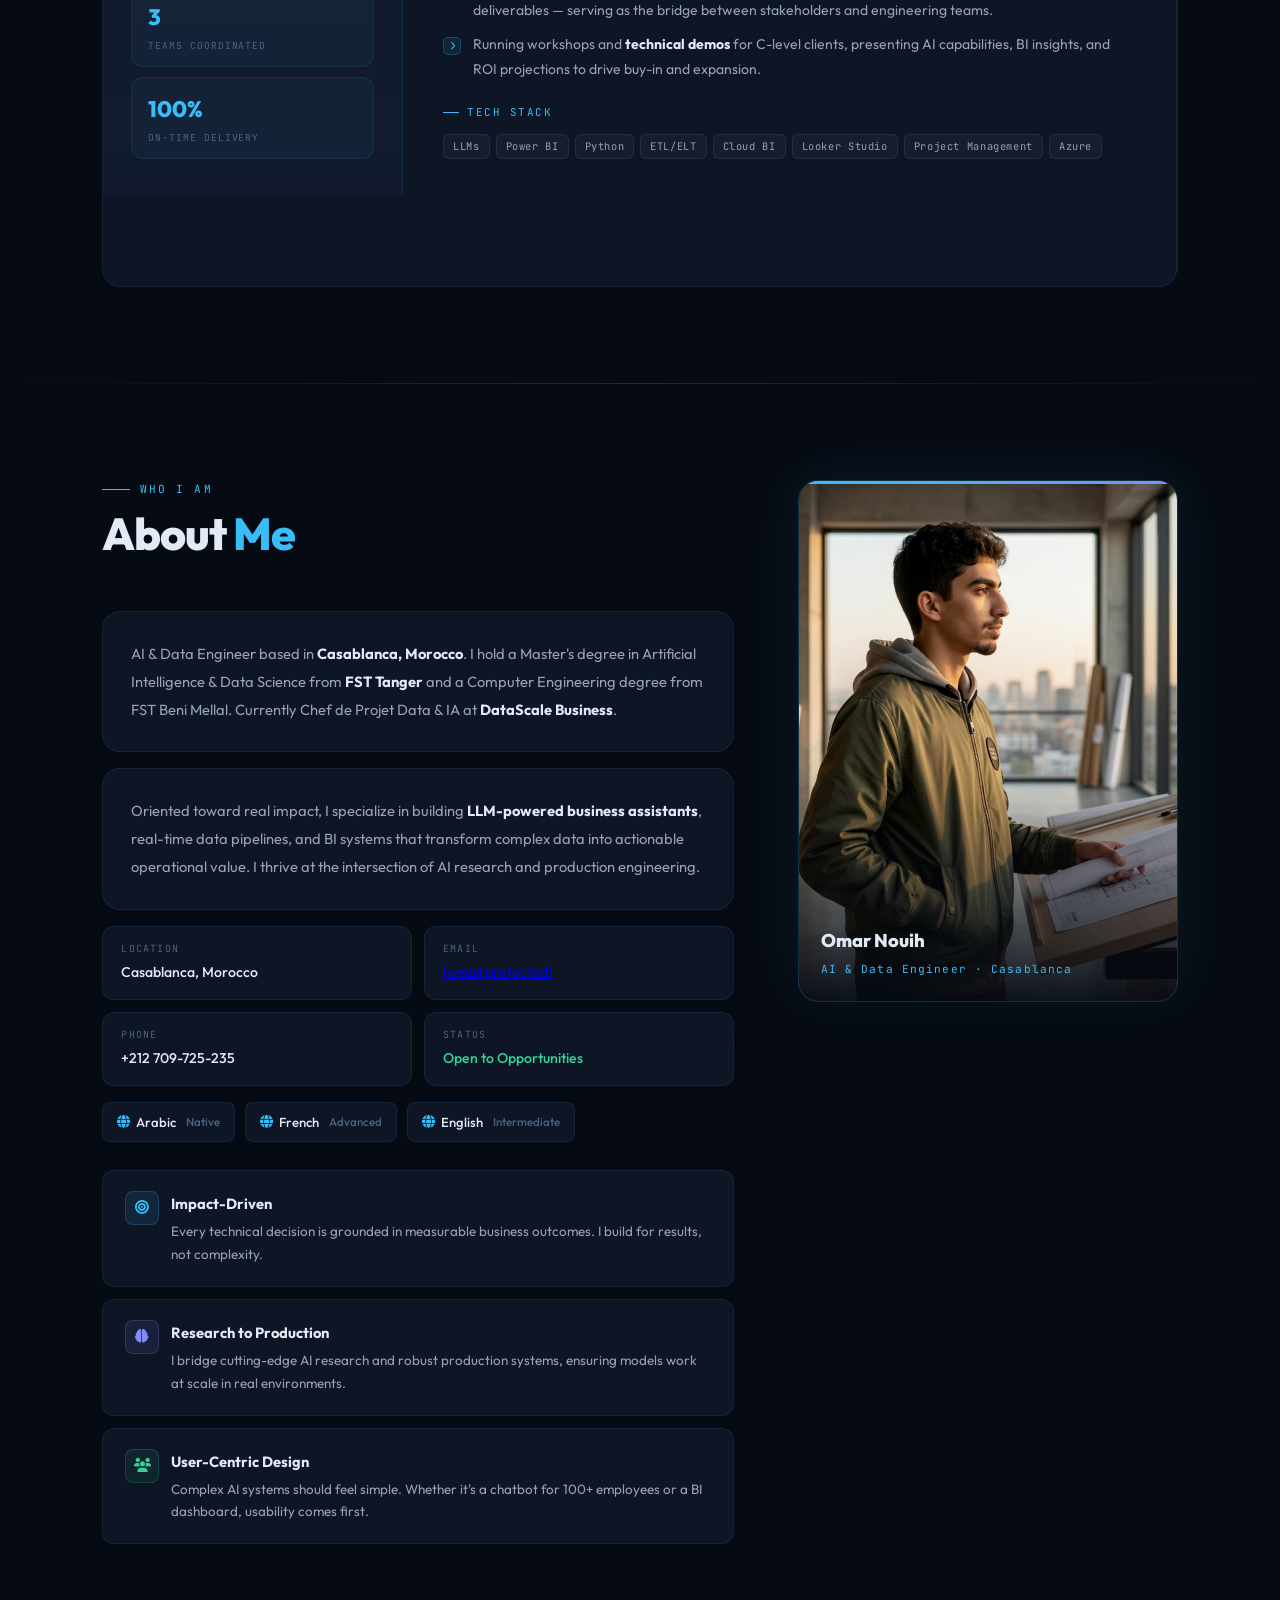
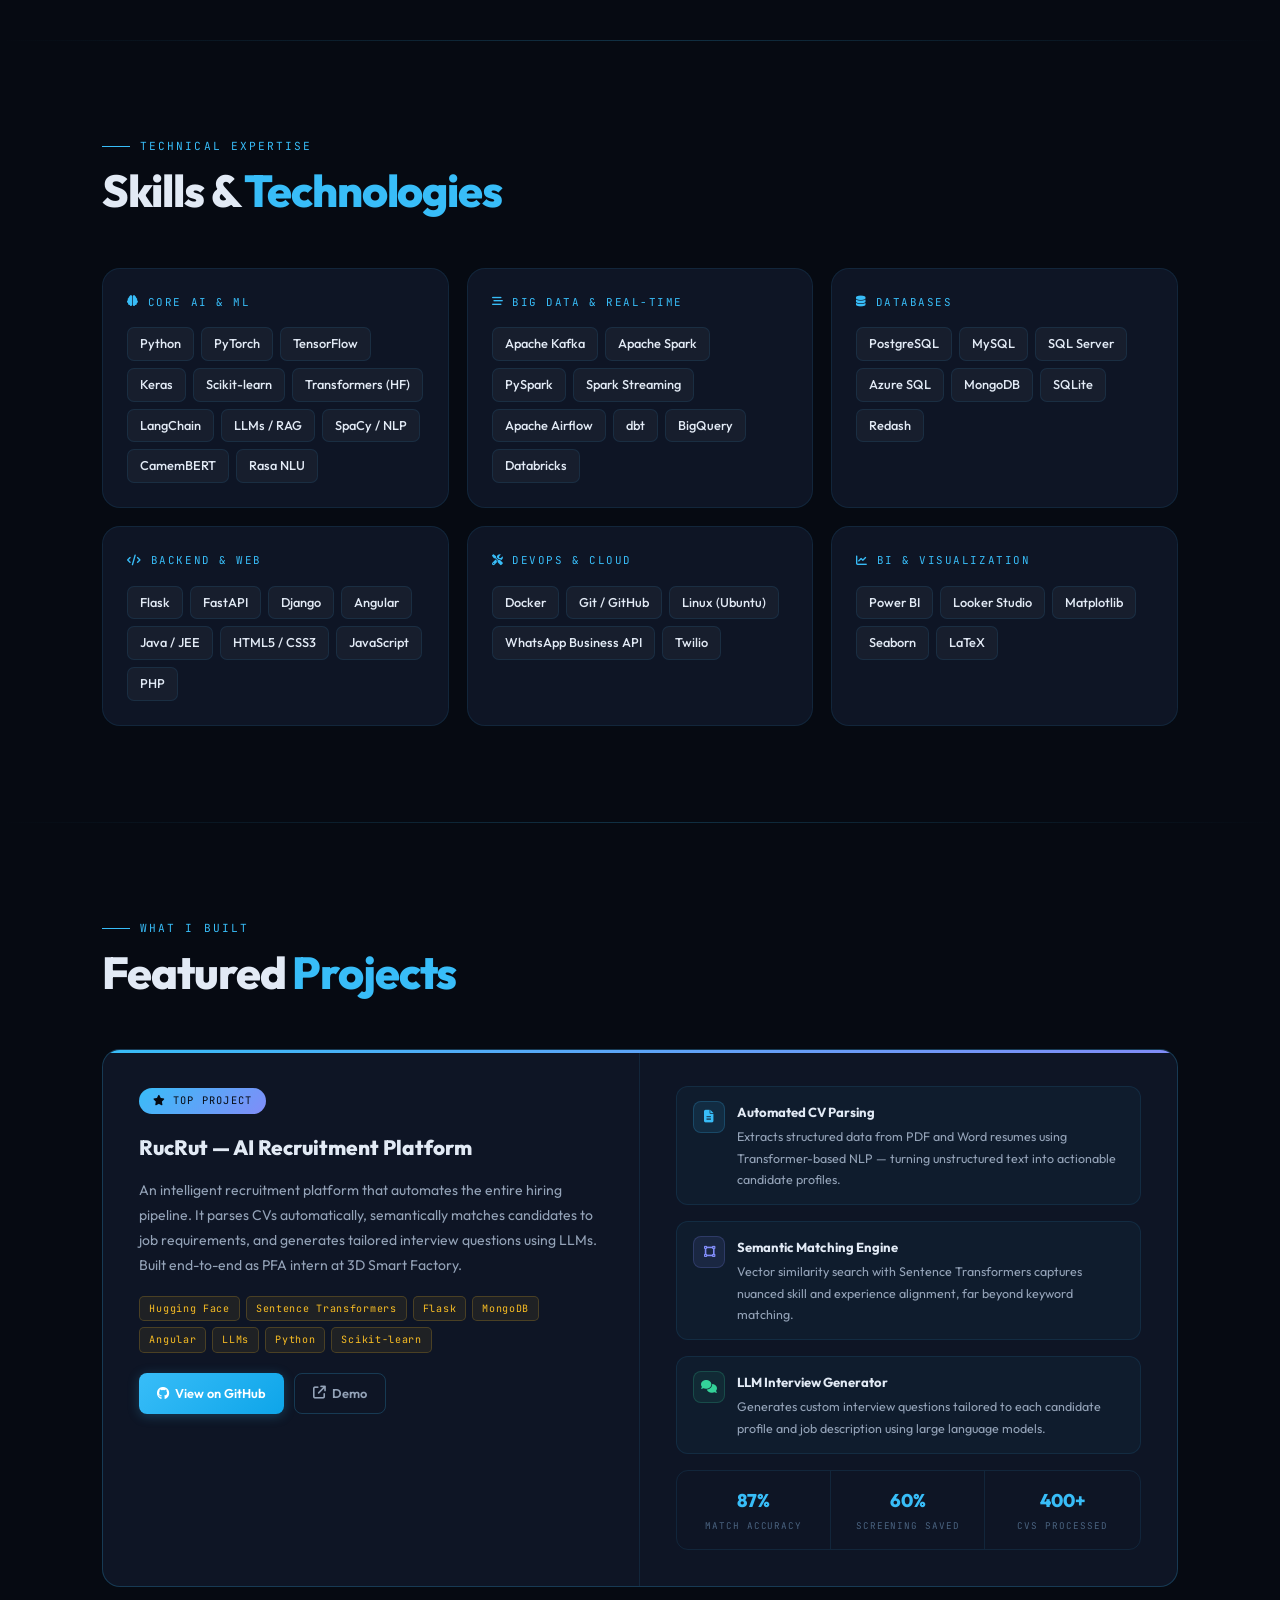
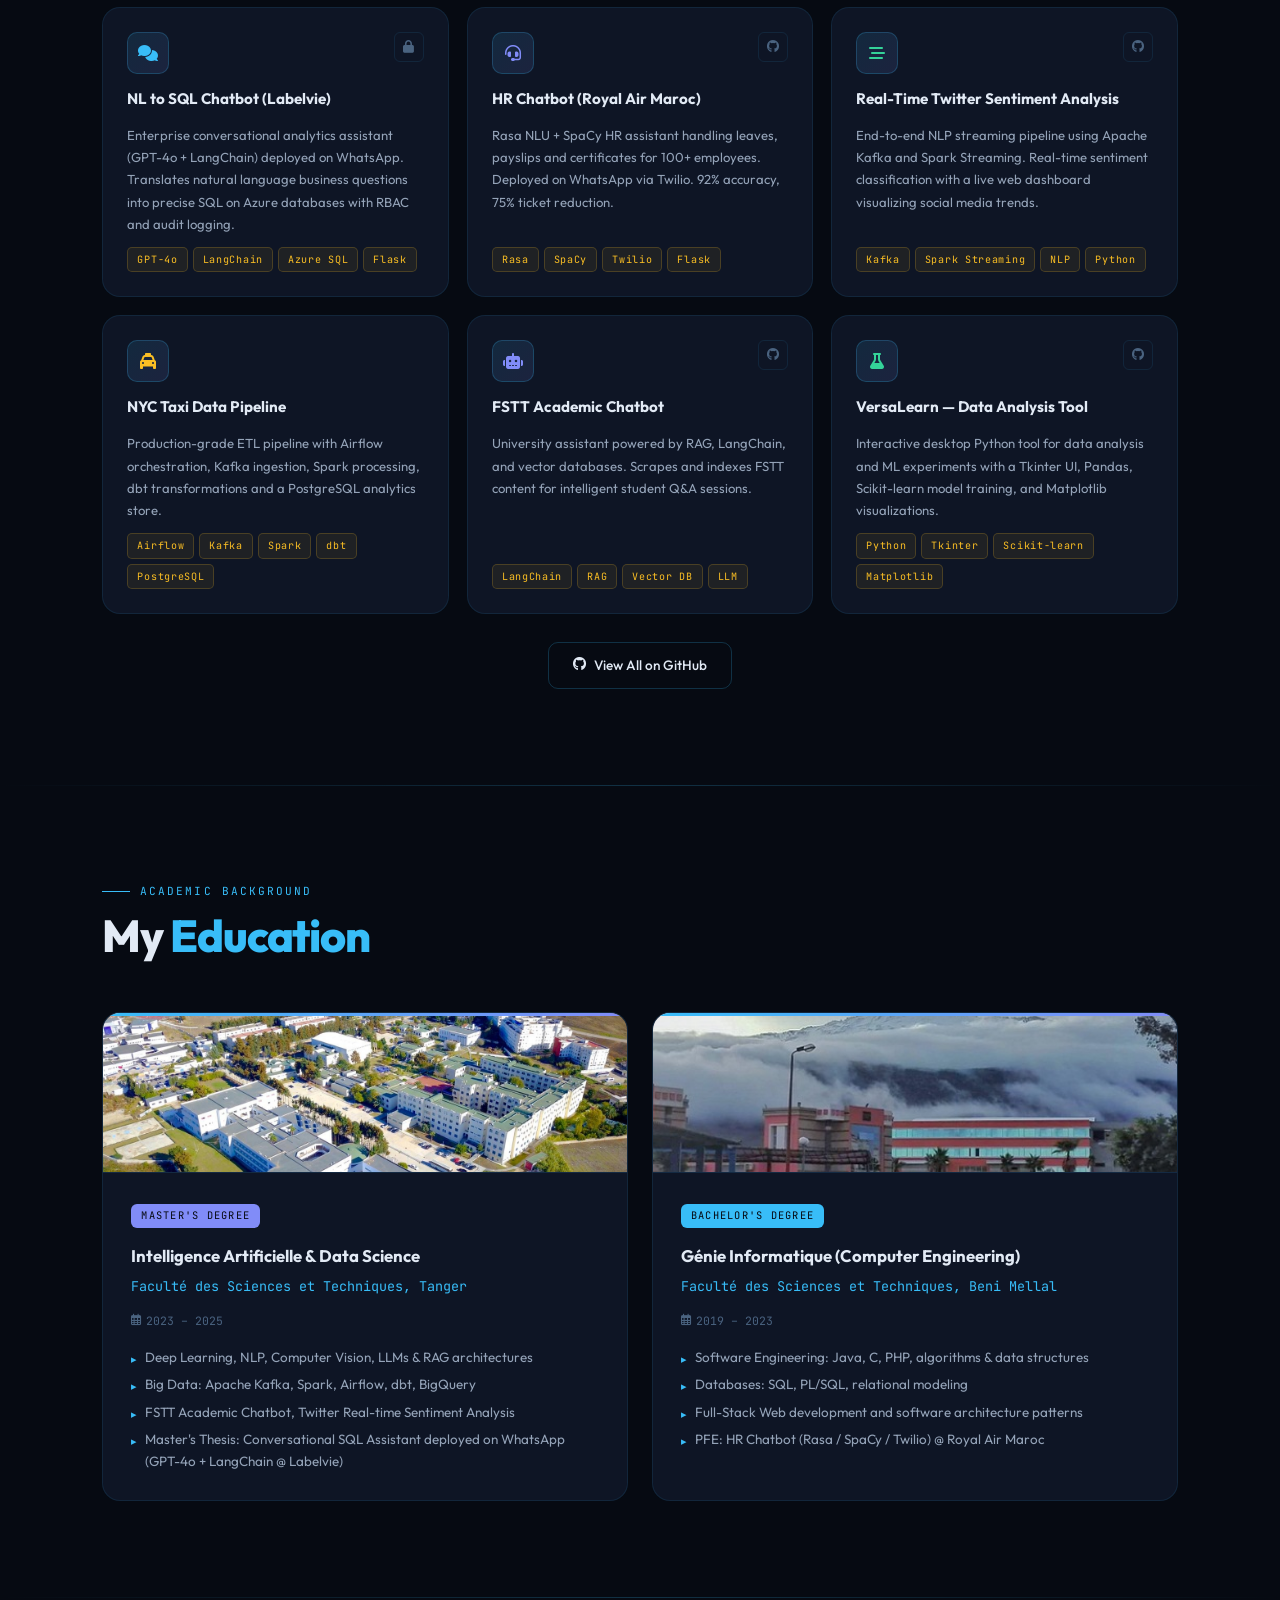
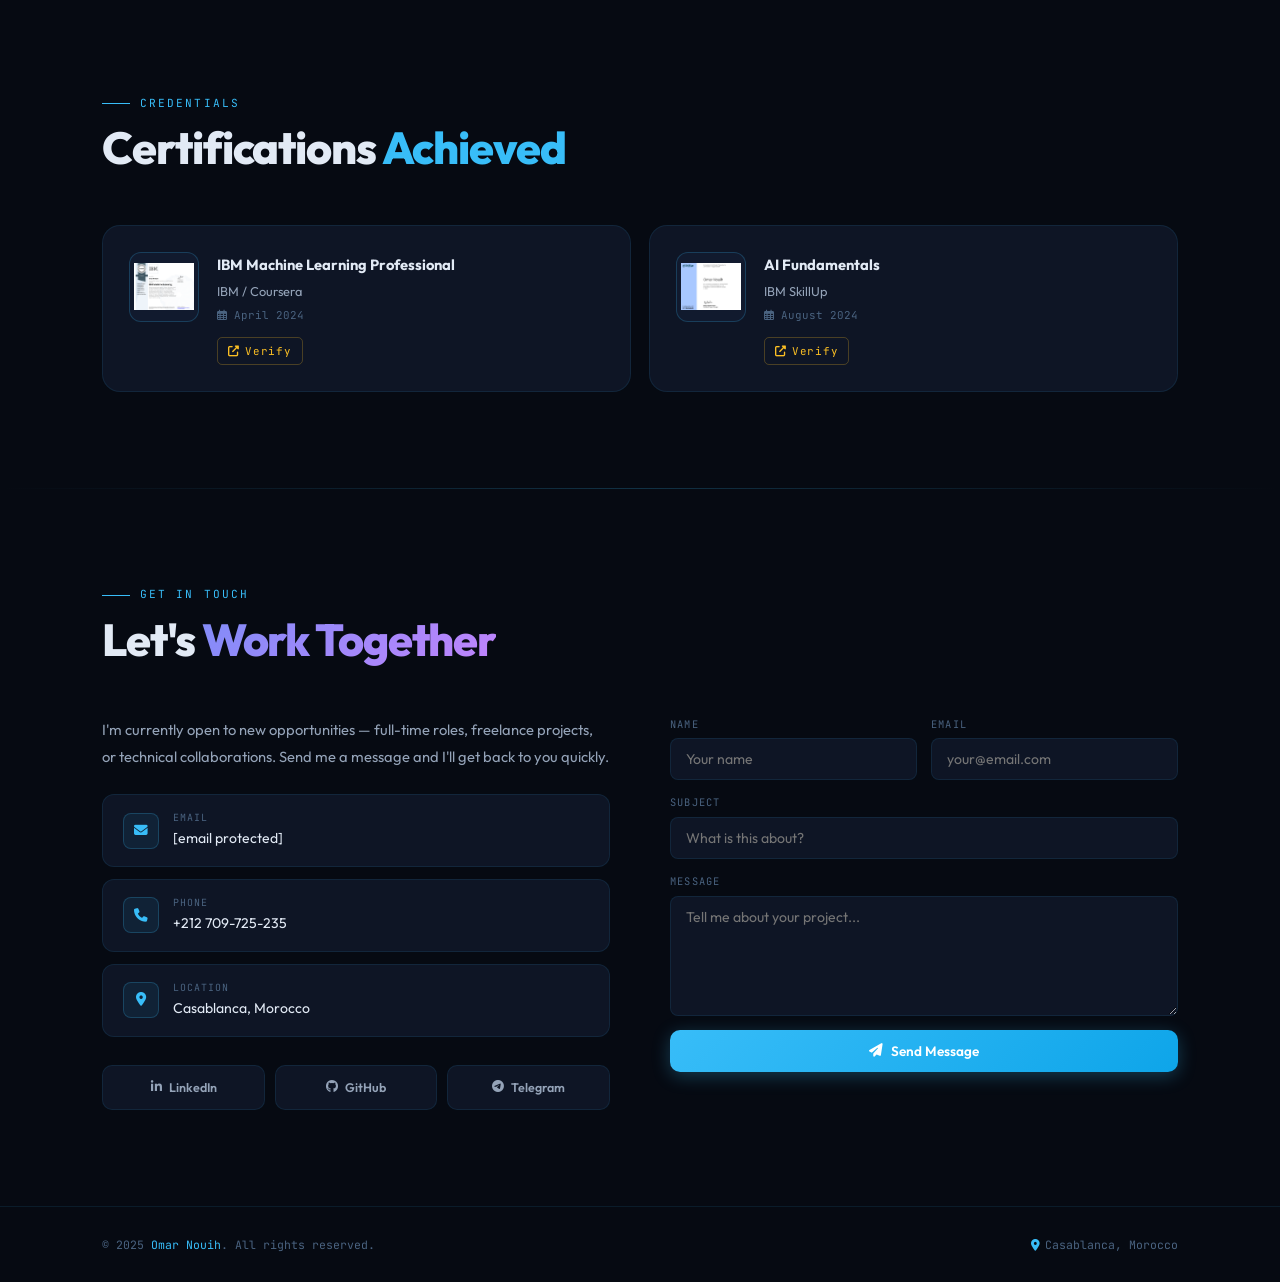
==== commit c3b49327: "UPATE" ====
--- a/index.html
+++ b/index.html
@@ -432,26 +432,134 @@
   .reveal.in { opacity: 1; transform: none; }
 
   /* ─── RESPONSIVE ─── */
+
+  /* Tablet */
   @media(max-width:960px) {
-    #home { grid-template-columns: 1fr; text-align: center; padding-top: 96px; }
-    .hero-text { order: 2; } .hero-visual { order: 1; }
-    .hero-bio { margin: 0 auto 36px; }
+    section { padding: 72px 6%; }
+    #home { grid-template-columns: 1fr; text-align: center; padding-top: 90px; gap: 36px; }
+    .hero-text { order: 2; }
+    .hero-visual { order: 1; }
+    .hero-bio { margin: 0 auto 32px; }
     .hero-actions { justify-content: center; }
     .hero-socials { justify-content: center; }
-    .hero-kpis { max-width: 400px; margin: 44px auto 0; }
+    .hero-kpis { max-width: 420px; margin: 36px auto 0; }
     .hero-chips { margin: 0 auto; }
+    .avatar-wrap { width: 220px; height: 220px; }
+    .avatar-img { width: 220px; height: 220px; }
     .exp-card-inner { grid-template-columns: 1fr; }
     .exp-left { border-right: none; border-bottom: 1px solid var(--border); }
-    #about { grid-template-columns: 1fr; gap: 40px; }
-    .about-portrait-col { position: static; }
-    .about-portrait-frame img { height: 340px; object-position: center 5%; }
-    .skills-grid { grid-template-columns: 1fr; }
+    #about { grid-template-columns: 1fr; gap: 36px; }
+    .about-portrait-col { position: static; order: -1; }
+    .about-portrait-frame img { height: 300px; object-position: center 8%; }
+    .skills-grid { grid-template-columns: 1fr 1fr; }
     .proj-featured { grid-template-columns: 1fr; }
     .pf-left { border-right: none; border-bottom: 1px solid var(--border); }
-    .edu-grid, .cert-grid, .contact-wrap, .form-row2 { grid-template-columns: 1fr; }
-    nav { display: none; flex-direction: column; position: fixed; top: 64px; left: 0; right: 0; background: rgba(6,10,18,.97); padding: 20px 5%; border-bottom: 1px solid var(--border); z-index: 199; }
+    .edu-grid { grid-template-columns: 1fr; }
+    .cert-grid { grid-template-columns: 1fr; }
+    .contact-wrap { grid-template-columns: 1fr; gap: 36px; }
+    .form-row2 { grid-template-columns: 1fr 1fr; }
+    nav { display: none; flex-direction: column; position: fixed; top: 64px; left: 0; right: 0; background: rgba(6,10,18,.98); padding: 20px 5%; border-bottom: 1px solid var(--border); z-index: 199; gap: 4px; }
     nav.open { display: flex; }
     #menu-btn { display: block; }
+  }
+
+  /* Phone */
+  @media(max-width:600px) {
+    :root { --r: 10px; --r2: 14px; }
+    section { padding: 60px 5%; }
+    header { padding: 0 5%; }
+
+    /* Hero */
+    #home { padding: 80px 5% 60px; gap: 28px; }
+    .hero-name { font-size: 2.6rem; }
+    .hero-role { font-size: .85rem; }
+    .hero-bio { font-size: .88rem; }
+    .hero-eyebrow { font-size: .65rem; }
+    .hero-actions { flex-direction: column; align-items: center; gap: 10px; }
+    .hero-actions a { width: 100%; justify-content: center; }
+    .hero-kpis { flex-wrap: wrap; }
+    .hero-kpi { flex: 1 1 40%; border-right: none; border-bottom: 1px solid var(--border); padding: 14px 10px; }
+    .hero-kpi:nth-child(odd) { border-right: 1px solid var(--border); }
+    .hero-kpi:nth-last-child(-n+2) { border-bottom: none; }
+    .hero-kpi-val { font-size: 1.3rem; }
+    .avatar-wrap { width: 190px; height: 190px; }
+    .avatar-img { width: 190px; height: 190px; }
+    .hero-chips { gap: 6px; }
+    .chip { font-size: .62rem; padding: 5px 10px; }
+    .chip strong { font-size: .78rem; }
+
+    /* Section titles */
+    .sec-title { font-size: 1.7rem; margin-bottom: 32px; }
+
+    /* Experience carousel */
+    .exp-nav-bar { flex-direction: row; gap: 8px; }
+    .exp-counter { font-size: .65rem; }
+    .exp-card-inner { grid-template-columns: 1fr; min-height: unset; }
+    .exp-left { padding: 22px 20px; gap: 14px; }
+    .exp-metrics-side { flex-direction: row; gap: 8px; margin-top: 0; }
+    .esm { flex: 1; padding: 10px 8px; }
+    .esm-v { font-size: 1.1rem; }
+    .esm-l { font-size: .52rem; }
+    .exp-right { padding: 22px 20px; gap: 16px; overflow-y: visible; }
+    .exp-role { font-size: .95rem; }
+    .exp-points li { font-size: .82rem; }
+    .exp-summary-box { font-size: .84rem; padding: 12px 14px; }
+
+    /* About */
+    .about-portrait-frame img { height: 260px; }
+    .about-card { padding: 20px; }
+    .about-grid { grid-template-columns: 1fr 1fr; gap: 8px; }
+    .about-item { padding: 11px 14px; }
+    .about-item .val { font-size: .82rem; }
+    .lang-row { gap: 7px; }
+    .lang-badge { font-size: .75rem; padding: 7px 11px; }
+    .principle-card { padding: 14px 16px; }
+
+    /* Skills */
+    .skills-grid { grid-template-columns: 1fr; gap: 12px; }
+    .skill-card { padding: 18px; }
+    .pill { font-size: .75rem; padding: 4px 10px; }
+
+    /* Projects */
+    .pf-left, .pf-right { padding: 22px 20px; }
+    .proj-title { font-size: 1.1rem; }
+    .proj-desc { font-size: .82rem; }
+    .proj-links-row { flex-direction: column; gap: 8px; }
+    .pl { justify-content: center; }
+    .proj-cards { grid-template-columns: 1fr; gap: 12px; }
+    .proj-card { padding: 18px; }
+    .feat-metrics { grid-template-columns: repeat(3,1fr); }
+    .fm-v { font-size: 1rem; }
+
+    /* Education */
+    .edu-grid { gap: 14px; }
+    .edu-body { padding: 20px; }
+    .edu-deg { font-size: .95rem; }
+
+    /* Certifications */
+    .cert-grid { gap: 12px; }
+    .cert-card { padding: 18px; gap: 14px; }
+    .cert-name { font-size: .85rem; }
+    .cert-icon-img { width: 54px; height: 54px; }
+
+    /* Contact */
+    .contact-wrap { gap: 28px; }
+    .form-row2 { grid-template-columns: 1fr; }
+    .soc-row { gap: 7px; }
+    .soc-btn { font-size: .72rem; padding: 10px 6px; }
+
+    /* Footer */
+    footer { flex-direction: column; text-align: center; gap: 6px; padding: 20px 5%; }
+  }
+
+  /* Very small phones */
+  @media(max-width:380px) {
+    .hero-name { font-size: 2.1rem; }
+    .avatar-wrap { width: 160px; height: 160px; }
+    .avatar-img { width: 160px; height: 160px; }
+    .about-grid { grid-template-columns: 1fr; }
+    .hero-kpi { flex: 1 1 100%; border-right: none; }
+    .hero-kpi:nth-child(odd) { border-right: none; }
   }
   </style>
 </head>
@@ -490,13 +598,13 @@
       <a href="https://www.linkedin.com/in/omarnouih/" target="_blank" aria-label="LinkedIn"><i class="fab fa-linkedin-in"></i></a>
       <a href="https://github.com/omarnouih" target="_blank" aria-label="GitHub"><i class="fab fa-github"></i></a>
       <a href="https://twitter.com/omar_nouih" target="_blank" aria-label="Twitter"><i class="fab fa-twitter"></i></a>
-      <a href="mailto:omarnouih@gmail.com" aria-label="Email"><i class="fas fa-envelope"></i></a>
+      <a href="/cdn-cgi/l/email-protection#1a75777b6874756f73725a7d777b737634797577" aria-label="Email"><i class="fas fa-envelope"></i></a>
       <a href="https://t.me/omar_nouih" target="_blank" aria-label="Telegram"><i class="fab fa-telegram-plane"></i></a>
     </div>
     <div class="hero-kpis">
       <div class="hero-kpi"><div class="hero-kpi-val">4+</div><div class="hero-kpi-lbl">Experiences</div></div>
       <div class="hero-kpi"><div class="hero-kpi-val">7+</div><div class="hero-kpi-lbl">Projects</div></div>
-      <div class="hero-kpi"><div class="hero-kpi-val">2K+</div><div class="hero-kpi-lbl">Users Served</div></div>
+      <div class="hero-kpi"><div class="hero-kpi-val">100+</div><div class="hero-kpi-lbl">Users Served</div></div>
       <div class="hero-kpi"><div class="hero-kpi-val">95%</div><div class="hero-kpi-lbl">SQL Accuracy</div></div>
     </div>
   </div>
@@ -513,7 +621,7 @@
     <!-- Chips neatly below photo, not overlapping -->
     <div class="hero-chips">
       <div class="chip"><strong>95%</strong>&nbsp;SQL Accuracy</div>
-      <div class="chip"><strong>2K+</strong>&nbsp;Users Served</div>
+      <div class="chip"><strong>100+</strong>&nbsp;Users Served</div>
       <div class="chip"><i class="fas fa-brain" style="color:var(--accent2)"></i>GPT-4o · LangChain</div>
       <div class="chip"><i class="fas fa-stream" style="color:var(--green)"></i>Real-time Pipelines</div>
     </div>
@@ -771,13 +879,13 @@
               </div>
               <div class="exp-metrics-side">
                 <div class="esm"><div class="esm-v">92%</div><div class="esm-l">Intent Accuracy</div></div>
-                <div class="esm"><div class="esm-v">2000+</div><div class="esm-l">Active Users</div></div>
+                <div class="esm"><div class="esm-v">100+</div><div class="esm-l">Active Users</div></div>
                 <div class="esm"><div class="esm-v">75%</div><div class="esm-l">HR Tickets Reduced</div></div>
               </div>
             </div>
             <div class="exp-right">
               <div class="exp-summary-box">
-                Developed and deployed an intelligent HR virtual assistant for Royal Air Maroc, automating employee requests for leave balances, payslips, and work certificates — serving 2,000+ staff members directly on WhatsApp.
+                Developed and deployed an intelligent HR virtual assistant for Royal Air Maroc, automating employee requests for leave balances, payslips, and work certificates — serving 100+ staff members directly on WhatsApp.
               </div>
               <div>
                 <div class="exp-section-title">Key Achievements</div>
@@ -787,7 +895,7 @@
                   <li><span class="arr"><i class="fas fa-chevron-right"></i></span><span>Deployed to <strong>WhatsApp Business via Twilio</strong>, providing 24/7 automated HR support and reducing manual HR ticket volume by <strong>75%</strong> within the first month post-launch.</span></li>
                   <li><span class="arr"><i class="fas fa-chevron-right"></i></span><span>Implemented <strong>multi-language support</strong> (French and Arabic) within the dialogue manager, allowing seamless switching based on user language preference during conversations.</span></li>
                   <li><span class="arr"><i class="fas fa-chevron-right"></i></span><span>Built a <strong>conversation analytics dashboard</strong> (Python + Matplotlib) tracking intent distribution, user satisfaction scores, and knowledge gap identification — fueling continuous NLU model improvement.</span></li>
-                  <li><span class="arr"><i class="fas fa-chevron-right"></i></span><span>Used <strong>Redis</strong> for session state management, ensuring fast context retrieval across multi-turn conversations for 2,000+ concurrent employee sessions.</span></li>
+                  <li><span class="arr"><i class="fas fa-chevron-right"></i></span><span>Used <strong>Redis</strong> for session state management, ensuring fast context retrieval across multi-turn conversations for 100+ concurrent employee sessions.</span></li>
                 </ul>
               </div>
               <div>
@@ -816,7 +924,7 @@
     <div class="about-card"><p>Oriented toward real impact, I specialize in building <strong>LLM-powered business assistants</strong>, real-time data pipelines, and BI systems that transform complex data into actionable operational value. I thrive at the intersection of AI research and production engineering.</p></div>
     <div class="about-grid">
       <div class="about-item"><div class="lbl">Location</div><div class="val">Casablanca, Morocco</div></div>
-      <div class="about-item"><div class="lbl">Email</div><div class="val">omarnouih@gmail.com</div></div>
+      <div class="about-item"><div class="lbl">Email</div><div class="val"><a href="/cdn-cgi/l/email-protection" class="__cf_email__" data-cfemail="204f4d41524e4f55494860474d41494c0e434f4d">[email&#160;protected]</a></div></div>
       <div class="about-item"><div class="lbl">Phone</div><div class="val">+212 709-725-235</div></div>
       <div class="about-item"><div class="lbl">Status</div><div class="val" style="color:var(--green)">Open to Opportunities</div></div>
     </div>
@@ -836,7 +944,7 @@
       </div>
       <div class="principle-card" style="margin-bottom:0">
         <div class="p-icon" style="background:rgba(52,211,153,.08);border:1px solid rgba(52,211,153,.2);color:var(--green)"><i class="fas fa-users"></i></div>
-        <div><div style="font-weight:700;font-size:.92rem;color:var(--text);margin-bottom:4px">User-Centric Design</div><div style="font-size:.84rem;color:var(--sub)">Complex AI systems should feel simple. Whether it's a chatbot for 2,000+ employees or a BI dashboard, usability comes first.</div></div>
+        <div><div style="font-weight:700;font-size:.92rem;color:var(--text);margin-bottom:4px">User-Centric Design</div><div style="font-size:.84rem;color:var(--sub)">Complex AI systems should feel simple. Whether it's a chatbot for 100+ employees or a BI dashboard, usability comes first.</div></div>
       </div>
     </div>
   </div>
@@ -920,7 +1028,7 @@
       <div class="proj-card reveal" style="transition-delay:.08s">
         <div class="pc-top"><div class="pc-icon" style="color:var(--accent2)"><i class="fas fa-headset"></i></div><div class="pc-links"><a href="https://github.com/omarnouih" target="_blank"><i class="fab fa-github"></i></a></div></div>
         <div class="pc-name">HR Chatbot (Royal Air Maroc)</div>
-        <div class="pc-desc">Rasa NLU + SpaCy HR assistant handling leaves, payslips and certificates for 2000+ employees. Deployed on WhatsApp via Twilio. 92% accuracy, 75% ticket reduction.</div>
+        <div class="pc-desc">Rasa NLU + SpaCy HR assistant handling leaves, payslips and certificates for 100+ employees. Deployed on WhatsApp via Twilio. 92% accuracy, 75% ticket reduction.</div>
         <div class="pc-tags"><span class="ptag">Rasa</span><span class="ptag">SpaCy</span><span class="ptag">Twilio</span><span class="ptag">Flask</span></div>
       </div>
       <div class="proj-card reveal" style="transition-delay:.14s">
@@ -1040,7 +1148,7 @@
     <div class="reveal">
       <p style="color:var(--sub);font-size:.92rem;line-height:1.85;margin-bottom:24px">I'm currently open to new opportunities — full-time roles, freelance projects, or technical collaborations. Send me a message and I'll get back to you quickly.</p>
       <div class="contact-cards">
-        <a href="mailto:omarnouih@gmail.com" class="contact-card"><div class="cc-icon"><i class="fas fa-envelope"></i></div><div><div class="cc-lbl">Email</div><div class="cc-val">omarnouih@gmail.com</div></div></a>
+        <a href="/cdn-cgi/l/email-protection#95faf8f4e7fbfae0fcfdd5f2f8f4fcf9bbf6faf8" class="contact-card"><div class="cc-icon"><i class="fas fa-envelope"></i></div><div><div class="cc-lbl">Email</div><div class="cc-val"><span class="__cf_email__" data-cfemail="751a1814071b1a001c1d351218141c195b161a18">[email&#160;protected]</span></div></div></a>
         <a href="tel:+212709725235" class="contact-card"><div class="cc-icon"><i class="fas fa-phone"></i></div><div><div class="cc-lbl">Phone</div><div class="cc-val">+212 709-725-235</div></div></a>
         <div class="contact-card" style="cursor:default"><div class="cc-icon"><i class="fas fa-map-marker-alt"></i></div><div><div class="cc-lbl">Location</div><div class="cc-val">Casablanca, Morocco</div></div></div>
       </div>
@@ -1072,7 +1180,7 @@
 
 <a href="#home" id="back-top" aria-label="Back to top"><i class="fas fa-arrow-up"></i></a>
 
-<script>
+<script data-cfasync="false" src="/cdn-cgi/scripts/5c5dd728/cloudflare-static/email-decode.min.js"></script><script>
   /* ── Header + back to top ── */
   const hdr = document.getElementById('hdr');
   const bt = document.getElementById('back-top');
@@ -1212,7 +1320,7 @@
         }
       }).catch(function() {
         status.style.display = 'block';
-        status.style.background = 'rgba(248,113,113,.1)';
+        status.        status.style.background = 'rgba(248,113,113,.1)';
         status.style.border = '1px solid rgba(248,113,113,.3)';
         status.style.color = '#f87171';
         status.textContent = 'Something went wrong. Please email me directly at omarnouih@gmail.com';
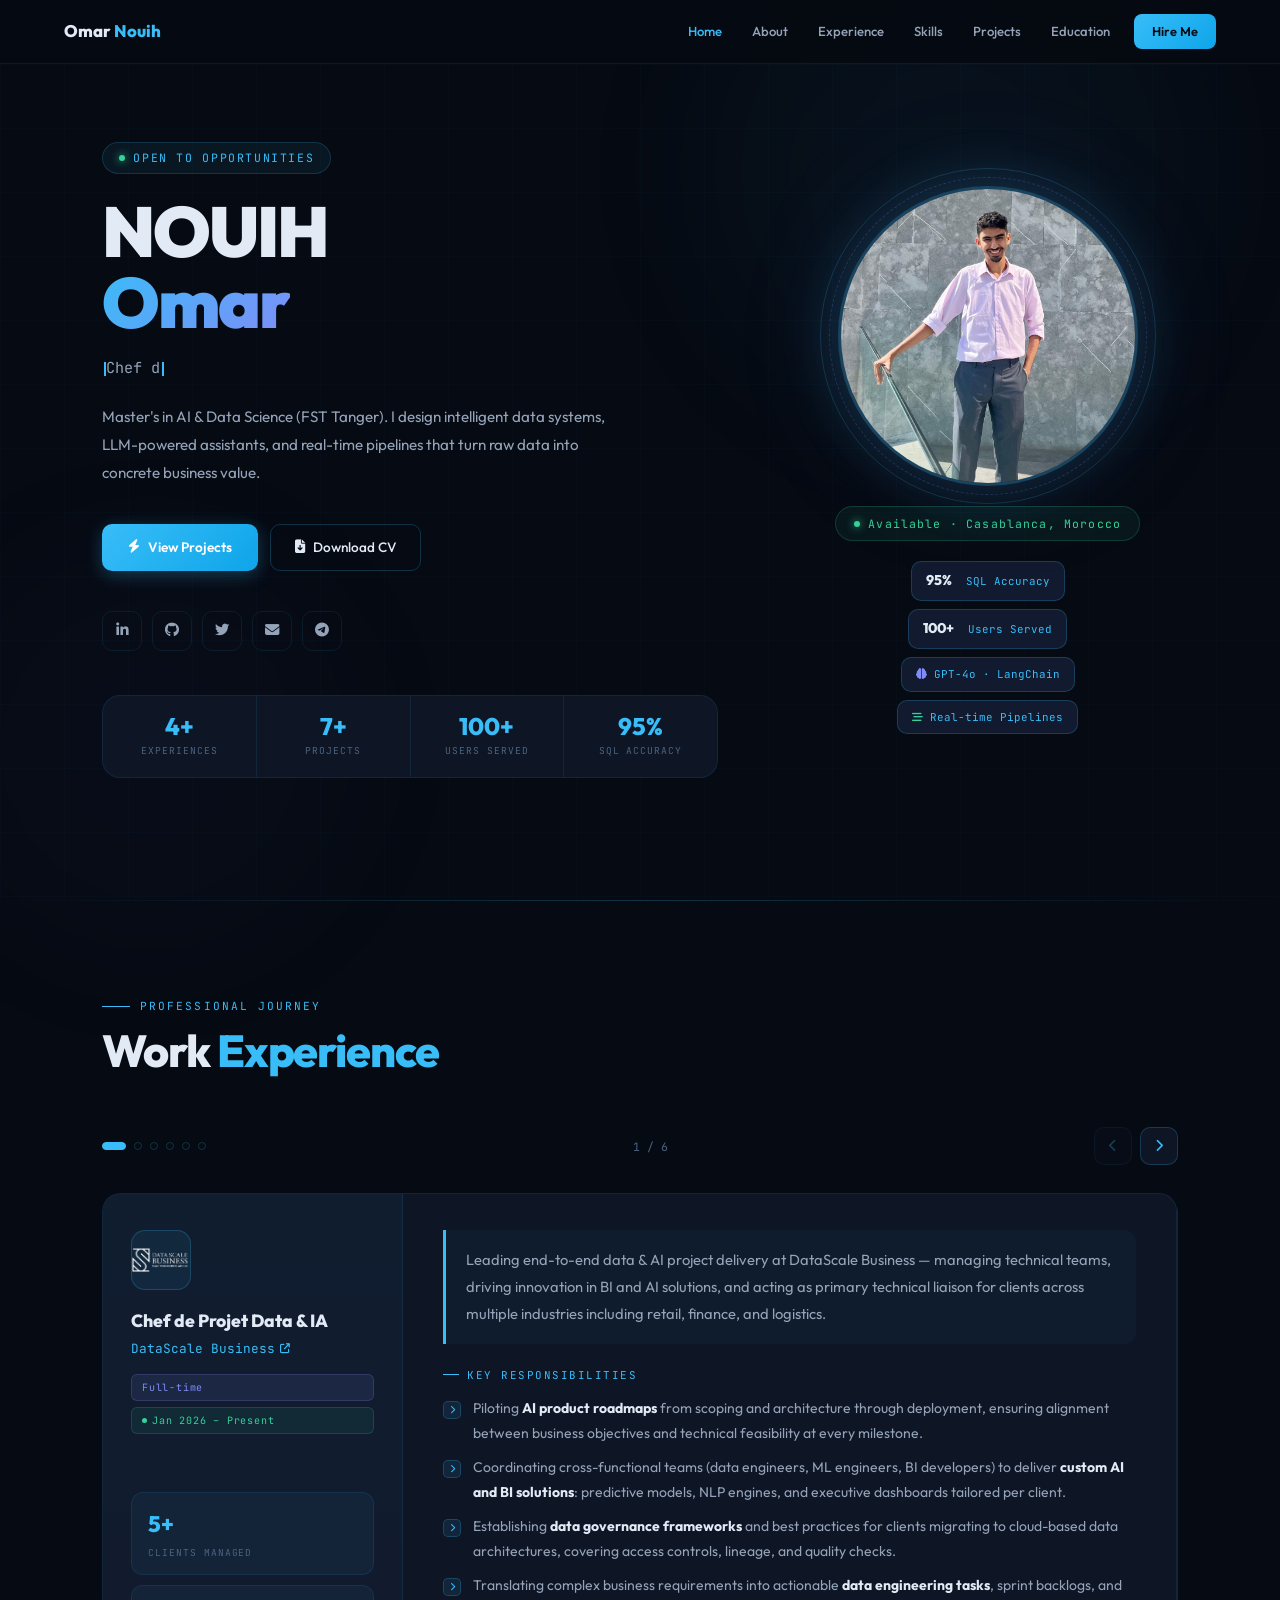
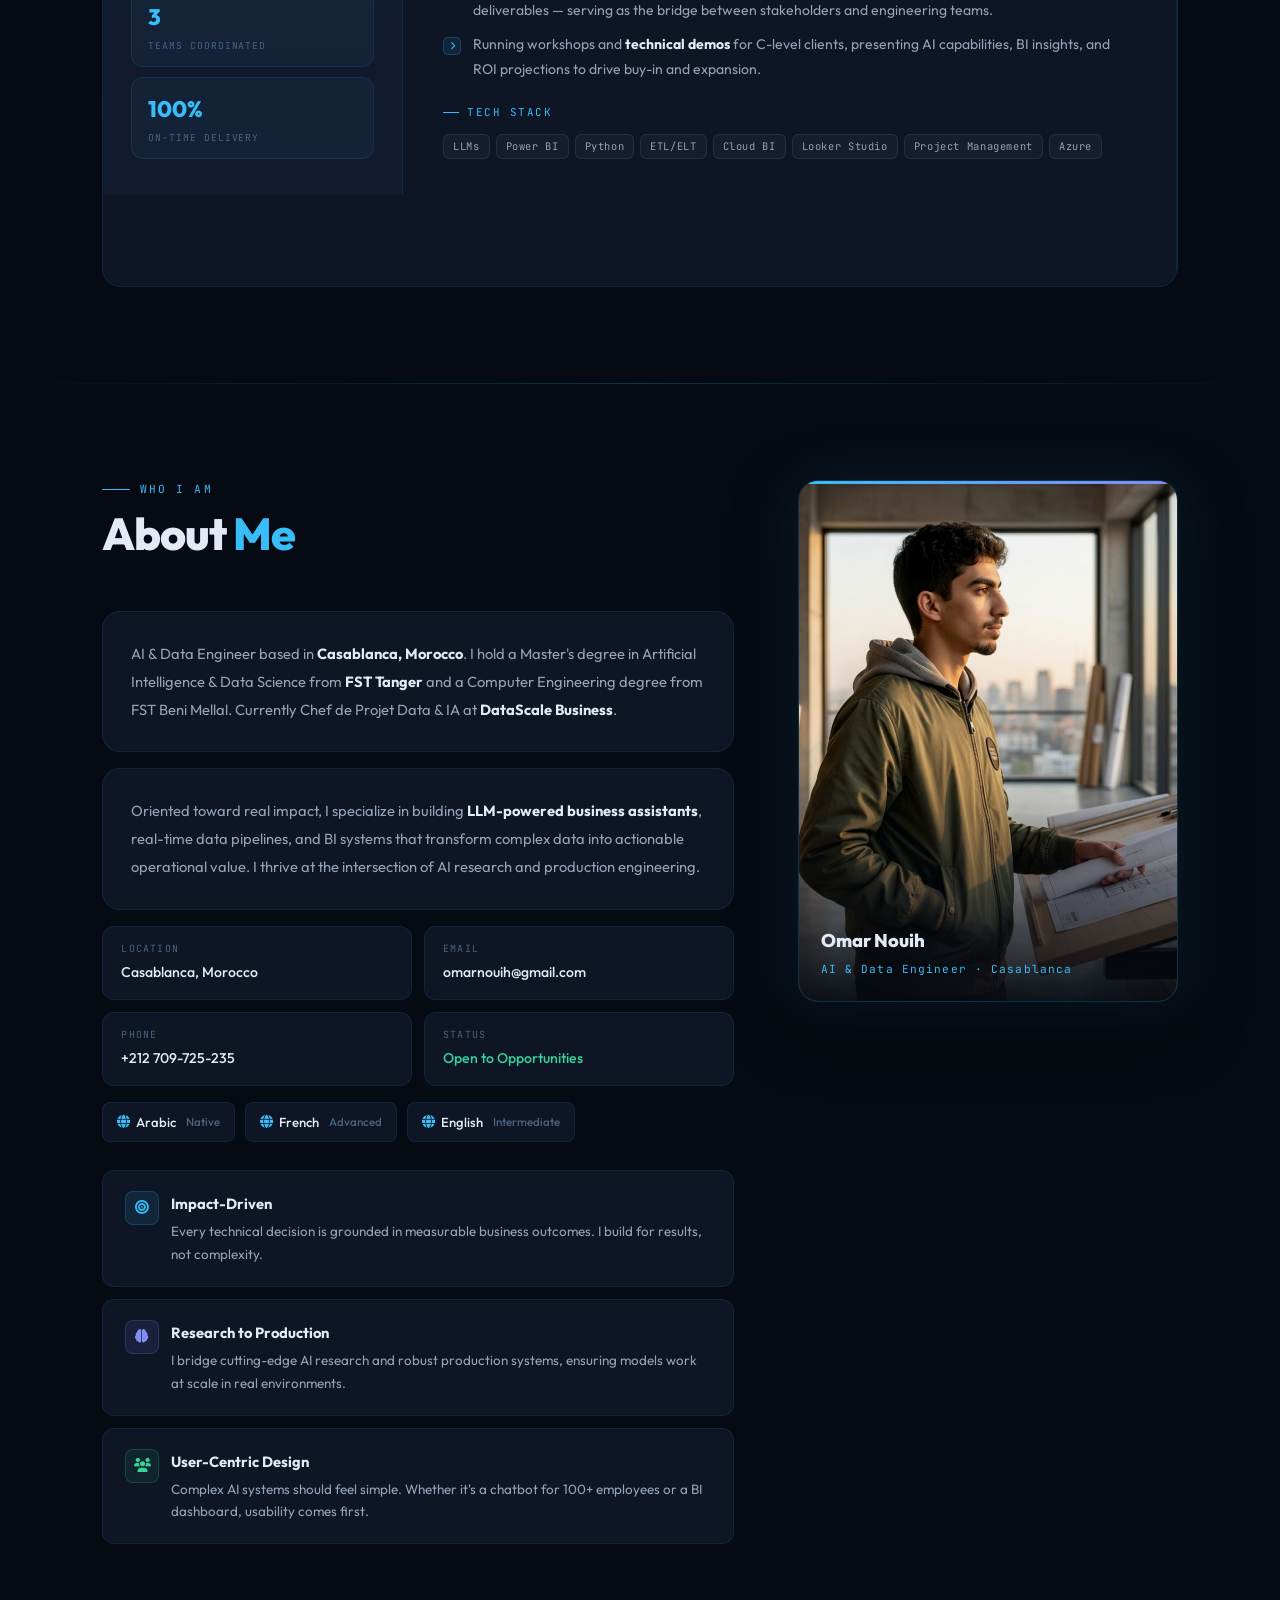
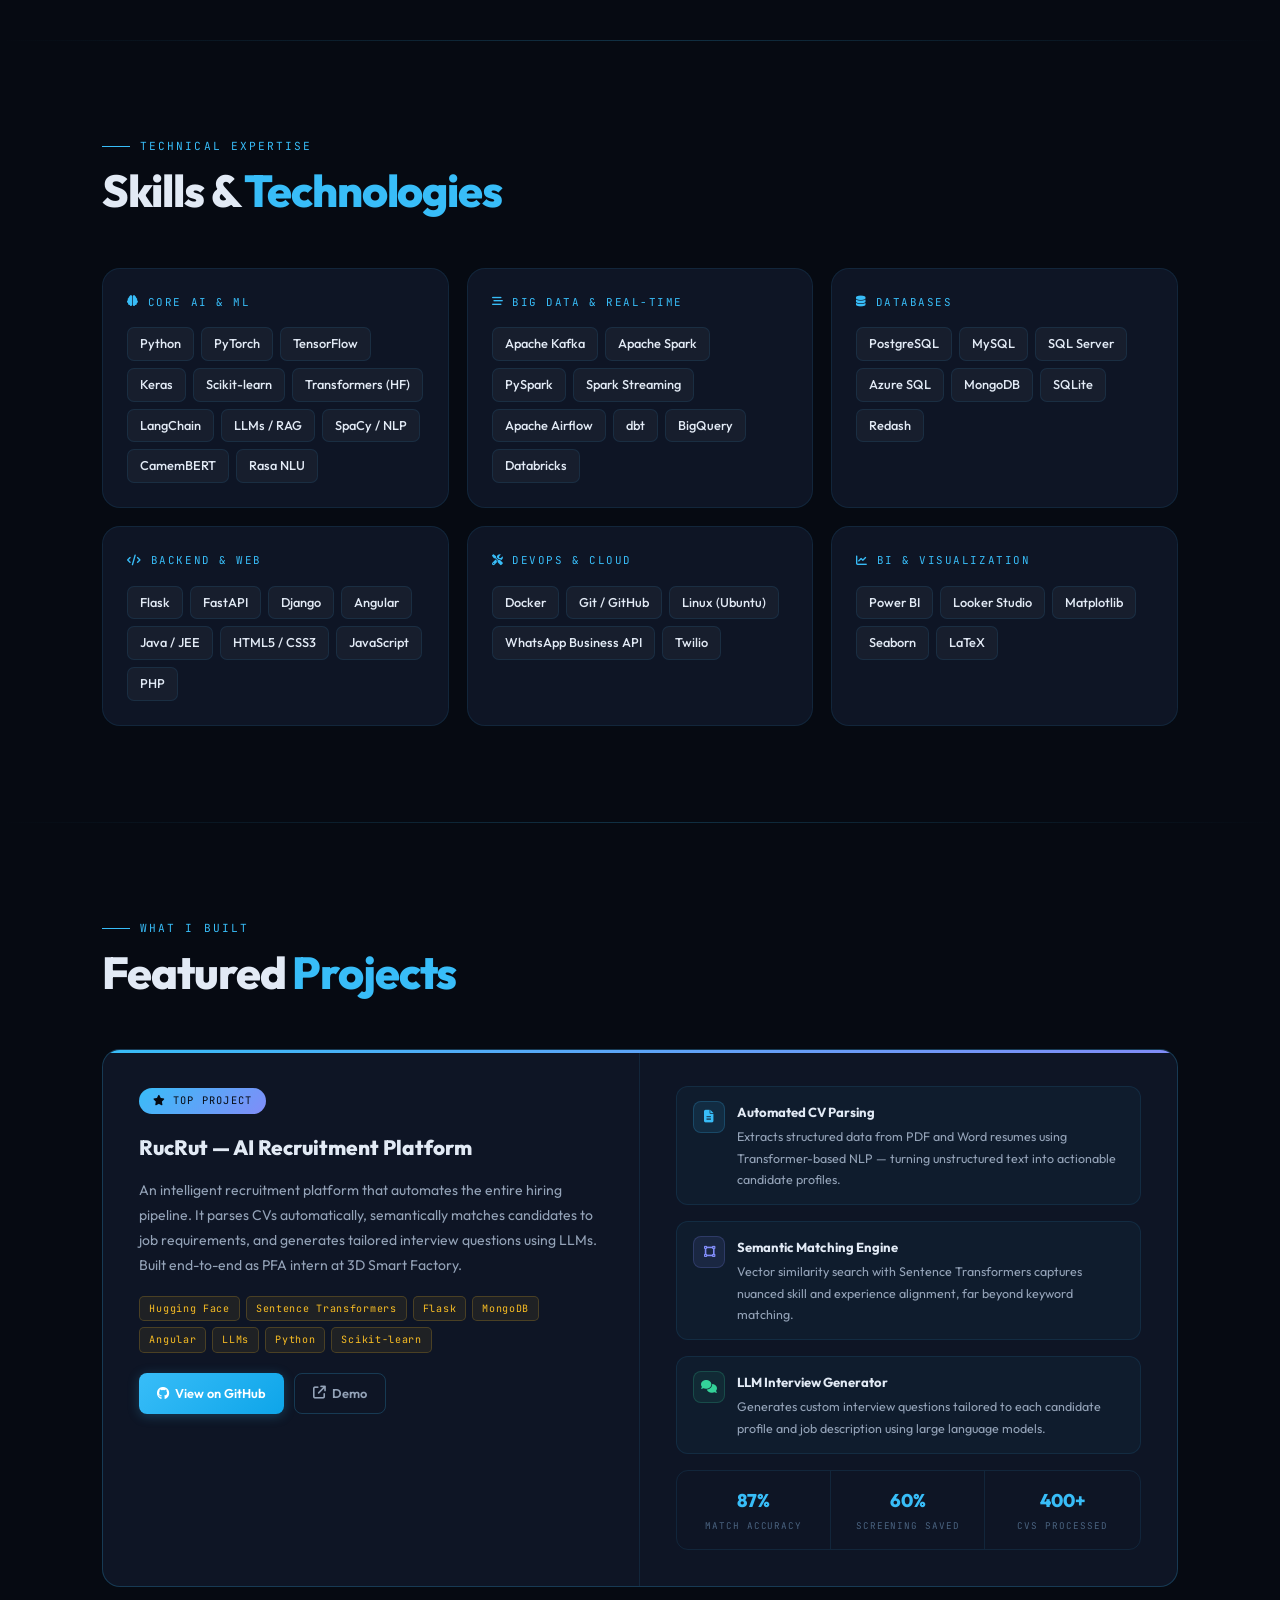
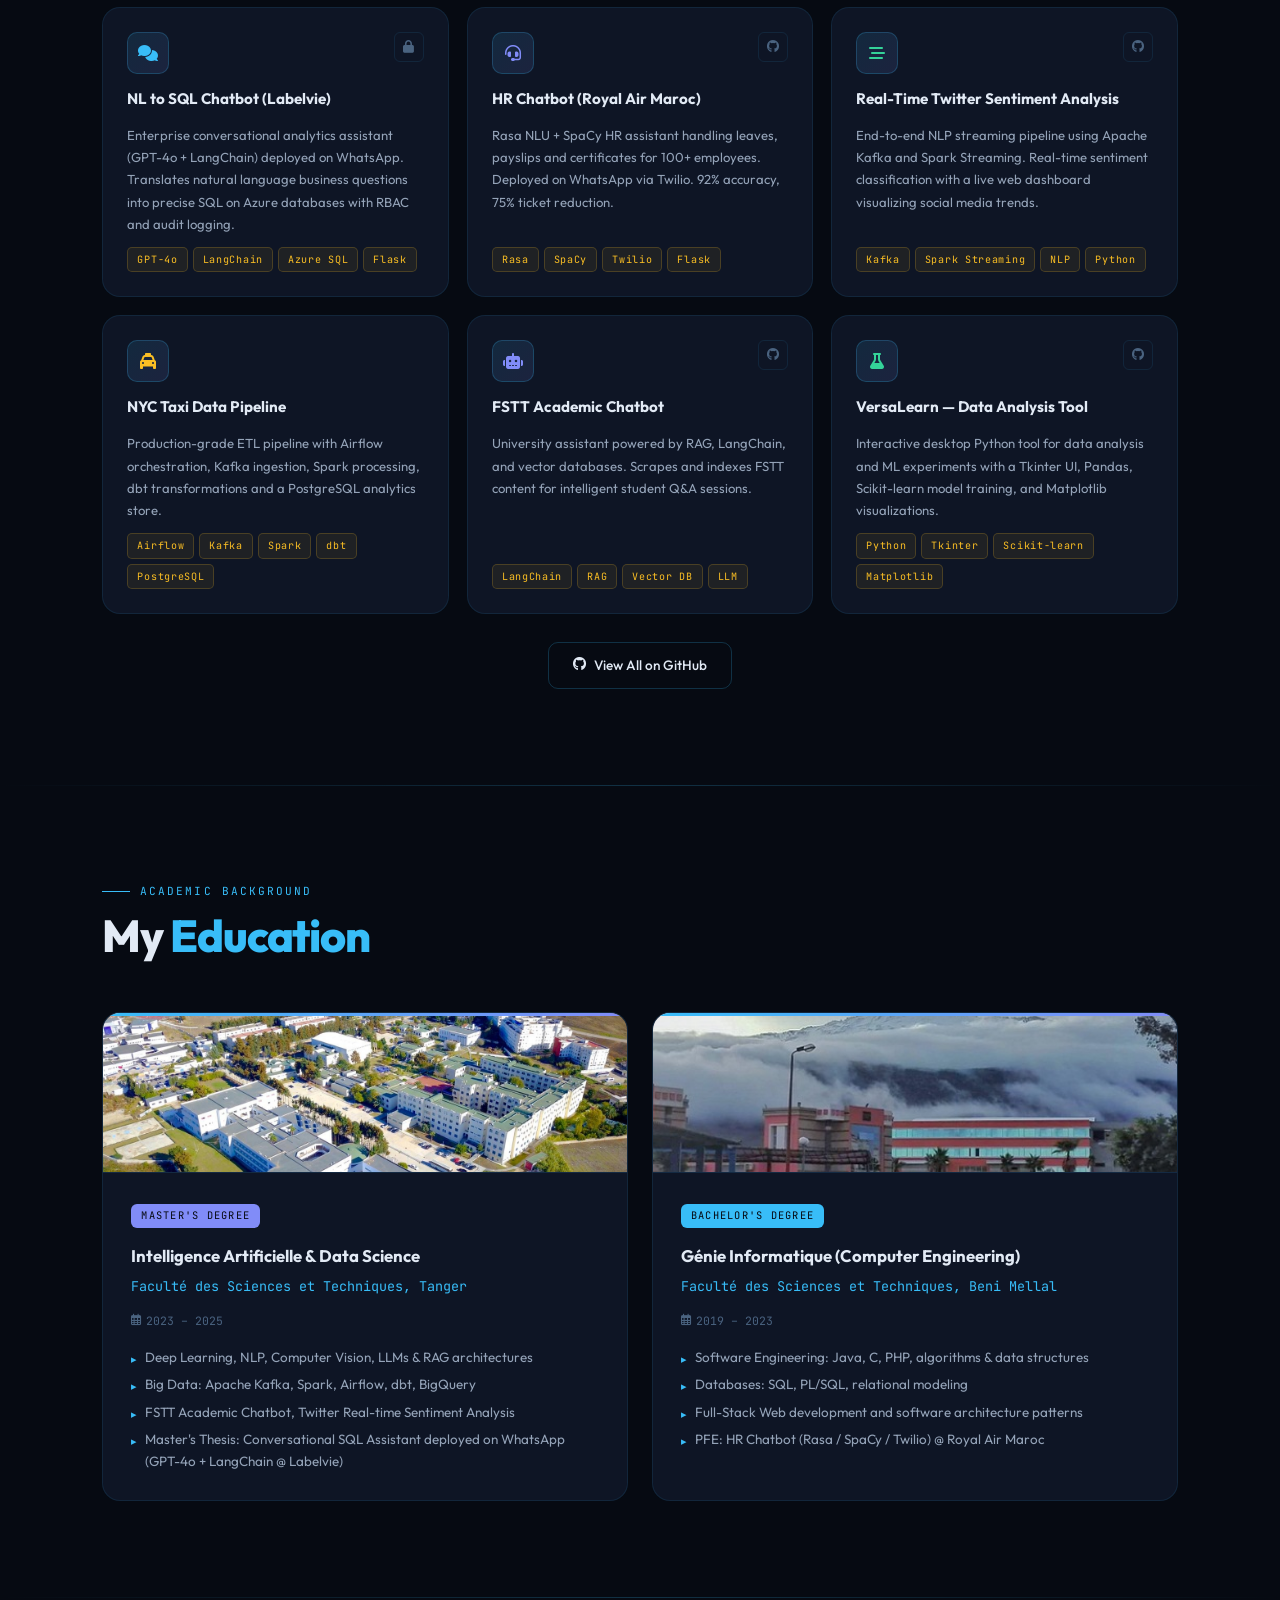
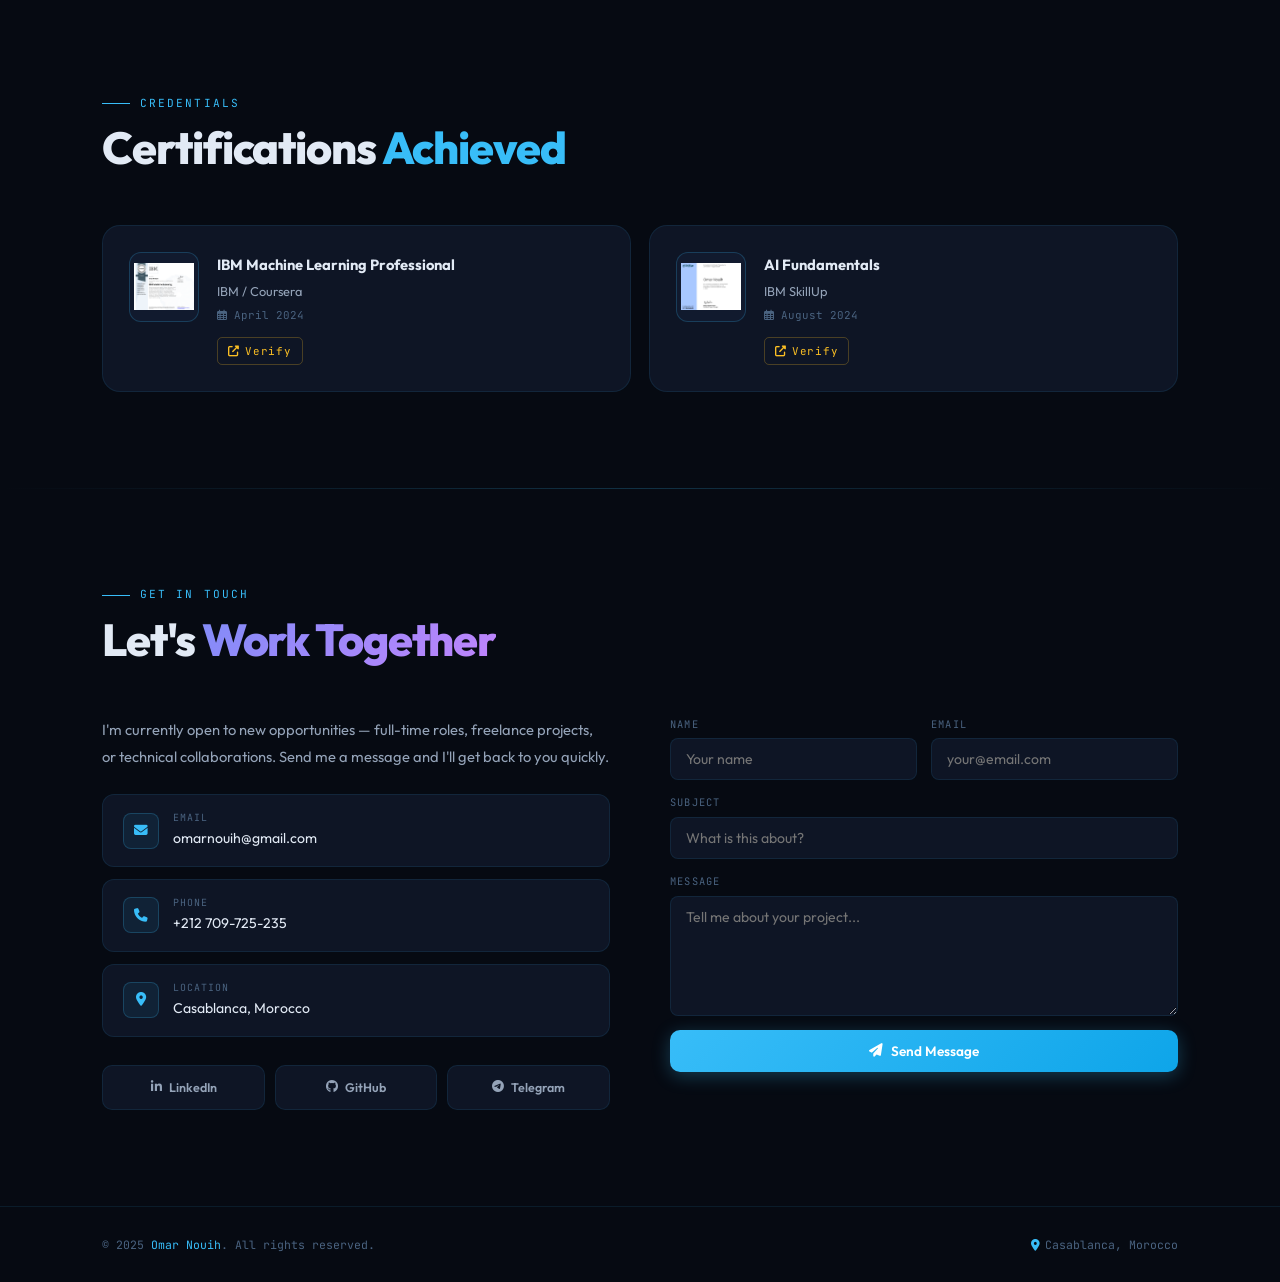
==== commit d374e1c7: "~#" ====
--- a/index.html
+++ b/index.html
@@ -924,7 +924,7 @@
     <div class="about-card"><p>Oriented toward real impact, I specialize in building <strong>LLM-powered business assistants</strong>, real-time data pipelines, and BI systems that transform complex data into actionable operational value. I thrive at the intersection of AI research and production engineering.</p></div>
     <div class="about-grid">
       <div class="about-item"><div class="lbl">Location</div><div class="val">Casablanca, Morocco</div></div>
-      <div class="about-item"><div class="lbl">Email</div><div class="val"><a href="/cdn-cgi/l/email-protection" class="__cf_email__" data-cfemail="204f4d41524e4f55494860474d41494c0e434f4d">[email&#160;protected]</a></div></div>
+      <div class="about-item"><div class="lbl">Email</div><div class="val">omarnouih@gmail.com</div></div>
       <div class="about-item"><div class="lbl">Phone</div><div class="val">+212 709-725-235</div></div>
       <div class="about-item"><div class="lbl">Status</div><div class="val" style="color:var(--green)">Open to Opportunities</div></div>
     </div>
@@ -1148,7 +1148,7 @@
     <div class="reveal">
       <p style="color:var(--sub);font-size:.92rem;line-height:1.85;margin-bottom:24px">I'm currently open to new opportunities — full-time roles, freelance projects, or technical collaborations. Send me a message and I'll get back to you quickly.</p>
       <div class="contact-cards">
-        <a href="/cdn-cgi/l/email-protection#95faf8f4e7fbfae0fcfdd5f2f8f4fcf9bbf6faf8" class="contact-card"><div class="cc-icon"><i class="fas fa-envelope"></i></div><div><div class="cc-lbl">Email</div><div class="cc-val"><span class="__cf_email__" data-cfemail="751a1814071b1a001c1d351218141c195b161a18">[email&#160;protected]</span></div></div></a>
+        <a href="/cdn-cgi/l/email-protection#95faf8f4e7fbfae0fcfdd5f2f8f4fcf9bbf6faf8" class="contact-card"><div class="cc-icon"><i class="fas fa-envelope"></i></div><div><div class="cc-lbl">Email</div><div class="cc-val">omarnouih@gmail.com</div></div></a>
         <a href="tel:+212709725235" class="contact-card"><div class="cc-icon"><i class="fas fa-phone"></i></div><div><div class="cc-lbl">Phone</div><div class="cc-val">+212 709-725-235</div></div></a>
         <div class="contact-card" style="cursor:default"><div class="cc-icon"><i class="fas fa-map-marker-alt"></i></div><div><div class="cc-lbl">Location</div><div class="cc-val">Casablanca, Morocco</div></div></div>
       </div>
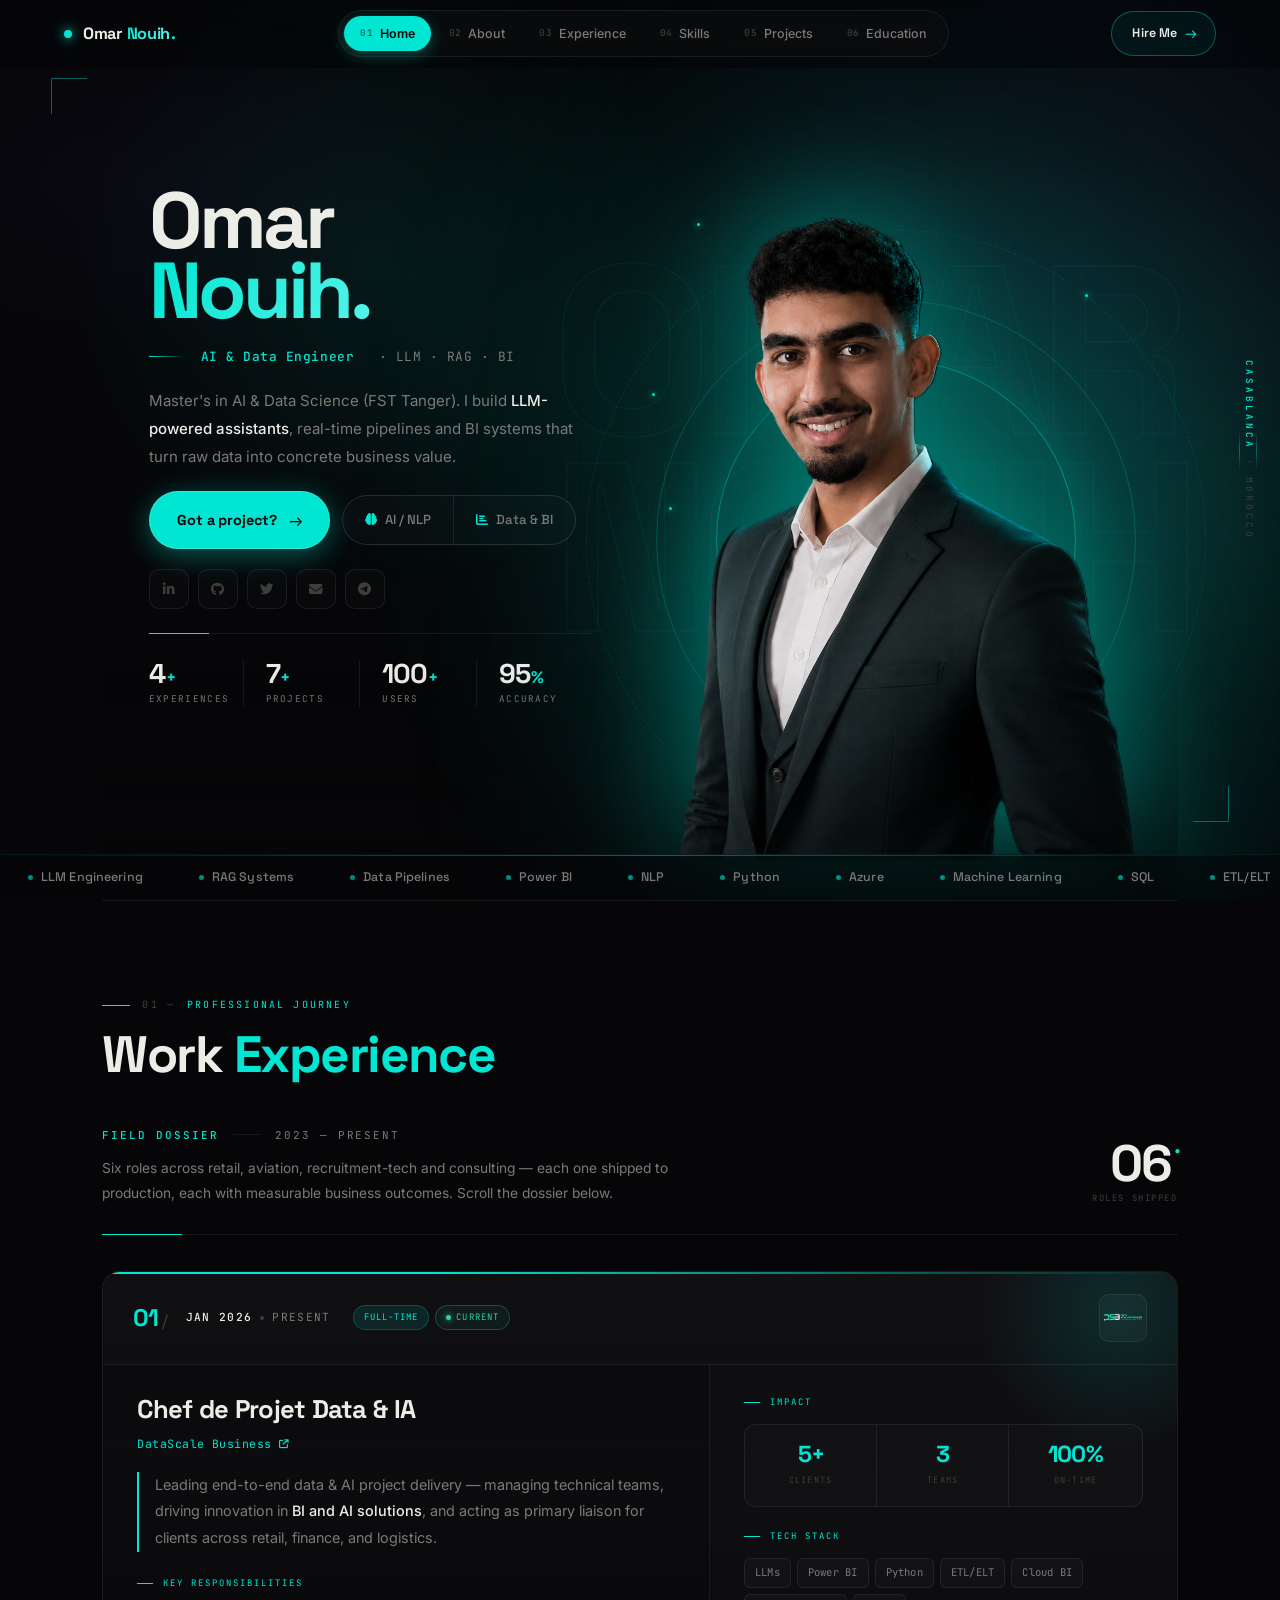
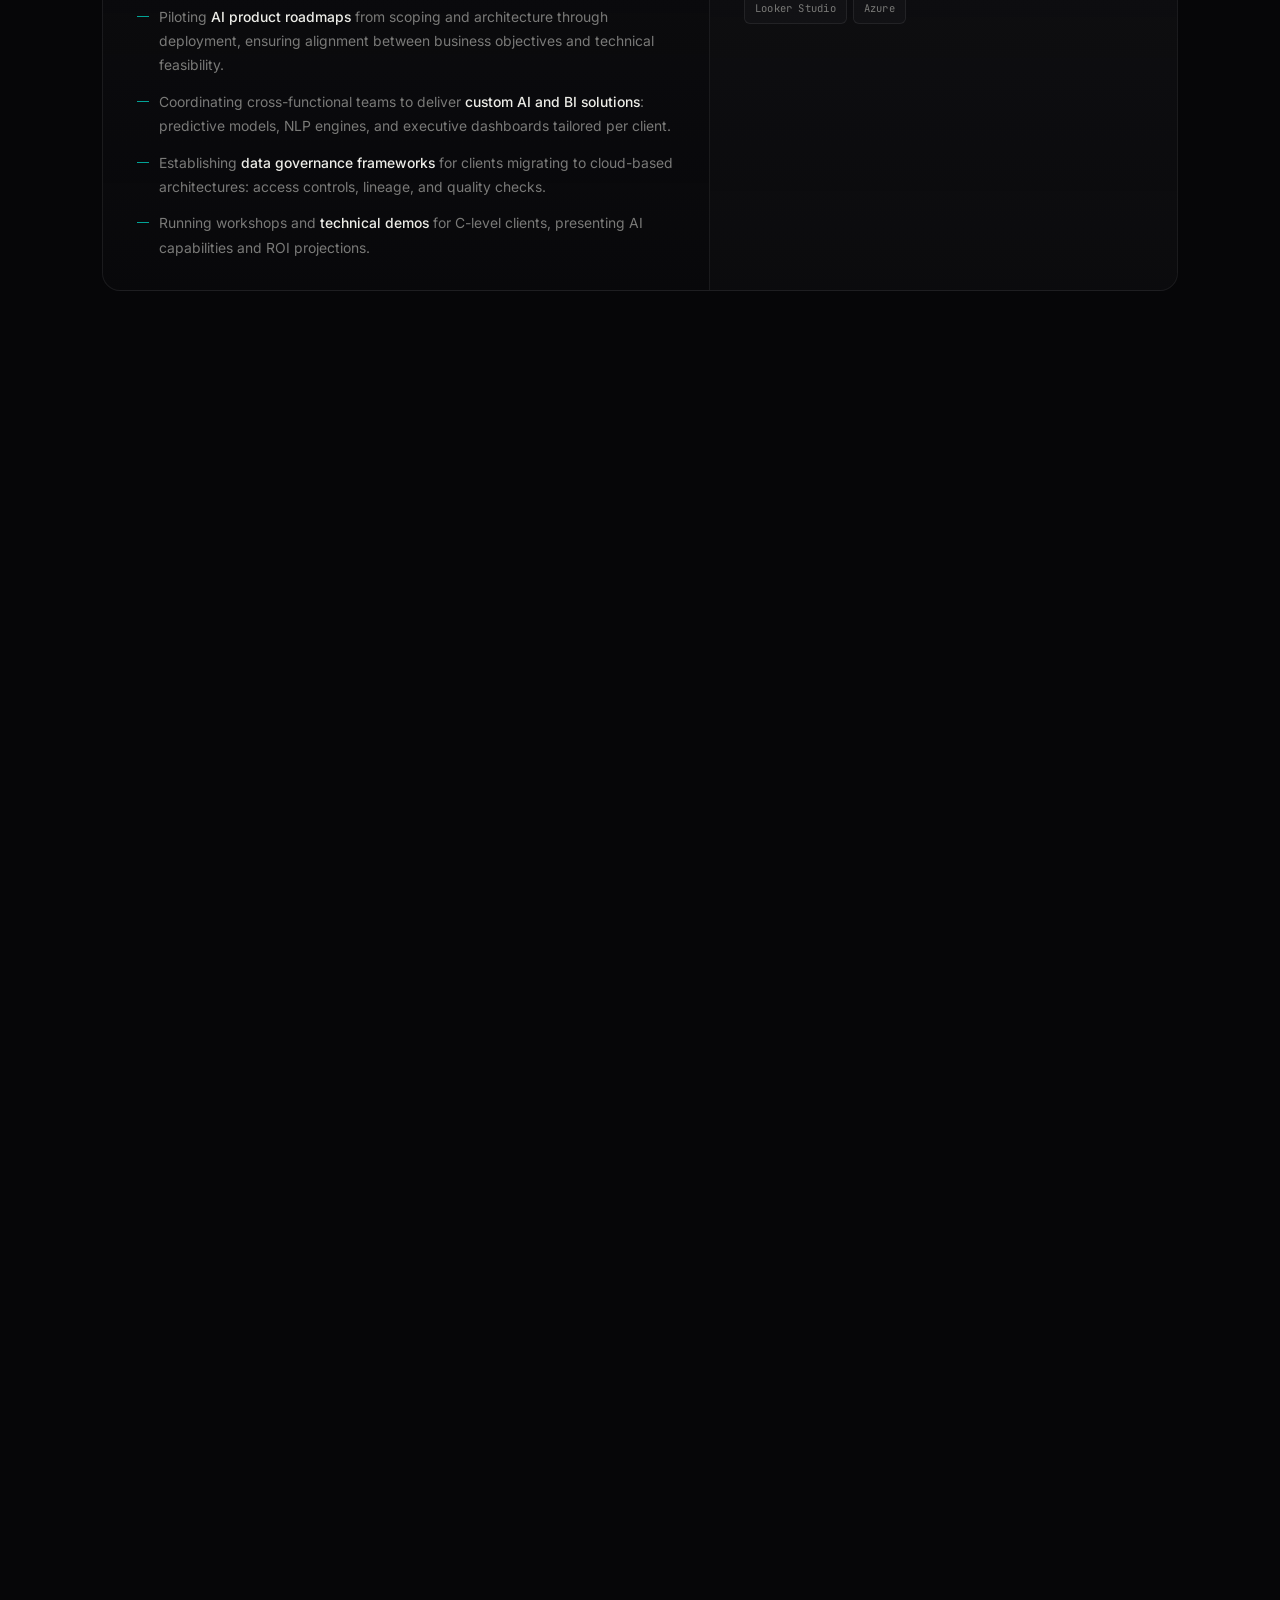
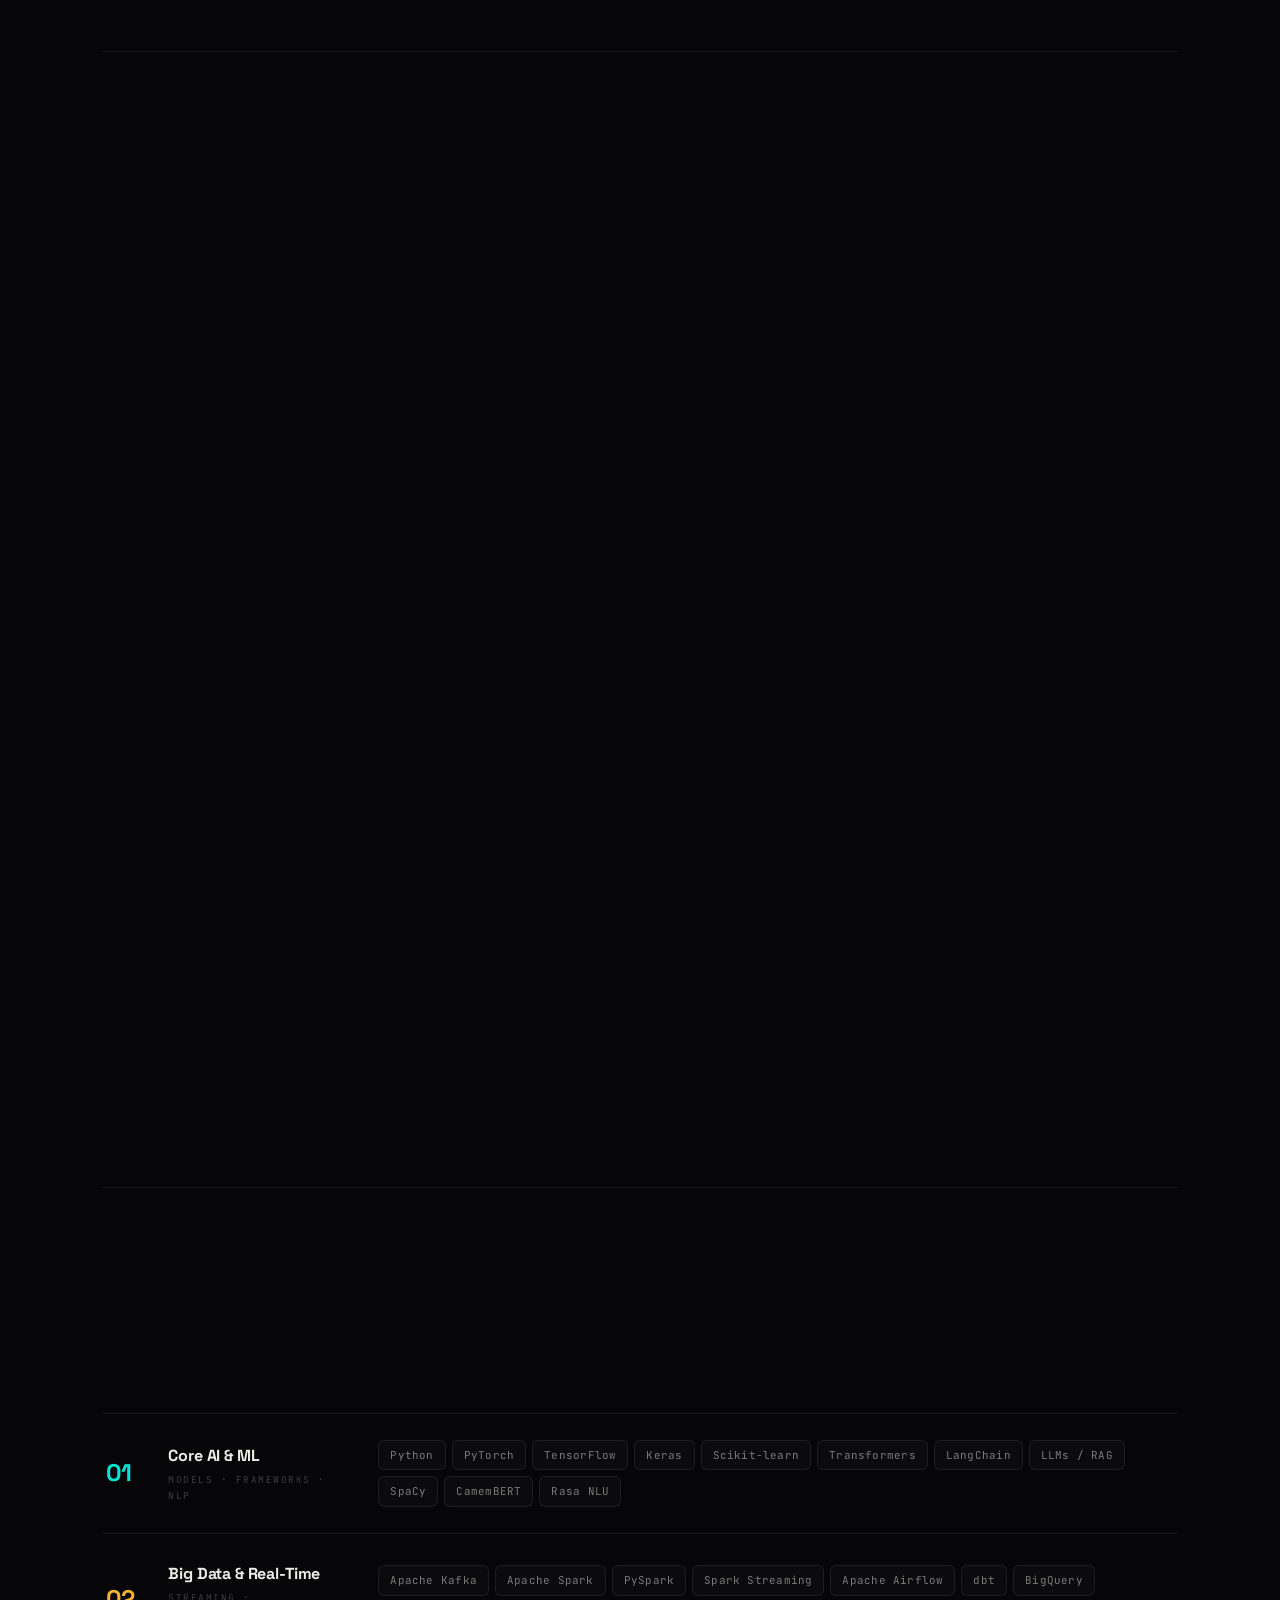
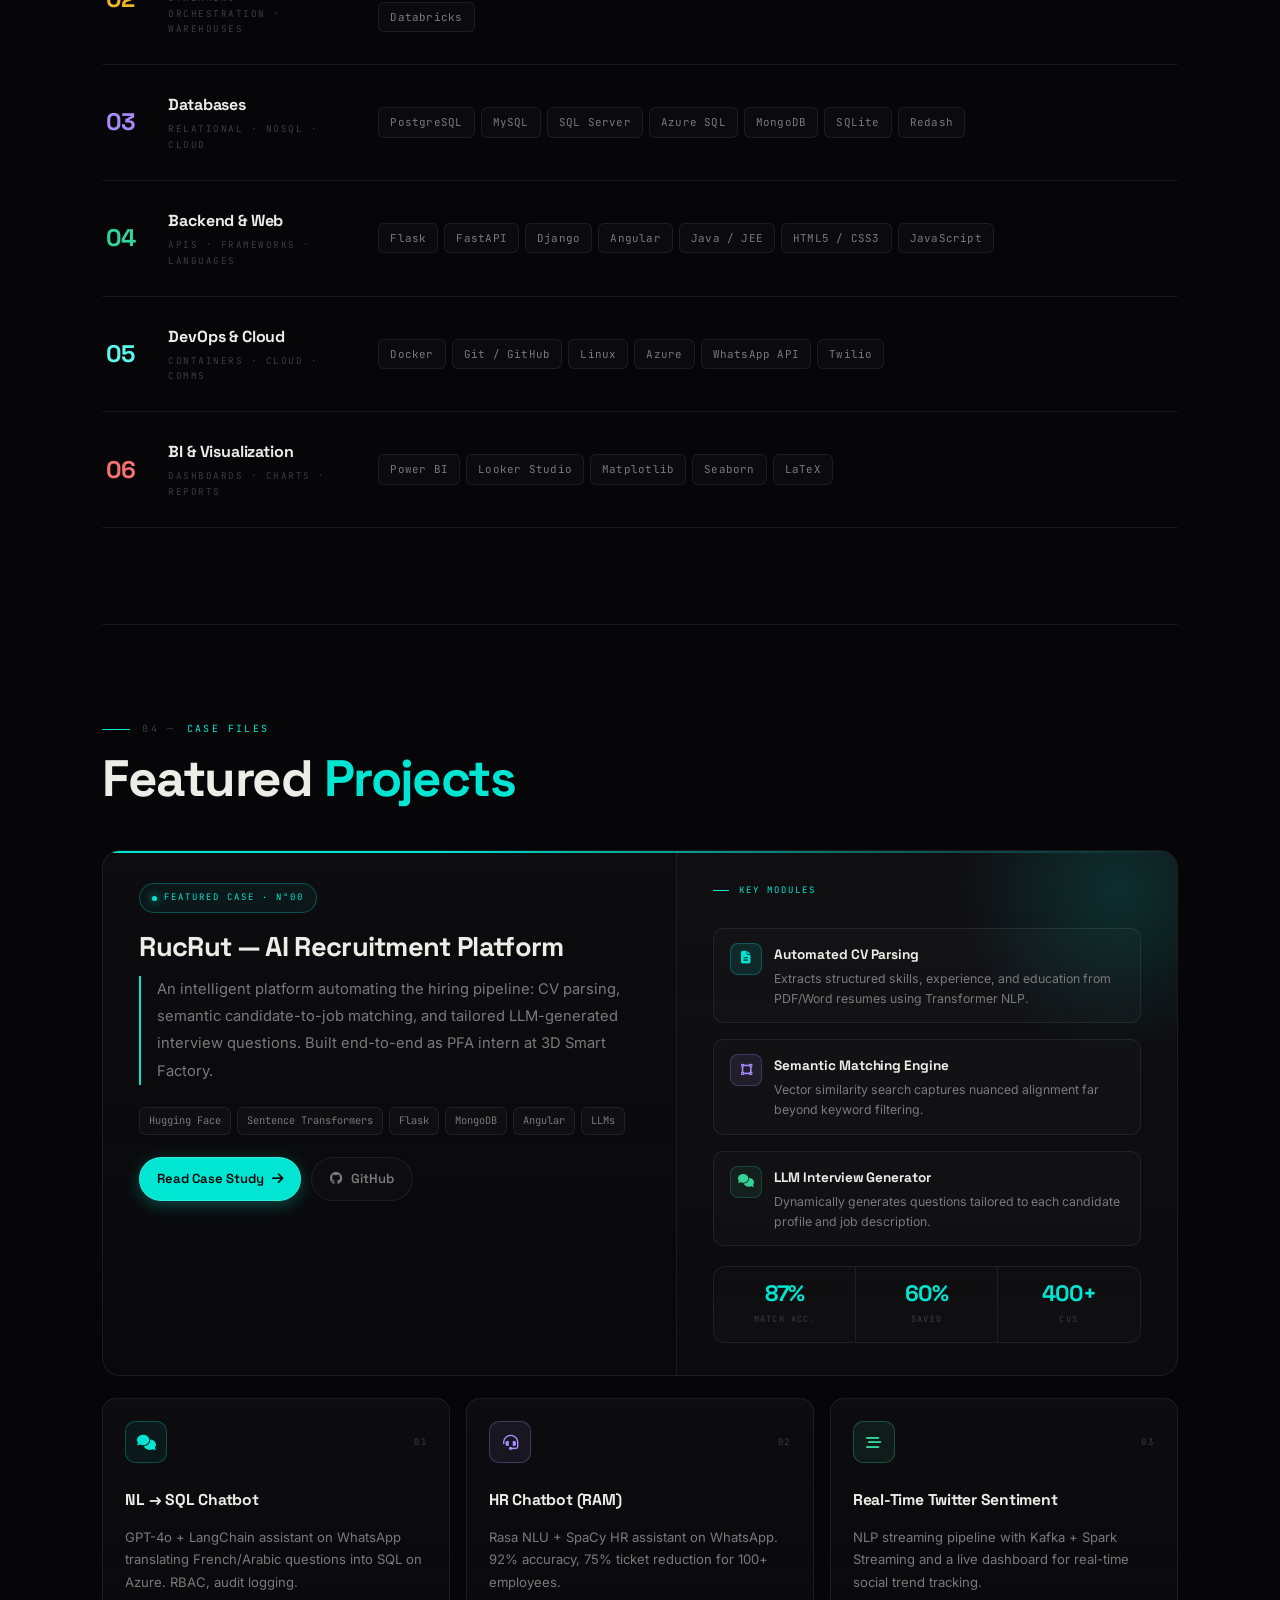
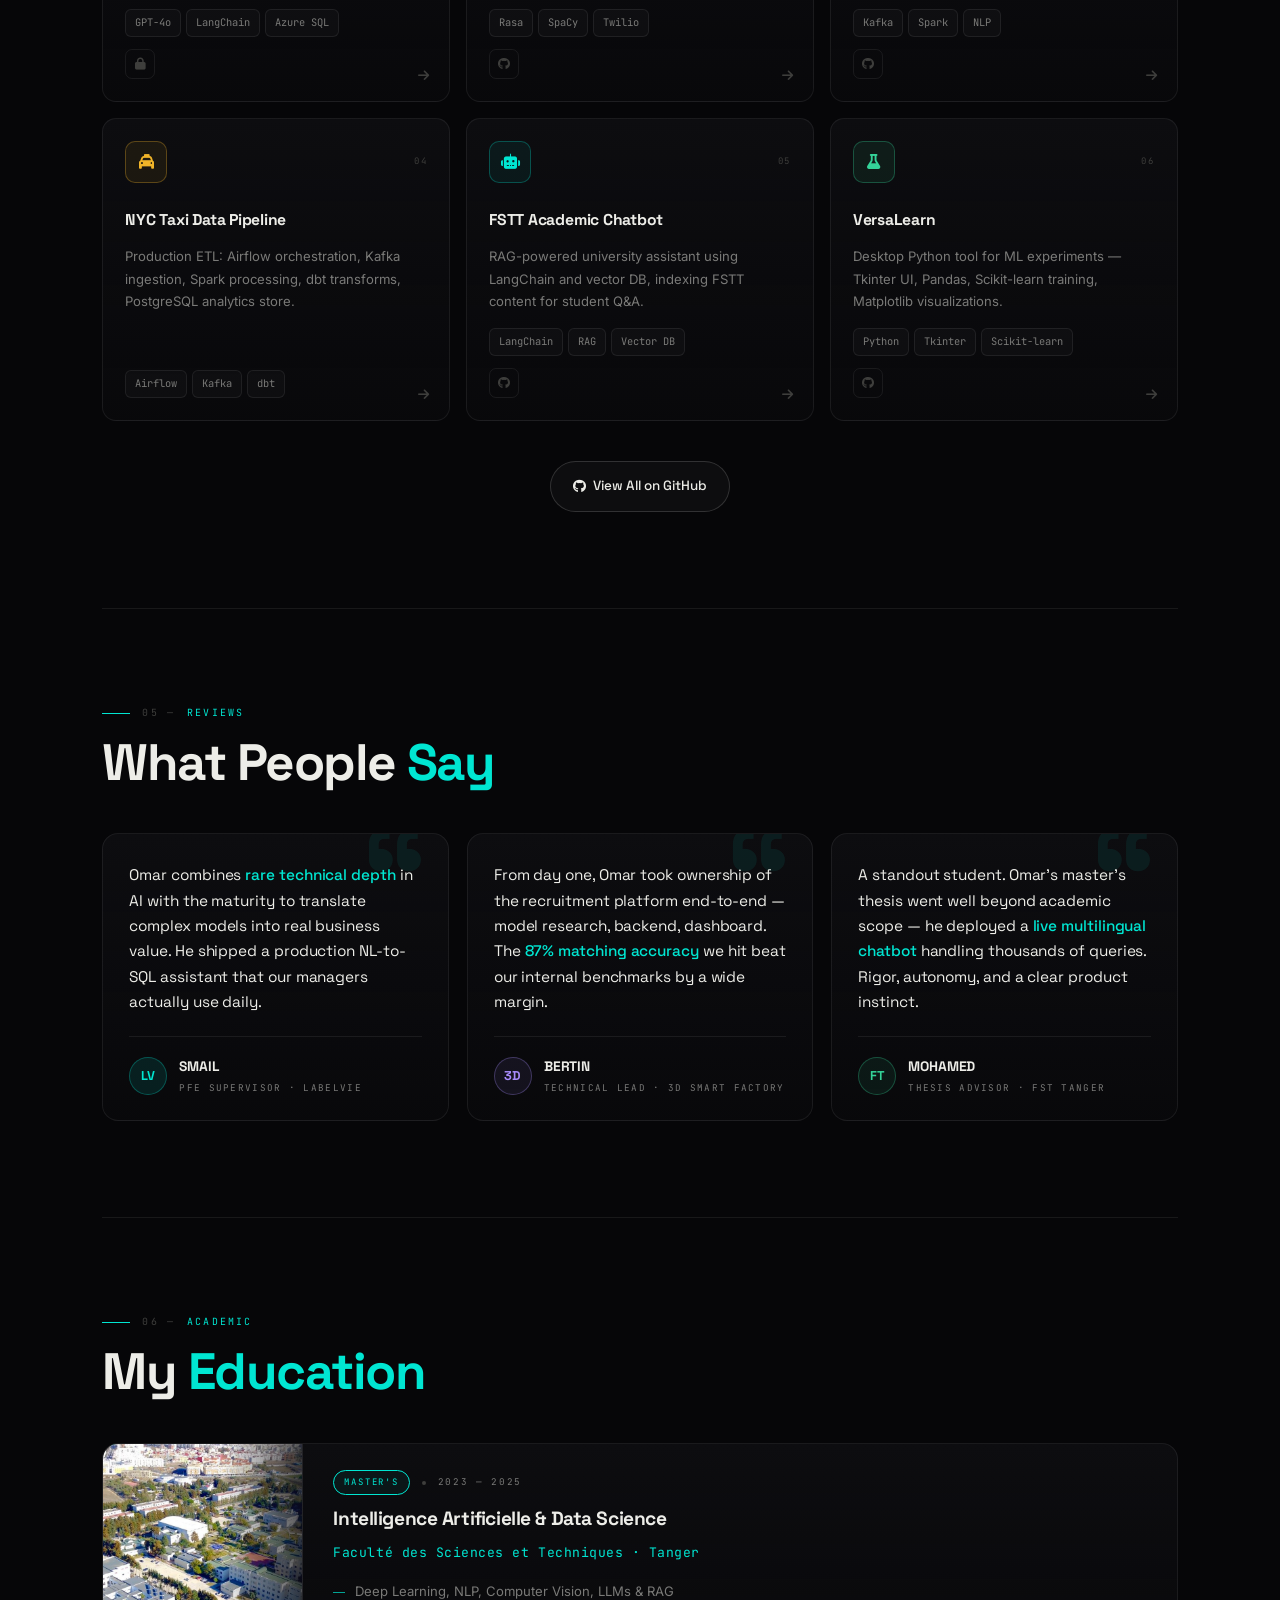
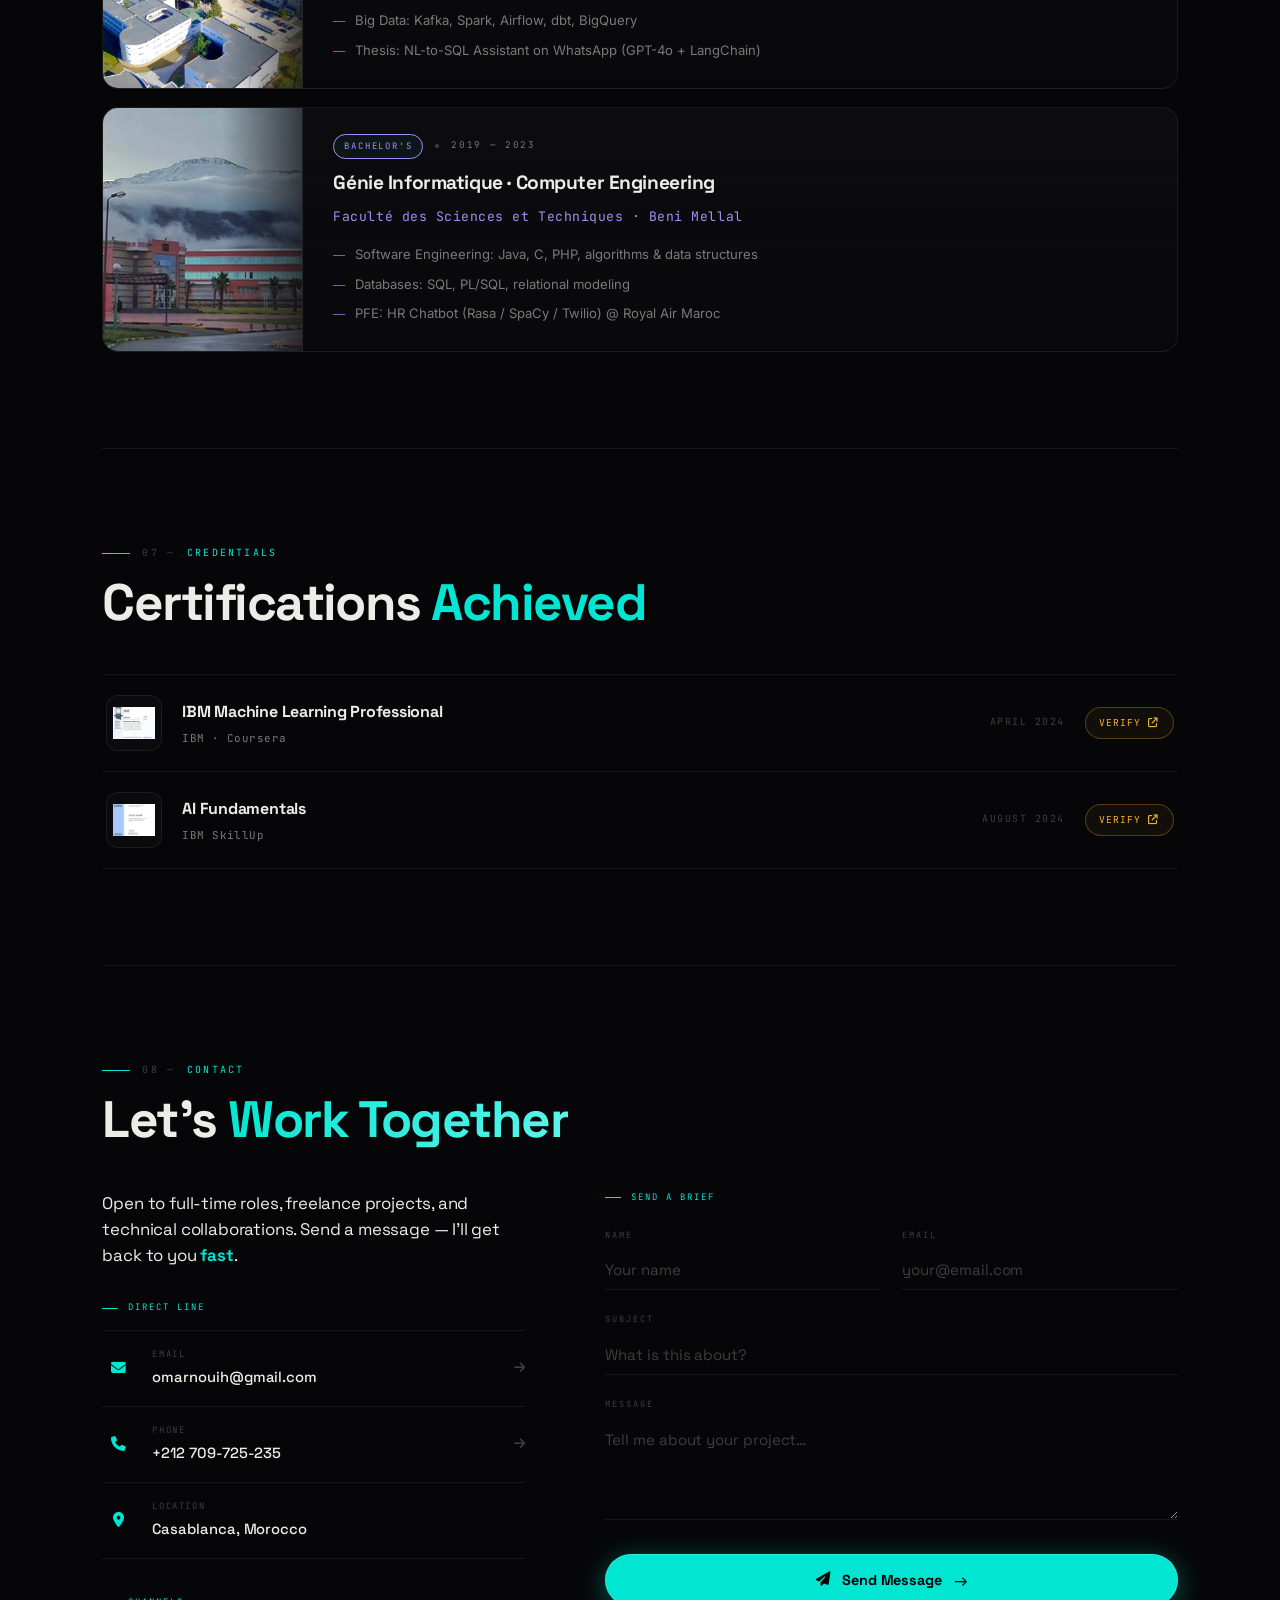
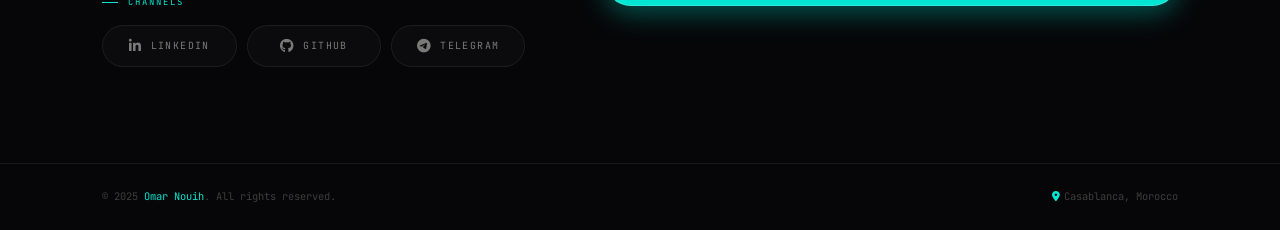
==== commit c08267b7: "Full portfolio redesign — SIGNAL × DOSSIER editorial language - Hero: massive name treatment, animat" ====
--- a/index.html
+++ b/index.html
@@ -1,1335 +1,2675 @@
-<!DOCTYPE html>
-<html lang="en">
-<head>
-  <meta charset="UTF-8">
-  <meta name="viewport" content="width=device-width, initial-scale=1.0">
-  <title>Omar Nouih | AI & Data Engineer | Morocco</title>
-  <meta name="description" content="Omar Nouih is an AI & Data Engineer based in Casablanca, Morocco. Master's in AI & Data Science. Specializing in LLMs, RAG, NLP, real-time data pipelines and BI systems.">
-  <meta name="keywords" content="Omar Nouih, AI Engineer, Data Scientist, Machine Learning, LLM, RAG, LangChain, NLP, Morocco, Casablanca, Python, Power BI, Data Engineer">
-  <meta name="author" content="Omar Nouih">
-  <link rel="canonical" href="https://omarnouih.github.io/Portfolio">
-  <link href="https://fonts.googleapis.com/css2?family=Outfit:wght@300;400;500;600;700;800;900&family=JetBrains+Mono:wght@400;500;700&display=swap" rel="stylesheet">
-  <link href="https://cdnjs.cloudflare.com/ajax/libs/font-awesome/6.4.0/css/all.min.css" rel="stylesheet">
-
-  <style>
-  *, *::before, *::after { margin: 0; padding: 0; box-sizing: border-box; }
-  :root {
-    --bg: #060a12; --surface: #0c1220; --card: #0e1525; --card2: #111a2e;
-    --border: rgba(56,189,248,.1); --border2: rgba(56,189,248,.22);
-    --accent: #38bdf8; --accent2: #818cf8; --green: #34d399; --gold: #fbbf24;
-    --text: #e2eaf5; --sub: #94a3b8; --muted: #4a6380;
-    --sans: 'Outfit', sans-serif; --mono: 'JetBrains Mono', monospace;
-    --r: 12px; --r2: 18px;
-    --glow: 0 0 40px rgba(56,189,248,.12); --glow2: 0 0 40px rgba(129,140,248,.12);
-  }
-  html { scroll-behavior: smooth; }
-  body { background: var(--bg); color: var(--text); font-family: var(--sans); font-size: 15px; line-height: 1.7; overflow-x: hidden; }
-  .grid-bg { position: fixed; inset: 0; pointer-events: none; z-index: 0; background-image: linear-gradient(rgba(56,189,248,.025) 1px,transparent 1px), linear-gradient(90deg,rgba(56,189,248,.025) 1px,transparent 1px); background-size: 64px 64px; }
-  ::-webkit-scrollbar { width: 4px; } ::-webkit-scrollbar-track { background: var(--bg); } ::-webkit-scrollbar-thumb { background: var(--accent2); border-radius: 2px; }
-
-  /* ─── HEADER ─── */
-  header { position: fixed; top: 0; left: 0; right: 0; z-index: 200; display: flex; align-items: center; justify-content: space-between; padding: 0 5%; height: 64px; background: rgba(6,10,18,.92); backdrop-filter: blur(20px); border-bottom: 1px solid var(--border); transition: box-shadow .3s; }
-  header.scrolled { box-shadow: 0 4px 32px rgba(0,0,0,.5); }
-  .logo { font-family: var(--sans); font-weight: 800; font-size: 1.05rem; color: var(--text); text-decoration: none; }
-  .logo span { color: var(--accent); }
-  nav { display: flex; align-items: center; gap: 2px; }
-  nav a { font-family: var(--sans); font-size: .82rem; font-weight: 500; color: var(--sub); text-decoration: none; padding: 6px 14px; border-radius: 8px; transition: all .2s; }
-  nav a:hover { color: var(--text); background: rgba(255,255,255,.05); }
-  nav a.active { color: var(--accent); }
-  .nav-hire { margin-left: 8px; font-size: .8rem !important; font-weight: 600 !important; color: var(--bg) !important; background: linear-gradient(135deg,var(--accent),#0ea5e9) !important; border-radius: 8px !important; padding: 7px 18px !important; }
-  #menu-btn { display: none; background: none; border: none; color: var(--accent); font-size: 1.2rem; cursor: pointer; }
-
-  /* ─── BLOBS ─── */
-  .blob { position: fixed; border-radius: 50%; pointer-events: none; filter: blur(90px); opacity: .3; }
-  .blob-1 { width: 500px; height: 500px; background: rgba(56,189,248,.14); top: -80px; right: 80px; animation: blobDrift 9s ease-in-out infinite; }
-  .blob-2 { width: 420px; height: 420px; background: rgba(129,140,248,.1); bottom: -60px; left: -60px; animation: blobDrift 13s ease-in-out infinite reverse; }
-  @keyframes blobDrift { 0%,100% { transform: translate(0,0) scale(1); } 50% { transform: translate(20px,-22px) scale(1.07); } }
-
-  /* ─── HERO ─── */
-  #home {
-    min-height: 100vh;
-    display: grid;
-    grid-template-columns: 1fr 380px;
-    align-items: center;
-    gap: 80px;
-    padding: 100px 8% 80px;
-    position: relative; z-index: 1;
-  }
-  .hero-eyebrow { display: inline-flex; align-items: center; gap: 8px; font-family: var(--mono); font-size: .72rem; letter-spacing: .14em; text-transform: uppercase; color: var(--accent); background: rgba(56,189,248,.07); border: 1px solid rgba(56,189,248,.18); border-radius: 100px; padding: 5px 16px; margin-bottom: 22px; }
-  .dot-green { width: 6px; height: 6px; border-radius: 50%; background: var(--green); box-shadow: 0 0 8px var(--green); animation: dotPulse 2s ease-in-out infinite; }
-  @keyframes dotPulse { 0%,100% { opacity: 1; } 50% { opacity: .3; } }
-  .hero-name { font-family: var(--sans); font-size: clamp(2.8rem,5.5vw,5.2rem); font-weight: 900; line-height: 1.02; letter-spacing: -.03em; margin-bottom: 16px; }
-  .hero-name .grad { background: linear-gradient(135deg,var(--accent) 0%,var(--accent2) 100%); -webkit-background-clip: text; -webkit-text-fill-color: transparent; }
-  .hero-role { font-family: var(--mono); font-size: .95rem; color: var(--sub); margin-bottom: 22px; min-height: 1.5em; }
-  .cursor { display: inline-block; width: 2px; height: .9em; background: var(--accent); margin-left: 2px; animation: blink 1s step-end infinite; vertical-align: middle; }
-  @keyframes blink { 0%,100% { opacity: 1; } 50% { opacity: 0; } }
-  .hero-bio { font-size: .95rem; color: var(--sub); max-width: 520px; line-height: 1.85; margin-bottom: 36px; }
-  .hero-actions { display: flex; gap: 12px; flex-wrap: wrap; margin-bottom: 40px; }
-  .btn-solid { display: inline-flex; align-items: center; gap: 8px; font-family: var(--sans); font-size: .85rem; font-weight: 600; color: #fff; background: linear-gradient(135deg,var(--accent),#0ea5e9); border: none; border-radius: 10px; padding: 12px 26px; cursor: pointer; text-decoration: none; box-shadow: 0 4px 18px rgba(56,189,248,.28); transition: all .25s; }
-  .btn-solid:hover { transform: translateY(-2px); box-shadow: 0 8px 28px rgba(56,189,248,.38); }
-  .btn-ghost { display: inline-flex; align-items: center; gap: 8px; font-family: var(--sans); font-size: .85rem; font-weight: 500; color: var(--text); background: transparent; border: 1px solid var(--border2); border-radius: 10px; padding: 11px 24px; cursor: pointer; text-decoration: none; transition: all .25s; }
-  .btn-ghost:hover { border-color: var(--accent); color: var(--accent); background: rgba(56,189,248,.06); }
-  .hero-socials { display: flex; gap: 10px; }
-  .hero-socials a { width: 40px; height: 40px; display: grid; place-items: center; border: 1px solid var(--border); border-radius: 10px; color: var(--sub); text-decoration: none; font-size: .9rem; transition: all .2s; }
-  .hero-socials a:hover { color: var(--accent); border-color: var(--accent); background: rgba(56,189,248,.07); transform: translateY(-2px); }
-  .hero-kpis { display: flex; margin-top: 44px; background: var(--card); border: 1px solid var(--border); border-radius: var(--r2); overflow: hidden; }
-  .hero-kpi { flex: 1; padding: 18px 16px; text-align: center; border-right: 1px solid var(--border); }
-  .hero-kpi:last-child { border-right: none; }
-  .hero-kpi-val { font-family: var(--sans); font-size: 1.5rem; font-weight: 800; color: var(--accent); line-height: 1; }
-  .hero-kpi-lbl { font-family: var(--mono); font-size: .6rem; letter-spacing: .1em; text-transform: uppercase; color: var(--muted); margin-top: 5px; }
-
-  /* ─── HERO VISUAL (no floating chips overlapping photo) ─── */
-  .hero-visual {
-    position: relative; z-index: 1;
-    display: flex; flex-direction: column; align-items: center; gap: 20px;
-  }
-  .avatar-wrap {
-    position: relative;
-    width: 300px; height: 300px;
-  }
-  .ring-outer { position: absolute; inset: -18px; border-radius: 50%; border: 1px solid rgba(56,189,248,.18); animation: spin 18s linear infinite; }
-  .ring-inner { position: absolute; inset: -9px; border-radius: 50%; border: 1px dashed rgba(129,140,248,.22); animation: spin 12s linear infinite reverse; }
-  @keyframes spin { to { transform: rotate(360deg); } }
-  .avatar-img { width: 300px; height: 300px; border-radius: 50%; object-fit: cover; object-position: top center; border: 3px solid rgba(56,189,248,.28); box-shadow: 0 0 60px rgba(56,189,248,.2), 0 0 120px rgba(129,140,248,.1); display: block; background: var(--card); }
-  .avatar-upload-label { position: absolute; inset: 0; border-radius: 50%; display: flex; flex-direction: column; align-items: center; justify-content: center; gap: 6px; cursor: pointer; background: rgba(6,10,18,.75); opacity: 0; transition: opacity .25s; font-size: .78rem; font-weight: 600; color: var(--accent); font-family: var(--sans); }
-  .avatar-wrap:hover .avatar-upload-label { opacity: 1; }
-  #avatar-input { display: none; }
-  .status-badge { display: inline-flex; align-items: center; gap: 8px; font-family: var(--mono); font-size: .72rem; letter-spacing: .1em; color: var(--green); background: rgba(52,211,153,.07); border: 1px solid rgba(52,211,153,.2); border-radius: 100px; padding: 7px 18px; }
-
-  /* chips BELOW the photo, not overlapping */
-  .hero-chips {
-    display: flex; flex-wrap: wrap; gap: 8px; justify-content: center; max-width: 320px;
-  }
-  .chip { display: inline-flex; align-items: center; gap: 7px; background: var(--card2); border: 1px solid var(--border2); border-radius: 10px; padding: 7px 14px; font-family: var(--mono); font-size: .68rem; color: var(--accent); white-space: nowrap; }
-  .chip strong { font-family: var(--sans); font-size: .88rem; font-weight: 800; color: var(--text); }
-
-  /* ─── SECTION SHARED ─── */
-  section { padding: 96px 8%; position: relative; z-index: 1; }
-  .sec-eyebrow { font-family: var(--mono); font-size: .7rem; letter-spacing: .18em; text-transform: uppercase; color: var(--accent); display: flex; align-items: center; gap: 10px; margin-bottom: 10px; }
-  .sec-eyebrow::before { content: ''; width: 28px; height: 1px; background: var(--accent); }
-  .sec-title { font-family: var(--sans); font-size: clamp(1.9rem,3.5vw,2.8rem); font-weight: 800; letter-spacing: -.025em; line-height: 1.1; margin-bottom: 52px; }
-  .sec-title .hi { color: var(--accent); }
-  .sec-title .gr { background: linear-gradient(135deg,var(--accent2),#c084fc); -webkit-background-clip: text; -webkit-text-fill-color: transparent; }
-  .div { height: 1px; background: linear-gradient(90deg,transparent,var(--border2),transparent); }
-
-  /* ─── EXPERIENCE: ONE CARD PER VIEW ─── */
-  .exp-carousel-outer {
-    position: relative;
-  }
-  .exp-nav-bar {
-    display: flex;
-    align-items: center;
-    justify-content: space-between;
-    margin-bottom: 28px;
-    flex-wrap: wrap;
-    gap: 14px;
-  }
-  .exp-dots {
-    display: flex;
-    gap: 8px;
-    align-items: center;
-  }
-  .exp-dot {
-    width: 8px; height: 8px;
-    border-radius: 50%;
-    border: 1px solid var(--border2);
-    background: transparent;
-    cursor: pointer;
-    transition: all .2s;
-    padding: 0;
-  }
-  .exp-dot.active {
-    background: var(--accent);
-    border-color: var(--accent);
-    width: 24px;
-    border-radius: 4px;
-  }
-  .exp-arrows {
-    display: flex;
-    gap: 8px;
-  }
-  .exp-arrow {
-    width: 38px; height: 38px;
-    display: grid; place-items: center;
-    background: var(--card);
-    border: 1px solid var(--border2);
-    border-radius: 10px;
-    color: var(--accent);
-    cursor: pointer;
-    transition: all .2s;
-    font-size: .8rem;
-  }
-  .exp-arrow:hover { background: rgba(56,189,248,.1); }
-  .exp-arrow:disabled { opacity: .3; cursor: default; }
-  .exp-counter {
-    font-family: var(--mono);
-    font-size: .72rem;
-    color: var(--muted);
-  }
-
-  .exp-track-wrapper {
-    overflow: hidden;
-    border-radius: var(--r2);
-    width: 100%;
-  }
-  .exp-track {
-    display: flex;
-    width: 100%;
-    transition: transform .5s cubic-bezier(.4,0,.2,1);
-    will-change: transform;
-  }
-  .exp-card {
-    width: 100%;
-    flex: 0 0 100%;
-    background: var(--card);
-    border: 1px solid var(--border);
-    border-radius: var(--r2);
-    overflow: hidden;
-  }
-
-  .exp-card-inner {
-    display: grid;
-    grid-template-columns: 300px 1fr;
-    min-height: 520px;
-  }
-
-  /* left panel */
-  .exp-left {
-    background: linear-gradient(180deg, rgba(56,189,248,.05) 0%, rgba(129,140,248,.04) 100%);
-    border-right: 1px solid var(--border);
-    padding: 36px 28px;
-    display: flex;
-    flex-direction: column;
-    gap: 20px;
-  }
-  .exp-logo {
-    width: 60px; height: 60px;
-    border-radius: 14px;
-    border: 1px solid var(--border2);
-    background: rgba(56,189,248,.07);
-    display: grid; place-items: center;
-    font-family: var(--sans); font-size: .85rem; font-weight: 800; color: var(--accent);
-    overflow: hidden;
-  }
-  .exp-logo img { width: 100%; height: 100%; object-fit: contain; border-radius: 12px; }
-  .exp-role { font-size: 1.1rem; font-weight: 800; color: var(--text); line-height: 1.3; margin-bottom: 5px; }
-  .exp-company { font-family: var(--mono); font-size: .8rem; color: var(--accent); margin-bottom: 14px; display: flex; align-items: center; gap: 5px; text-decoration: none; }
-  .exp-company:hover { opacity: .75; }
-  .badge { font-family: var(--mono); font-size: .63rem; letter-spacing: .08em; border-radius: 6px; padding: 4px 10px; display: inline-flex; align-items: center; gap: 5px; }
-  .b-type { color: var(--accent2); background: rgba(129,140,248,.1); border: 1px solid rgba(129,140,248,.2); }
-  .b-date { color: var(--sub); background: rgba(148,163,184,.07); border: 1px solid rgba(148,163,184,.12); }
-  .b-now { color: var(--green); background: rgba(52,211,153,.07); border: 1px solid rgba(52,211,153,.18); }
-  .b-now .bdot { width: 5px; height: 5px; border-radius: 50%; background: var(--green); animation: dotPulse 2s ease-in-out infinite; }
-  .exp-badges { display: flex; flex-direction: column; gap: 6px; }
-
-  .exp-metrics-side {
-    margin-top: auto;
-    display: flex;
-    flex-direction: column;
-    gap: 10px;
-  }
-  .esm { background: rgba(56,189,248,.05); border: 1px solid var(--border); border-radius: var(--r); padding: 12px 16px; }
-  .esm-v { font-family: var(--sans); font-size: 1.4rem; font-weight: 800; color: var(--accent); }
-  .esm-l { font-family: var(--mono); font-size: .6rem; letter-spacing: .1em; text-transform: uppercase; color: var(--muted); margin-top: 2px; }
-
-  /* right panel */
-  .exp-right { padding: 36px 40px; display: flex; flex-direction: column; gap: 22px; overflow-y: auto; }
-  .exp-summary-box {
-    background: rgba(56,189,248,.04);
-    border-left: 3px solid var(--accent);
-    border-radius: 0 var(--r) var(--r) 0;
-    padding: 16px 20px;
-    font-size: .92rem; color: var(--sub); line-height: 1.85;
-  }
-  .exp-section-title { font-family: var(--mono); font-size: .68rem; letter-spacing: .14em; text-transform: uppercase; color: var(--accent); margin-bottom: 12px; display: flex; align-items: center; gap: 8px; }
-  .exp-section-title::before { content: ''; width: 16px; height: 1px; background: var(--accent); }
-  .exp-points { list-style: none; display: grid; gap: 10px; }
-  .exp-points li { display: flex; gap: 12px; align-items: flex-start; font-size: .875rem; color: var(--sub); line-height: 1.75; }
-  .arr { flex-shrink: 0; margin-top: 5px; width: 18px; height: 18px; background: rgba(56,189,248,.1); border: 1px solid rgba(56,189,248,.22); border-radius: 5px; display: grid; place-items: center; color: var(--accent); font-size: .52rem; }
-  .exp-points li strong { color: var(--text); }
-  .stack { display: flex; flex-wrap: wrap; gap: 6px; }
-  .tag { font-family: var(--mono); font-size: .65rem; letter-spacing: .06em; color: var(--sub); background: rgba(148,163,184,.06); border: 1px solid rgba(148,163,184,.12); border-radius: 6px; padding: 3px 9px; }
-
-  /* ─── ABOUT ─── */
-  #about { display: grid; grid-template-columns: 1fr 380px; gap: 64px; align-items: start; }
-  .about-card { background: var(--card); border: 1px solid var(--border); border-radius: var(--r2); padding: 28px; margin-bottom: 16px; }
-  .about-card p { color: var(--sub); font-size: .92rem; line-height: 1.9; }
-  .about-card p strong { color: var(--text); }
-  .about-grid { display: grid; grid-template-columns: 1fr 1fr; gap: 12px; }
-  .about-item { background: var(--card); border: 1px solid var(--border); border-radius: var(--r); padding: 14px 18px; transition: border-color .25s; }
-  .about-item:hover { border-color: var(--accent); }
-  .about-item .lbl { font-family: var(--mono); font-size: .62rem; letter-spacing: .12em; text-transform: uppercase; color: var(--muted); margin-bottom: 3px; }
-  .about-item .val { font-size: .88rem; font-weight: 500; color: var(--text); }
-  .lang-row { display: flex; gap: 10px; flex-wrap: wrap; margin-top: 16px; }
-  .lang-badge { display: flex; align-items: center; gap: 6px; font-size: .82rem; font-weight: 500; color: var(--text); background: var(--card); border: 1px solid var(--border); border-radius: 8px; padding: 8px 14px; }
-  .lang-level { font-size: .72rem; color: var(--muted); margin-left: 4px; }
-  .principle-card { background: var(--card); border: 1px solid var(--border); border-radius: var(--r); padding: 20px 22px; margin-bottom: 12px; display: flex; gap: 12px; align-items: flex-start; transition: border-color .3s; }
-  .principle-card:hover { border-color: var(--border2); }
-  .p-icon { width: 34px; height: 34px; flex-shrink: 0; border-radius: 8px; display: grid; place-items: center; font-size: .85rem; }
-
-  /* About portrait */
-  .about-portrait-col { position: sticky; top: 88px; display: flex; flex-direction: column; gap: 16px; }
-  .about-portrait-frame {
-    position: relative;
-    width: 100%;
-    border-radius: 20px;
-    overflow: hidden;
-    border: 1px solid var(--border2);
-    box-shadow: 0 0 60px rgba(56,189,248,.12), 0 24px 60px rgba(0,0,0,.5);
-  }
-  .about-portrait-frame::before {
-    content: '';
-    position: absolute;
-    inset: 0;
-    background: linear-gradient(180deg, transparent 55%, rgba(6,10,18,.95) 100%);
-    z-index: 1;
-    pointer-events: none;
-  }
-  .about-portrait-frame img {
-    width: 100%;
-    height: 520px;
-    object-fit: cover;
-    object-position: center 10%;
-    display: block;
-    filter: brightness(.95) contrast(1.05);
-  }
-  .about-portrait-caption {
-    position: absolute;
-    bottom: 0; left: 0; right: 0;
-    z-index: 2;
-    padding: 24px 22px 22px;
-  }
-  .about-portrait-name {
-    font-family: var(--sans);
-    font-size: 1.15rem;
-    font-weight: 800;
-    color: var(--text);
-    margin-bottom: 4px;
-  }
-  .about-portrait-title {
-    font-family: var(--mono);
-    font-size: .7rem;
-    letter-spacing: .1em;
-    color: var(--accent);
-  }
-  .about-portrait-accent {
-    position: absolute;
-    top: 0; left: 0; right: 0;
-    height: 3px;
-    background: linear-gradient(90deg, var(--accent), var(--accent2));
-    z-index: 2;
-  }
-
-  /* ─── SKILLS ─── */
-  .skills-grid { display: grid; grid-template-columns: repeat(auto-fill,minmax(280px,1fr)); gap: 18px; }
-  .skill-card { background: var(--card); border: 1px solid var(--border); border-radius: var(--r2); padding: 24px; transition: all .3s; }
-  .skill-card:hover { border-color: var(--border2); box-shadow: var(--glow); }
-  .skill-card-title { font-family: var(--mono); font-size: .68rem; letter-spacing: .14em; text-transform: uppercase; color: var(--accent); margin-bottom: 16px; display: flex; align-items: center; gap: 8px; }
-  .pills { display: flex; flex-wrap: wrap; gap: 7px; }
-  .pill { font-size: .8rem; font-weight: 500; color: var(--text); background: rgba(255,255,255,.04); border: 1px solid var(--border); border-radius: 7px; padding: 5px 12px; transition: all .2s; cursor: default; }
-  .pill:hover { border-color: var(--accent); color: var(--accent); background: rgba(56,189,248,.07); }
-
-  /* ─── PROJECTS ─── */
-  .projects-wrapper { display: grid; gap: 20px; }
-  .proj-featured { background: var(--card); border: 1px solid var(--border2); border-radius: var(--r2); overflow: hidden; display: grid; grid-template-columns: 1fr 1fr; position: relative; transition: box-shadow .3s; }
-  .proj-featured:hover { box-shadow: var(--glow2); }
-  .proj-featured::before { content: ''; position: absolute; top: 0; left: 0; right: 0; height: 3px; background: linear-gradient(90deg,var(--accent),var(--accent2)); }
-  .pf-left { padding: 36px; border-right: 1px solid var(--border); }
-  .pf-right { padding: 36px; display: flex; flex-direction: column; gap: 16px; }
-  .proj-feat-badge { display: inline-flex; align-items: center; gap: 6px; font-family: var(--mono); font-size: .65rem; letter-spacing: .12em; text-transform: uppercase; color: var(--bg); background: linear-gradient(135deg,var(--accent),var(--accent2)); border-radius: 100px; padding: 4px 14px; margin-bottom: 16px; }
-  .proj-title { font-family: var(--sans); font-size: 1.3rem; font-weight: 800; color: var(--text); margin-bottom: 12px; }
-  .proj-desc { font-size: .875rem; color: var(--sub); line-height: 1.8; margin-bottom: 18px; }
-  .ptags { display: flex; flex-wrap: wrap; gap: 6px; margin-bottom: 20px; }
-  .ptag { font-family: var(--mono); font-size: .63rem; letter-spacing: .07em; color: var(--gold); background: rgba(251,191,36,.07); border: 1px solid rgba(251,191,36,.2); border-radius: 5px; padding: 3px 9px; }
-  .proj-links-row { display: flex; gap: 10px; }
-  .pl { display: inline-flex; align-items: center; gap: 6px; font-family: var(--sans); font-size: .8rem; font-weight: 600; text-decoration: none; border-radius: 8px; padding: 9px 18px; transition: all .2s; }
-  .pl-solid { color: #fff; background: linear-gradient(135deg,var(--accent),#0ea5e9); box-shadow: 0 2px 12px rgba(56,189,248,.25); }
-  .pl-solid:hover { transform: translateY(-1px); }
-  .pl-ghost { color: var(--sub); border: 1px solid var(--border2); }
-  .pl-ghost:hover { color: var(--accent); border-color: var(--accent); }
-  .feat-point { background: rgba(56,189,248,.04); border: 1px solid var(--border); border-radius: var(--r); padding: 14px 16px; display: flex; align-items: flex-start; gap: 12px; transition: border-color .2s; }
-  .feat-point:hover { border-color: var(--border2); }
-  .fp-icon { width: 32px; height: 32px; flex-shrink: 0; border-radius: 8px; display: grid; place-items: center; font-size: .8rem; }
-  .fp-t { font-size: .82rem; font-weight: 700; color: var(--text); margin-bottom: 3px; }
-  .fp-d { font-size: .78rem; color: var(--sub); }
-  .feat-metrics { display: grid; grid-template-columns: repeat(3,1fr); border: 1px solid var(--border); border-radius: var(--r); overflow: hidden; }
-  .fm { padding: 14px 10px; text-align: center; border-right: 1px solid var(--border); }
-  .fm:last-child { border-right: none; }
-  .fm-v { font-family: var(--sans); font-size: 1.15rem; font-weight: 800; color: var(--accent); }
-  .fm-l { font-family: var(--mono); font-size: .58rem; letter-spacing: .1em; text-transform: uppercase; color: var(--muted); margin-top: 3px; }
-  .proj-cards { display: grid; grid-template-columns: repeat(auto-fill,minmax(280px,1fr)); gap: 18px; }
-  .proj-card { background: var(--card); border: 1px solid var(--border); border-radius: var(--r2); padding: 24px; display: flex; flex-direction: column; gap: 12px; transition: all .3s; }
-  .proj-card:hover { border-color: var(--border2); transform: translateY(-3px); box-shadow: var(--glow); }
-  .pc-top { display: flex; justify-content: space-between; align-items: flex-start; }
-  .pc-icon { width: 42px; height: 42px; background: linear-gradient(135deg,rgba(56,189,248,.12),rgba(129,140,248,.12)); border: 1px solid var(--border2); border-radius: 10px; display: grid; place-items: center; font-size: 1rem; color: var(--accent); }
-  .pc-links { display: flex; gap: 6px; }
-  .pc-links a { width: 30px; height: 30px; display: grid; place-items: center; border: 1px solid var(--border); border-radius: 6px; color: var(--muted); text-decoration: none; font-size: .78rem; transition: all .2s; }
-  .pc-links a:hover { color: var(--accent); border-color: var(--accent); }
-  .pc-name { font-family: var(--sans); font-size: .95rem; font-weight: 700; color: var(--text); }
-  .pc-desc { font-size: .82rem; color: var(--sub); line-height: 1.7; flex: 1; }
-  .pc-tags { display: flex; flex-wrap: wrap; gap: 5px; margin-top: auto; }
-
-  /* ─── EDUCATION ─── */
-  .edu-grid { display: grid; grid-template-columns: 1fr 1fr; gap: 24px; }
-  .edu-card { background: var(--card); border: 1px solid var(--border); border-radius: var(--r2); overflow: hidden; position: relative; transition: all .3s; }
-  .edu-card::before { content: ''; position: absolute; top: 0; left: 0; right: 0; height: 3px; background: linear-gradient(90deg,var(--accent),var(--accent2)); }
-  .edu-card:hover { border-color: var(--border2); box-shadow: var(--glow); transform: translateY(-3px); }
-  .edu-img { width: 100%; height: 160px; object-fit: cover; display: block; border-bottom: 1px solid var(--border); background: var(--card2); }
-  .edu-img-placeholder { width: 100%; height: 160px; background: linear-gradient(135deg, rgba(56,189,248,.08), rgba(129,140,248,.06)); border-bottom: 1px solid var(--border); display: flex; align-items: center; justify-content: center; color: var(--muted); font-family: var(--mono); font-size: .7rem; letter-spacing: .1em; }
-  .edu-body { padding: 28px; }
-  .edu-lv { font-family: var(--mono); font-size: .65rem; letter-spacing: .12em; text-transform: uppercase; color: var(--bg); background: var(--accent2); border-radius: 6px; padding: 3px 10px; display: inline-block; margin-bottom: 14px; }
-  .edu-deg { font-family: var(--sans); font-size: 1.05rem; font-weight: 700; color: var(--text); margin-bottom: 5px; }
-  .edu-sch { font-size: .84rem; color: var(--accent); font-family: var(--mono); margin-bottom: 8px; }
-  .edu-yr { font-family: var(--mono); font-size: .72rem; color: var(--muted); display: inline-flex; align-items: center; gap: 5px; margin-bottom: 16px; }
-  .edu-hi { list-style: none; display: grid; gap: 6px; }
-  .edu-hi li { font-size: .84rem; color: var(--sub); padding-left: 14px; position: relative; line-height: 1.6; }
-  .edu-hi li::before { content: '▸'; position: absolute; left: 0; color: var(--accent); font-size: .7rem; top: 4px; }
-
-  /* ─── CERTIFICATIONS ─── */
-  .cert-grid { display: grid; grid-template-columns: 1fr 1fr; gap: 18px; }
-  .cert-card { background: var(--card); border: 1px solid var(--border); border-radius: var(--r2); padding: 26px; display: flex; gap: 18px; transition: all .3s; }
-  .cert-card:hover { border-color: rgba(251,191,36,.3); box-shadow: 0 0 30px rgba(251,191,36,.08); transform: translateY(-2px); }
-  .cert-icon { width: 50px; height: 50px; flex-shrink: 0; border-radius: 12px; background: linear-gradient(135deg,rgba(251,191,36,.12),rgba(245,158,11,.08)); border: 1px solid rgba(251,191,36,.25); display: grid; place-items: center; font-size: 1.2rem; color: var(--gold); }
-  .cert-icon-img { width: 70px; height: 70px; flex-shrink: 0; border-radius: 12px; border: 1px solid var(--border2); overflow: hidden; background: var(--card2); display: grid; place-items: center; }
-  .cert-icon-img img { width: 100%; height: 100%; object-fit: contain; padding: 4px; }
-  .cert-name { font-family: var(--sans); font-size: .92rem; font-weight: 700; color: var(--text); margin-bottom: 4px; }
-  .cert-issuer { font-size: .8rem; color: var(--sub); margin-bottom: 4px; }
-  .cert-date { font-family: var(--mono); font-size: .68rem; color: var(--muted); margin-bottom: 12px; }
-  .cert-verify { display: inline-flex; align-items: center; gap: 5px; font-family: var(--mono); font-size: .68rem; letter-spacing: .07em; color: var(--gold); text-decoration: none; border: 1px solid rgba(251,191,36,.25); border-radius: 5px; padding: 4px 10px; transition: all .2s; }
-  .cert-verify:hover { background: rgba(251,191,36,.1); }
-
-  /* ─── CONTACT ─── */
-  .contact-wrap { display: grid; grid-template-columns: 1fr 1fr; gap: 60px; align-items: start; }
-  .contact-cards { display: flex; flex-direction: column; gap: 12px; margin-bottom: 28px; }
-  .contact-card { display: flex; align-items: center; gap: 14px; background: var(--card); border: 1px solid var(--border); border-radius: var(--r); padding: 15px 20px; text-decoration: none; color: var(--text); transition: all .25s; }
-  .contact-card:hover { border-color: var(--accent); color: var(--accent); transform: translateX(4px); }
-  .cc-icon { width: 36px; height: 36px; display: grid; place-items: center; background: rgba(56,189,248,.08); border: 1px solid var(--border2); border-radius: 8px; color: var(--accent); font-size: .85rem; flex-shrink: 0; }
-  .cc-lbl { font-family: var(--mono); font-size: .62rem; letter-spacing: .1em; text-transform: uppercase; color: var(--muted); }
-  .cc-val { font-size: .88rem; }
-  .soc-row { display: flex; gap: 10px; }
-  .soc-btn { flex: 1; display: flex; align-items: center; justify-content: center; gap: 7px; font-size: .78rem; font-weight: 600; color: var(--sub); background: var(--card); border: 1px solid var(--border); border-radius: 10px; padding: 11px; text-decoration: none; transition: all .2s; }
-  .soc-btn:hover { color: var(--accent); border-color: var(--accent); }
-  .form-wrap { display: flex; flex-direction: column; gap: 14px; }
-  .form-row2 { display: grid; grid-template-columns: 1fr 1fr; gap: 14px; }
-  .field { display: flex; flex-direction: column; gap: 5px; }
-  .field label { font-family: var(--mono); font-size: .65rem; letter-spacing: .12em; text-transform: uppercase; color: var(--muted); }
-  .field input, .field textarea { background: var(--card); border: 1px solid var(--border); border-radius: 8px; color: var(--text); font-family: var(--sans); font-size: .88rem; padding: 11px 15px; outline: none; transition: border-color .2s; width: 100%; }
-  .field input:focus, .field textarea:focus { border-color: var(--accent); }
-  .field textarea { min-height: 120px; resize: vertical; }
-
-  /* ─── FOOTER ─── */
-  footer { border-top: 1px solid var(--border); padding: 28px 8%; display: flex; align-items: center; justify-content: space-between; flex-wrap: wrap; gap: 12px; }
-  footer p { font-family: var(--mono); font-size: .72rem; color: var(--muted); }
-  footer a { color: var(--accent); text-decoration: none; }
-
-  /* ─── BACK TO TOP ─── */
-  #back-top { position: fixed; bottom: 28px; right: 28px; z-index: 99; width: 42px; height: 42px; display: grid; place-items: center; background: var(--card2); border: 1px solid var(--border2); border-radius: 10px; color: var(--accent); font-size: .85rem; text-decoration: none; opacity: 0; pointer-events: none; transition: all .3s; }
-  #back-top.show { opacity: 1; pointer-events: all; }
-  #back-top:hover { background: var(--accent); color: var(--bg); }
-
-  /* ─── REVEAL ─── */
-  .reveal { opacity: 0; transform: translateY(24px); transition: opacity .65s ease, transform .65s ease; }
-  .reveal.in { opacity: 1; transform: none; }
-
-  /* ─── RESPONSIVE ─── */
-
-  /* Tablet */
-  @media(max-width:960px) {
-    section { padding: 72px 6%; }
-    #home { grid-template-columns: 1fr; text-align: center; padding-top: 90px; gap: 36px; }
-    .hero-text { order: 2; }
-    .hero-visual { order: 1; }
-    .hero-bio { margin: 0 auto 32px; }
-    .hero-actions { justify-content: center; }
-    .hero-socials { justify-content: center; }
-    .hero-kpis { max-width: 420px; margin: 36px auto 0; }
-    .hero-chips { margin: 0 auto; }
-    .avatar-wrap { width: 220px; height: 220px; }
-    .avatar-img { width: 220px; height: 220px; }
-    .exp-card-inner { grid-template-columns: 1fr; }
-    .exp-left { border-right: none; border-bottom: 1px solid var(--border); }
-    #about { grid-template-columns: 1fr; gap: 36px; }
-    .about-portrait-col { position: static; order: -1; }
-    .about-portrait-frame img { height: 300px; object-position: center 8%; }
-    .skills-grid { grid-template-columns: 1fr 1fr; }
-    .proj-featured { grid-template-columns: 1fr; }
-    .pf-left { border-right: none; border-bottom: 1px solid var(--border); }
-    .edu-grid { grid-template-columns: 1fr; }
-    .cert-grid { grid-template-columns: 1fr; }
-    .contact-wrap { grid-template-columns: 1fr; gap: 36px; }
-    .form-row2 { grid-template-columns: 1fr 1fr; }
-    nav { display: none; flex-direction: column; position: fixed; top: 64px; left: 0; right: 0; background: rgba(6,10,18,.98); padding: 20px 5%; border-bottom: 1px solid var(--border); z-index: 199; gap: 4px; }
-    nav.open { display: flex; }
-    #menu-btn { display: block; }
-  }
-
-  /* Phone */
-  @media(max-width:600px) {
-    :root { --r: 10px; --r2: 14px; }
-    section { padding: 60px 5%; }
-    header { padding: 0 5%; }
-
-    /* Hero */
-    #home { padding: 80px 5% 60px; gap: 28px; }
-    .hero-name { font-size: 2.6rem; }
-    .hero-role { font-size: .85rem; }
-    .hero-bio { font-size: .88rem; }
-    .hero-eyebrow { font-size: .65rem; }
-    .hero-actions { flex-direction: column; align-items: center; gap: 10px; }
-    .hero-actions a { width: 100%; justify-content: center; }
-    .hero-kpis { flex-wrap: wrap; }
-    .hero-kpi { flex: 1 1 40%; border-right: none; border-bottom: 1px solid var(--border); padding: 14px 10px; }
-    .hero-kpi:nth-child(odd) { border-right: 1px solid var(--border); }
-    .hero-kpi:nth-last-child(-n+2) { border-bottom: none; }
-    .hero-kpi-val { font-size: 1.3rem; }
-    .avatar-wrap { width: 190px; height: 190px; }
-    .avatar-img { width: 190px; height: 190px; }
-    .hero-chips { gap: 6px; }
-    .chip { font-size: .62rem; padding: 5px 10px; }
-    .chip strong { font-size: .78rem; }
-
-    /* Section titles */
-    .sec-title { font-size: 1.7rem; margin-bottom: 32px; }
-
-    /* Experience carousel */
-    .exp-nav-bar { flex-direction: row; gap: 8px; }
-    .exp-counter { font-size: .65rem; }
-    .exp-card-inner { grid-template-columns: 1fr; min-height: unset; }
-    .exp-left { padding: 22px 20px; gap: 14px; }
-    .exp-metrics-side { flex-direction: row; gap: 8px; margin-top: 0; }
-    .esm { flex: 1; padding: 10px 8px; }
-    .esm-v { font-size: 1.1rem; }
-    .esm-l { font-size: .52rem; }
-    .exp-right { padding: 22px 20px; gap: 16px; overflow-y: visible; }
-    .exp-role { font-size: .95rem; }
-    .exp-points li { font-size: .82rem; }
-    .exp-summary-box { font-size: .84rem; padding: 12px 14px; }
-
-    /* About */
-    .about-portrait-frame img { height: 260px; }
-    .about-card { padding: 20px; }
-    .about-grid { grid-template-columns: 1fr 1fr; gap: 8px; }
-    .about-item { padding: 11px 14px; }
-    .about-item .val { font-size: .82rem; }
-    .lang-row { gap: 7px; }
-    .lang-badge { font-size: .75rem; padding: 7px 11px; }
-    .principle-card { padding: 14px 16px; }
-
-    /* Skills */
-    .skills-grid { grid-template-columns: 1fr; gap: 12px; }
-    .skill-card { padding: 18px; }
-    .pill { font-size: .75rem; padding: 4px 10px; }
-
-    /* Projects */
-    .pf-left, .pf-right { padding: 22px 20px; }
-    .proj-title { font-size: 1.1rem; }
-    .proj-desc { font-size: .82rem; }
-    .proj-links-row { flex-direction: column; gap: 8px; }
-    .pl { justify-content: center; }
-    .proj-cards { grid-template-columns: 1fr; gap: 12px; }
-    .proj-card { padding: 18px; }
-    .feat-metrics { grid-template-columns: repeat(3,1fr); }
-    .fm-v { font-size: 1rem; }
-
-    /* Education */
-    .edu-grid { gap: 14px; }
-    .edu-body { padding: 20px; }
-    .edu-deg { font-size: .95rem; }
-
-    /* Certifications */
-    .cert-grid { gap: 12px; }
-    .cert-card { padding: 18px; gap: 14px; }
-    .cert-name { font-size: .85rem; }
-    .cert-icon-img { width: 54px; height: 54px; }
-
-    /* Contact */
-    .contact-wrap { gap: 28px; }
-    .form-row2 { grid-template-columns: 1fr; }
-    .soc-row { gap: 7px; }
-    .soc-btn { font-size: .72rem; padding: 10px 6px; }
-
-    /* Footer */
-    footer { flex-direction: column; text-align: center; gap: 6px; padding: 20px 5%; }
-  }
-
-  /* Very small phones */
-  @media(max-width:380px) {
-    .hero-name { font-size: 2.1rem; }
-    .avatar-wrap { width: 160px; height: 160px; }
-    .avatar-img { width: 160px; height: 160px; }
-    .about-grid { grid-template-columns: 1fr; }
-    .hero-kpi { flex: 1 1 100%; border-right: none; }
-    .hero-kpi:nth-child(odd) { border-right: none; }
-  }
-  </style>
-</head>
-<body>
-<div class="grid-bg"></div>
-<div class="blob blob-1"></div>
-<div class="blob blob-2"></div>
-
-<!-- HEADER -->
-<header id="hdr">
-  <a href="#home" class="logo">Omar <span>Nouih</span></a>
-  <nav id="nav">
-    <a href="#home" class="active">Home</a>
-    <a href="#about">About</a>
-    <a href="#experience">Experience</a>
-    <a href="#skills">Skills</a>
-    <a href="#projects">Projects</a>
-    <a href="#education">Education</a>
-    <a href="#contact" class="nav-hire">Hire Me</a>
-  </nav>
-  <button id="menu-btn" aria-label="Toggle menu"><i class="fas fa-bars"></i></button>
-</header>
-
-<!-- HERO -->
-<section id="home">
-  <div class="hero-text reveal">
-    <div class="hero-eyebrow"><span class="dot-green"></span>Open to opportunities</div>
-    <h1 class="hero-name">NOUIH<br><span class="grad">Omar</span></h1>
-    <p class="hero-role" id="role-el"><span class="cursor"></span></p>
-    <p class="hero-bio">Master's in AI &amp; Data Science (FST Tanger). I design intelligent data systems, LLM-powered assistants, and real-time pipelines that turn raw data into concrete business value.</p>
-    <div class="hero-actions">
-      <a href="#projects" class="btn-solid"><i class="fas fa-bolt"></i> View Projects</a>
-      <a href="./assets/CV_NHOMAR.pdf" target="_blank" class="btn-ghost"><i class="fas fa-file-arrow-down"></i> Download CV</a>
-    </div>
-    <div class="hero-socials">
-      <a href="https://www.linkedin.com/in/omarnouih/" target="_blank" aria-label="LinkedIn"><i class="fab fa-linkedin-in"></i></a>
-      <a href="https://github.com/omarnouih" target="_blank" aria-label="GitHub"><i class="fab fa-github"></i></a>
-      <a href="https://twitter.com/omar_nouih" target="_blank" aria-label="Twitter"><i class="fab fa-twitter"></i></a>
-      <a href="/cdn-cgi/l/email-protection#1a75777b6874756f73725a7d777b737634797577" aria-label="Email"><i class="fas fa-envelope"></i></a>
-      <a href="https://t.me/omar_nouih" target="_blank" aria-label="Telegram"><i class="fab fa-telegram-plane"></i></a>
-    </div>
-    <div class="hero-kpis">
-      <div class="hero-kpi"><div class="hero-kpi-val">4+</div><div class="hero-kpi-lbl">Experiences</div></div>
-      <div class="hero-kpi"><div class="hero-kpi-val">7+</div><div class="hero-kpi-lbl">Projects</div></div>
-      <div class="hero-kpi"><div class="hero-kpi-val">100+</div><div class="hero-kpi-lbl">Users Served</div></div>
-      <div class="hero-kpi"><div class="hero-kpi-val">95%</div><div class="hero-kpi-lbl">SQL Accuracy</div></div>
-    </div>
-  </div>
-
-  <div class="hero-visual reveal" style="transition-delay:.18s">
-    <div class="avatar-wrap">
-      <div class="ring-outer"></div>
-      <div class="ring-inner"></div>
-      <img class="avatar-img" id="avatar-img"
-        src="./assets/images/5.jpeg" alt="Omar Nouih"
-        onerror="this.src='https://ui-avatars.com/api/?name=Omar+Nouih&background=0e1525&color=38bdf8&size=300&bold=true&font-size=0.3'">
-    </div>
-    <div class="status-badge"><span class="dot-green"></span>Available · Casablanca, Morocco</div>
-    <!-- Chips neatly below photo, not overlapping -->
-    <div class="hero-chips">
-      <div class="chip"><strong>95%</strong>&nbsp;SQL Accuracy</div>
-      <div class="chip"><strong>100+</strong>&nbsp;Users Served</div>
-      <div class="chip"><i class="fas fa-brain" style="color:var(--accent2)"></i>GPT-4o · LangChain</div>
-      <div class="chip"><i class="fas fa-stream" style="color:var(--green)"></i>Real-time Pipelines</div>
-    </div>
-  </div>
-</section>
-
-<div class="div"></div>
-
-<!-- EXPERIENCE -->
-<section id="experience">
-  <div class="sec-eyebrow">Professional Journey</div>
-  <h2 class="sec-title">Work <span class="hi">Experience</span></h2>
-
-  <div class="exp-carousel-outer reveal">
-    <div class="exp-nav-bar">
-      <div class="exp-dots" id="exp-dots"></div>
-      <span class="exp-counter" id="exp-counter">1 / 6</span>
-      <div class="exp-arrows">
-        <button class="exp-arrow" id="exp-prev" aria-label="Previous"><i class="fas fa-chevron-left"></i></button>
-        <button class="exp-arrow" id="exp-next" aria-label="Next"><i class="fas fa-chevron-right"></i></button>
-      </div>
-    </div>
-    <div class="exp-track-wrapper">
-      <div class="exp-track" id="exp-track">
-
-        <!-- 1: Chef de Projet -->
-        <div class="exp-card">
-          <div class="exp-card-inner">
-            <div class="exp-left">
-              <div class="exp-logo"><img src="./assets/images/datasc.png" alt="DataScale" onerror="this.parentElement.textContent='DS'"></div>
-              <div>
-                <div class="exp-role">Chef de Projet Data &amp; IA</div>
-                <a href="https://datascalebusiness.io/" target="_blank" class="exp-company">DataScale Business <i class="fas fa-arrow-up-right-from-square" style="font-size:.65rem"></i></a>
-                <div class="exp-badges">
-                  <span class="badge b-type">Full-time</span>
-                  <span class="badge b-now"><span class="bdot"></span>Jan 2026 – Present</span>
-                </div>
-              </div>
-              <div class="exp-metrics-side">
-                <div class="esm"><div class="esm-v">5+</div><div class="esm-l">Clients Managed</div></div>
-                <div class="esm"><div class="esm-v">3</div><div class="esm-l">Teams Coordinated</div></div>
-                <div class="esm"><div class="esm-v">100%</div><div class="esm-l">On-time Delivery</div></div>
-              </div>
-            </div>
-            <div class="exp-right">
-              <div class="exp-summary-box">
-                Leading end-to-end data &amp; AI project delivery at DataScale Business — managing technical teams, driving innovation in BI and AI solutions, and acting as primary technical liaison for clients across multiple industries including retail, finance, and logistics.
-              </div>
-              <div>
-                <div class="exp-section-title">Key Responsibilities</div>
-                <ul class="exp-points">
-                  <li><span class="arr"><i class="fas fa-chevron-right"></i></span><span>Piloting <strong>AI product roadmaps</strong> from scoping and architecture through deployment, ensuring alignment between business objectives and technical feasibility at every milestone.</span></li>
-                  <li><span class="arr"><i class="fas fa-chevron-right"></i></span><span>Coordinating cross-functional teams (data engineers, ML engineers, BI developers) to deliver <strong>custom AI and BI solutions</strong>: predictive models, NLP engines, and executive dashboards tailored per client.</span></li>
-                  <li><span class="arr"><i class="fas fa-chevron-right"></i></span><span>Establishing <strong>data governance frameworks</strong> and best practices for clients migrating to cloud-based data architectures, covering access controls, lineage, and quality checks.</span></li>
-                  <li><span class="arr"><i class="fas fa-chevron-right"></i></span><span>Translating complex business requirements into actionable <strong>data engineering tasks</strong>, sprint backlogs, and deliverables — serving as the bridge between stakeholders and engineering teams.</span></li>
-                  <li><span class="arr"><i class="fas fa-chevron-right"></i></span><span>Running workshops and <strong>technical demos</strong> for C-level clients, presenting AI capabilities, BI insights, and ROI projections to drive buy-in and expansion.</span></li>
-                </ul>
-              </div>
-              <div>
-                <div class="exp-section-title">Tech Stack</div>
-                <div class="stack">
-                  <span class="tag">LLMs</span><span class="tag">Power BI</span><span class="tag">Python</span><span class="tag">ETL/ELT</span><span class="tag">Cloud BI</span><span class="tag">Looker Studio</span><span class="tag">Project Management</span><span class="tag">Azure</span>
-                </div>
-              </div>
-            </div>
-          </div>
-        </div>
-
-        <!-- 2: Data Engineer DataScale -->
-        <div class="exp-card">
-          <div class="exp-card-inner">
-            <div class="exp-left">
-              <div class="exp-logo"><img src="./assets/images/datasc.png" alt="DataScale" onerror="this.parentElement.textContent='DS'"></div>
-              <div>
-                <div class="exp-role">Data Engineer</div>
-                <a href="https://datascalebusiness.io/" target="_blank" class="exp-company">DataScale Business <i class="fas fa-arrow-up-right-from-square" style="font-size:.65rem"></i></a>
-                <div class="exp-badges">
-                  <span class="badge b-type">Full-time</span>
-                  <span class="badge b-date">Nov 2025 – Jan 2026</span>
-                </div>
-              </div>
-              <div class="exp-metrics-side">
-                <div class="esm"><div class="esm-v">10+</div><div class="esm-l">Pipelines Built</div></div>
-                <div class="esm"><div class="esm-v">4+</div><div class="esm-l">Dashboards Delivered</div></div>
-                <div class="esm"><div class="esm-v">3+</div><div class="esm-l">AI Solutions Deployed</div></div>
-              </div>
-            </div>
-            <div class="exp-right">
-              <div class="exp-summary-box">
-                Designed and built on-premise and cloud BI architectures, engineered robust data pipelines, and delivered AI-powered analytical solutions tailored to clients' operational needs across diverse industries.
-              </div>
-              <div>
-                <div class="exp-section-title">Key Responsibilities</div>
-                <ul class="exp-points">
-                  <li><span class="arr"><i class="fas fa-chevron-right"></i></span><span>Architected <strong>ETL/ELT pipelines</strong> connecting heterogeneous data sources (ERP, CRM, flat files, APIs) into unified analytics layers on both on-premise SQL Server and cloud environments.</span></li>
-                  <li><span class="arr"><i class="fas fa-chevron-right"></i></span><span>Developed <strong>custom AI solutions</strong> including predictive demand models, NLP text classification engines, and conversational business assistants using Python and LLM frameworks.</span></li>
-                  <li><span class="arr"><i class="fas fa-chevron-right"></i></span><span>Built interactive <strong>Power BI and Looker Studio dashboards</strong> with real-time data refresh, drill-through analytics, and KPI monitoring for client executive teams.</span></li>
-                  <li><span class="arr"><i class="fas fa-chevron-right"></i></span><span>Implemented <strong>data quality validation layers</strong> — automated anomaly detection, schema drift alerting, and reconciliation reports to ensure pipeline reliability at scale.</span></li>
-                  <li><span class="arr"><i class="fas fa-chevron-right"></i></span><span>Collaborated directly with client data teams to document requirements, design <strong>data models (star/snowflake schemas)</strong>, and optimize SQL query performance for reporting workloads.</span></li>
-                </ul>
-              </div>
-              <div>
-                <div class="exp-section-title">Tech Stack</div>
-                <div class="stack">
-                  <span class="tag">Python</span><span class="tag">ETL/ELT</span><span class="tag">Power BI</span><span class="tag">Looker Studio</span><span class="tag">SQL Server</span><span class="tag">PostgreSQL</span><span class="tag">NLP</span><span class="tag">Predictive Models</span><span class="tag">Azure</span>
-                </div>
-              </div>
-            </div>
-          </div>
-        </div>
-
-        <!-- 3: Labelvie ML -->
-        <div class="exp-card">
-          <div class="exp-card-inner">
-            <div class="exp-left">
-              <div class="exp-logo"><img src="./assets/images/labelvie.png" alt="Labelvie" onerror="this.parentElement.textContent='LV'"></div>
-              <div>
-                <div class="exp-role">Machine Learning Engineer</div>
-                <span class="exp-company" style="cursor:default">Labelvie Group</span>
-                <div class="exp-badges">
-                  <span class="badge b-type">Freelance</span>
-                  <span class="badge b-date">Sept 2025 · 1 month</span>
-                </div>
-              </div>
-              <div class="exp-metrics-side">
-                <div class="esm"><div class="esm-v">10K+</div><div class="esm-l">Products Analyzed</div></div>
-                <div class="esm"><div class="esm-v">CamemBERT</div><div class="esm-l">Model Used</div></div>
-                <div class="esm"><div class="esm-v">XGBoost</div><div class="esm-l">Best Regressor</div></div>
-              </div>
-            </div>
-            <div class="exp-right">
-              <div class="exp-summary-box">
-                As a Freelance ML Engineer, analyzed e-commerce product datasets (10K+ products) and developed an automated pipeline to estimate product weight attributes directly from textual labels — improving data quality and supporting business analytics initiatives at Labelvie.
-              </div>
-              <div>
-                <div class="exp-section-title">Key Achievements</div>
-                <ul class="exp-points">
-                  <li><span class="arr"><i class="fas fa-chevron-right"></i></span><span>Analyzed and cleaned a dataset of <strong>10,000+ e-commerce product entries</strong>, handling missing values, outlier detection, and label normalization for product weight attributes.</span></li>
-                  <li><span class="arr"><i class="fas fa-chevron-right"></i></span><span>Trained <strong>CamemBERT-based NLP models</strong> with transfer learning to extract weight signals from French product names and descriptions — leveraging pre-trained bilingual embeddings.</span></li>
-                  <li><span class="arr"><i class="fas fa-chevron-right"></i></span><span>Combined NLP embeddings with <strong>regression models (XGBoost, Ridge, Linear Regression)</strong> for robust weight predictions across diverse product categories (food, hygiene, electronics).</span></li>
-                  <li><span class="arr"><i class="fas fa-chevron-right"></i></span><span>Built a complete <strong>preprocessing and feature engineering pipeline</strong>: unit extraction via regex, numeric pattern recognition, and category-aware normalization for 10K+ SKUs.</span></li>
-                  <li><span class="arr"><i class="fas fa-chevron-right"></i></span><span>Delivered the project <strong>fully remote</strong>, providing well-documented Jupyter notebooks, model artifacts, and a final report with performance benchmarks across product subcategories.</span></li>
-                </ul>
-              </div>
-              <div>
-                <div class="exp-section-title">Tech Stack</div>
-                <div class="stack">
-                  <span class="tag">CamemBERT</span><span class="tag">Transfer Learning</span><span class="tag">XGBoost</span><span class="tag">NLP</span><span class="tag">Python</span><span class="tag">Scikit-learn</span><span class="tag">Pandas</span><span class="tag">Regex</span>
-                </div>
-              </div>
-            </div>
-          </div>
-        </div>
-
-        <!-- 4: Labelvie PFE Intern -->
-        <div class="exp-card">
-          <div class="exp-card-inner">
-            <div class="exp-left">
-              <div class="exp-logo"><img src="./assets/images/labelvie.png" alt="Labelvie" onerror="this.parentElement.textContent='LV'"></div>
-              <div>
-                <div class="exp-role">Data Scientist — PFE Intern</div>
-                <span class="exp-company" style="cursor:default">Labelvie Group</span>
-                <div class="exp-badges">
-                  <span class="badge b-type">Internship (PFE)</span>
-                  <span class="badge b-date">Mar 2025 – Aug 2025</span>
-                </div>
-              </div>
-              <div class="exp-metrics-side">
-                <div class="esm"><div class="esm-v">95%</div><div class="esm-l">SQL Accuracy</div></div>
-                <div class="esm"><div class="esm-v">80%</div><div class="esm-l">Reporting Time Saved</div></div>
-                <div class="esm"><div class="esm-v">1K+</div><div class="esm-l">Daily Queries Tested</div></div>
-              </div>
-            </div>
-            <div class="exp-right">
-              <div class="exp-summary-box">
-                Master's thesis internship: designed and developed a decision-support assistant enabling business teams to query retail data using natural language (French/Arabic), deployed directly on WhatsApp. Also automated Excel reporting and built real-time BI dashboards.
-              </div>
-              <div>
-                <div class="exp-section-title">Key Achievements</div>
-                <ul class="exp-points">
-                  <li><span class="arr"><i class="fas fa-chevron-right"></i></span><span>Designed a <strong>natural language to SQL chatbot</strong> (GPT-4o + LangChain) that interprets complex business questions in French/Arabic and generates accurate, sanitized SQL against Azure SQL retail databases.</span></li>
-                  <li><span class="arr"><i class="fas fa-chevron-right"></i></span><span>Deployed the assistant on <strong>WhatsApp via Flask + WhatsApp Business API</strong> with role-based access control (RBAC), query sanitization layers, and full audit logging for data governance compliance.</span></li>
-                  <li><span class="arr"><i class="fas fa-chevron-right"></i></span><span>Implemented a <strong>data quality monitoring system</strong> with Python validators, schema drift alerts, and performance diagnostics for high-volume queries on confidential retail datasets.</span></li>
-                  <li><span class="arr"><i class="fas fa-chevron-right"></i></span><span>Automated <strong>Excel business reporting workflows</strong> with Python (openpyxl, pandas) — eliminating manual copy-paste processes and saving the team ~80% of weekly reporting time.</span></li>
-                  <li><span class="arr"><i class="fas fa-chevron-right"></i></span><span>Designed <strong>Power BI and Looker Studio dashboards</strong> with real-time data refresh, enabling non-technical managers to self-serve sales KPIs, stock levels, and supply chain metrics.</span></li>
-                  <li><span class="arr"><i class="fas fa-chevron-right"></i></span><span>Containerized the full solution with <strong>Docker</strong> for reproducible deployment across dev, staging, and production environments.</span></li>
-                </ul>
-              </div>
-              <div>
-                <div class="exp-section-title">Tech Stack</div>
-                <div class="stack">
-                  <span class="tag">GPT-4o</span><span class="tag">LangChain</span><span class="tag">Azure SQL</span><span class="tag">Flask</span><span class="tag">WhatsApp API</span><span class="tag">Power BI</span><span class="tag">Looker Studio</span><span class="tag">Docker</span><span class="tag">Python</span><span class="tag">NLP</span>
-                </div>
-              </div>
-            </div>
-          </div>
-        </div>
-
-        <!-- 5: 3D Smart Factory -->
-        <div class="exp-card">
-          <div class="exp-card-inner">
-            <div class="exp-left">
-              <div class="exp-logo"><img src="./assets/images/3dsmartfactory.png" alt="3DSF" onerror="this.parentElement.textContent='3D'"></div>
-              <div>
-                <div class="exp-role">Data Scientist &amp; Lead Developer</div>
-                <span class="exp-company" style="cursor:default">3D Smart Factory</span>
-                <div class="exp-badges">
-                  <span class="badge b-type">Internship (PFA)</span>
-                  <span class="badge b-date">Jul 2024 – Sep 2024</span>
-                </div>
-              </div>
-              <div class="exp-metrics-side">
-                <div class="esm"><div class="esm-v">87%</div><div class="esm-l">Match Accuracy</div></div>
-                <div class="esm"><div class="esm-v">60%</div><div class="esm-l">Screening Time Saved</div></div>
-                <div class="esm"><div class="esm-v">400+</div><div class="esm-l">CVs Processed</div></div>
-              </div>
-            </div>
-            <div class="exp-right">
-              <div class="exp-summary-box">
-                Developed RucRut — an AI-powered recruitment platform automating CV analysis, semantic candidate-to-job matching, and LLM-generated interview questions. Built end-to-end from NLP models to a full-stack RESTful application with an analytics dashboard.
-              </div>
-              <div>
-                <div class="exp-section-title">Key Achievements</div>
-                <ul class="exp-points">
-                  <li><span class="arr"><i class="fas fa-chevron-right"></i></span><span>Built an automated <strong>CV parsing engine</strong> extracting structured skills, experience, education, and contact data from unstructured PDF/Word resumes using Hugging Face Transformers.</span></li>
-                  <li><span class="arr"><i class="fas fa-chevron-right"></i></span><span>Implemented <strong>vector similarity search</strong> with Sentence Transformers (all-MiniLM-L6-v2), achieving 87% candidate-job matching accuracy — a major leap over keyword-based filtering.</span></li>
-                  <li><span class="arr"><i class="fas fa-chevron-right"></i></span><span>Designed <strong>LLM-powered interview question generation</strong> (LLaMA-based) that dynamically tailors question sets per candidate profile and job description — covering technical, behavioral, and situational questions.</span></li>
-                  <li><span class="arr"><i class="fas fa-chevron-right"></i></span><span>Built a scalable <strong>Flask + MongoDB RESTful backend</strong> with JWT authentication, paginated endpoints, and a modular pipeline architecture supporting concurrent candidate evaluations.</span></li>
-                  <li><span class="arr"><i class="fas fa-chevron-right"></i></span><span>Developed an <strong>Angular analytics dashboard</strong> visualizing recruitment funnel metrics, candidate scoring breakdowns, and skill gap heatmaps for hiring managers.</span></li>
-                  <li><span class="arr"><i class="fas fa-chevron-right"></i></span><span>Reduced manual CV screening time by <strong>60%</strong>, enabling recruiters to focus on high-value candidate interactions instead of administrative filtering.</span></li>
-                </ul>
-              </div>
-              <div>
-                <div class="exp-section-title">Tech Stack</div>
-                <div class="stack">
-                  <span class="tag">Hugging Face</span><span class="tag">Sentence Transformers</span><span class="tag">LLaMA</span><span class="tag">Flask</span><span class="tag">MongoDB</span><span class="tag">Angular</span><span class="tag">Python</span><span class="tag">Scikit-learn</span><span class="tag">NLTK</span>
-                </div>
-              </div>
-            </div>
-          </div>
-        </div>
-
-        <!-- 6: Royal Air Maroc -->
-        <div class="exp-card">
-          <div class="exp-card-inner">
-            <div class="exp-left">
-              <div class="exp-logo"><img src="./assets/images/royalairmaroc.png" alt="RAM" onerror="this.parentElement.textContent='RAM'"></div>
-              <div>
-                <div class="exp-role">Chatbot Developer</div>
-                <span class="exp-company" style="cursor:default">Royal Air Maroc</span>
-                <div class="exp-badges">
-                  <span class="badge b-type">Internship (PFE)</span>
-                  <span class="badge b-date">Apr 2023 – Jun 2023</span>
-                </div>
-              </div>
-              <div class="exp-metrics-side">
-                <div class="esm"><div class="esm-v">92%</div><div class="esm-l">Intent Accuracy</div></div>
-                <div class="esm"><div class="esm-v">100+</div><div class="esm-l">Active Users</div></div>
-                <div class="esm"><div class="esm-v">75%</div><div class="esm-l">HR Tickets Reduced</div></div>
-              </div>
-            </div>
-            <div class="exp-right">
-              <div class="exp-summary-box">
-                Developed and deployed an intelligent HR virtual assistant for Royal Air Maroc, automating employee requests for leave balances, payslips, and work certificates — serving 100+ staff members directly on WhatsApp.
-              </div>
-              <div>
-                <div class="exp-section-title">Key Achievements</div>
-                <ul class="exp-points">
-                  <li><span class="arr"><i class="fas fa-chevron-right"></i></span><span>Built a <strong>Rasa NLU chatbot</strong> with custom SpaCy NER models covering 50+ distinct HR intent scenarios, achieving <strong>92% intent classification accuracy</strong> on held-out test sets.</span></li>
-                  <li><span class="arr"><i class="fas fa-chevron-right"></i></span><span>Integrated the chatbot with legacy <strong>HR systems via secured Flask REST APIs</strong> — enabling real-time retrieval of leave balances, payslip PDFs, and dynamic work certificate generation.</span></li>
-                  <li><span class="arr"><i class="fas fa-chevron-right"></i></span><span>Deployed to <strong>WhatsApp Business via Twilio</strong>, providing 24/7 automated HR support and reducing manual HR ticket volume by <strong>75%</strong> within the first month post-launch.</span></li>
-                  <li><span class="arr"><i class="fas fa-chevron-right"></i></span><span>Implemented <strong>multi-language support</strong> (French and Arabic) within the dialogue manager, allowing seamless switching based on user language preference during conversations.</span></li>
-                  <li><span class="arr"><i class="fas fa-chevron-right"></i></span><span>Built a <strong>conversation analytics dashboard</strong> (Python + Matplotlib) tracking intent distribution, user satisfaction scores, and knowledge gap identification — fueling continuous NLU model improvement.</span></li>
-                  <li><span class="arr"><i class="fas fa-chevron-right"></i></span><span>Used <strong>Redis</strong> for session state management, ensuring fast context retrieval across multi-turn conversations for 100+ concurrent employee sessions.</span></li>
-                </ul>
-              </div>
-              <div>
-                <div class="exp-section-title">Tech Stack</div>
-                <div class="stack">
-                  <span class="tag">Rasa NLU</span><span class="tag">SpaCy</span><span class="tag">Flask</span><span class="tag">Twilio</span><span class="tag">WhatsApp API</span><span class="tag">PostgreSQL</span><span class="tag">Python</span><span class="tag">Redis</span>
-                </div>
-              </div>
-            </div>
-          </div>
-        </div>
-
-      </div><!-- /exp-track -->
-    </div><!-- /exp-track-wrapper -->
-  </div>
-</section>
-
-<div class="div"></div>
-
-<!-- ABOUT -->
-<section id="about">
-  <div class="reveal">
-    <div class="sec-eyebrow">Who I Am</div>
-    <h2 class="sec-title">About <span class="hi">Me</span></h2>
-    <div class="about-card"><p>AI &amp; Data Engineer based in <strong>Casablanca, Morocco</strong>. I hold a Master's degree in Artificial Intelligence &amp; Data Science from <strong>FST Tanger</strong> and a Computer Engineering degree from FST Beni Mellal. Currently Chef de Projet Data &amp; IA at <strong>DataScale Business</strong>.</p></div>
-    <div class="about-card"><p>Oriented toward real impact, I specialize in building <strong>LLM-powered business assistants</strong>, real-time data pipelines, and BI systems that transform complex data into actionable operational value. I thrive at the intersection of AI research and production engineering.</p></div>
-    <div class="about-grid">
-      <div class="about-item"><div class="lbl">Location</div><div class="val">Casablanca, Morocco</div></div>
-      <div class="about-item"><div class="lbl">Email</div><div class="val">omarnouih@gmail.com</div></div>
-      <div class="about-item"><div class="lbl">Phone</div><div class="val">+212 709-725-235</div></div>
-      <div class="about-item"><div class="lbl">Status</div><div class="val" style="color:var(--green)">Open to Opportunities</div></div>
-    </div>
-    <div class="lang-row">
-      <div class="lang-badge"><i class="fas fa-globe" style="color:var(--accent)"></i>Arabic<span class="lang-level">Native</span></div>
-      <div class="lang-badge"><i class="fas fa-globe" style="color:var(--accent)"></i>French<span class="lang-level">Advanced</span></div>
-      <div class="lang-badge"><i class="fas fa-globe" style="color:var(--accent)"></i>English<span class="lang-level">Intermediate</span></div>
-    </div>
-    <div style="margin-top:28px">
-      <div class="principle-card">
-        <div class="p-icon" style="background:rgba(56,189,248,.1);border:1px solid rgba(56,189,248,.2);color:var(--accent)"><i class="fas fa-bullseye"></i></div>
-        <div><div style="font-weight:700;font-size:.92rem;color:var(--text);margin-bottom:4px">Impact-Driven</div><div style="font-size:.84rem;color:var(--sub)">Every technical decision is grounded in measurable business outcomes. I build for results, not complexity.</div></div>
-      </div>
-      <div class="principle-card">
-        <div class="p-icon" style="background:rgba(129,140,248,.1);border:1px solid rgba(129,140,248,.2);color:var(--accent2)"><i class="fas fa-brain"></i></div>
-        <div><div style="font-weight:700;font-size:.92rem;color:var(--text);margin-bottom:4px">Research to Production</div><div style="font-size:.84rem;color:var(--sub)">I bridge cutting-edge AI research and robust production systems, ensuring models work at scale in real environments.</div></div>
-      </div>
-      <div class="principle-card" style="margin-bottom:0">
-        <div class="p-icon" style="background:rgba(52,211,153,.08);border:1px solid rgba(52,211,153,.2);color:var(--green)"><i class="fas fa-users"></i></div>
-        <div><div style="font-weight:700;font-size:.92rem;color:var(--text);margin-bottom:4px">User-Centric Design</div><div style="font-size:.84rem;color:var(--sub)">Complex AI systems should feel simple. Whether it's a chatbot for 100+ employees or a BI dashboard, usability comes first.</div></div>
-      </div>
-    </div>
-  </div>
-
-  <div class="about-portrait-col reveal" style="transition-delay:.15s">
-    <div class="about-portrait-frame">
-      <div class="about-portrait-accent"></div>
-      <img src="./assets/images/omar2.png" alt="Omar Nouih"
-        onerror="this.src='./assets/images/5.jpeg'">
-      <div class="about-portrait-caption">
-        <div class="about-portrait-name">Omar Nouih</div>
-        <div class="about-portrait-title">AI &amp; Data Engineer · Casablanca</div>
-      </div>
-    </div>
-  </div>
-</section>
-
-<div class="div"></div>
-
-<!-- SKILLS -->
-<section id="skills">
-  <div class="sec-eyebrow">Technical Expertise</div>
-  <h2 class="sec-title">Skills &amp; <span class="hi">Technologies</span></h2>
-  <div class="skills-grid">
-    <div class="skill-card reveal"><div class="skill-card-title"><i class="fas fa-brain"></i>Core AI &amp; ML</div><div class="pills"><span class="pill">Python</span><span class="pill">PyTorch</span><span class="pill">TensorFlow</span><span class="pill">Keras</span><span class="pill">Scikit-learn</span><span class="pill">Transformers (HF)</span><span class="pill">LangChain</span><span class="pill">LLMs / RAG</span><span class="pill">SpaCy / NLP</span><span class="pill">CamemBERT</span><span class="pill">Rasa NLU</span></div></div>
-    <div class="skill-card reveal" style="transition-delay:.07s"><div class="skill-card-title"><i class="fas fa-stream"></i>Big Data &amp; Real-Time</div><div class="pills"><span class="pill">Apache Kafka</span><span class="pill">Apache Spark</span><span class="pill">PySpark</span><span class="pill">Spark Streaming</span><span class="pill">Apache Airflow</span><span class="pill">dbt</span><span class="pill">BigQuery</span><span class="pill">Databricks</span></div></div>
-    <div class="skill-card reveal" style="transition-delay:.12s"><div class="skill-card-title"><i class="fas fa-database"></i>Databases</div><div class="pills"><span class="pill">PostgreSQL</span><span class="pill">MySQL</span><span class="pill">SQL Server</span><span class="pill">Azure SQL</span><span class="pill">MongoDB</span><span class="pill">SQLite</span><span class="pill">Redash</span></div></div>
-    <div class="skill-card reveal" style="transition-delay:.17s"><div class="skill-card-title"><i class="fas fa-code"></i>Backend &amp; Web</div><div class="pills"><span class="pill">Flask</span><span class="pill">FastAPI</span><span class="pill">Django</span><span class="pill">Angular</span><span class="pill">Java / JEE</span><span class="pill">HTML5 / CSS3</span><span class="pill">JavaScript</span><span class="pill">PHP</span></div></div>
-    <div class="skill-card reveal" style="transition-delay:.22s"><div class="skill-card-title"><i class="fas fa-tools"></i>DevOps &amp; Cloud</div><div class="pills"><span class="pill">Docker</span><span class="pill">Git / GitHub</span><span class="pill">Linux (Ubuntu)</span><span class="pill">WhatsApp Business API</span><span class="pill">Twilio</span></div></div>
-    <div class="skill-card reveal" style="transition-delay:.27s"><div class="skill-card-title"><i class="fas fa-chart-line"></i>BI &amp; Visualization</div><div class="pills"><span class="pill">Power BI</span><span class="pill">Looker Studio</span><span class="pill">Matplotlib</span><span class="pill">Seaborn</span><span class="pill">LaTeX</span></div></div>
-  </div>
-</section>
-
-<div class="div"></div>
-
-<!-- PROJECTS -->
-<section id="projects">
-  <div class="sec-eyebrow">What I Built</div>
-  <h2 class="sec-title">Featured <span class="hi">Projects</span></h2>
-  <div class="projects-wrapper">
-    <div class="proj-featured reveal">
-      <div class="pf-left">
-        <span class="proj-feat-badge"><i class="fas fa-star"></i>Top Project</span>
-        <div class="proj-title">RucRut — AI Recruitment Platform</div>
-        <div class="proj-desc">An intelligent recruitment platform that automates the entire hiring pipeline. It parses CVs automatically, semantically matches candidates to job requirements, and generates tailored interview questions using LLMs. Built end-to-end as PFA intern at 3D Smart Factory.</div>
-        <div class="ptags">
-          <span class="ptag">Hugging Face</span><span class="ptag">Sentence Transformers</span><span class="ptag">Flask</span><span class="ptag">MongoDB</span><span class="ptag">Angular</span><span class="ptag">LLMs</span><span class="ptag">Python</span><span class="ptag">Scikit-learn</span>
-        </div>
-        <div class="proj-links-row">
-          <a href="https://github.com/OmarNouih/SmartRecruit_LLM" target="_blank" class="pl pl-solid"><i class="fab fa-github"></i>View on GitHub</a>
-          <a href="https://github.com/OmarNouih/SmartRecruit_LLM" target="_blank" class="pl pl-ghost"><i class="fas fa-arrow-up-right-from-square"></i>Demo</a>
-        </div>
-      </div>
-      <div class="pf-right">
-        <div class="feat-point">
-          <div class="fp-icon" style="background:rgba(56,189,248,.1);border:1px solid rgba(56,189,248,.2);color:var(--accent)"><i class="fas fa-file-alt"></i></div>
-          <div><div class="fp-t">Automated CV Parsing</div><div class="fp-d">Extracts structured data from PDF and Word resumes using Transformer-based NLP — turning unstructured text into actionable candidate profiles.</div></div>
-        </div>
-        <div class="feat-point">
-          <div class="fp-icon" style="background:rgba(129,140,248,.1);border:1px solid rgba(129,140,248,.2);color:var(--accent2)"><i class="fas fa-vector-square"></i></div>
-          <div><div class="fp-t">Semantic Matching Engine</div><div class="fp-d">Vector similarity search with Sentence Transformers captures nuanced skill and experience alignment, far beyond keyword matching.</div></div>
-        </div>
-        <div class="feat-point">
-          <div class="fp-icon" style="background:rgba(52,211,153,.08);border:1px solid rgba(52,211,153,.2);color:var(--green)"><i class="fas fa-comments"></i></div>
-          <div><div class="fp-t">LLM Interview Generator</div><div class="fp-d">Generates custom interview questions tailored to each candidate profile and job description using large language models.</div></div>
-        </div>
-        <div class="feat-metrics">
-          <div class="fm"><div class="fm-v">87%</div><div class="fm-l">Match Accuracy</div></div>
-          <div class="fm"><div class="fm-v">60%</div><div class="fm-l">Screening Saved</div></div>
-          <div class="fm"><div class="fm-v">400+</div><div class="fm-l">CVs Processed</div></div>
-        </div>
-      </div>
-    </div>
-    <div class="proj-cards">
-      <div class="proj-card reveal">
-        <div class="pc-top"><div class="pc-icon"><i class="fas fa-comments"></i></div><div class="pc-links"><a href="#" title="Confidential"><i class="fas fa-lock"></i></a></div></div>
-        <div class="pc-name">NL to SQL Chatbot (Labelvie)</div>
-        <div class="pc-desc">Enterprise conversational analytics assistant (GPT-4o + LangChain) deployed on WhatsApp. Translates natural language business questions into precise SQL on Azure databases with RBAC and audit logging.</div>
-        <div class="pc-tags"><span class="ptag">GPT-4o</span><span class="ptag">LangChain</span><span class="ptag">Azure SQL</span><span class="ptag">Flask</span></div>
-      </div>
-      <div class="proj-card reveal" style="transition-delay:.08s">
-        <div class="pc-top"><div class="pc-icon" style="color:var(--accent2)"><i class="fas fa-headset"></i></div><div class="pc-links"><a href="https://github.com/omarnouih" target="_blank"><i class="fab fa-github"></i></a></div></div>
-        <div class="pc-name">HR Chatbot (Royal Air Maroc)</div>
-        <div class="pc-desc">Rasa NLU + SpaCy HR assistant handling leaves, payslips and certificates for 100+ employees. Deployed on WhatsApp via Twilio. 92% accuracy, 75% ticket reduction.</div>
-        <div class="pc-tags"><span class="ptag">Rasa</span><span class="ptag">SpaCy</span><span class="ptag">Twilio</span><span class="ptag">Flask</span></div>
-      </div>
-      <div class="proj-card reveal" style="transition-delay:.14s">
-        <div class="pc-top"><div class="pc-icon" style="color:var(--green)"><i class="fas fa-stream"></i></div><div class="pc-links"><a href="https://github.com/OmarNouih/Twitter-Streams" target="_blank"><i class="fab fa-github"></i></a></div></div>
-        <div class="pc-name">Real-Time Twitter Sentiment Analysis</div>
-        <div class="pc-desc">End-to-end NLP streaming pipeline using Apache Kafka and Spark Streaming. Real-time sentiment classification with a live web dashboard visualizing social media trends.</div>
-        <div class="pc-tags"><span class="ptag">Kafka</span><span class="ptag">Spark Streaming</span><span class="ptag">NLP</span><span class="ptag">Python</span></div>
-      </div>
-      <div class="proj-card reveal" style="transition-delay:.2s">
-        <div class="pc-top"><div class="pc-icon" style="color:var(--gold)"><i class="fas fa-taxi"></i></div></div>
-        <div class="pc-name">NYC Taxi Data Pipeline</div>
-        <div class="pc-desc">Production-grade ETL pipeline with Airflow orchestration, Kafka ingestion, Spark processing, dbt transformations and a PostgreSQL analytics store.</div>
-        <div class="pc-tags"><span class="ptag">Airflow</span><span class="ptag">Kafka</span><span class="ptag">Spark</span><span class="ptag">dbt</span><span class="ptag">PostgreSQL</span></div>
-      </div>
-      <div class="proj-card reveal" style="transition-delay:.26s">
-        <div class="pc-top"><div class="pc-icon" style="color:var(--accent2)"><i class="fas fa-robot"></i></div><div class="pc-links"><a href="https://github.com/AymanAitAhmed/FSTT-Chatbot" target="_blank"><i class="fab fa-github"></i></a></div></div>
-        <div class="pc-name">FSTT Academic Chatbot</div>
-        <div class="pc-desc">University assistant powered by RAG, LangChain, and vector databases. Scrapes and indexes FSTT content for intelligent student Q&amp;A sessions.</div>
-        <div class="pc-tags"><span class="ptag">LangChain</span><span class="ptag">RAG</span><span class="ptag">Vector DB</span><span class="ptag">LLM</span></div>
-      </div>
-      <div class="proj-card reveal" style="transition-delay:.32s">
-        <div class="pc-top"><div class="pc-icon" style="color:var(--green)"><i class="fas fa-flask"></i></div><div class="pc-links"><a href="https://github.com/OmarNouih/VersaLearn" target="_blank"><i class="fab fa-github"></i></a></div></div>
-        <div class="pc-name">VersaLearn — Data Analysis Tool</div>
-        <div class="pc-desc">Interactive desktop Python tool for data analysis and ML experiments with a Tkinter UI, Pandas, Scikit-learn model training, and Matplotlib visualizations.</div>
-        <div class="pc-tags"><span class="ptag">Python</span><span class="ptag">Tkinter</span><span class="ptag">Scikit-learn</span><span class="ptag">Matplotlib</span></div>
-      </div>
-    </div>
-    <div style="text-align:center;margin-top:8px">
-      <a href="https://github.com/omarnouih" target="_blank" class="btn-ghost" style="display:inline-flex"><i class="fab fa-github"></i>View All on GitHub</a>
-    </div>
-  </div>
-</section>
-
-<div class="div"></div>
-
-<!-- EDUCATION -->
-<section id="education">
-  <div class="sec-eyebrow">Academic Background</div>
-  <h2 class="sec-title">My <span class="hi">Education</span></h2>
-  <div class="edu-grid">
-    <div class="edu-card reveal">
-      <img class="edu-img" src="./assets/images/educat/FSTT.jpg" alt="FST Tanger"
-        onerror="this.style.display='none';this.nextElementSibling.style.display='flex'">
-      <div class="edu-img-placeholder" style="display:none"><i class="fas fa-university" style="font-size:2rem;margin-bottom:8px;color:var(--accent)"></i>FST Tanger</div>
-      <div class="edu-body">
-        <span class="edu-lv">Master's Degree</span>
-        <div class="edu-deg">Intelligence Artificielle &amp; Data Science</div>
-        <div class="edu-sch">Faculté des Sciences et Techniques, Tanger</div>
-        <div class="edu-yr"><i class="far fa-calendar-alt"></i>2023 – 2025</div>
-        <ul class="edu-hi">
-          <li>Deep Learning, NLP, Computer Vision, LLMs &amp; RAG architectures</li>
-          <li>Big Data: Apache Kafka, Spark, Airflow, dbt, BigQuery</li>
-          <li>FSTT Academic Chatbot, Twitter Real-time Sentiment Analysis</li>
-          <li>Master's Thesis: Conversational SQL Assistant deployed on WhatsApp (GPT-4o + LangChain @ Labelvie)</li>
-        </ul>
-      </div>
-    </div>
-    <div class="edu-card reveal" style="transition-delay:.1s">
-      <img class="edu-img" src="./assets/images/educat/FSTBM.jpg" alt="FST Beni Mellal"
-        onerror="this.style.display='none';this.nextElementSibling.style.display='flex'">
-      <div class="edu-img-placeholder" style="display:none"><i class="fas fa-university" style="font-size:2rem;margin-bottom:8px;color:var(--accent)"></i>FST Beni Mellal</div>
-      <div class="edu-body">
-        <span class="edu-lv" style="background:var(--accent)">Bachelor's Degree</span>
-        <div class="edu-deg">Génie Informatique (Computer Engineering)</div>
-        <div class="edu-sch">Faculté des Sciences et Techniques, Beni Mellal</div>
-        <div class="edu-yr"><i class="far fa-calendar-alt"></i>2019 – 2023</div>
-        <ul class="edu-hi">
-          <li>Software Engineering: Java, C, PHP, algorithms &amp; data structures</li>
-          <li>Databases: SQL, PL/SQL, relational modeling</li>
-          <li>Full-Stack Web development and software architecture patterns</li>
-          <li>PFE: HR Chatbot (Rasa / SpaCy / Twilio) @ Royal Air Maroc</li>
-        </ul>
-      </div>
-    </div>
-  </div>
-</section>
-
-<div class="div"></div>
-
-<!-- CERTIFICATIONS -->
-<section id="certifications">
-  <div class="sec-eyebrow">Credentials</div>
-  <h2 class="sec-title">Certifications <span class="hi">Achieved</span></h2>
-  <div class="cert-grid">
-    <div class="cert-card reveal">
-      <div class="cert-icon-img">
-        <img src="./assets/images/certa/ML.png" alt="IBM ML Certificate" onerror="this.parentElement.innerHTML='<i class=\'fas fa-award\'></i>'">
-      </div>
-      <div>
-        <div class="cert-name">IBM Machine Learning Professional</div>
-        <div class="cert-issuer">IBM / Coursera</div>
-        <div class="cert-date"><i class="far fa-calendar-alt"></i> April 2024</div>
-        <a href="https://coursera.org/verify/professional-cert/K39QSKVM3XLV" target="_blank" class="cert-verify"><i class="fas fa-external-link-alt"></i>Verify</a>
-      </div>
-    </div>
-    <div class="cert-card reveal" style="transition-delay:.1s">
-      <div class="cert-icon-img">
-        <img src="./assets/images/certa/AI.png" alt="AI Fundamentals Certificate" onerror="this.parentElement.innerHTML='<i class=\'fas fa-microchip\'></i>'">
-      </div>
-      <div>
-        <div class="cert-name">AI Fundamentals</div>
-        <div class="cert-issuer">IBM SkillUp</div>
-        <div class="cert-date"><i class="far fa-calendar-alt"></i> August 2024</div>
-        <a href="https://skills.yourlearning.ibm.com/certificate/share/8914299c08ewogICJvYmplY3RJZCIgOiAiUExBTi1FODVEMDU3MjI2MkMiLAogICJvYmplY3RUeXBlIiA6ICJBQ1RJVklUWSIsCiAgImxlYXJuZXJDTlVNIiA6ICIyNzk4MTU0UkVHIgp9b96ecdcbfc-10" target="_blank" class="cert-verify"><i class="fas fa-external-link-alt"></i>Verify</a>
-      </div>
-    </div>
-  </div>
-</section>
-
-<div class="div"></div>
-
-<!-- CONTACT -->
-<section id="contact">
-  <div class="sec-eyebrow">Get In Touch</div>
-  <h2 class="sec-title">Let's <span class="gr">Work Together</span></h2>
-  <div class="contact-wrap">
-    <div class="reveal">
-      <p style="color:var(--sub);font-size:.92rem;line-height:1.85;margin-bottom:24px">I'm currently open to new opportunities — full-time roles, freelance projects, or technical collaborations. Send me a message and I'll get back to you quickly.</p>
-      <div class="contact-cards">
-        <a href="/cdn-cgi/l/email-protection#95faf8f4e7fbfae0fcfdd5f2f8f4fcf9bbf6faf8" class="contact-card"><div class="cc-icon"><i class="fas fa-envelope"></i></div><div><div class="cc-lbl">Email</div><div class="cc-val">omarnouih@gmail.com</div></div></a>
-        <a href="tel:+212709725235" class="contact-card"><div class="cc-icon"><i class="fas fa-phone"></i></div><div><div class="cc-lbl">Phone</div><div class="cc-val">+212 709-725-235</div></div></a>
-        <div class="contact-card" style="cursor:default"><div class="cc-icon"><i class="fas fa-map-marker-alt"></i></div><div><div class="cc-lbl">Location</div><div class="cc-val">Casablanca, Morocco</div></div></div>
-      </div>
-      <div class="soc-row">
-        <a href="https://www.linkedin.com/in/omarnouih/" target="_blank" class="soc-btn"><i class="fab fa-linkedin-in"></i>LinkedIn</a>
-        <a href="https://github.com/omarnouih" target="_blank" class="soc-btn"><i class="fab fa-github"></i>GitHub</a>
-        <a href="https://t.me/omar_nouih" target="_blank" class="soc-btn"><i class="fab fa-telegram-plane"></i>Telegram</a>
-      </div>
-    </div>
-    <div class="reveal" style="transition-delay:.15s">
-      <form class="form-wrap" id="contact-form" action="https://formspree.io/f/mkoqgyjk" method="POST">
-        <div class="form-row2">
-          <div class="field"><label for="f-name">Name</label><input type="text" id="f-name" name="name" placeholder="Your name" required></div>
-          <div class="field"><label for="f-email">Email</label><input type="email" id="f-email" name="email" placeholder="your@email.com" required></div>
-        </div>
-        <div class="field"><label for="f-subject">Subject</label><input type="text" id="f-subject" name="subject" placeholder="What is this about?"></div>
-        <div class="field"><label for="f-msg">Message</label><textarea id="f-msg" name="message" placeholder="Tell me about your project..." required></textarea></div>
-        <button type="submit" class="btn-solid" id="submit-btn" style="width:100%;justify-content:center"><i class="fas fa-paper-plane"></i>Send Message</button>
-        <p id="form-status" style="display:none;font-family:var(--mono);font-size:.75rem;text-align:center;padding:10px 14px;border-radius:8px;margin-top:4px;"></p>
-      </form>
-    </div>
-  </div>
-</section>
-
-<footer>
-  <p>© 2025 <a href="#home">Omar Nouih</a>. All rights reserved.</p>
-  <p><i class="fas fa-map-marker-alt" style="color:var(--accent);margin-right:5px"></i>Casablanca, Morocco</p>
-</footer>
-
-<a href="#home" id="back-top" aria-label="Back to top"><i class="fas fa-arrow-up"></i></a>
-
-<script data-cfasync="false" src="/cdn-cgi/scripts/5c5dd728/cloudflare-static/email-decode.min.js"></script><script>
-  /* ── Header + back to top ── */
-  const hdr = document.getElementById('hdr');
-  const bt = document.getElementById('back-top');
-  window.addEventListener('scroll', () => {
-    hdr.classList.toggle('scrolled', window.scrollY > 20);
-    bt.classList.toggle('show', window.scrollY > 400);
-  });
-
-  /* ── Mobile nav ── */
-  document.getElementById('menu-btn').addEventListener('click', () => {
-    document.getElementById('nav').classList.toggle('open');
-  });
-  document.querySelectorAll('#nav a').forEach(a =>
-    a.addEventListener('click', () => document.getElementById('nav').classList.remove('open'))
-  );
-
-  /* ── Active nav on scroll ── */
-  const secs = document.querySelectorAll('section[id]');
-  const nls = document.querySelectorAll('#nav a[href^="#"]');
-  secs.forEach(s => new IntersectionObserver(entries => {
-    entries.forEach(e => {
-      if (e.isIntersecting) {
-        nls.forEach(l => l.classList.remove('active'));
-        const a = document.querySelector(`#nav a[href="#${e.target.id}"]`);
-        if (a) a.classList.add('active');
-      }
-    });
-  }, { threshold: 0.35 }).observe(s));
-
-  /* ── Reveal ── */
-  const io = new IntersectionObserver(entries => {
-    entries.forEach(e => { if (e.isIntersecting) e.target.classList.add('in'); });
-  }, { threshold: 0.08 });
-  document.querySelectorAll('.reveal').forEach(el => io.observe(el));
-
-  /* ── Typing animation ── */
-  const roles = ['AI & Data Engineer', 'Chef de Projet Data & IA', 'LLM Systems Builder', 'Data Pipeline Architect', 'NLP Specialist'];
-  let ri = 0, ci = 0, del = false;
-  const roleEl = document.getElementById('role-el');
-  const tn = document.createTextNode('');
-  const cur = document.createElement('span');
-  cur.className = 'cursor';
-  roleEl.appendChild(tn);
-  roleEl.appendChild(cur);
-  function type() {
-    const t = roles[ri];
-    if (!del) { tn.data = t.slice(0, ++ci); if (ci === t.length) { del = true; setTimeout(type, 2000); return; } }
-    else { tn.data = t.slice(0, --ci); if (ci === 0) { del = false; ri = (ri + 1) % roles.length; } }
-    setTimeout(type, del ? 38 : 78);
-  }
-  type();
-
-
-
-  /* Experience Carousel */
-  (function() {
-    var wrapper = document.querySelector('.exp-track-wrapper');
-    var track = document.getElementById('exp-track');
-    var cards = Array.from(track.querySelectorAll('.exp-card'));
-    var total = cards.length;
-    var current = 0;
-
-    var dotsContainer = document.getElementById('exp-dots');
-    var counter = document.getElementById('exp-counter');
-    var prevBtn = document.getElementById('exp-prev');
-    var nextBtn = document.getElementById('exp-next');
-
-    cards.forEach(function(_, i) {
-      var d = document.createElement('button');
-      d.className = 'exp-dot' + (i === 0 ? ' active' : '');
-      d.setAttribute('aria-label', 'Experience ' + (i + 1));
-      d.addEventListener('click', function() { goTo(i); });
-      dotsContainer.appendChild(d);
-    });
-
-    function getW() { return wrapper.offsetWidth; }
-
-    function goTo(idx) {
-      current = Math.max(0, Math.min(total - 1, idx));
-      track.style.transform = 'translateX(-' + (current * getW()) + 'px)';
-      dotsContainer.querySelectorAll('.exp-dot').forEach(function(d, i) {
-        d.classList.toggle('active', i === current);
-      });
-      counter.textContent = (current + 1) + ' / ' + total;
-      prevBtn.disabled = current === 0;
-      nextBtn.disabled = current === total - 1;
-    }
-
-    prevBtn.addEventListener('click', function() { goTo(current - 1); });
-    nextBtn.addEventListener('click', function() { goTo(current + 1); });
-    window.addEventListener('resize', function() { goTo(current); });
-
-    var touchStartX = 0;
-    track.addEventListener('touchstart', function(e) { touchStartX = e.touches[0].clientX; }, { passive: true });
-    track.addEventListener('touchend', function(e) {
-      var dx = touchStartX - e.changedTouches[0].clientX;
-      if (Math.abs(dx) > 50) goTo(dx > 0 ? current + 1 : current - 1);
-    });
-
-    document.addEventListener('keydown', function(e) {
-      var rect = document.getElementById('experience').getBoundingClientRect();
-      if (rect.top < window.innerHeight && rect.bottom > 0) {
-        if (e.key === 'ArrowLeft') goTo(current - 1);
-        if (e.key === 'ArrowRight') goTo(current + 1);
-      }
-    });
-
-    goTo(0);
-  })();
-
-  /* Formspree contact form */
-  (function() {
-    var form = document.getElementById('contact-form');
-    var status = document.getElementById('form-status');
-    var btn = document.getElementById('submit-btn');
-    if (!form) return;
-    form.addEventListener('submit', function(e) {
-      e.preventDefault();
-      btn.disabled = true;
-      btn.innerHTML = '<i class="fas fa-spinner fa-spin"></i> Sending...';
-      var data = new FormData(form);
-      fetch(form.action, {
-        method: 'POST',
-        body: data,
-        headers: { 'Accept': 'application/json' }
-      }).then(function(res) {
-        if (res.ok) {
-          status.style.display = 'block';
-          status.style.background = 'rgba(52,211,153,.1)';
-          status.style.border = '1px solid rgba(52,211,153,.3)';
-          status.style.color = 'var(--green)';
-          status.textContent = 'Message sent successfully. I will get back to you soon.';
-          form.reset();
-          btn.innerHTML = '<i class="fas fa-check"></i> Sent';
-        } else {
-          throw new Error('fail');
-        }
-      }).catch(function() {
-        status.style.display = 'block';
-        status.        status.style.background = 'rgba(248,113,113,.1)';
-        status.style.border = '1px solid rgba(248,113,113,.3)';
-        status.style.color = '#f87171';
-        status.textContent = 'Something went wrong. Please email me directly at omarnouih@gmail.com';
-        btn.disabled = false;
-        btn.innerHTML = '<i class="fas fa-paper-plane"></i> Send Message';
-      });
-    });
-  })();
-
-</script>
-</body>
-</html>+<!DOCTYPE html>
+<html lang="en">
+<head>
+  <meta charset="UTF-8">
+  <meta name="viewport" content="width=device-width, initial-scale=1.0">
+  <meta name="theme-color" content="#060608">
+
+  <title>Omar Nouih — AI & Data Engineer · LLM, RAG, BI</title>
+  <meta name="description" content="Omar Nouih — AI & Data Engineer building LLM-powered business assistants, real-time pipelines, and BI systems. Master's in AI & Data Science. Casablanca, Morocco.">
+  <meta name="author" content="Omar Nouih">
+  <meta name="keywords" content="Omar Nouih, AI Engineer, Data Engineer, LLM, RAG, NLP, Power BI, Casablanca, Machine Learning, Data Scientist, FST Tanger, DataScale Business, Morocco">
+  <link rel="canonical" href="https://omarnouih.github.io/Portfolio">
+
+  <!-- Favicon — inline teal dot matching the navbar status indicator -->
+  <link rel="icon" type="image/svg+xml" href="data:image/svg+xml,%3Csvg xmlns='http://www.w3.org/2000/svg' viewBox='0 0 100 100'%3E%3Crect width='100' height='100' rx='22' fill='%23060608'/%3E%3Ctext x='50' y='70' text-anchor='middle' font-size='62' font-weight='700' font-family='system-ui,sans-serif' fill='%2300E6D2'%3EO%3C/text%3E%3C/svg%3E">
+
+  <!-- Open Graph -->
+  <meta property="og:type" content="website">
+  <meta property="og:site_name" content="Omar Nouih · Portfolio">
+  <meta property="og:title" content="Omar Nouih — AI & Data Engineer">
+  <meta property="og:description" content="LLM-powered assistants, real-time pipelines, BI systems. Master's in AI & Data Science. Based in Casablanca.">
+  <meta property="og:url" content="https://omarnouih.github.io/Portfolio">
+  <meta property="og:image" content="https://omarnouih.github.io/Portfolio/assets/images/COVER%20NOUIH%20OMAR%20(2).png">
+  <meta property="og:image:width" content="1200">
+  <meta property="og:image:height" content="630">
+  <meta property="og:image:alt" content="Omar Nouih — AI & Data Engineer">
+  <meta property="og:locale" content="en_US">
+  <meta property="og:locale:alternate" content="fr_FR">
+
+  <!-- Twitter Card -->
+  <meta name="twitter:card" content="summary_large_image">
+  <meta name="twitter:title" content="Omar Nouih — AI & Data Engineer">
+  <meta name="twitter:description" content="LLM-powered assistants, real-time pipelines, BI systems.">
+  <meta name="twitter:image" content="https://omarnouih.github.io/Portfolio/assets/images/COVER%20NOUIH%20OMAR%20(2).png">
+  <meta name="twitter:creator" content="@omar_nouih">
+
+  <!-- JSON-LD: Person schema for richer search results -->
+  <script type="application/ld+json">
+  {
+    "@context": "https://schema.org",
+    "@type": "Person",
+    "name": "Omar Nouih",
+    "givenName": "Omar",
+    "familyName": "Nouih",
+    "jobTitle": "AI & Data Engineer",
+    "description": "AI & Data Engineer specializing in LLM-powered assistants, real-time pipelines, and BI systems.",
+    "url": "https://omarnouih.github.io/Portfolio",
+    "email": "omarnouih@gmail.com",
+    "telephone": "+212-709-725-235",
+    "image": "https://omarnouih.github.io/Portfolio/assets/images/NOUIH%20OMAR%201.png",
+    "address": {
+      "@type": "PostalAddress",
+      "addressLocality": "Casablanca",
+      "addressCountry": "MA"
+    },
+    "alumniOf": [
+      { "@type": "EducationalOrganization", "name": "Faculté des Sciences et Techniques de Tanger" },
+      { "@type": "EducationalOrganization", "name": "Faculté des Sciences et Techniques de Beni Mellal" }
+    ],
+    "worksFor": { "@type": "Organization", "name": "DataScale Business", "url": "https://datascalebusiness.io/" },
+    "knowsLanguage": ["ar", "fr", "en"],
+    "knowsAbout": ["Large Language Models", "RAG", "NLP", "Data Engineering", "Business Intelligence", "Python", "Power BI"],
+    "sameAs": [
+      "https://www.linkedin.com/in/omarnouih/",
+      "https://github.com/omarnouih",
+      "https://twitter.com/omar_nouih",
+      "https://t.me/omar_nouih"
+    ]
+  }
+  </script>
+
+  <link href="https://fonts.googleapis.com/css2?family=Space+Grotesk:wght@300;400;500;600;700&family=Inter:wght@300;400;500;600&family=JetBrains+Mono:wght@400;500&display=swap" rel="stylesheet">
+  <link href="https://cdnjs.cloudflare.com/ajax/libs/font-awesome/6.4.0/css/all.min.css" rel="stylesheet">
+  <style>
+  /* ══════════════════════════════════════════════
+     MERIDIAN — Design System
+  ══════════════════════════════════════════════ */
+  *, *::before, *::after { margin:0; padding:0; box-sizing:border-box; }
+
+  :root {
+    --bg:      #060608;
+    --s1:      #0d0d10;
+    --s2:      #111116;
+    --s3:      #17171d;
+    --border:  rgba(255,255,255,.07);
+    --borderH: rgba(0,230,210,.28);
+    --a:       #00E6D2;   /* electric teal — extracted from portrait */
+    --a2:      #5ef5eb;
+    --adim:    rgba(0,230,210,.1);
+    --gold:    #f0b429;
+    --green:   #34d399;
+    --red:     #f87171;
+    --purple:  #a78bfa;
+    --text:    #EDEDE8;
+    --sub:     #7a7a78;
+    --muted:   #3e3e3c;
+    --sans:    'Space Grotesk', sans-serif;
+    --body:    'Inter', sans-serif;
+    --mono:    'JetBrains Mono', monospace;
+    --r:       10px;
+    --r2:      16px;
+  }
+
+  html { scroll-behavior: smooth; }
+  body  { background: var(--bg); color: var(--text); font-family: var(--body); font-size: 15px; line-height: 1.7; overflow-x: hidden; }
+
+  ::selection { background: rgba(0,230,210,.25); color: var(--text); }
+  ::-webkit-scrollbar { width: 3px; }
+  ::-webkit-scrollbar-track { background: var(--bg); }
+  ::-webkit-scrollbar-thumb { background: var(--a); border-radius: 2px; }
+
+  /* ── Utilities ── */
+  .mono { font-family: var(--mono); }
+  a { color: inherit; text-decoration: none; }
+
+  /* ══ NOISE TEXTURE overlay ══ */
+  body::before {
+    content: '';
+    position: fixed; inset: 0; z-index: 0; pointer-events: none;
+    background-image: url("data:image/svg+xml,%3Csvg viewBox='0 0 256 256' xmlns='http://www.w3.org/2000/svg'%3E%3Cfilter id='n'%3E%3CfeTurbulence type='fractalNoise' baseFrequency='0.9' numOctaves='4' stitchTiles='stitch'/%3E%3C/filter%3E%3Crect width='100%25' height='100%25' filter='url(%23n)' opacity='1'/%3E%3C/svg%3E");
+    background-size: 180px 180px;
+    opacity: .025;
+  }
+
+  /* ════════════════════════
+     HEADER — refined glass nav
+  ════════════════════════ */
+  header {
+    position: fixed; top: 0; left: 0; right: 0; z-index: 100;
+    height: 68px;
+    display: flex; align-items: center; justify-content: space-between;
+    padding: 0 5%;
+    background: rgba(6,6,8,.62);
+    backdrop-filter: blur(24px) saturate(180%);
+    border-bottom: 1px solid transparent;
+    transition: all .3s;
+  }
+  header.scrolled {
+    height: 60px;
+    background: rgba(6,6,8,.86);
+    border-bottom-color: rgba(0,230,210,.12);
+  }
+
+  /* Logo — full name with status dot */
+  .logo {
+    font-family: var(--sans); font-weight: 700; font-size: 1.02rem;
+    letter-spacing: -.02em; color: var(--text);
+    display: inline-flex; align-items: center; gap: 11px;
+    transition: transform .28s cubic-bezier(.34,1.56,.64,1);
+  }
+  .logo:hover { transform: translateY(-1px); }
+  .logo-dot {
+    width: 8px; height: 8px; border-radius: 50%;
+    background: var(--a);
+    box-shadow: 0 0 12px var(--a), 0 0 24px rgba(0,230,210,.4);
+    animation: pulse 2.2s ease-in-out infinite;
+    flex-shrink: 0;
+  }
+  .logo-name { display: inline-flex; align-items: baseline; gap: 0; }
+  .logo-name .l1 { color: var(--text); }
+  .logo-name .l2 {
+    background: linear-gradient(120deg, var(--a) 0%, var(--a2) 100%);
+    -webkit-background-clip: text; -webkit-text-fill-color: transparent;
+    background-clip: text;
+    margin-left: 5px;
+  }
+  .logo-name em { color: var(--a); font-style: normal; margin-left: 1px; }
+
+  /* Nav — glass pill container */
+  nav {
+    display: flex; align-items: center; gap: 2px;
+    padding: 5px;
+    background: rgba(255,255,255,.025);
+    border: 1px solid var(--border);
+    border-radius: 100px;
+    backdrop-filter: blur(14px);
+  }
+  nav a {
+    font-family: var(--body); font-size: .78rem; font-weight: 500;
+    color: var(--sub); padding: 7px 16px; border-radius: 100px;
+    transition: color .22s, background .22s;
+    display: inline-flex; align-items: center; gap: 6px;
+    position: relative;
+  }
+  nav a .n-num {
+    font-family: var(--mono); font-size: .58rem;
+    color: var(--muted); letter-spacing: .08em;
+    transition: color .22s;
+  }
+  nav a:hover { color: var(--text); }
+  nav a:hover .n-num { color: var(--a); }
+  nav a.active {
+    color: var(--bg); background: var(--a);
+    font-weight: 600;
+    box-shadow: 0 4px 16px rgba(0,230,210,.3);
+  }
+  nav a.active .n-num { color: rgba(6,6,8,.55); }
+
+  /* CTA — outlined teal pill with arrow */
+  .nav-cta {
+    font-family: var(--sans); font-weight: 600; font-size: .78rem;
+    color: var(--text);
+    background: rgba(0,230,210,.06);
+    border: 1px solid rgba(0,230,210,.35);
+    border-radius: 100px; padding: 9px 18px 9px 20px;
+    display: inline-flex; align-items: center; gap: 8px;
+    transition: all .28s cubic-bezier(.34,1.56,.64,1);
+    text-decoration: none;
+    letter-spacing: .005em;
+  }
+  .nav-cta::after {
+    content: '→'; font-size: .92rem; font-weight: 400;
+    transition: transform .25s;
+    color: var(--a);
+  }
+  .nav-cta:hover {
+    background: var(--a); color: var(--bg);
+    border-color: var(--a);
+    transform: translateY(-2px);
+    box-shadow: 0 8px 28px rgba(0,230,210,.4);
+  }
+  .nav-cta:hover::after { transform: translateX(4px); color: var(--bg); }
+
+  #menu-btn {
+    display: none; background: rgba(255,255,255,.02); border: 1px solid var(--border);
+    color: var(--sub); width: 40px; height: 40px; border-radius: 10px;
+    cursor: pointer; font-size: .88rem; align-items: center; justify-content: center;
+    transition: all .22s;
+  }
+  #menu-btn:hover { color: var(--a); border-color: var(--borderH); background: var(--adim); }
+
+  /* ════════════════════════
+     HERO — SIGNAL v2
+  ════════════════════════ */
+  #home {
+    min-height: 100vh;
+    display: grid;
+    grid-template-columns: 48% 1fr;
+    position: relative; z-index: 1;
+    overflow: hidden;
+    background:
+      radial-gradient(ellipse 80% 60% at 75% 50%, rgba(0,230,210,.06) 0%, transparent 55%),
+      radial-gradient(ellipse 50% 40% at 10% 20%, rgba(124,58,237,.04) 0%, transparent 50%),
+      var(--bg);
+  }
+
+  /* ═══ SCENE BACKGROUND ═══ */
+  .scene-mesh, .scene-grid, .scene-glow, .scene-watermark, .scene-corner-tl, .scene-corner-br {
+    position: absolute; pointer-events: none;
+  }
+
+  /* Animated mesh gradient */
+  .scene-mesh {
+    inset: 0; z-index: 0;
+    background:
+      radial-gradient(circle at 30% 30%, rgba(0,230,210,.10), transparent 30%),
+      radial-gradient(circle at 75% 75%, rgba(0,230,210,.07), transparent 35%),
+      radial-gradient(circle at 85% 25%, rgba(124,58,237,.05), transparent 35%);
+    animation: meshFloat 24s ease-in-out infinite alternate;
+    opacity: .85;
+  }
+  @keyframes meshFloat {
+    0%   { transform: translate(0,0) scale(1); }
+    50%  { transform: translate(-2%, 1%) scale(1.04); }
+    100% { transform: translate(1.5%, -1.5%) scale(.97); }
+  }
+
+  /* Fine grid */
+  .scene-grid {
+    inset: 0; z-index: 0;
+    background-image:
+      linear-gradient(rgba(255,255,255,.022) 1px, transparent 1px),
+      linear-gradient(90deg, rgba(255,255,255,.022) 1px, transparent 1px);
+    background-size: 72px 72px;
+    mask-image: radial-gradient(ellipse 60% 70% at 70% 55%, black 0%, transparent 75%);
+    -webkit-mask-image: radial-gradient(ellipse 60% 70% at 70% 55%, black 0%, transparent 75%);
+  }
+
+  /* Main teal halo — feathered for smooth blend */
+  .scene-glow {
+    z-index: 0;
+    width: 1200px; height: 1200px; border-radius: 50%;
+    background: radial-gradient(circle,
+      rgba(0,230,210,.22) 0%,
+      rgba(0,230,210,.14) 22%,
+      rgba(0,230,210,.05) 45%,
+      rgba(0,230,210,.015) 65%,
+      transparent 80%);
+    top: 52%; left: 76%; transform: translate(-50%,-50%);
+    filter: blur(20px);
+  }
+
+  /* Watermark */
+  .scene-watermark {
+    z-index: 0; user-select: none;
+    font-family: var(--sans); font-weight: 700;
+    font-size: clamp(140px, 19vw, 240px);
+    color: transparent;
+    -webkit-text-stroke: 1px rgba(0,230,210,.08);
+    letter-spacing: -.055em; line-height: .82; white-space: nowrap;
+    top: 50%; left: 68%; transform: translate(-50%, -50%);
+  }
+
+  /* Decorative corner brackets */
+  .scene-corner-tl, .scene-corner-br {
+    z-index: 6;
+    width: 36px; height: 36px;
+  }
+  .scene-corner-tl { top: 78px; left: 4%;
+    border-top: 1px solid rgba(0,230,210,.4);
+    border-left: 1px solid rgba(0,230,210,.4); }
+  .scene-corner-br { bottom: 78px; right: 4%;
+    border-bottom: 1px solid rgba(0,230,210,.4);
+    border-right: 1px solid rgba(0,230,210,.4); }
+
+  /* Vertical location tag — right edge */
+  .scene-spine {
+    position: absolute; top: 50%; right: 1.8%; transform: translateY(-50%);
+    z-index: 6; pointer-events: none;
+    display: flex; flex-direction: column; align-items: center;
+    font-family: var(--mono); font-size: .58rem;
+    letter-spacing: .32em; text-transform: uppercase;
+    color: var(--muted); writing-mode: vertical-rl;
+  }
+  .scene-spine::before, .scene-spine::after {
+    content: ''; width: 1px; height: 40px;
+    background: linear-gradient(180deg, transparent, rgba(0,230,210,.4), transparent);
+    writing-mode: horizontal-tb; margin: 12px 0;
+  }
+  .scene-spine b { color: var(--a); font-weight: 500; }
+
+  /* ─── LEFT PANEL ─── */
+  .hero-left {
+    display: flex; flex-direction: column; justify-content: space-between;
+    padding: 90px 5% 96px 9%;
+    position: relative; z-index: 2;
+    background: transparent;
+    gap: 20px;
+  }
+  .hero-top { display: flex; flex-direction: column; gap: 20px; }
+
+  /* MEGA name */
+  .hero-name {
+    font-family: var(--sans);
+    font-size: clamp(3.2rem, 6.2vw, 6rem);
+    font-weight: 700; line-height: .88; letter-spacing: -.05em;
+    color: var(--text);
+  }
+  .hero-name .ln2 { display: block; }
+  .hero-name .dt { color: var(--a); }
+  .hero-name .grd {
+    background: linear-gradient(120deg, var(--a) 0%, var(--a2) 60%, var(--text) 100%);
+    -webkit-background-clip: text;
+    -webkit-text-fill-color: transparent;
+    background-clip: text;
+  }
+
+  /* Role tagline */
+  .hero-role-line {
+    display: flex; align-items: center; gap: 16px;
+    font-family: var(--mono); font-size: .8rem;
+    letter-spacing: .04em;
+    color: var(--sub);
+  }
+  .hero-role-line::before {
+    content: ''; width: 36px; height: 1px;
+    background: linear-gradient(90deg, var(--a), transparent);
+  }
+  .hero-role-line b { color: var(--a); font-weight: 500; }
+
+  /* Bio */
+  .hero-bio {
+    font-size: .94rem; color: var(--sub); line-height: 1.85;
+    max-width: 470px;
+  }
+  .hero-bio b { color: var(--text); font-weight: 500; }
+
+  /* CTAs */
+  .hero-ctas { display: flex; flex-wrap: wrap; gap: 12px; align-items: center; }
+
+  /* Primary — teal pill */
+  .btn-primary {
+    display: inline-flex; align-items: center; gap: 12px;
+    font-family: var(--sans); font-size: .9rem; font-weight: 700;
+    color: var(--bg); background: var(--a);
+    padding: 15px 28px; border-radius: 100px; border: none;
+    cursor: pointer; text-decoration: none;
+    transition: transform .25s cubic-bezier(.34,1.56,.64,1), box-shadow .25s, background .25s;
+    box-shadow: 0 6px 28px rgba(0,230,210,.38), inset 0 0 0 1px rgba(255,255,255,.18);
+    letter-spacing: -.005em; position: relative; overflow: hidden;
+  }
+  .btn-primary::after {
+    content: '→'; font-size: 1.05rem; font-weight: 400;
+    transition: transform .22s;
+  }
+  .btn-primary:hover { transform: translateY(-3px); box-shadow: 0 14px 44px rgba(0,230,210,.55), inset 0 0 0 1px rgba(255,255,255,.25); color: var(--bg); }
+  .btn-primary:hover::after { transform: translateX(5px); }
+
+  /* CV group */
+  .btn-cv-group {
+    display: inline-flex; border-radius: 100px;
+    border: 1px solid rgba(255,255,255,.12);
+    overflow: hidden; background: rgba(255,255,255,.02);
+    backdrop-filter: blur(14px);
+    transition: border-color .2s, transform .25s cubic-bezier(.34,1.56,.64,1);
+  }
+  .btn-cv-group:hover { border-color: var(--borderH); transform: translateY(-3px); }
+  .btn-cv-group a {
+    display: inline-flex; align-items: center; gap: 8px;
+    font-family: var(--sans); font-size: .82rem; font-weight: 500;
+    color: var(--sub); padding: 13px 22px;
+    text-decoration: none;
+    transition: color .2s, background .2s;
+  }
+  .btn-cv-group a:first-child { border-right: 1px solid rgba(255,255,255,.08); }
+  .btn-cv-group a:hover { color: var(--a); background: var(--adim); }
+  .btn-cv-group a i { font-size: .76rem; color: var(--a); }
+
+  /* Standalone outline (used elsewhere) */
+  .btn-outline {
+    display: inline-flex; align-items: center; gap: 7px;
+    font-family: var(--sans); font-size: .84rem; font-weight: 500;
+    color: var(--text); background: rgba(255,255,255,.03);
+    padding: 13px 22px; border-radius: 100px;
+    border: 1px solid rgba(255,255,255,.15);
+    cursor: pointer; text-decoration: none;
+    transition: border-color .2s, color .2s, background .2s, transform .25s cubic-bezier(.34,1.56,.64,1);
+  }
+  .btn-outline:hover { border-color: var(--borderH); color: var(--a); background: var(--adim); transform: translateY(-3px); }
+  .btn-outline.sm { font-size: .78rem; padding: 10px 18px; }
+
+  /* Socials */
+  .hero-socials { display: flex; gap: 9px; }
+  .hero-socials a {
+    width: 40px; height: 40px; display: grid; place-items: center;
+    border: 1px solid var(--border); border-radius: 10px;
+    color: var(--muted); font-size: .84rem;
+    background: rgba(255,255,255,.015);
+    transition: all .22s;
+  }
+  .hero-socials a:hover {
+    color: var(--a); border-color: var(--borderH);
+    background: var(--adim); transform: translateY(-2px);
+    box-shadow: 0 0 16px rgba(0,230,210,.18);
+  }
+
+  /* Stats row */
+  .hero-stats-row {
+    display: flex; align-items: stretch; gap: 0;
+    padding-top: 26px;
+    border-top: 1px solid var(--border);
+    margin-top: auto;
+    position: relative;
+  }
+  .hero-stats-row::before {
+    content: ''; position: absolute; top: -1px; left: 0; width: 60px; height: 1px;
+    background: var(--a);
+  }
+  .hsr-item { display: flex; flex-direction: column; gap: 5px; flex: 1; padding-right: 8px; }
+  .hsr-item + .hsr-item { border-left: 1px solid var(--border); padding-left: 22px; }
+  .hsr-v {
+    font-family: var(--sans); font-size: 1.7rem; font-weight: 700;
+    color: var(--text); letter-spacing: -.04em; line-height: 1;
+  }
+  .hsr-v em { color: var(--a); font-style: normal; font-size: 1.05rem; margin-left: 1px; }
+  .hsr-l {
+    font-size: .58rem; color: var(--sub);
+    font-family: var(--mono); letter-spacing: .14em; text-transform: uppercase;
+  }
+
+  /* ─── RIGHT PANEL ─── */
+  .hero-right {
+    position: relative;
+    background: transparent;
+    /* no overflow:hidden — lets photo's drop-shadow bleed into the seam smoothly.
+       #home itself has overflow:hidden so we're still safe at viewport edges. */
+  }
+
+  /* Rings */
+  .hring {
+    position: absolute; border-radius: 50%; pointer-events: none; z-index: 2;
+    left: 70%; top: 60%;
+    will-change: transform; transition: transform .12s linear;
+  }
+  .hring-1 {
+    width: 360px; height: 360px; margin-left: -180px; margin-top: -180px;
+    border: 1.5px solid rgba(0,230,210,.5);
+    box-shadow: 0 0 60px rgba(0,230,210,.16), inset 0 0 36px rgba(0,230,210,.06);
+    animation: rp 8s ease-in-out infinite;
+  }
+  .hring-2 {
+    width: 480px; height: 480px; margin-left: -240px; margin-top: -240px;
+    border: 1px solid rgba(0,230,210,.22);
+    animation: rp 8s ease-in-out infinite reverse;
+  }
+  .hring-3 {
+    width: 620px; height: 620px; margin-left: -310px; margin-top: -310px;
+    border: 1px dashed rgba(0,230,210,.12);
+    animation: rotate 80s linear infinite;
+  }
+  @keyframes rp { 0%,100%{opacity:1;transform:scale(1);} 50%{opacity:.55;transform:scale(1.05);} }
+  @keyframes rotate { from{transform:rotate(0deg);} to{transform:rotate(360deg);} }
+
+  /* Particles */
+  .hptcl {
+    position: absolute; z-index: 3; pointer-events: none;
+    width: 3px; height: 3px; border-radius: 50%;
+    background: var(--a); box-shadow: 0 0 6px var(--a), 0 0 14px rgba(0,230,210,.5);
+    animation: ptcl 5s ease-in-out infinite;
+  }
+  @keyframes ptcl { 0%,100%{opacity:.45;transform:translateY(0) scale(1);} 50%{opacity:1;transform:translateY(-18px) scale(1.4);} }
+
+  /* Photo — scaled up & pushed down so the PNG's transparent bottom hides behind the ticker */
+  .hero-photo-layer {
+    position: absolute; inset: 0; z-index: 4;
+    display: flex; align-items: flex-end; justify-content: flex-end;
+    padding-right: 2%;
+    will-change: transform; transition: transform .08s linear;
+  }
+  .hero-photo-layer img {
+    height: 112%; width: auto; max-width: 125%;
+    object-fit: contain; object-position: right bottom; display: block;
+    transform: translateY(7%);
+    filter:
+      drop-shadow(0 0 60px rgba(0,230,210,.45))
+      drop-shadow(0 0 120px rgba(0,230,210,.2))
+      drop-shadow(0 30px 50px rgba(0,0,0,.55));
+  }
+
+  /* Bottom fade — soft taper that flows the photo into the ticker strip */
+  .hero-fade {
+    position: absolute; inset: 0; z-index: 5; pointer-events: none;
+    grid-column: 1 / -1;
+    background:
+      linear-gradient(0deg,
+        rgba(6,6,8,.7) 0%,
+        rgba(6,6,8,.35) 6%,
+        rgba(6,6,8,.15) 14%,
+        transparent 26%);
+  }
+
+  /* Hero-embedded ticker — pinned to bottom of #home */
+  #home .ticker-wrap {
+    position: absolute; bottom: 0; left: 0; right: 0;
+    z-index: 9;
+    background: rgba(6,6,8,.55);
+    backdrop-filter: blur(14px) saturate(140%);
+    border-top: 1px solid rgba(0,230,210,.08);
+    border-bottom: none;
+    padding: 12px 0;
+  }
+  #home .ticker-wrap::before {
+    content: ''; position: absolute; top: 0; left: 0; right: 0; height: 1px;
+    background: linear-gradient(90deg,
+      transparent 0%,
+      rgba(0,230,210,.25) 30%,
+      rgba(0,230,210,.4) 50%,
+      rgba(0,230,210,.25) 70%,
+      transparent 100%);
+  }
+
+  /* Status badge */
+  .hero-badge {
+    position: absolute; bottom: 32px; left: 50%; transform: translateX(-50%);
+    z-index: 9; white-space: nowrap;
+    display: inline-flex; align-items: center; gap: 9px;
+    font-family: var(--mono); font-size: .6rem; letter-spacing: .16em; color: var(--green);
+    background: rgba(6,6,8,.85); backdrop-filter: blur(18px);
+    border: 1px solid rgba(52,211,153,.25); border-radius: 100px; padding: 9px 20px;
+    text-transform: uppercase;
+  }
+  .dot { width: 6px; height: 6px; border-radius: 50%; background: var(--green); box-shadow: 0 0 8px var(--green); flex-shrink: 0; animation: pulse 2s ease-in-out infinite; }
+  @keyframes pulse { 0%,100%{opacity:1;} 50%{opacity:.3;} }
+
+  /* SECTION SHARED */
+  section { padding: 96px 8%; position: relative; z-index: 1; }
+  .divider { height: 1px; background: var(--border); margin: 0 8%; }
+
+  .sec-label {
+    font-family: var(--mono); font-size: .62rem; letter-spacing: .22em;
+    text-transform: uppercase; color: var(--a);
+    display: flex; align-items: center; gap: 12px; margin-bottom: 14px;
+  }
+  .sec-label::before { content: ''; width: 28px; height: 1px; background: var(--a); }
+  .sec-num { color: var(--muted); }
+
+  .sec-title {
+    font-family: var(--sans); font-size: clamp(2.2rem,4vw,3.4rem);
+    font-weight: 700; letter-spacing: -.03em; line-height: 1.05;
+    margin-bottom: 44px; color: var(--text);
+  }
+  .sec-title .hi { color: var(--a); }
+  .sec-title .gr {
+    background: linear-gradient(120deg, var(--a), var(--a2));
+    -webkit-background-clip: text; -webkit-text-fill-color: transparent; background-clip: text;
+  }
+
+  /* Reusable section intro (used by About, Skills, Projects, Education, Cert, Contact) */
+  .sec-intro {
+    display: grid; grid-template-columns: 1fr auto;
+    align-items: end; gap: 32px;
+    margin-bottom: 40px; padding-bottom: 26px;
+    border-bottom: 1px solid var(--border);
+    position: relative;
+  }
+  .sec-intro::after {
+    content: ''; position: absolute; bottom: -1px; left: 0;
+    width: 80px; height: 1px; background: var(--a);
+  }
+  .sec-intro-desc {
+    font-size: .9rem; color: var(--sub); line-height: 1.8;
+    max-width: 560px;
+  }
+  .sec-intro-count {
+    font-family: var(--sans); font-size: 2.6rem; font-weight: 700;
+    color: var(--text); letter-spacing: -.04em; line-height: .9;
+    text-align: right;
+  }
+  .sec-intro-count em {
+    color: var(--a); font-style: normal; font-size: 1.2rem;
+    margin-left: 4px; vertical-align: top;
+  }
+  .sec-intro-count-lbl {
+    display: block; margin-top: 6px;
+    font-family: var(--mono); font-size: .54rem;
+    letter-spacing: .2em; text-transform: uppercase;
+    color: var(--muted); text-align: right;
+  }
+
+  /* reveal */
+  .reveal { opacity:0; transform:translateY(22px); transition:opacity .65s ease,transform .65s ease; }
+  .reveal.in { opacity:1; transform:none; }
+
+  /* ════════════════════════
+     EXPERIENCE — DOSSIER editorial timeline
+  ════════════════════════ */
+  #experience { position: relative; }
+
+  /* Section intro row — meta + headline + summary */
+  .exp-intro {
+    display: grid; grid-template-columns: 1fr auto;
+    align-items: end; gap: 32px;
+    margin-bottom: 36px; padding-bottom: 28px;
+    border-bottom: 1px solid var(--border);
+    position: relative;
+  }
+  .exp-intro::after {
+    content:''; position:absolute; bottom:-1px; left:0; width:80px; height:1px;
+    background: var(--a);
+  }
+  .exp-intro-meta {
+    font-family: var(--mono); font-size: .68rem;
+    letter-spacing: .18em; text-transform: uppercase;
+    color: var(--sub);
+    display: flex; align-items: center; gap: 14px;
+    margin-bottom: 12px;
+  }
+  .exp-intro-meta b { color: var(--a); font-weight: 500; }
+  .exp-intro-meta .sep { width: 28px; height: 1px; background: var(--border); }
+  .exp-intro-desc {
+    font-size: .86rem; color: var(--sub); line-height: 1.8;
+    max-width: 580px;
+  }
+  .exp-intro-count {
+    font-family: var(--sans); font-size: 3.2rem; font-weight: 700;
+    color: var(--text); letter-spacing: -.04em; line-height: .9;
+    text-align: right;
+  }
+  .exp-intro-count em {
+    color: var(--a); font-style: normal; font-size: 1.4rem; margin-left: 4px; vertical-align: top;
+  }
+  .exp-intro-count-lbl {
+    display: block; margin-top: 4px;
+    font-family: var(--mono); font-size: .55rem; letter-spacing: .18em;
+    text-transform: uppercase; color: var(--muted); text-align: right;
+  }
+
+  /* Timeline container */
+  .exp-timeline {
+    display: flex; flex-direction: column; gap: 20px;
+    position: relative;
+  }
+
+  /* Each experience = a dossier panel */
+  .exp-card {
+    position: relative;
+    background: linear-gradient(180deg, var(--s1) 0%, rgba(13,13,16,.4) 100%);
+    border: 1px solid var(--border);
+    border-radius: 18px;
+    overflow: hidden;
+    transition: border-color .4s, transform .4s, box-shadow .4s;
+  }
+  .exp-card:hover {
+    border-color: var(--co-accent, var(--a));
+    transform: translateY(-3px);
+    box-shadow:
+      0 24px 48px rgba(0,0,0,.5),
+      0 0 80px var(--co-glow, rgba(0,230,210,.12));
+  }
+
+  /* Color top bar */
+  .exp-card::before {
+    content:''; position:absolute; top:0; left:0; right:0; height:2px;
+    background: linear-gradient(90deg,
+      var(--co-color, var(--a)) 0%,
+      var(--co-color, var(--a)) 30%,
+      transparent 100%);
+  }
+
+  /* Subtle company-color glow at top-right */
+  .exp-card::after {
+    content:''; position:absolute; top:-100px; right:-80px;
+    width: 280px; height: 280px; border-radius: 50%;
+    background: radial-gradient(circle, var(--co-glow, rgba(0,230,210,.12)) 0%, transparent 70%);
+    pointer-events: none; opacity: .8;
+  }
+
+  /* ── HEAD row ── */
+  .exp-head {
+    display: flex; align-items: center; gap: 18px;
+    padding: 22px 30px;
+    border-bottom: 1px solid var(--border);
+    background: rgba(255,255,255,.012);
+    position: relative; z-index: 1;
+  }
+  .exp-index {
+    font-family: var(--sans); font-size: 1.5rem; font-weight: 700;
+    color: var(--co-accent, var(--a)); letter-spacing: -.04em;
+    line-height: 1;
+    display: flex; align-items: baseline;
+  }
+  .exp-index::after {
+    content: '/'; color: var(--muted); margin-left: 4px;
+    font-weight: 400; font-size: 1rem;
+  }
+  .exp-head-period {
+    font-family: var(--mono); font-size: .7rem;
+    letter-spacing: .12em; text-transform: uppercase;
+    color: var(--sub);
+    display: inline-flex; align-items: center; gap: 8px;
+  }
+  .exp-head-period .dotsep {
+    width: 4px; height: 4px; border-radius: 50%;
+    background: var(--muted);
+  }
+  .exp-head-period b { color: var(--text); font-weight: 500; }
+  .exp-head-badges { display: inline-flex; gap: 6px; margin-left: 4px; }
+  .exp-head-logo {
+    margin-left: auto;
+    width: 48px; height: 48px; border-radius: 10px;
+    background: rgba(255,255,255,.03);
+    border: 1px solid var(--border);
+    display: grid; place-items: center; overflow: hidden;
+    flex-shrink: 0;
+    transition: border-color .3s, box-shadow .3s;
+  }
+  .exp-card:hover .exp-head-logo {
+    border-color: var(--co-accent, var(--a));
+    box-shadow: 0 0 24px var(--co-glow, rgba(0,230,210,.18));
+  }
+  .exp-head-logo img { width: 100%; height: 100%; object-fit: contain; padding: 4px; }
+  .exp-head-logo span {
+    font-family: var(--sans); font-size: .88rem; font-weight: 700;
+    color: var(--co-accent, var(--a));
+  }
+
+  /* ── BODY grid ── */
+  .exp-body-grid {
+    display: grid; grid-template-columns: 1.3fr 1fr;
+    position: relative; z-index: 1;
+  }
+  .exp-main {
+    padding: 30px 34px;
+    border-right: 1px solid var(--border);
+  }
+  .exp-aside {
+    padding: 30px 34px;
+    background: rgba(255,255,255,.01);
+    display: flex; flex-direction: column; gap: 22px;
+  }
+
+  /* Role + company */
+  .exp-role {
+    font-family: var(--sans); font-size: 1.6rem; font-weight: 700;
+    color: var(--text); letter-spacing: -.028em; line-height: 1.15;
+    margin-bottom: 6px;
+  }
+  .exp-company {
+    font-family: var(--mono); font-size: .72rem;
+    color: var(--co-accent, var(--a)); letter-spacing: .04em;
+    display: inline-flex; align-items: center; gap: 7px;
+    margin-bottom: 18px;
+    text-decoration: none;
+    transition: opacity .2s;
+  }
+  .exp-company:hover { opacity: .75; }
+  .exp-company i { font-size: .58rem; }
+
+  /* Summary */
+  .exp-summary {
+    font-size: .9rem; color: var(--sub); line-height: 1.85;
+    margin-bottom: 24px;
+    padding-left: 16px;
+    border-left: 2px solid var(--co-accent, var(--a));
+  }
+  .exp-summary b { color: var(--text); font-weight: 500; }
+
+  /* Section labels */
+  .exp-sub {
+    font-family: var(--mono); font-size: .56rem;
+    letter-spacing: .22em; text-transform: uppercase;
+    color: var(--co-accent, var(--a));
+    display: flex; align-items: center; gap: 10px;
+    margin-bottom: 14px;
+  }
+  .exp-sub::before {
+    content:''; width: 16px; height: 1px;
+    background: var(--co-accent, var(--a));
+  }
+
+  /* Bullets — refined */
+  .exp-pts { list-style: none; display: grid; gap: 12px; }
+  .exp-pts li {
+    font-size: .87rem; color: var(--sub); line-height: 1.75;
+    padding-left: 22px; position: relative;
+  }
+  .exp-pts li::before {
+    content:''; position: absolute; left: 0; top: 11px;
+    width: 12px; height: 1px;
+    background: var(--co-accent, var(--a));
+    opacity: .7;
+  }
+  .exp-pts li strong { color: var(--text); font-weight: 500; }
+
+  /* Metrics — 3-up bar */
+  .exp-metrics {
+    display: grid; grid-template-columns: repeat(3, 1fr);
+    border: 1px solid var(--border);
+    border-radius: 12px;
+    overflow: hidden;
+    background: rgba(255,255,255,.015);
+  }
+  .emet {
+    padding: 18px 12px;
+    text-align: center;
+    border-right: 1px solid var(--border);
+    position: relative;
+  }
+  .emet:last-child { border-right: none; }
+  .emet-v {
+    font-family: var(--sans); font-size: 1.45rem; font-weight: 700;
+    color: var(--co-accent, var(--a));
+    letter-spacing: -.04em; line-height: 1;
+  }
+  .emet-l {
+    font-family: var(--mono); font-size: .54rem;
+    letter-spacing: .14em; text-transform: uppercase;
+    color: var(--muted); margin-top: 7px;
+  }
+
+  /* Tech stack */
+  .exp-stack { display: flex; flex-wrap: wrap; gap: 6px; }
+  .tg {
+    font-family: var(--mono); font-size: .66rem;
+    letter-spacing: .02em;
+    color: var(--sub);
+    background: rgba(255,255,255,.025);
+    border: 1px solid var(--border);
+    border-radius: 6px;
+    padding: 5px 10px;
+    transition: all .2s;
+  }
+  .tg:hover {
+    color: var(--co-accent, var(--a));
+    border-color: var(--co-accent, var(--a));
+    background: rgba(255,255,255,.04);
+    transform: translateY(-1px);
+  }
+
+  /* Badges (kept from old design) */
+  .badge {
+    font-family: var(--mono); font-size: .56rem;
+    letter-spacing: .12em; text-transform: uppercase;
+    border-radius: 100px; padding: 4px 10px;
+    display: inline-flex; align-items: center; gap: 5px;
+  }
+  .b-full  { color: var(--a);     background: var(--adim);             border: 1px solid rgba(0,230,210,.22); }
+  .b-free  { color: var(--gold);  background: rgba(240,180,41,.07);    border: 1px solid rgba(240,180,41,.22); }
+  .b-int   { color: var(--purple);background: rgba(167,139,250,.07);   border: 1px solid rgba(167,139,250,.22); }
+  .b-now   { color: var(--green); background: rgba(52,211,153,.07);    border: 1px solid rgba(52,211,153,.28); }
+  .b-now .bdot {
+    width: 5px; height: 5px; border-radius: 50%;
+    background: var(--green);
+    box-shadow: 0 0 6px var(--green);
+    animation: pulse 2s ease-in-out infinite;
+  }
+  .b-date  { color: var(--sub);   background: rgba(122,122,120,.06);   border: 1px solid rgba(122,122,120,.16); }
+
+  /* ════════════════════════
+     ABOUT — Editorial manifesto
+  ════════════════════════ */
+  #about { display:block; }
+  .about-split { display:grid; grid-template-columns:1fr 380px; gap:80px; align-items:start; }
+
+  /* Lead paragraph — large, editorial */
+  .about-lead {
+    font-family: var(--sans); font-size: clamp(1.1rem, 1.6vw, 1.35rem);
+    line-height: 1.55; color: var(--text);
+    margin-bottom: 24px; letter-spacing: -.01em;
+  }
+  .about-lead b { color: var(--a); font-weight: 600; }
+  .about-body {
+    font-size: .94rem; color: var(--sub); line-height: 1.9;
+    margin-bottom: 44px; max-width: 620px;
+  }
+  .about-body b { color: var(--text); font-weight: 500; }
+
+  .about-block { margin-top: 36px; }
+  .about-block + .about-block { margin-top: 44px; }
+
+  /* Tenets — numbered editorial list */
+  .tenets { list-style: none; display: grid; gap: 22px; counter-reset: tenets; }
+  .tenets li {
+    display: grid; grid-template-columns: 56px 1fr; gap: 20px;
+    padding-bottom: 22px;
+    border-bottom: 1px solid var(--border);
+    align-items: start;
+  }
+  .tenets li:last-child { border-bottom: none; padding-bottom: 0; }
+  .tenet-n {
+    font-family: var(--sans); font-size: 1.8rem; font-weight: 700;
+    color: var(--a); letter-spacing: -.04em; line-height: 1;
+    position: relative; padding-top: 4px;
+  }
+  .tenet-n::after {
+    content: ''; position: absolute; top: 50%; left: 100%;
+    width: 14px; height: 1px; background: var(--border);
+  }
+  .tenet-t {
+    font-family: var(--sans); font-size: 1.02rem; font-weight: 700;
+    color: var(--text); letter-spacing: -.015em;
+    margin-bottom: 6px;
+  }
+  .tenet-d {
+    font-size: .87rem; color: var(--sub); line-height: 1.75;
+  }
+
+  /* Languages — proficiency bars */
+  .lang-list { display: flex; flex-direction: column; gap: 12px; }
+  .lang-row {
+    display: grid; grid-template-columns: 96px 1fr 96px;
+    align-items: center; gap: 16px;
+    font-size: .86rem; color: var(--text);
+  }
+  .lang-row .lang-name { font-weight: 500; }
+  .lang-bar {
+    height: 2px; background: var(--border); position: relative;
+    border-radius: 2px; overflow: hidden;
+  }
+  .lang-bar i {
+    display: block; height: 100%;
+    background: linear-gradient(90deg, var(--a), var(--a2));
+    box-shadow: 0 0 8px rgba(0,230,210,.5);
+  }
+  .lang-row .lang-lv {
+    font-family: var(--mono); font-size: .6rem;
+    letter-spacing: .14em; text-transform: uppercase;
+    color: var(--sub); text-align: right;
+  }
+
+  /* Identity table */
+  .identity { display: flex; flex-direction: column; gap: 0;
+    border-top: 1px solid var(--border);
+  }
+  .id-row {
+    display: grid; grid-template-columns: 90px 1fr;
+    gap: 18px; padding: 14px 0;
+    border-bottom: 1px solid var(--border);
+  }
+  .id-row dt {
+    font-family: var(--mono); font-size: .56rem;
+    letter-spacing: .18em; text-transform: uppercase;
+    color: var(--muted); align-self: center;
+  }
+  .id-row dd {
+    font-size: .86rem; color: var(--text); font-weight: 500;
+    display: flex; align-items: center; gap: 8px;
+  }
+  .id-row dd.ok { color: var(--green); }
+  .id-row dd.ok .gdot {
+    width: 6px; height: 6px; border-radius: 50%;
+    background: var(--green); box-shadow: 0 0 8px var(--green);
+    animation: pulse 2s ease-in-out infinite;
+  }
+
+  /* Portrait */
+  .about-portrait { position: sticky; top: 96px; display: flex; flex-direction: column; gap: 32px; }
+  .about-img-frame {
+    border-radius: 16px; overflow: hidden; position: relative;
+    border: 1px solid var(--border);
+    box-shadow: 0 0 80px rgba(0,230,210,.08), 0 40px 80px rgba(0,0,0,.6);
+  }
+  .about-img-frame img {
+    width: 100%; height: 440px; object-fit: cover; object-position: center 12%; display: block;
+    transition: transform .8s ease;
+  }
+  .about-img-frame:hover img { transform: scale(1.03); }
+  .about-img-frame::after {
+    content: ''; position: absolute; inset: 0; pointer-events: none;
+    background:
+      linear-gradient(180deg, transparent 60%, rgba(6,6,8,.92) 100%),
+      linear-gradient(180deg, rgba(0,230,210,.04), transparent 30%);
+  }
+  .about-img-meta {
+    position: absolute; bottom: 0; left: 0; right: 0; z-index: 2;
+    padding: 22px 22px 20px;
+    display: flex; align-items: end; justify-content: space-between; gap: 12px;
+  }
+  .about-img-name {
+    font-family: var(--sans); font-size: 1.05rem; font-weight: 700;
+    color: var(--text); letter-spacing: -.015em;
+  }
+  .about-img-role {
+    font-family: var(--mono); font-size: .56rem;
+    letter-spacing: .18em; text-transform: uppercase;
+    color: var(--a); margin-top: 4px;
+  }
+  .about-img-index {
+    font-family: var(--mono); font-size: .56rem;
+    letter-spacing: .2em; color: var(--muted);
+    writing-mode: vertical-rl; transform: rotate(180deg);
+  }
+  .about-img-frame::before {
+    content: ''; position: absolute; top: 0; left: 22px; width: 36px; height: 1px;
+    background: var(--a); z-index: 3;
+  }
+
+  /* ════════════════════════
+     SKILLS — Editorial stack directory
+  ════════════════════════ */
+  .skills-stack {
+    display: flex; flex-direction: column;
+    border-top: 1px solid var(--border);
+  }
+  .skill-row {
+    display: grid; grid-template-columns: 240px 1fr;
+    gap: 32px; padding: 26px 4px;
+    border-bottom: 1px solid var(--border);
+    align-items: center;
+    position: relative;
+    transition: background .3s;
+  }
+  .skill-row::before {
+    content:''; position:absolute; left:0; top:50%; width:0; height:1px;
+    background: var(--sk-color, var(--a));
+    transition: width .4s ease;
+  }
+  .skill-row:hover { background: rgba(255,255,255,.012); }
+  .skill-row:hover::before { width: 32px; }
+
+  .skill-meta {
+    display: grid; grid-template-columns: 44px 1fr; gap: 18px;
+    align-items: center;
+  }
+  .skill-n {
+    font-family: var(--sans); font-size: 1.5rem; font-weight: 700;
+    color: var(--sk-color, var(--a));
+    letter-spacing: -.04em; line-height: 1;
+  }
+  .skill-t {
+    font-family: var(--sans); font-size: 1rem; font-weight: 700;
+    color: var(--text); letter-spacing: -.01em;
+  }
+  .skill-c {
+    font-family: var(--mono); font-size: .58rem;
+    letter-spacing: .16em; text-transform: uppercase;
+    color: var(--muted); margin-top: 4px;
+  }
+
+  .skill-pills { display: flex; flex-wrap: wrap; gap: 6px; }
+  .pill {
+    font-family: var(--mono); font-size: .68rem;
+    letter-spacing: .02em; color: var(--sub);
+    background: rgba(255,255,255,.022);
+    border: 1px solid var(--border);
+    border-radius: 6px; padding: 5px 11px;
+    cursor: default; transition: all .2s;
+  }
+  .pill:hover {
+    color: var(--sk-color, var(--a));
+    border-color: var(--sk-color, var(--a));
+    background: rgba(255,255,255,.04);
+    transform: translateY(-1px);
+  }
+
+  /* ════════════════════════
+     PROJECTS — Case files
+  ════════════════════════ */
+  .proj-wrap { display: flex; flex-direction: column; gap: 22px; }
+
+  /* Featured project — large dossier */
+  .proj-hero {
+    background: linear-gradient(180deg, var(--s1) 0%, rgba(13,13,16,.4) 100%);
+    border: 1px solid var(--border);
+    border-radius: 18px;
+    display: grid; grid-template-columns: 1.15fr 1fr;
+    overflow: hidden; position: relative;
+    transition: border-color .35s, transform .35s, box-shadow .35s;
+  }
+  .proj-hero:hover {
+    border-color: var(--a);
+    transform: translateY(-3px);
+    box-shadow: 0 24px 48px rgba(0,0,0,.5), 0 0 80px rgba(0,230,210,.12);
+  }
+  .proj-hero::before {
+    content: ''; position: absolute; top: 0; left: 0; right: 0; height: 2px;
+    background: linear-gradient(90deg, var(--a) 0%, var(--a) 30%, transparent 100%);
+  }
+  .proj-hero::after {
+    content: ''; position: absolute; top: -120px; right: -100px;
+    width: 320px; height: 320px; border-radius: 50%;
+    background: radial-gradient(circle, rgba(0,230,210,.14) 0%, transparent 70%);
+    pointer-events: none;
+  }
+  .ph-left {
+    padding: 32px 36px;
+    border-right: 1px solid var(--border);
+    position: relative; z-index: 1;
+  }
+  .ph-right {
+    padding: 32px 36px;
+    display: flex; flex-direction: column; gap: 16px;
+    position: relative; z-index: 1;
+    background: rgba(255,255,255,.01);
+  }
+
+  .feat-badge {
+    display: inline-flex; align-items: center; gap: 7px;
+    font-family: var(--mono); font-size: .56rem;
+    letter-spacing: .22em; text-transform: uppercase;
+    color: var(--a);
+    border: 1px solid rgba(0,230,210,.3);
+    background: rgba(0,230,210,.05);
+    border-radius: 100px; padding: 6px 12px;
+    margin-bottom: 18px;
+  }
+  .feat-badge::before {
+    content: ''; width: 5px; height: 5px; border-radius: 50%;
+    background: var(--a); box-shadow: 0 0 8px var(--a);
+  }
+  .proj-title {
+    font-family: var(--sans); font-size: 1.7rem; font-weight: 700;
+    color: var(--text); letter-spacing: -.025em; line-height: 1.15;
+    margin-bottom: 14px;
+  }
+  .proj-desc {
+    font-size: .92rem; color: var(--sub); line-height: 1.85;
+    margin-bottom: 22px;
+    padding-left: 16px;
+    border-left: 2px solid var(--a);
+  }
+  .ptags { display: flex; flex-wrap: wrap; gap: 6px; margin-bottom: 22px; }
+  .ptag {
+    font-family: var(--mono); font-size: .65rem;
+    color: var(--sub);
+    background: rgba(255,255,255,.025);
+    border: 1px solid var(--border);
+    border-radius: 6px; padding: 4px 9px;
+    transition: all .2s;
+  }
+  .ptag:hover { color: var(--a); border-color: var(--borderH); }
+
+  .proj-links { display: flex; gap: 10px; }
+  .pl {
+    display: inline-flex; align-items: center; gap: 8px;
+    font-family: var(--sans); font-size: .82rem; font-weight: 600;
+    border-radius: 100px; padding: 10px 18px;
+    transition: all .25s cubic-bezier(.34,1.56,.64,1);
+  }
+  .pl-solid {
+    color: var(--bg); background: var(--a);
+    box-shadow: 0 4px 16px rgba(0,230,210,.3), inset 0 0 0 1px rgba(255,255,255,.18);
+  }
+  .pl-solid:hover {
+    transform: translateY(-2px);
+    box-shadow: 0 10px 28px rgba(0,230,210,.45);
+    color: var(--bg);
+  }
+  .pl-ghost {
+    color: var(--sub); border: 1px solid var(--border);
+    background: rgba(255,255,255,.015);
+  }
+  .pl-ghost:hover { color: var(--a); border-color: var(--borderH); transform: translateY(-2px); }
+
+  /* Feature points */
+  .feat-pt {
+    background: rgba(255,255,255,.018);
+    border: 1px solid var(--border);
+    border-radius: 10px;
+    padding: 14px 16px;
+    display: flex; gap: 12px; align-items: flex-start;
+    transition: border-color .25s, transform .25s;
+  }
+  .feat-pt:hover { border-color: var(--borderH); transform: translateX(4px); }
+  .fpt-ico {
+    width: 32px; height: 32px; flex-shrink: 0;
+    border-radius: 8px; display: grid; place-items: center;
+    font-size: .8rem;
+  }
+  .fpt-t {
+    font-family: var(--sans); font-size: .85rem; font-weight: 700;
+    color: var(--text); margin-bottom: 3px;
+    letter-spacing: -.005em;
+  }
+  .fpt-d { font-size: .77rem; color: var(--sub); line-height: 1.6; }
+
+  /* Feature metrics — 3-up */
+  .feat-nums {
+    display: grid; grid-template-columns: repeat(3,1fr);
+    border: 1px solid var(--border);
+    border-radius: 12px; overflow: hidden;
+    background: rgba(255,255,255,.015);
+    margin-top: 4px;
+  }
+  .fn {
+    padding: 16px 8px; text-align: center;
+    border-right: 1px solid var(--border);
+  }
+  .fn:last-child { border-right: none; }
+  .fn-v {
+    font-family: var(--sans); font-size: 1.4rem; font-weight: 700;
+    color: var(--a); letter-spacing: -.04em; line-height: 1;
+  }
+  .fn-l {
+    font-family: var(--mono); font-size: .54rem;
+    letter-spacing: .14em; text-transform: uppercase;
+    color: var(--muted); margin-top: 6px;
+  }
+
+  /* Project grid — case files */
+  .proj-grid {
+    display: grid; grid-template-columns: repeat(auto-fill,minmax(280px,1fr));
+    gap: 16px;
+  }
+  .pc {
+    background: linear-gradient(180deg, var(--s1) 0%, rgba(13,13,16,.4) 100%);
+    border: 1px solid var(--border);
+    border-radius: 14px; padding: 22px;
+    display: flex; flex-direction: column; gap: 12px;
+    transition: all .3s cubic-bezier(.34,1.56,.64,1);
+    position: relative; overflow: hidden;
+    --pc-co: var(--a);
+  }
+  .pc::before {
+    content: ''; position: absolute; top: 0; left: 0; width: 0; height: 2px;
+    background: var(--pc-co);
+    transition: width .4s ease;
+  }
+  .pc:hover {
+    border-color: var(--pc-co);
+    transform: translateY(-4px);
+    box-shadow: 0 18px 38px rgba(0,0,0,.4), 0 0 50px var(--pc-glow, rgba(0,230,210,.1));
+  }
+  .pc:hover::before { width: 60%; }
+  .pc-top {
+    display: flex; justify-content: space-between; align-items: flex-start;
+    margin-bottom: 4px;
+  }
+  .pc-ico {
+    width: 42px; height: 42px;
+    background: rgba(0,230,210,.06);
+    border: 1px solid var(--borderH);
+    border-radius: 10px;
+    display: grid; place-items: center;
+    font-size: .95rem; color: var(--a);
+  }
+  .pc-num {
+    font-family: var(--mono); font-size: .56rem;
+    letter-spacing: .18em; color: var(--muted);
+    align-self: center;
+  }
+  .pc-links { display: flex; gap: 6px; }
+  .pc-links a {
+    width: 30px; height: 30px; display: grid; place-items: center;
+    border: 1px solid var(--border); border-radius: 7px;
+    color: var(--muted); font-size: .76rem;
+    transition: all .2s;
+  }
+  .pc-links a:hover { color: var(--pc-co); border-color: var(--pc-co); background: rgba(255,255,255,.025); }
+  .pc-name {
+    font-family: var(--sans); font-size: .98rem; font-weight: 700;
+    color: var(--text); letter-spacing: -.015em;
+    margin-top: 8px;
+  }
+  .pc-desc {
+    font-size: .82rem; color: var(--sub); line-height: 1.7;
+    flex: 1;
+  }
+  .pc-tags { display: flex; flex-wrap: wrap; gap: 5px; margin-top: 4px; }
+  .pc-arrow {
+    position: absolute; bottom: 18px; right: 20px;
+    color: var(--muted); font-size: .8rem;
+    transition: transform .25s, color .25s;
+  }
+  .pc:hover .pc-arrow { transform: translate(4px,-4px); color: var(--pc-co); }
+
+  /* ════════════════════════
+     TESTIMONIALS — Pulled quotes
+  ════════════════════════ */
+  .testi-grid {
+    display: grid; grid-template-columns: repeat(3, 1fr); gap: 18px;
+  }
+  .testi-card {
+    background: linear-gradient(180deg, var(--s1) 0%, rgba(13,13,16,.4) 100%);
+    border: 1px solid var(--border);
+    border-radius: 16px; padding: 28px 26px 24px;
+    display: flex; flex-direction: column; gap: 22px;
+    position: relative; overflow: hidden;
+    transition: border-color .4s, transform .4s, box-shadow .4s;
+  }
+  .testi-card::before {
+    content: '“';
+    position: absolute; top: -20px; right: 20px;
+    font-family: var(--sans); font-size: 8rem; font-weight: 700;
+    color: var(--a); opacity: .08; line-height: 1;
+    pointer-events: none;
+  }
+  .testi-card:hover {
+    border-color: var(--borderH);
+    transform: translateY(-3px);
+    box-shadow: 0 18px 38px rgba(0,0,0,.4), 0 0 50px rgba(0,230,210,.08);
+  }
+  .testi-quote {
+    font-family: var(--sans); font-size: .96rem; line-height: 1.65;
+    color: var(--text); letter-spacing: -.005em;
+    flex: 1; position: relative; z-index: 1;
+  }
+  .testi-quote b { color: var(--a); font-weight: 500; }
+  .testi-author {
+    display: flex; align-items: center; gap: 12px;
+    padding-top: 18px; border-top: 1px solid var(--border);
+  }
+  .testi-avatar {
+    width: 38px; height: 38px; border-radius: 50%;
+    background: var(--adim); border: 1px solid var(--borderH);
+    display: grid; place-items: center;
+    font-family: var(--sans); font-size: .8rem; font-weight: 700;
+    color: var(--a); flex-shrink: 0;
+  }
+  .testi-meta { display: flex; flex-direction: column; gap: 2px; }
+  .testi-name {
+    font-family: var(--sans); font-size: .86rem; font-weight: 700;
+    color: var(--text); letter-spacing: -.01em;
+  }
+  .testi-role {
+    font-family: var(--mono); font-size: .58rem;
+    letter-spacing: .14em; text-transform: uppercase;
+    color: var(--sub);
+  }
+
+  /* ════════════════════════
+     EDUCATION — Timeline rows
+  ════════════════════════ */
+  .edu-timeline { display: flex; flex-direction: column; gap: 18px; }
+  .edu-card {
+    display: grid; grid-template-columns: 200px 1fr;
+    background: linear-gradient(180deg, var(--s1) 0%, rgba(13,13,16,.4) 100%);
+    border: 1px solid var(--border);
+    border-radius: 16px; overflow: hidden;
+    position: relative;
+    transition: border-color .35s, transform .35s, box-shadow .35s;
+    --eco: var(--a);
+  }
+  .edu-card:hover {
+    border-color: var(--eco);
+    transform: translateY(-3px);
+    box-shadow: 0 18px 38px rgba(0,0,0,.4), 0 0 60px rgba(0,230,210,.1);
+  }
+  .edu-card::before {
+    content: ''; position: absolute; top: 0; left: 0; width: 200px; height: 2px;
+    background: var(--eco);
+  }
+
+  .edu-thumb {
+    position: relative;
+    background: linear-gradient(135deg, var(--s2), var(--s3));
+    border-right: 1px solid var(--border);
+    overflow: hidden;
+  }
+  .edu-thumb img {
+    width: 100%; height: 100%; object-fit: cover; display: block;
+    transition: transform .6s ease;
+  }
+  .edu-thumb::after {
+    content: ''; position: absolute; inset: 0;
+    background: linear-gradient(90deg, transparent 60%, rgba(13,13,16,.7) 100%);
+  }
+  .edu-card:hover .edu-thumb img { transform: scale(1.06); }
+  .edu-img-ph {
+    width: 100%; height: 100%;
+    display: flex; align-items: center; justify-content: center;
+    color: var(--eco);
+  }
+
+  .edu-body { padding: 26px 30px; display: flex; flex-direction: column; gap: 12px; }
+  .edu-head {
+    display: flex; align-items: center; gap: 12px;
+    font-family: var(--mono); font-size: .58rem;
+    letter-spacing: .18em; text-transform: uppercase;
+    color: var(--sub);
+  }
+  .edu-head .dotsep { width: 4px; height: 4px; border-radius: 50%; background: var(--muted); }
+  .edu-level {
+    font-family: var(--mono); font-size: .56rem;
+    letter-spacing: .2em; text-transform: uppercase;
+    color: var(--eco);
+    border: 1px solid var(--eco);
+    background: rgba(0,230,210,.05);
+    border-radius: 100px; padding: 4px 10px;
+  }
+  .edu-deg {
+    font-family: var(--sans); font-size: 1.2rem; font-weight: 700;
+    color: var(--text); letter-spacing: -.022em; line-height: 1.2;
+  }
+  .edu-sch {
+    font-size: .82rem; color: var(--eco);
+    font-family: var(--mono); letter-spacing: .04em;
+  }
+  .edu-pts { list-style: none; display: grid; gap: 8px; margin-top: 4px; }
+  .edu-pts li {
+    font-size: .82rem; color: var(--sub); line-height: 1.65;
+    padding-left: 22px; position: relative;
+  }
+  .edu-pts li::before {
+    content: ''; position: absolute; left: 0; top: 11px;
+    width: 12px; height: 1px; background: var(--eco); opacity: .7;
+  }
+
+  /* ════════════════════════
+     CERTIFICATIONS — Refined credential rows
+  ════════════════════════ */
+  .cert-list {
+    display: flex; flex-direction: column;
+    border-top: 1px solid var(--border);
+  }
+  .cert-card {
+    display: grid; grid-template-columns: 56px 1fr auto auto;
+    align-items: center; gap: 20px;
+    padding: 20px 4px;
+    border-bottom: 1px solid var(--border);
+    transition: background .3s;
+    position: relative;
+  }
+  .cert-card::before {
+    content: ''; position: absolute; left: 0; top: 50%; width: 0; height: 1px;
+    background: var(--gold); transition: width .35s ease;
+  }
+  .cert-card:hover { background: rgba(255,255,255,.012); }
+  .cert-card:hover::before { width: 28px; }
+
+  .cert-img {
+    width: 56px; height: 56px;
+    border-radius: 12px;
+    border: 1px solid var(--border);
+    overflow: hidden;
+    background: rgba(255,255,255,.025);
+    display: grid; place-items: center;
+  }
+  .cert-img img { width: 100%; height: 100%; object-fit: contain; padding: 6px; }
+
+  .cert-info { display: flex; flex-direction: column; gap: 3px; }
+  .cert-name {
+    font-family: var(--sans); font-size: 1rem; font-weight: 700;
+    color: var(--text); letter-spacing: -.015em;
+  }
+  .cert-issuer {
+    font-family: var(--mono); font-size: .68rem;
+    letter-spacing: .04em; color: var(--sub);
+  }
+
+  .cert-date {
+    font-family: var(--mono); font-size: .62rem;
+    letter-spacing: .15em; text-transform: uppercase;
+    color: var(--muted);
+    display: inline-flex; align-items: center; gap: 6px;
+  }
+  .cert-link {
+    display: inline-flex; align-items: center; gap: 7px;
+    font-family: var(--mono); font-size: .6rem;
+    letter-spacing: .12em; text-transform: uppercase;
+    color: var(--gold);
+    border: 1px solid rgba(240,180,41,.3);
+    background: rgba(240,180,41,.05);
+    border-radius: 100px; padding: 7px 13px;
+    transition: all .25s;
+  }
+  .cert-link:hover {
+    background: var(--gold); color: var(--bg);
+    border-color: var(--gold);
+    transform: translateX(3px);
+  }
+
+  /* ════════════════════════
+     CONTACT — Direct line + flat form
+  ════════════════════════ */
+  .contact-wrap {
+    display: grid; grid-template-columns: .85fr 1.15fr;
+    gap: 80px; align-items: start;
+  }
+  .contact-info p {
+    font-family: var(--sans); font-size: 1.05rem;
+    color: var(--text); line-height: 1.55;
+    margin-bottom: 32px; letter-spacing: -.01em;
+    max-width: 420px;
+  }
+  .contact-info p b { color: var(--a); }
+
+  /* Channel rows */
+  .contact-cards {
+    display: flex; flex-direction: column;
+    border-top: 1px solid var(--border);
+    margin-bottom: 36px;
+  }
+  .contact-item {
+    display: grid; grid-template-columns: 32px 1fr auto;
+    align-items: center; gap: 18px;
+    padding: 16px 0;
+    border-bottom: 1px solid var(--border);
+    text-decoration: none; color: var(--text);
+    transition: background .3s;
+    position: relative;
+  }
+  .contact-item::before {
+    content: ''; position: absolute; left: 0; top: 50%;
+    width: 0; height: 1px; background: var(--a);
+    transition: width .35s ease;
+  }
+  .contact-item:hover { background: rgba(255,255,255,.012); }
+  .contact-item:hover::before { width: 18px; }
+  .ci-ico {
+    width: 32px; height: 32px; display: grid; place-items: center;
+    color: var(--a); font-size: .92rem;
+  }
+  .ci-lbl {
+    font-family: var(--mono); font-size: .56rem;
+    letter-spacing: .18em; text-transform: uppercase;
+    color: var(--muted); margin-bottom: 3px;
+  }
+  .ci-val {
+    font-family: var(--sans); font-size: .92rem;
+    color: var(--text); font-weight: 500;
+    letter-spacing: -.005em;
+  }
+  .ci-arrow {
+    color: var(--muted); font-size: .8rem;
+    transition: transform .25s, color .25s;
+  }
+  .contact-item:hover .ci-arrow { color: var(--a); transform: translateX(4px); }
+
+  /* Social row */
+  .soc-row { display: flex; gap: 10px; }
+  .soc-btn {
+    flex: 1; display: inline-flex; align-items: center; justify-content: center;
+    gap: 8px;
+    font-family: var(--mono); font-size: .62rem;
+    letter-spacing: .14em; text-transform: uppercase;
+    color: var(--sub);
+    background: rgba(255,255,255,.022);
+    border: 1px solid var(--border);
+    border-radius: 100px; padding: 12px 10px;
+    transition: all .25s;
+  }
+  .soc-btn:hover {
+    color: var(--a); border-color: var(--borderH);
+    background: var(--adim); transform: translateY(-2px);
+  }
+  .soc-btn i { font-size: .88rem; }
+
+  /* Form — flat hairline fields */
+  .form-wrap { display: flex; flex-direction: column; gap: 22px; }
+  .form-row2 { display: grid; grid-template-columns: 1fr 1fr; gap: 22px; }
+  .field { display: flex; flex-direction: column; gap: 8px; position: relative; }
+  .field label {
+    font-family: var(--mono); font-size: .54rem;
+    letter-spacing: .22em; text-transform: uppercase;
+    color: var(--muted);
+  }
+  .field input, .field textarea {
+    background: transparent;
+    border: none;
+    border-bottom: 1px solid var(--border);
+    border-radius: 0;
+    color: var(--text);
+    font-family: var(--sans);
+    font-size: .94rem;
+    padding: 10px 0;
+    outline: none;
+    transition: border-color .25s, padding .25s;
+    width: 100%;
+    letter-spacing: -.005em;
+  }
+  .field input:focus, .field textarea:focus {
+    border-bottom-color: var(--a);
+    box-shadow: 0 1px 0 0 var(--a);
+  }
+  .field input::placeholder, .field textarea::placeholder {
+    color: var(--muted); font-family: var(--sans);
+  }
+  .field textarea { min-height: 100px; resize: vertical; padding-top: 10px; }
+  #submit-btn {
+    margin-top: 12px; width: 100%; justify-content: center;
+  }
+  #form-status {
+    display: none;
+    font-family: var(--mono); font-size: .7rem;
+    letter-spacing: .12em; text-align: center;
+    padding: 11px 14px; border-radius: 100px;
+    margin-top: 6px;
+  }
+
+  /* ════════════════════════
+     TICKER STRIP
+  ════════════════════════ */
+  .ticker-wrap {
+    overflow: hidden;
+    border-top: 1px solid var(--border);
+    border-bottom: 1px solid var(--border);
+    background: var(--s1);
+    padding: 14px 0;
+    position: relative; z-index: 1;
+  }
+  .ticker-inner {
+    display: flex; gap: 0; white-space: nowrap;
+    animation: ticker 28s linear infinite;
+    width: max-content;
+  }
+  .ticker-wrap:hover .ticker-inner { animation-play-state: paused; }
+  @keyframes ticker { from { transform: translateX(0); } to { transform: translateX(-50%); } }
+  .tick-item {
+    display: inline-flex; align-items: center; gap: 8px;
+    font-family: var(--sans); font-size: .78rem; font-weight: 500;
+    color: var(--sub); padding: 0 28px;
+    letter-spacing: .01em;
+    transition: color .2s;
+  }
+  .tick-item:hover { color: var(--a); }
+  .tick-dot {
+    width: 5px; height: 5px; border-radius: 50%;
+    background: var(--a); flex-shrink: 0; opacity: .6;
+  }
+
+  /* ════════════════════════
+     FOOTER
+  ════════════════════════ */
+  footer { border-top:1px solid var(--border); padding:24px 8%; display:flex; align-items:center; justify-content:space-between; flex-wrap:wrap; gap:10px; }
+  footer p { font-family:var(--mono); font-size:.65rem; color:var(--muted); }
+  footer a { color:var(--a); }
+  #back-top { position:fixed; bottom:24px; right:24px; z-index:99; width:40px; height:40px; display:grid; place-items:center; background:var(--s2); border:1px solid var(--border); border-radius:9px; color:var(--sub); font-size:.8rem; text-decoration:none; opacity:0; pointer-events:none; transition:all .3s; }
+  #back-top.show { opacity:1; pointer-events:all; }
+  #back-top:hover { background:var(--a); color:var(--bg); transform:translateY(-2px); }
+
+  /* ════════════════════════
+     MOBILE NAV
+  ════════════════════════ */
+  nav.open { display:flex !important; flex-direction:column; align-items:stretch; position:fixed; top:60px; left:0; right:0; background:rgba(6,6,8,.97); backdrop-filter:blur(20px) saturate(160%); border:none; border-bottom:1px solid var(--border); border-radius:0; padding:14px 6% 20px; gap:4px; z-index:99; }
+  nav.open a { font-size:.92rem; padding:10px 16px; border-radius:8px; justify-content:flex-start; }
+  nav.open a.active { box-shadow:none; }
+
+  /* ════════════════════════
+     RESPONSIVE
+  ════════════════════════ */
+  @media(max-width:1100px) {
+    .exp-body-grid { grid-template-columns:1fr; }
+    .exp-main { border-right:none; border-bottom:1px solid var(--border); padding:24px 22px; }
+    .exp-aside { padding:24px 22px; }
+    .exp-head { flex-wrap:wrap; gap:12px; padding:18px 22px; }
+    .exp-head-period { font-size:.62rem; }
+    .exp-intro { grid-template-columns:1fr; }
+    .exp-intro-count, .exp-intro-count-lbl { text-align:left; }
+    .exp-role { font-size:1.35rem; }
+  }
+  @media(max-width:960px) {
+    section { padding:72px 6%; }
+    .divider { margin:0 6%; }
+    #home { grid-template-columns:1fr; min-height:auto; }
+    .hero-left { padding:96px 6% 48px; text-align:center; align-items:center; gap:32px; }
+    .hero-top { align-items:center; }
+    .hero-role-line { justify-content:center; }
+    .hero-bio { margin-inline:auto; }
+    .hero-ctas { justify-content:center; }
+    .hero-socials { justify-content:center; }
+    .hero-stats-row { justify-content:center; padding-top:20px; }
+    .hero-stats-row::before { left:50%; transform:translateX(-50%); }
+    .hsr-item { align-items:center; flex:none; padding:0 14px; }
+    .hsr-item + .hsr-item { padding-left:14px; }
+    .btn-cv-group { width:100%; justify-content:center; }
+    .btn-cv-group a { flex:1; justify-content:center; }
+    .hero-right { height:520px; }
+    .hero-fade {
+      background:
+        linear-gradient(0deg, var(--bg) 0%, rgba(6,6,8,.22) 20%, transparent 38%),
+        linear-gradient(180deg, var(--bg) 0%, transparent 18%);
+    }
+    .hring { left:50%; top:55%; }
+    .hring-1 { width:240px; height:240px; margin-left:-120px; margin-top:-120px; }
+    .hring-2 { width:320px; height:320px; margin-left:-160px; margin-top:-160px; }
+    .hring-3 { width:420px; height:420px; margin-left:-210px; margin-top:-210px; }
+    .hero-badge { bottom:16px; }
+    .scene-corner-tl, .scene-corner-br, .scene-spine { display:none; }
+    .about-split { grid-template-columns:1fr; gap:48px; }
+    .about-portrait { position:static; }
+    .about-img-frame img { height:340px; }
+    .proj-hero { grid-template-columns:1fr; }
+    .ph-left { border-right:none; border-bottom:1px solid var(--border); padding:26px; }
+    .ph-right { padding:26px; }
+    .contact-wrap { grid-template-columns:1fr; gap:48px; }
+    .skill-row { grid-template-columns:1fr; gap:14px; padding:20px 4px; }
+    .edu-card { grid-template-columns:1fr; }
+    .edu-thumb { height:160px; border-right:none; border-bottom:1px solid var(--border); }
+    .edu-card::before { width:100%; }
+    .cert-card { grid-template-columns:48px 1fr; row-gap:8px; }
+    .cert-date, .cert-link { grid-column:2; justify-self:start; }
+    .testi-grid { grid-template-columns:1fr; gap:14px; }
+    nav { display:none; }
+    .nav-cta { display:none; }
+    nav.open { top:60px; }
+    nav.open .n-num { font-size:.6rem; margin-right:4px; }
+    #menu-btn { display:inline-flex !important; }
+  }
+  @media(max-width:600px) {
+    section { padding:56px 5%; }
+    .divider { margin:0 5%; }
+    .sec-title { font-size:1.75rem; margin-bottom:32px; }
+    .hero-name { font-size:3.2rem; line-height:.9; }
+    .form-row2 { grid-template-columns:1fr; }
+    .exp-main, .exp-aside { padding:20px 18px; }
+    .exp-head { padding:16px 18px; }
+    .exp-role { font-size:1.2rem; }
+    .exp-intro-count { font-size:2.4rem; }
+    .lang-row { grid-template-columns:80px 1fr 80px; gap:12px; }
+  }
+  </style>
+</head>
+<body>
+
+<!-- HEADER -->
+<header id="hdr">
+  <a href="#home" class="logo">
+    <span class="logo-dot"></span>
+    <span class="logo-name"><span class="l1">Omar</span><span class="l2">Nouih</span><em>.</em></span>
+  </a>
+  <nav id="nav">
+    <a href="#home" class="active"><span class="n-num">01</span>Home</a>
+    <a href="#about"><span class="n-num">02</span>About</a>
+    <a href="#experience"><span class="n-num">03</span>Experience</a>
+    <a href="#skills"><span class="n-num">04</span>Skills</a>
+    <a href="#projects"><span class="n-num">05</span>Projects</a>
+    <a href="#education"><span class="n-num">06</span>Education</a>
+  </nav>
+  <a href="#contact" class="nav-cta">Hire Me</a>
+  <button id="menu-btn" aria-label="menu"><i class="fas fa-bars"></i></button>
+</header>
+
+<!-- HERO -->
+<section id="home">
+
+  <!-- Scene background -->
+  <div class="scene-mesh"></div>
+  <div class="scene-grid"></div>
+  <div class="scene-glow"></div>
+  <div class="scene-watermark">OMAR<br>NOUIH</div>
+  <div class="scene-corner-tl"></div>
+  <div class="scene-corner-br"></div>
+  <div class="scene-spine">
+    <span><b>Casablanca</b> · Morocco</span>
+  </div>
+  <div class="hring hring-3"></div>
+  <div class="hring hring-2" id="hring2"></div>
+  <div class="hring hring-1" id="hring1"></div>
+  <div class="hero-fade"></div>
+
+  <!-- LEFT TEXT PANEL -->
+  <div class="hero-left reveal">
+    <div class="hero-top">
+      <h1 class="hero-name">
+        <span class="ln1">Omar</span>
+        <span class="ln2 grd">Nouih<span class="dt">.</span></span>
+      </h1>
+
+      <div class="hero-role-line"><b>AI &amp; Data Engineer</b>&nbsp;·&nbsp;LLM&nbsp;·&nbsp;RAG&nbsp;·&nbsp;BI</div>
+
+      <p class="hero-bio">Master's in AI &amp; Data Science (FST Tanger). I build <b>LLM-powered assistants</b>, real-time pipelines and BI systems that turn raw data into concrete business value.</p>
+
+      <div class="hero-ctas">
+        <a href="#contact" class="btn-primary">Got a project?</a>
+        <div class="btn-cv-group">
+          <a href="./assets/CV_NHOMAR.pdf" target="_blank"><i class="fas fa-brain"></i>AI / NLP</a>
+          <a href="./assets/OMAR NOUIH BI-DATAENG.pdf" target="_blank"><i class="fas fa-chart-bar"></i>Data &amp; BI</a>
+        </div>
+      </div>
+
+      <div class="hero-socials">
+        <a href="https://www.linkedin.com/in/omarnouih/" target="_blank" aria-label="LinkedIn"><i class="fab fa-linkedin-in"></i></a>
+        <a href="https://github.com/omarnouih" target="_blank" aria-label="GitHub"><i class="fab fa-github"></i></a>
+        <a href="https://twitter.com/omar_nouih" target="_blank" aria-label="Twitter"><i class="fab fa-twitter"></i></a>
+        <a href="mailto:omarnouih@gmail.com" aria-label="Email"><i class="fas fa-envelope"></i></a>
+        <a href="https://t.me/omar_nouih" target="_blank" aria-label="Telegram"><i class="fab fa-telegram-plane"></i></a>
+      </div>
+    </div>
+
+    <!-- Stats -->
+    <div class="hero-stats-row">
+      <div class="hsr-item"><div class="hsr-v">4<em>+</em></div><div class="hsr-l">Experiences</div></div>
+      <div class="hsr-item"><div class="hsr-v">7<em>+</em></div><div class="hsr-l">Projects</div></div>
+      <div class="hsr-item"><div class="hsr-v">100<em>+</em></div><div class="hsr-l">Users</div></div>
+      <div class="hsr-item"><div class="hsr-v">95<em>%</em></div><div class="hsr-l">Accuracy</div></div>
+    </div>
+  </div>
+
+  <!-- RIGHT PERSON PANEL -->
+  <div class="hero-right reveal" style="transition-delay:.2s" id="hero-right">
+    <span class="hptcl" style="top:18%;left:14%;animation-delay:0s"></span>
+    <span class="hptcl" style="top:28%;right:16%;animation-delay:1.3s"></span>
+    <span class="hptcl" style="top:58%;left:9%;animation-delay:2.6s"></span>
+    <span class="hptcl" style="top:72%;right:20%;animation-delay:.7s"></span>
+    <span class="hptcl" style="top:42%;left:6%;animation-delay:2s"></span>
+    <span class="hptcl" style="top:85%;left:30%;animation-delay:1.8s"></span>
+
+    <div class="hero-photo-layer" id="hpl">
+      <img src="./assets/images/om-removebg-preview.png" alt="Omar Nouih"
+        onerror="this.src='./assets/images/NOUIH OMAR 1.png'">
+    </div>
+  </div>
+
+  <!-- Embedded skills ticker pinned to hero bottom -->
+  <div class="ticker-wrap">
+    <div class="ticker-inner">
+      <span class="tick-item"><span class="tick-dot"></span>LLM Engineering</span>
+      <span class="tick-item"><span class="tick-dot"></span>RAG Systems</span>
+      <span class="tick-item"><span class="tick-dot"></span>Data Pipelines</span>
+      <span class="tick-item"><span class="tick-dot"></span>Power BI</span>
+      <span class="tick-item"><span class="tick-dot"></span>NLP</span>
+      <span class="tick-item"><span class="tick-dot"></span>Python</span>
+      <span class="tick-item"><span class="tick-dot"></span>Azure</span>
+      <span class="tick-item"><span class="tick-dot"></span>Machine Learning</span>
+      <span class="tick-item"><span class="tick-dot"></span>SQL</span>
+      <span class="tick-item"><span class="tick-dot"></span>ETL/ELT</span>
+      <span class="tick-item"><span class="tick-dot"></span>LLM Engineering</span>
+      <span class="tick-item"><span class="tick-dot"></span>RAG Systems</span>
+      <span class="tick-item"><span class="tick-dot"></span>Data Pipelines</span>
+      <span class="tick-item"><span class="tick-dot"></span>Power BI</span>
+      <span class="tick-item"><span class="tick-dot"></span>NLP</span>
+      <span class="tick-item"><span class="tick-dot"></span>Python</span>
+      <span class="tick-item"><span class="tick-dot"></span>Azure</span>
+      <span class="tick-item"><span class="tick-dot"></span>Machine Learning</span>
+      <span class="tick-item"><span class="tick-dot"></span>SQL</span>
+      <span class="tick-item"><span class="tick-dot"></span>ETL/ELT</span>
+    </div>
+  </div>
+
+</section>
+
+<div class="divider"></div>
+
+<!-- EXPERIENCE -->
+<section id="experience">
+  <div class="sec-label"><span class="sec-num">01 —</span> Professional Journey</div>
+  <h2 class="sec-title">Work <span class="hi">Experience</span></h2>
+
+  <div class="exp-intro reveal">
+    <div>
+      <div class="exp-intro-meta"><b>Field Dossier</b><span class="sep"></span><span>2023 — Present</span></div>
+      <p class="exp-intro-desc">Six roles across retail, aviation, recruitment-tech and consulting — each one shipped to production, each with measurable business outcomes. Scroll the dossier below.</p>
+    </div>
+    <div>
+      <div class="exp-intro-count">06<em>·</em></div>
+      <span class="exp-intro-count-lbl">Roles Shipped</span>
+    </div>
+  </div>
+
+  <div class="exp-timeline">
+
+    <!-- 01 DataScale — Chef de Projet -->
+    <article class="exp-card reveal" style="--co-color:#00E6D2;--co-accent:#00E6D2;--co-glow:rgba(0,230,210,.16)" data-co="datasc">
+      <div class="exp-head">
+        <span class="exp-index">01</span>
+        <span class="exp-head-period"><b>Jan 2026</b><span class="dotsep"></span><span>Present</span></span>
+        <div class="exp-head-badges">
+          <span class="badge b-full">Full-time</span>
+          <span class="badge b-now"><span class="bdot"></span>Current</span>
+        </div>
+        <div class="exp-head-logo"><img src="./assets/images/datasc.png" alt="DS" onerror="this.parentElement.innerHTML='<span>DS</span>'"></div>
+      </div>
+      <div class="exp-body-grid">
+        <div class="exp-main">
+          <h3 class="exp-role">Chef de Projet Data &amp; IA</h3>
+          <a href="https://datascalebusiness.io/" target="_blank" class="exp-company">DataScale Business <i class="fas fa-arrow-up-right-from-square"></i></a>
+          <p class="exp-summary">Leading end-to-end data &amp; AI project delivery — managing technical teams, driving innovation in <b>BI and AI solutions</b>, and acting as primary liaison for clients across retail, finance, and logistics.</p>
+          <div class="exp-sub">Key Responsibilities</div>
+          <ul class="exp-pts">
+            <li>Piloting <strong>AI product roadmaps</strong> from scoping and architecture through deployment, ensuring alignment between business objectives and technical feasibility.</li>
+            <li>Coordinating cross-functional teams to deliver <strong>custom AI and BI solutions</strong>: predictive models, NLP engines, and executive dashboards tailored per client.</li>
+            <li>Establishing <strong>data governance frameworks</strong> for clients migrating to cloud-based architectures: access controls, lineage, and quality checks.</li>
+            <li>Running workshops and <strong>technical demos</strong> for C-level clients, presenting AI capabilities and ROI projections.</li>
+          </ul>
+        </div>
+        <aside class="exp-aside">
+          <div>
+            <div class="exp-sub">Impact</div>
+            <div class="exp-metrics">
+              <div class="emet"><div class="emet-v">5+</div><div class="emet-l">Clients</div></div>
+              <div class="emet"><div class="emet-v">3</div><div class="emet-l">Teams</div></div>
+              <div class="emet"><div class="emet-v">100%</div><div class="emet-l">On-time</div></div>
+            </div>
+          </div>
+          <div>
+            <div class="exp-sub">Tech Stack</div>
+            <div class="exp-stack"><span class="tg">LLMs</span><span class="tg">Power BI</span><span class="tg">Python</span><span class="tg">ETL/ELT</span><span class="tg">Cloud BI</span><span class="tg">Looker Studio</span><span class="tg">Azure</span></div>
+          </div>
+        </aside>
+      </div>
+    </article>
+
+    <!-- 02 DataScale — Data Engineer -->
+    <article class="exp-card reveal" style="--co-color:#00E6D2;--co-accent:#00E6D2;--co-glow:rgba(0,230,210,.16)" data-co="datasc">
+      <div class="exp-head">
+        <span class="exp-index">02</span>
+        <span class="exp-head-period"><b>Nov 2025</b><span class="dotsep"></span><span>Jan 2026</span></span>
+        <div class="exp-head-badges">
+          <span class="badge b-full">Full-time</span>
+        </div>
+        <div class="exp-head-logo"><img src="./assets/images/datasc.png" alt="DS" onerror="this.parentElement.innerHTML='<span>DS</span>'"></div>
+      </div>
+      <div class="exp-body-grid">
+        <div class="exp-main">
+          <h3 class="exp-role">Data Engineer</h3>
+          <a href="https://datascalebusiness.io/" target="_blank" class="exp-company">DataScale Business <i class="fas fa-arrow-up-right-from-square"></i></a>
+          <p class="exp-summary">Designed and built on-premise and cloud BI architectures, engineered robust data pipelines, and delivered <b>AI-powered analytical solutions</b> tailored to clients' operational needs across diverse industries.</p>
+          <div class="exp-sub">Key Responsibilities</div>
+          <ul class="exp-pts">
+            <li>Architected <strong>ETL/ELT pipelines</strong> connecting heterogeneous sources (ERP, CRM, APIs) into unified analytics layers on SQL Server and cloud.</li>
+            <li>Developed <strong>custom AI solutions</strong>: predictive demand models, NLP classifiers, and conversational business assistants.</li>
+            <li>Built <strong>Power BI and Looker Studio dashboards</strong> with real-time refresh, drill-through analytics, and KPI monitoring.</li>
+            <li>Implemented <strong>data quality validation</strong>: anomaly detection, schema drift alerting, and reconciliation reports.</li>
+          </ul>
+        </div>
+        <aside class="exp-aside">
+          <div>
+            <div class="exp-sub">Impact</div>
+            <div class="exp-metrics">
+              <div class="emet"><div class="emet-v">10+</div><div class="emet-l">Pipelines</div></div>
+              <div class="emet"><div class="emet-v">4+</div><div class="emet-l">Dashboards</div></div>
+              <div class="emet"><div class="emet-v">3+</div><div class="emet-l">AI Solutions</div></div>
+            </div>
+          </div>
+          <div>
+            <div class="exp-sub">Tech Stack</div>
+            <div class="exp-stack"><span class="tg">Python</span><span class="tg">ETL/ELT</span><span class="tg">Power BI</span><span class="tg">SQL Server</span><span class="tg">PostgreSQL</span><span class="tg">NLP</span><span class="tg">Azure</span></div>
+          </div>
+        </aside>
+      </div>
+    </article>
+
+    <!-- 03 Labelvie ML -->
+    <article class="exp-card reveal" style="--co-color:#34d399;--co-accent:#34d399;--co-glow:rgba(52,211,153,.16)" data-co="labelvie">
+      <div class="exp-head">
+        <span class="exp-index">03</span>
+        <span class="exp-head-period"><b>Sept 2025</b><span class="dotsep"></span><span>1 month</span></span>
+        <div class="exp-head-badges">
+          <span class="badge b-free">Freelance</span>
+        </div>
+        <div class="exp-head-logo"><img src="./assets/images/labelvie.png" alt="LV" onerror="this.parentElement.innerHTML='<span style=&quot;color:#34d399&quot;>LV</span>'"></div>
+      </div>
+      <div class="exp-body-grid">
+        <div class="exp-main">
+          <h3 class="exp-role">Machine Learning Engineer</h3>
+          <span class="exp-company" style="cursor:default">Labelvie Group</span>
+          <p class="exp-summary">Analyzed <b>10K+ e-commerce products</b> and developed an automated pipeline to estimate product weight from textual labels — improving data quality and supporting analytics at Labelvie.</p>
+          <div class="exp-sub">Key Achievements</div>
+          <ul class="exp-pts">
+            <li>Trained <strong>CamemBERT-based NLP models</strong> with transfer learning to extract weight signals from French product names.</li>
+            <li>Combined embeddings with <strong>regression models (XGBoost, Ridge)</strong> for robust weight predictions across 10K+ SKUs.</li>
+            <li>Built a complete <strong>preprocessing and feature engineering pipeline</strong>: unit extraction via regex, category-aware normalization.</li>
+          </ul>
+        </div>
+        <aside class="exp-aside">
+          <div>
+            <div class="exp-sub">Impact</div>
+            <div class="exp-metrics">
+              <div class="emet"><div class="emet-v">10K+</div><div class="emet-l">Products</div></div>
+              <div class="emet"><div class="emet-v" style="font-size:1.1rem">CamemBERT</div><div class="emet-l">Core Model</div></div>
+              <div class="emet"><div class="emet-v" style="font-size:1.2rem">XGBoost</div><div class="emet-l">Regressor</div></div>
+            </div>
+          </div>
+          <div>
+            <div class="exp-sub">Tech Stack</div>
+            <div class="exp-stack"><span class="tg">CamemBERT</span><span class="tg">XGBoost</span><span class="tg">NLP</span><span class="tg">Python</span><span class="tg">Scikit-learn</span><span class="tg">Pandas</span></div>
+          </div>
+        </aside>
+      </div>
+    </article>
+
+    <!-- 04 Labelvie PFE -->
+    <article class="exp-card reveal" style="--co-color:#34d399;--co-accent:#34d399;--co-glow:rgba(52,211,153,.16)" data-co="labelvie">
+      <div class="exp-head">
+        <span class="exp-index">04</span>
+        <span class="exp-head-period"><b>Mar 2025</b><span class="dotsep"></span><span>Aug 2025</span></span>
+        <div class="exp-head-badges">
+          <span class="badge b-int">Internship · PFE</span>
+        </div>
+        <div class="exp-head-logo"><img src="./assets/images/labelvie.png" alt="LV" onerror="this.parentElement.innerHTML='<span style=&quot;color:#34d399&quot;>LV</span>'"></div>
+      </div>
+      <div class="exp-body-grid">
+        <div class="exp-main">
+          <h3 class="exp-role">Data Scientist — PFE Intern</h3>
+          <span class="exp-company" style="cursor:default">Labelvie Group</span>
+          <p class="exp-summary">Master's thesis: designed a <b>NL-to-SQL assistant</b> for retail data, deployed on WhatsApp. Automated Excel reporting and built real-time BI dashboards — <b>95% SQL accuracy, 80% reporting time saved</b>.</p>
+          <div class="exp-sub">Key Achievements</div>
+          <ul class="exp-pts">
+            <li>Designed a <strong>NL-to-SQL chatbot</strong> (GPT-4o + LangChain) for French/Arabic queries on Azure SQL retail databases.</li>
+            <li>Deployed on <strong>WhatsApp via Flask + RBAC</strong>, audit logging, and data governance compliance layers.</li>
+            <li>Automated <strong>Excel reporting</strong> saving ~80% of weekly reporting time. Containerized with Docker.</li>
+          </ul>
+        </div>
+        <aside class="exp-aside">
+          <div>
+            <div class="exp-sub">Impact</div>
+            <div class="exp-metrics">
+              <div class="emet"><div class="emet-v">95%</div><div class="emet-l">SQL Acc.</div></div>
+              <div class="emet"><div class="emet-v">80%</div><div class="emet-l">Time Saved</div></div>
+              <div class="emet"><div class="emet-v">1K+</div><div class="emet-l">Queries/d</div></div>
+            </div>
+          </div>
+          <div>
+            <div class="exp-sub">Tech Stack</div>
+            <div class="exp-stack"><span class="tg">GPT-4o</span><span class="tg">LangChain</span><span class="tg">Azure SQL</span><span class="tg">Flask</span><span class="tg">WhatsApp API</span><span class="tg">Power BI</span><span class="tg">Docker</span></div>
+          </div>
+        </aside>
+      </div>
+    </article>
+
+    <!-- 05 3D Smart Factory -->
+    <article class="exp-card reveal" style="--co-color:#a78bfa;--co-accent:#a78bfa;--co-glow:rgba(167,139,250,.16)" data-co="3dsf">
+      <div class="exp-head">
+        <span class="exp-index">05</span>
+        <span class="exp-head-period"><b>Jul 2024</b><span class="dotsep"></span><span>Sep 2024</span></span>
+        <div class="exp-head-badges">
+          <span class="badge b-int">Internship · PFA</span>
+        </div>
+        <div class="exp-head-logo"><img src="./assets/images/3dsmartfactory.png" alt="3D" onerror="this.parentElement.innerHTML='<span style=&quot;color:#a78bfa&quot;>3D</span>'"></div>
+      </div>
+      <div class="exp-body-grid">
+        <div class="exp-main">
+          <h3 class="exp-role">Data Scientist &amp; Lead Developer</h3>
+          <span class="exp-company" style="cursor:default;color:#a78bfa">3D Smart Factory</span>
+          <p class="exp-summary">Built <b>RucRut</b> — an AI-powered recruitment platform automating CV analysis, semantic candidate-to-job matching, and LLM-generated interview questions. End-to-end: NLP models to full-stack RESTful app with analytics dashboard.</p>
+          <div class="exp-sub">Key Achievements</div>
+          <ul class="exp-pts">
+            <li><strong>Vector similarity search</strong> (Sentence Transformers) achieving 87% candidate-job matching — far beyond keyword filtering.</li>
+            <li><strong>LLM-powered interview generation</strong> (LLaMA) dynamically tailoring questions per candidate profile and job description.</li>
+            <li>Scalable <strong>Flask + MongoDB backend</strong> with JWT auth and an <strong>Angular analytics dashboard</strong> for hiring managers.</li>
+          </ul>
+        </div>
+        <aside class="exp-aside">
+          <div>
+            <div class="exp-sub">Impact</div>
+            <div class="exp-metrics">
+              <div class="emet"><div class="emet-v">87%</div><div class="emet-l">Match Acc.</div></div>
+              <div class="emet"><div class="emet-v">60%</div><div class="emet-l">Screening</div></div>
+              <div class="emet"><div class="emet-v">400+</div><div class="emet-l">CVs</div></div>
+            </div>
+          </div>
+          <div>
+            <div class="exp-sub">Tech Stack</div>
+            <div class="exp-stack"><span class="tg">Hugging Face</span><span class="tg">Sentence Transformers</span><span class="tg">LLaMA</span><span class="tg">Flask</span><span class="tg">MongoDB</span><span class="tg">Angular</span></div>
+          </div>
+        </aside>
+      </div>
+    </article>
+
+    <!-- 06 Royal Air Maroc -->
+    <article class="exp-card reveal" style="--co-color:#f87171;--co-accent:#f87171;--co-glow:rgba(248,113,113,.14)" data-co="ram">
+      <div class="exp-head">
+        <span class="exp-index">06</span>
+        <span class="exp-head-period"><b>Apr 2023</b><span class="dotsep"></span><span>Jun 2023</span></span>
+        <div class="exp-head-badges">
+          <span class="badge b-int">Internship · PFE</span>
+        </div>
+        <div class="exp-head-logo"><img src="./assets/images/royalairmaroc.png" alt="RAM" onerror="this.parentElement.innerHTML='<span style=&quot;color:#f87171&quot;>RAM</span>'"></div>
+      </div>
+      <div class="exp-body-grid">
+        <div class="exp-main">
+          <h3 class="exp-role">Chatbot Developer</h3>
+          <span class="exp-company" style="cursor:default;color:#f87171">Royal Air Maroc</span>
+          <p class="exp-summary">Built and deployed an <b>intelligent HR virtual assistant</b> for Royal Air Maroc — automating employee requests for leave, payslips, and certificates. Deployed on WhatsApp, serving 100+ staff with 92% accuracy.</p>
+          <div class="exp-sub">Key Achievements</div>
+          <ul class="exp-pts">
+            <li><strong>Rasa NLU + SpaCy NER</strong> covering 50+ HR intents with 92% classification accuracy.</li>
+            <li><strong>WhatsApp via Twilio</strong> — 24/7 HR support reducing ticket volume by 75% in first month post-launch.</li>
+            <li><strong>French &amp; Arabic</strong> multi-language dialogue manager with Redis session state for concurrent users.</li>
+          </ul>
+        </div>
+        <aside class="exp-aside">
+          <div>
+            <div class="exp-sub">Impact</div>
+            <div class="exp-metrics">
+              <div class="emet"><div class="emet-v">92%</div><div class="emet-l">Intent Acc.</div></div>
+              <div class="emet"><div class="emet-v">100+</div><div class="emet-l">Users</div></div>
+              <div class="emet"><div class="emet-v">75%</div><div class="emet-l">Tickets ↓</div></div>
+            </div>
+          </div>
+          <div>
+            <div class="exp-sub">Tech Stack</div>
+            <div class="exp-stack"><span class="tg">Rasa NLU</span><span class="tg">SpaCy</span><span class="tg">Flask</span><span class="tg">Twilio</span><span class="tg">WhatsApp API</span><span class="tg">PostgreSQL</span><span class="tg">Redis</span></div>
+          </div>
+        </aside>
+      </div>
+    </article>
+
+  </div>
+</section>
+
+<div class="divider"></div>
+
+<!-- ABOUT -->
+<section id="about">
+  <div class="reveal">
+    <div class="sec-label"><span class="sec-num">02 —</span> Profile</div>
+    <h2 class="sec-title">About <span class="hi">Me</span></h2>
+  </div>
+
+  <div class="about-split">
+    <div class="about-text reveal">
+      <p class="about-lead">AI &amp; Data Engineer based in <b>Casablanca, Morocco</b>. Master's in AI &amp; Data Science from FST Tanger, Computer Engineering from FST Beni Mellal. Currently Chef de Projet Data &amp; IA at DataScale Business.</p>
+      <p class="about-body">I specialize in <b>LLM-powered business assistants</b>, real-time data pipelines, and BI systems that transform complex data into operational value. I thrive at the intersection of AI research and production engineering.</p>
+
+      <div class="about-block">
+        <div class="exp-sub">Tenets</div>
+        <ol class="tenets">
+          <li>
+            <span class="tenet-n">01</span>
+            <div>
+              <div class="tenet-t">Impact-Driven</div>
+              <div class="tenet-d">Every technical decision is grounded in measurable business outcomes. I build for results, not complexity.</div>
+            </div>
+          </li>
+          <li>
+            <span class="tenet-n">02</span>
+            <div>
+              <div class="tenet-t">Research → Production</div>
+              <div class="tenet-d">I bridge cutting-edge AI research and robust production systems — models that work at scale in real environments.</div>
+            </div>
+          </li>
+          <li>
+            <span class="tenet-n">03</span>
+            <div>
+              <div class="tenet-t">User-Centric</div>
+              <div class="tenet-d">Complex AI systems should feel simple. Whether a chatbot for 100+ employees or a BI dashboard, usability comes first.</div>
+            </div>
+          </li>
+        </ol>
+      </div>
+
+      <div class="about-block">
+        <div class="exp-sub">Languages</div>
+        <div class="lang-list">
+          <div class="lang-row"><span class="lang-name">Arabic</span><span class="lang-bar"><i style="width:100%"></i></span><span class="lang-lv">Native</span></div>
+          <div class="lang-row"><span class="lang-name">French</span><span class="lang-bar"><i style="width:88%"></i></span><span class="lang-lv">Advanced</span></div>
+          <div class="lang-row"><span class="lang-name">English</span><span class="lang-bar"><i style="width:68%"></i></span><span class="lang-lv">Intermediate</span></div>
+        </div>
+      </div>
+    </div>
+
+    <aside class="about-portrait reveal" style="transition-delay:.15s">
+      <div class="about-img-frame">
+        <img src="./assets/images/NOUIH OMAR 1.png" alt="Omar Nouih" onerror="this.src='./assets/images/omar2.png'">
+        <div class="about-img-meta">
+          <div>
+            <div class="about-img-name">Omar Nouih</div>
+            <div class="about-img-role">AI · Data · Casablanca</div>
+          </div>
+          <div class="about-img-index">N°02</div>
+        </div>
+      </div>
+
+      <div class="about-block" style="margin-top:0">
+        <div class="exp-sub">Identity</div>
+        <dl class="identity">
+          <div class="id-row"><dt>Based in</dt><dd>Casablanca, MA</dd></div>
+          <div class="id-row"><dt>Email</dt><dd>omarnouih@gmail.com</dd></div>
+          <div class="id-row"><dt>Phone</dt><dd>+212 709-725-235</dd></div>
+          <div class="id-row"><dt>Status</dt><dd class="ok"><span class="gdot"></span>Open to Opportunities</dd></div>
+        </dl>
+      </div>
+    </aside>
+  </div>
+</section>
+
+<div class="divider"></div>
+
+<!-- SKILLS -->
+<section id="skills">
+  <div class="sec-label reveal"><span class="sec-num">03 —</span> Stack</div>
+  <h2 class="sec-title reveal">Skills &amp; <span class="hi">Technologies</span></h2>
+
+  <div class="skills-stack reveal">
+    <div class="skill-row" style="--sk-color:#00E6D2">
+      <div class="skill-meta">
+        <span class="skill-n">01</span>
+        <div>
+          <div class="skill-t">Core AI &amp; ML</div>
+          <div class="skill-c">Models · Frameworks · NLP</div>
+        </div>
+      </div>
+      <div class="skill-pills"><span class="pill">Python</span><span class="pill">PyTorch</span><span class="pill">TensorFlow</span><span class="pill">Keras</span><span class="pill">Scikit-learn</span><span class="pill">Transformers</span><span class="pill">LangChain</span><span class="pill">LLMs / RAG</span><span class="pill">SpaCy</span><span class="pill">CamemBERT</span><span class="pill">Rasa NLU</span></div>
+    </div>
+
+    <div class="skill-row" style="--sk-color:#f0b429">
+      <div class="skill-meta">
+        <span class="skill-n">02</span>
+        <div>
+          <div class="skill-t">Big Data &amp; Real-Time</div>
+          <div class="skill-c">Streaming · Orchestration · Warehouses</div>
+        </div>
+      </div>
+      <div class="skill-pills"><span class="pill">Apache Kafka</span><span class="pill">Apache Spark</span><span class="pill">PySpark</span><span class="pill">Spark Streaming</span><span class="pill">Apache Airflow</span><span class="pill">dbt</span><span class="pill">BigQuery</span><span class="pill">Databricks</span></div>
+    </div>
+
+    <div class="skill-row" style="--sk-color:#a78bfa">
+      <div class="skill-meta">
+        <span class="skill-n">03</span>
+        <div>
+          <div class="skill-t">Databases</div>
+          <div class="skill-c">Relational · NoSQL · Cloud</div>
+        </div>
+      </div>
+      <div class="skill-pills"><span class="pill">PostgreSQL</span><span class="pill">MySQL</span><span class="pill">SQL Server</span><span class="pill">Azure SQL</span><span class="pill">MongoDB</span><span class="pill">SQLite</span><span class="pill">Redash</span></div>
+    </div>
+
+    <div class="skill-row" style="--sk-color:#34d399">
+      <div class="skill-meta">
+        <span class="skill-n">04</span>
+        <div>
+          <div class="skill-t">Backend &amp; Web</div>
+          <div class="skill-c">APIs · Frameworks · Languages</div>
+        </div>
+      </div>
+      <div class="skill-pills"><span class="pill">Flask</span><span class="pill">FastAPI</span><span class="pill">Django</span><span class="pill">Angular</span><span class="pill">Java / JEE</span><span class="pill">HTML5 / CSS3</span><span class="pill">JavaScript</span></div>
+    </div>
+
+    <div class="skill-row" style="--sk-color:#5ef5eb">
+      <div class="skill-meta">
+        <span class="skill-n">05</span>
+        <div>
+          <div class="skill-t">DevOps &amp; Cloud</div>
+          <div class="skill-c">Containers · Cloud · Comms</div>
+        </div>
+      </div>
+      <div class="skill-pills"><span class="pill">Docker</span><span class="pill">Git / GitHub</span><span class="pill">Linux</span><span class="pill">Azure</span><span class="pill">WhatsApp API</span><span class="pill">Twilio</span></div>
+    </div>
+
+    <div class="skill-row" style="--sk-color:#f87171">
+      <div class="skill-meta">
+        <span class="skill-n">06</span>
+        <div>
+          <div class="skill-t">BI &amp; Visualization</div>
+          <div class="skill-c">Dashboards · Charts · Reports</div>
+        </div>
+      </div>
+      <div class="skill-pills"><span class="pill">Power BI</span><span class="pill">Looker Studio</span><span class="pill">Matplotlib</span><span class="pill">Seaborn</span><span class="pill">LaTeX</span></div>
+    </div>
+  </div>
+</section>
+
+<div class="divider"></div>
+
+<!-- PROJECTS -->
+<section id="projects">
+  <div class="sec-label reveal"><span class="sec-num">04 —</span> Case Files</div>
+  <h2 class="sec-title reveal">Featured <span class="hi">Projects</span></h2>
+
+  <div class="proj-wrap">
+
+    <!-- Featured -->
+    <article class="proj-hero reveal">
+      <div class="ph-left">
+        <span class="feat-badge">Featured Case · N°00</span>
+        <h3 class="proj-title">RucRut — AI Recruitment Platform</h3>
+        <p class="proj-desc">An intelligent platform automating the hiring pipeline: CV parsing, semantic candidate-to-job matching, and tailored LLM-generated interview questions. Built end-to-end as PFA intern at 3D Smart Factory.</p>
+        <div class="ptags"><span class="ptag">Hugging Face</span><span class="ptag">Sentence Transformers</span><span class="ptag">Flask</span><span class="ptag">MongoDB</span><span class="ptag">Angular</span><span class="ptag">LLMs</span></div>
+        <div class="proj-links">
+          <a href="./case-rucrut.html" class="pl pl-solid">Read Case Study<i class="fas fa-arrow-right"></i></a>
+          <a href="https://github.com/OmarNouih/SmartRecruit_LLM" target="_blank" class="pl pl-ghost"><i class="fab fa-github"></i>GitHub</a>
+        </div>
+      </div>
+      <div class="ph-right">
+        <div class="exp-sub">Key Modules</div>
+        <div class="feat-pt"><div class="fpt-ico" style="background:var(--adim);border:1px solid var(--borderH);color:var(--a)"><i class="fas fa-file-alt"></i></div><div><div class="fpt-t">Automated CV Parsing</div><div class="fpt-d">Extracts structured skills, experience, and education from PDF/Word resumes using Transformer NLP.</div></div></div>
+        <div class="feat-pt"><div class="fpt-ico" style="background:rgba(167,139,250,.1);border:1px solid rgba(167,139,250,.25);color:var(--purple)"><i class="fas fa-vector-square"></i></div><div><div class="fpt-t">Semantic Matching Engine</div><div class="fpt-d">Vector similarity search captures nuanced alignment far beyond keyword filtering.</div></div></div>
+        <div class="feat-pt"><div class="fpt-ico" style="background:rgba(52,211,153,.08);border:1px solid rgba(52,211,153,.22);color:var(--green)"><i class="fas fa-comments"></i></div><div><div class="fpt-t">LLM Interview Generator</div><div class="fpt-d">Dynamically generates questions tailored to each candidate profile and job description.</div></div></div>
+        <div class="feat-nums">
+          <div class="fn"><div class="fn-v">87%</div><div class="fn-l">Match Acc.</div></div>
+          <div class="fn"><div class="fn-v">60%</div><div class="fn-l">Saved</div></div>
+          <div class="fn"><div class="fn-v">400+</div><div class="fn-l">CVs</div></div>
+        </div>
+      </div>
+    </article>
+
+    <div class="proj-grid">
+      <article class="pc reveal" style="--pc-co:#00E6D2;--pc-glow:rgba(0,230,210,.14)">
+        <div class="pc-top">
+          <div class="pc-ico"><i class="fas fa-comments"></i></div>
+          <span class="pc-num">01</span>
+        </div>
+        <div class="pc-name">NL → SQL Chatbot</div>
+        <p class="pc-desc">GPT-4o + LangChain assistant on WhatsApp translating French/Arabic questions into SQL on Azure. RBAC, audit logging.</p>
+        <div class="pc-tags"><span class="ptag">GPT-4o</span><span class="ptag">LangChain</span><span class="ptag">Azure SQL</span></div>
+        <div class="pc-links"><a href="#" title="Confidential"><i class="fas fa-lock"></i></a></div>
+        <i class="fas fa-arrow-right pc-arrow"></i>
+      </article>
+
+      <article class="pc reveal" style="--pc-co:#a78bfa;--pc-glow:rgba(167,139,250,.14);transition-delay:.05s">
+        <div class="pc-top">
+          <div class="pc-ico" style="color:#a78bfa;background:rgba(167,139,250,.08);border-color:rgba(167,139,250,.3)"><i class="fas fa-headset"></i></div>
+          <span class="pc-num">02</span>
+        </div>
+        <div class="pc-name">HR Chatbot (RAM)</div>
+        <p class="pc-desc">Rasa NLU + SpaCy HR assistant on WhatsApp. 92% accuracy, 75% ticket reduction for 100+ employees.</p>
+        <div class="pc-tags"><span class="ptag">Rasa</span><span class="ptag">SpaCy</span><span class="ptag">Twilio</span></div>
+        <div class="pc-links"><a href="https://github.com/omarnouih" target="_blank"><i class="fab fa-github"></i></a></div>
+        <i class="fas fa-arrow-right pc-arrow"></i>
+      </article>
+
+      <article class="pc reveal" style="--pc-co:#34d399;--pc-glow:rgba(52,211,153,.14);transition-delay:.1s">
+        <div class="pc-top">
+          <div class="pc-ico" style="color:#34d399;background:rgba(52,211,153,.08);border-color:rgba(52,211,153,.3)"><i class="fas fa-stream"></i></div>
+          <span class="pc-num">03</span>
+        </div>
+        <div class="pc-name">Real-Time Twitter Sentiment</div>
+        <p class="pc-desc">NLP streaming pipeline with Kafka + Spark Streaming and a live dashboard for real-time social trend tracking.</p>
+        <div class="pc-tags"><span class="ptag">Kafka</span><span class="ptag">Spark</span><span class="ptag">NLP</span></div>
+        <div class="pc-links"><a href="https://github.com/OmarNouih/Twitter-Streams" target="_blank"><i class="fab fa-github"></i></a></div>
+        <i class="fas fa-arrow-right pc-arrow"></i>
+      </article>
+
+      <article class="pc reveal" style="--pc-co:#f0b429;--pc-glow:rgba(240,180,41,.14);transition-delay:.15s">
+        <div class="pc-top">
+          <div class="pc-ico" style="color:#f0b429;background:rgba(240,180,41,.07);border-color:rgba(240,180,41,.3)"><i class="fas fa-taxi"></i></div>
+          <span class="pc-num">04</span>
+        </div>
+        <div class="pc-name">NYC Taxi Data Pipeline</div>
+        <p class="pc-desc">Production ETL: Airflow orchestration, Kafka ingestion, Spark processing, dbt transforms, PostgreSQL analytics store.</p>
+        <div class="pc-tags"><span class="ptag">Airflow</span><span class="ptag">Kafka</span><span class="ptag">dbt</span></div>
+        <i class="fas fa-arrow-right pc-arrow"></i>
+      </article>
+
+      <article class="pc reveal" style="--pc-co:#5ef5eb;--pc-glow:rgba(0,230,210,.14);transition-delay:.2s">
+        <div class="pc-top">
+          <div class="pc-ico"><i class="fas fa-robot"></i></div>
+          <span class="pc-num">05</span>
+        </div>
+        <div class="pc-name">FSTT Academic Chatbot</div>
+        <p class="pc-desc">RAG-powered university assistant using LangChain and vector DB, indexing FSTT content for student Q&amp;A.</p>
+        <div class="pc-tags"><span class="ptag">LangChain</span><span class="ptag">RAG</span><span class="ptag">Vector DB</span></div>
+        <div class="pc-links"><a href="https://github.com/AymanAitAhmed/FSTT-Chatbot" target="_blank"><i class="fab fa-github"></i></a></div>
+        <i class="fas fa-arrow-right pc-arrow"></i>
+      </article>
+
+      <article class="pc reveal" style="--pc-co:#34d399;--pc-glow:rgba(52,211,153,.14);transition-delay:.25s">
+        <div class="pc-top">
+          <div class="pc-ico" style="color:#34d399;background:rgba(52,211,153,.08);border-color:rgba(52,211,153,.3)"><i class="fas fa-flask"></i></div>
+          <span class="pc-num">06</span>
+        </div>
+        <div class="pc-name">VersaLearn</div>
+        <p class="pc-desc">Desktop Python tool for ML experiments — Tkinter UI, Pandas, Scikit-learn training, Matplotlib visualizations.</p>
+        <div class="pc-tags"><span class="ptag">Python</span><span class="ptag">Tkinter</span><span class="ptag">Scikit-learn</span></div>
+        <div class="pc-links"><a href="https://github.com/OmarNouih/VersaLearn" target="_blank"><i class="fab fa-github"></i></a></div>
+        <i class="fas fa-arrow-right pc-arrow"></i>
+      </article>
+    </div>
+
+    <div style="text-align:center;margin-top:18px">
+      <a href="https://github.com/omarnouih" target="_blank" class="btn-outline"><i class="fab fa-github"></i>View All on GitHub</a>
+    </div>
+  </div>
+</section>
+
+<div class="divider"></div>
+
+<!-- TESTIMONIALS -->
+<section id="testimonials">
+  <div class="sec-label reveal"><span class="sec-num">05 —</span> Reviews</div>
+  <h2 class="sec-title reveal">What People <span class="hi">Say</span></h2>
+
+  <div class="testi-grid">
+
+    <article class="testi-card reveal">
+      <p class="testi-quote">Omar combines <b>rare technical depth</b> in AI with the maturity to translate complex models into real business value. He shipped a production NL-to-SQL assistant that our managers actually use daily.</p>
+      <div class="testi-author">
+        <div class="testi-avatar">LV</div>
+        <div class="testi-meta">
+          <div class="testi-name">SMAIL</div>
+          <div class="testi-role">PFE Supervisor · Labelvie</div>
+        </div>
+      </div>
+    </article>
+
+    <article class="testi-card reveal" style="transition-delay:.08s">
+      <p class="testi-quote">From day one, Omar took ownership of the recruitment platform end-to-end — model research, backend, dashboard. The <b>87% matching accuracy</b> we hit beat our internal benchmarks by a wide margin.</p>
+      <div class="testi-author">
+        <div class="testi-avatar" style="color:#a78bfa;background:rgba(167,139,250,.08);border-color:rgba(167,139,250,.3)">3D</div>
+        <div class="testi-meta">
+          <div class="testi-name">BERTIN</div>
+          <div class="testi-role">Technical Lead · 3D Smart Factory</div>
+        </div>
+      </div>
+    </article>
+
+    <article class="testi-card reveal" style="transition-delay:.16s">
+      <p class="testi-quote">A standout student. Omar's master's thesis went well beyond academic scope — he deployed a <b>live multilingual chatbot</b> handling thousands of queries. Rigor, autonomy, and a clear product instinct.</p>
+      <div class="testi-author">
+        <div class="testi-avatar" style="color:#34d399;background:rgba(52,211,153,.08);border-color:rgba(52,211,153,.3)">FT</div>
+        <div class="testi-meta">
+          <div class="testi-name">MOHAMED</div>
+          <div class="testi-role">Thesis Advisor · FST Tanger</div>
+        </div>
+      </div>
+    </article>
+
+  </div>
+</section>
+
+<div class="divider"></div>
+
+<!-- EDUCATION -->
+<section id="education">
+  <div class="sec-label reveal"><span class="sec-num">06 —</span> Academic</div>
+  <h2 class="sec-title reveal">My <span class="hi">Education</span></h2>
+
+  <div class="edu-timeline">
+
+    <article class="edu-card reveal" style="--eco:#00E6D2">
+      <div class="edu-thumb">
+        <img src="./assets/images/educat/FSTT.jpg" alt="FST Tanger" onerror="this.style.display='none';this.nextElementSibling.style.display='flex'">
+        <div class="edu-img-ph" style="display:none"><i class="fas fa-university" style="font-size:1.8rem"></i></div>
+      </div>
+      <div class="edu-body">
+        <div class="edu-head">
+          <span class="edu-level">Master's</span>
+          <span class="dotsep"></span>
+          <span>2023 — 2025</span>
+        </div>
+        <h3 class="edu-deg">Intelligence Artificielle &amp; Data Science</h3>
+        <div class="edu-sch">Faculté des Sciences et Techniques · Tanger</div>
+        <ul class="edu-pts">
+          <li>Deep Learning, NLP, Computer Vision, LLMs &amp; RAG</li>
+          <li>Big Data: Kafka, Spark, Airflow, dbt, BigQuery</li>
+          <li>Thesis: NL-to-SQL Assistant on WhatsApp (GPT-4o + LangChain)</li>
+        </ul>
+      </div>
+    </article>
+
+    <article class="edu-card reveal" style="--eco:#a78bfa;transition-delay:.08s">
+      <div class="edu-thumb">
+        <img src="./assets/images/educat/FSTBM.jpg" alt="FST Beni Mellal" onerror="this.style.display='none';this.nextElementSibling.style.display='flex'">
+        <div class="edu-img-ph" style="display:none"><i class="fas fa-university" style="font-size:1.8rem"></i></div>
+      </div>
+      <div class="edu-body">
+        <div class="edu-head">
+          <span class="edu-level">Bachelor's</span>
+          <span class="dotsep"></span>
+          <span>2019 — 2023</span>
+        </div>
+        <h3 class="edu-deg">Génie Informatique · Computer Engineering</h3>
+        <div class="edu-sch">Faculté des Sciences et Techniques · Beni Mellal</div>
+        <ul class="edu-pts">
+          <li>Software Engineering: Java, C, PHP, algorithms &amp; data structures</li>
+          <li>Databases: SQL, PL/SQL, relational modeling</li>
+          <li>PFE: HR Chatbot (Rasa / SpaCy / Twilio) @ Royal Air Maroc</li>
+        </ul>
+      </div>
+    </article>
+
+  </div>
+</section>
+
+<div class="divider"></div>
+
+<!-- CERTIFICATIONS -->
+<section id="certifications">
+  <div class="sec-label reveal"><span class="sec-num">07 —</span> Credentials</div>
+  <h2 class="sec-title reveal">Certifications <span class="hi">Achieved</span></h2>
+
+  <div class="cert-list reveal">
+    <a href="https://coursera.org/verify/professional-cert/K39QSKVM3XLV" target="_blank" class="cert-card" style="text-decoration:none">
+      <div class="cert-img"><img src="./assets/images/certa/ML.png" alt="IBM ML" onerror="this.parentElement.innerHTML='<i class=&quot;fas fa-award&quot; style=&quot;font-size:1.4rem;color:var(--gold)&quot;></i>'"></div>
+      <div class="cert-info">
+        <div class="cert-name">IBM Machine Learning Professional</div>
+        <div class="cert-issuer">IBM · Coursera</div>
+      </div>
+      <span class="cert-date">April 2024</span>
+      <span class="cert-link">Verify <i class="fas fa-arrow-up-right-from-square"></i></span>
+    </a>
+
+    <a href="https://skills.yourlearning.ibm.com/certificate/share/8914299c08ewogICJvYmplY3RJZCIgOiAiUExBTi1FODVEMDU3MjI2MkMiLAogICJvYmplY3RUeXBlIiA6ICJBQ1RJVklUWSIsCiAgImxlYXJuZXJDTlVNIiA6ICIyNzk4MTU0UkVHIgp9b96ecdcbfc-10" target="_blank" class="cert-card" style="text-decoration:none">
+      <div class="cert-img"><img src="./assets/images/certa/AI.png" alt="AI Fundamentals" onerror="this.parentElement.innerHTML='<i class=&quot;fas fa-microchip&quot; style=&quot;font-size:1.4rem;color:var(--gold)&quot;></i>'"></div>
+      <div class="cert-info">
+        <div class="cert-name">AI Fundamentals</div>
+        <div class="cert-issuer">IBM SkillUp</div>
+      </div>
+      <span class="cert-date">August 2024</span>
+      <span class="cert-link">Verify <i class="fas fa-arrow-up-right-from-square"></i></span>
+    </a>
+  </div>
+</section>
+
+<div class="divider"></div>
+
+<!-- CONTACT -->
+<section id="contact">
+  <div class="sec-label reveal"><span class="sec-num">08 —</span> Contact</div>
+  <h2 class="sec-title reveal">Let's <span class="gr">Work Together</span></h2>
+
+  <div class="contact-wrap">
+    <div class="contact-info reveal">
+      <p>Open to full-time roles, freelance projects, and technical collaborations. Send a message — I'll get back to you <b>fast</b>.</p>
+
+      <div class="exp-sub">Direct Line</div>
+      <div class="contact-cards">
+        <a href="mailto:omarnouih@gmail.com" class="contact-item">
+          <div class="ci-ico"><i class="fas fa-envelope"></i></div>
+          <div>
+            <div class="ci-lbl">Email</div>
+            <div class="ci-val">omarnouih@gmail.com</div>
+          </div>
+          <i class="fas fa-arrow-right ci-arrow"></i>
+        </a>
+        <a href="tel:+212709725235" class="contact-item">
+          <div class="ci-ico"><i class="fas fa-phone"></i></div>
+          <div>
+            <div class="ci-lbl">Phone</div>
+            <div class="ci-val">+212 709-725-235</div>
+          </div>
+          <i class="fas fa-arrow-right ci-arrow"></i>
+        </a>
+        <div class="contact-item" style="cursor:default">
+          <div class="ci-ico"><i class="fas fa-map-marker-alt"></i></div>
+          <div>
+            <div class="ci-lbl">Location</div>
+            <div class="ci-val">Casablanca, Morocco</div>
+          </div>
+          <span></span>
+        </div>
+      </div>
+
+      <div class="exp-sub">Channels</div>
+      <div class="soc-row">
+        <a href="https://www.linkedin.com/in/omarnouih/" target="_blank" class="soc-btn"><i class="fab fa-linkedin-in"></i>LinkedIn</a>
+        <a href="https://github.com/omarnouih" target="_blank" class="soc-btn"><i class="fab fa-github"></i>GitHub</a>
+        <a href="https://t.me/omar_nouih" target="_blank" class="soc-btn"><i class="fab fa-telegram-plane"></i>Telegram</a>
+      </div>
+    </div>
+
+    <div class="reveal" style="transition-delay:.15s">
+      <div class="exp-sub" style="margin-bottom:22px">Send a Brief</div>
+      <form class="form-wrap" id="contact-form" action="https://formspree.io/f/mkoqgyjk" method="POST">
+        <div class="form-row2">
+          <div class="field"><label>Name</label><input type="text" name="name" placeholder="Your name" required></div>
+          <div class="field"><label>Email</label><input type="email" name="email" placeholder="your@email.com" required></div>
+        </div>
+        <div class="field"><label>Subject</label><input type="text" name="subject" placeholder="What is this about?"></div>
+        <div class="field"><label>Message</label><textarea name="message" placeholder="Tell me about your project…" required></textarea></div>
+        <button type="submit" class="btn-primary" id="submit-btn"><i class="fas fa-paper-plane"></i>Send Message</button>
+        <p id="form-status"></p>
+      </form>
+    </div>
+  </div>
+</section>
+
+<footer>
+  <p>© 2025 <a href="#home">Omar Nouih</a>. All rights reserved.</p>
+  <p><i class="fas fa-map-marker-alt" style="color:var(--a);margin-right:4px"></i>Casablanca, Morocco</p>
+</footer>
+
+<a href="#home" id="back-top" aria-label="Back to top"><i class="fas fa-arrow-up"></i></a>
+
+<script>
+/* ── header ── */
+const hdr=document.getElementById('hdr'),bt=document.getElementById('back-top');
+window.addEventListener('scroll',()=>{
+  hdr.classList.toggle('scrolled',scrollY>20);
+  bt.classList.toggle('show',scrollY>400);
+});
+
+/* ── mobile nav ── */
+const mb=document.getElementById('menu-btn'),nv=document.getElementById('nav');
+mb.addEventListener('click',()=>{
+  nv.classList.toggle('open');
+  mb.innerHTML=nv.classList.contains('open')
+    ?'<i class="fas fa-times"></i>':'<i class="fas fa-bars"></i>';
+});
+nv.querySelectorAll('a').forEach(a=>a.addEventListener('click',()=>{
+  nv.classList.remove('open');mb.innerHTML='<i class="fas fa-bars"></i>';
+}));
+
+/* ── active nav ── */
+document.querySelectorAll('section[id]').forEach(s=>
+  new IntersectionObserver(es=>es.forEach(e=>{
+    if(e.isIntersecting){
+      document.querySelectorAll('#nav a[href^="#"]').forEach(l=>l.classList.remove('active'));
+      const a=document.querySelector(`#nav a[href="#${e.target.id}"]`);
+      if(a)a.classList.add('active');
+    }
+  }),{threshold:.35}).observe(s)
+);
+
+/* reveal on scroll */
+const revealIO=new IntersectionObserver(es=>es.forEach(e=>{
+  if(e.isIntersecting){e.target.classList.add('in');revealIO.unobserve(e.target);}
+}),{threshold:.08});
+document.querySelectorAll('.reveal').forEach(el=>revealIO.observe(el));
+
+/* hero parallax */
+(function(){
+  const sec=document.getElementById('hero-right');
+  if(!sec||window.innerWidth<960)return;
+  const pl=document.getElementById('hpl');
+  const r1=document.getElementById('hring1');
+  const r2=document.getElementById('hring2');
+  const wm=document.querySelector('.scene-watermark');
+  let ticking=false;
+  document.getElementById('home').addEventListener('mousemove',e=>{
+    if(ticking)return; ticking=true;
+    requestAnimationFrame(()=>{
+      const rect=sec.getBoundingClientRect();
+      const x=(e.clientX-rect.left)/rect.width-.5;
+      const y=(e.clientY-rect.top)/rect.height-.5;
+      if(pl)pl.style.transform=`translate(${x*18}px,${y*11}px)`;
+      if(r1)r1.style.transform=`translate(${x*26}px,${y*18}px)`;
+      if(r2)r2.style.transform=`translate(${x*12}px,${y*8}px)`;
+      if(wm)wm.style.transform=`translate(calc(-52% + ${x*6}px), calc(-50% + ${y*4}px))`;
+      ticking=false;
+    });
+  });
+  document.getElementById('home').addEventListener('mouseleave',()=>{
+    if(pl)pl.style.transform='';
+    if(r1)r1.style.transform='';
+    if(r2)r2.style.transform='';
+    if(wm)wm.style.transform='';
+  });
+})();
+
+/* ── contact form ── */
+const form=document.getElementById('contact-form'),fs=document.getElementById('form-status');
+if(form)form.addEventListener('submit',async e=>{
+  e.preventDefault();
+  const btn=document.getElementById('submit-btn');
+  btn.disabled=true;btn.innerHTML='<i class="fas fa-spinner fa-spin"></i>Sending…';
+  try{
+    const r=await fetch(form.action,{method:'POST',body:new FormData(form),headers:{Accept:'application/json'}});
+    fs.style.display='block';
+    if(r.ok){
+      fs.style.background='rgba(52,211,153,.1)';fs.style.color='var(--green)';
+      fs.textContent='✓ Message sent — I\'ll reply soon!';form.reset();
+    }else throw 0;
+  }catch{
+    fs.style.display='block';
+    fs.style.background='rgba(248,113,113,.1)';fs.style.color='var(--red)';
+    fs.textContent='✕ Something went wrong. Try again.';
+  }
+  btn.disabled=false;btn.innerHTML='<i class="fas fa-paper-plane"></i>Send Message';
+});
+</script>
+</body>
+</html>
